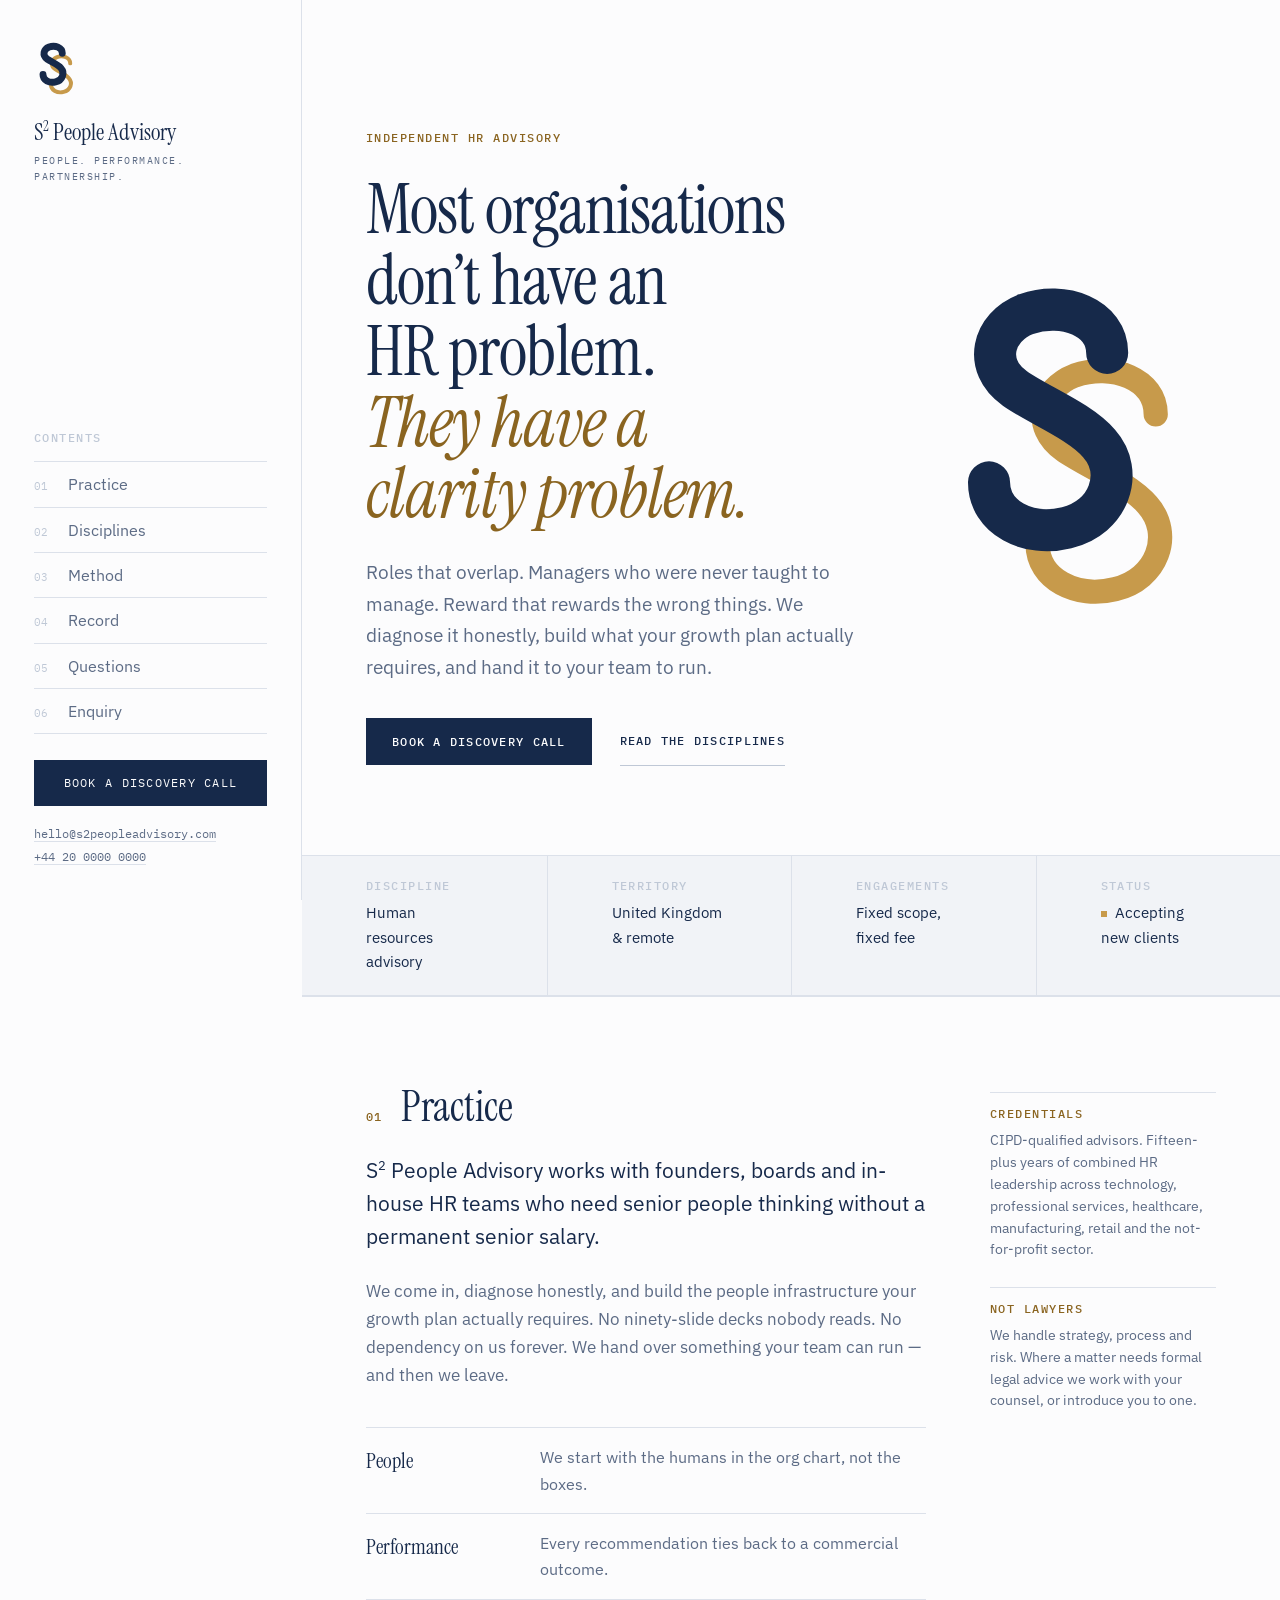
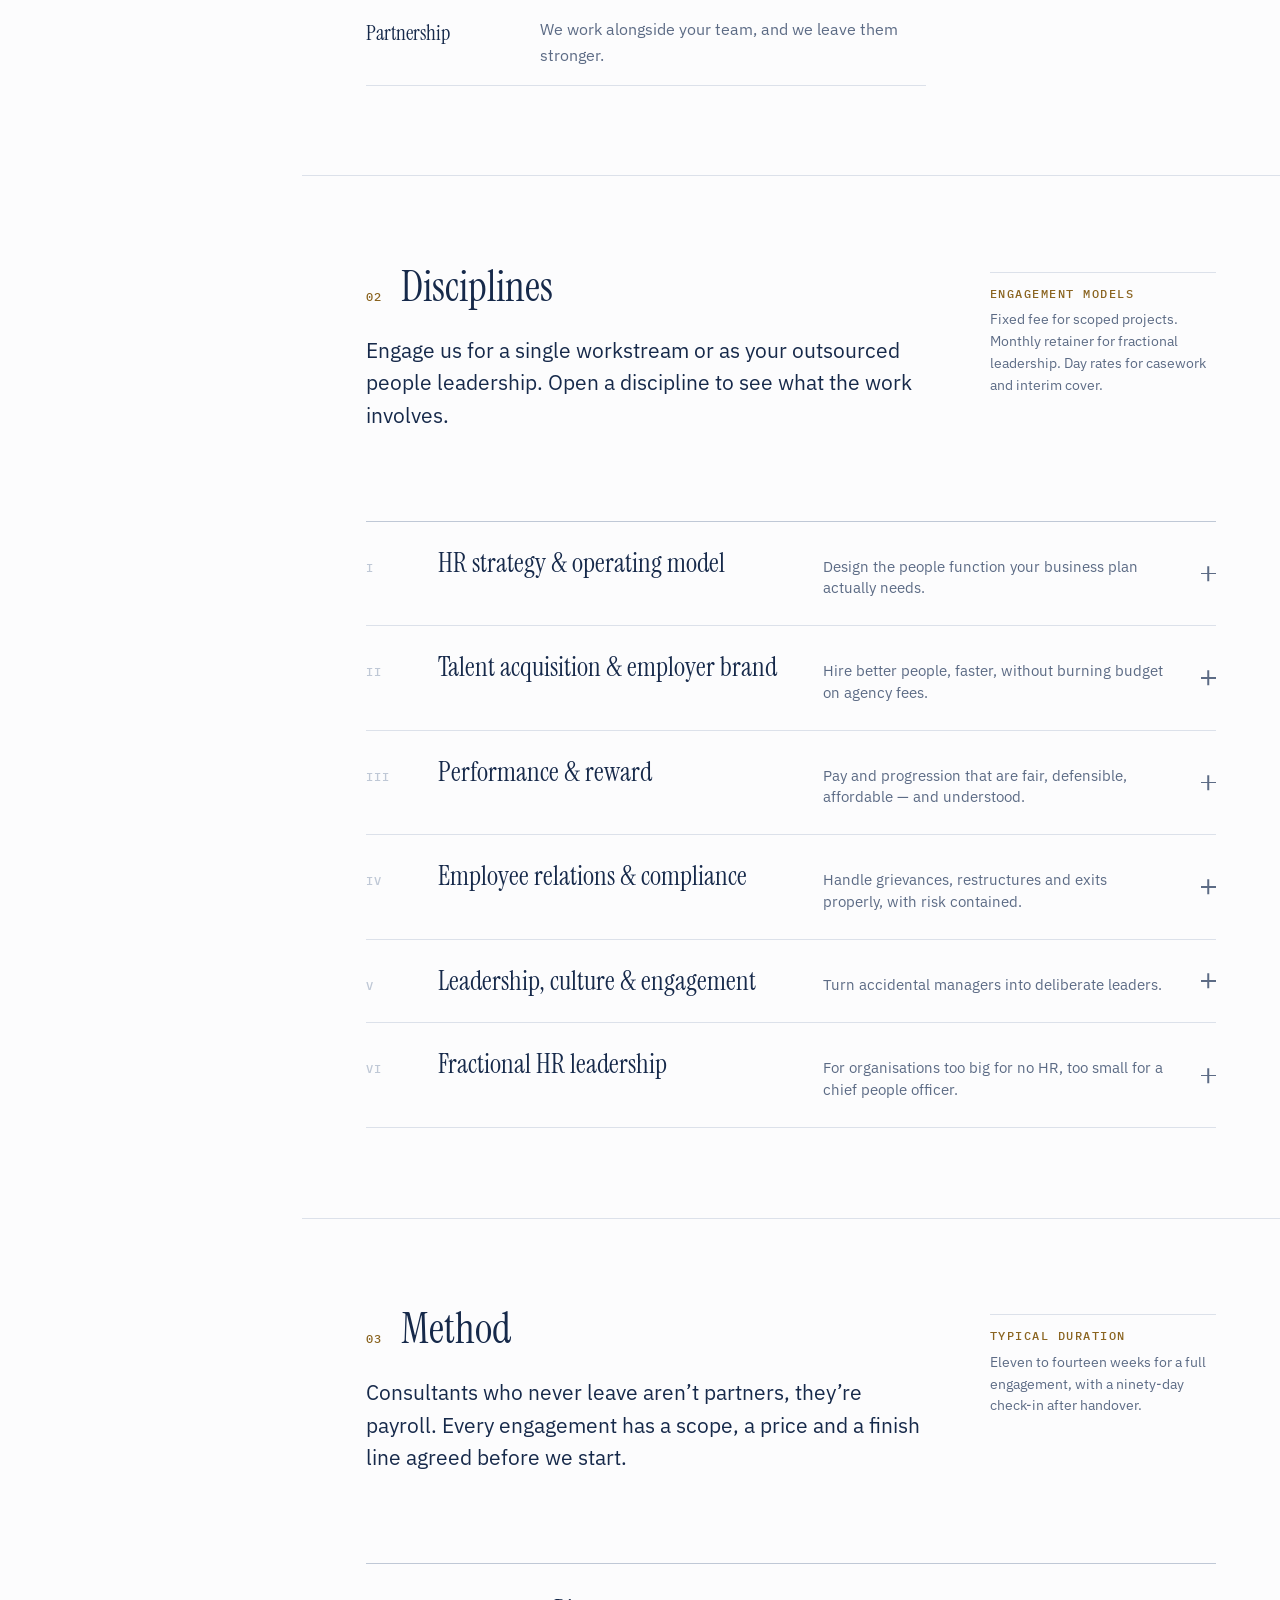
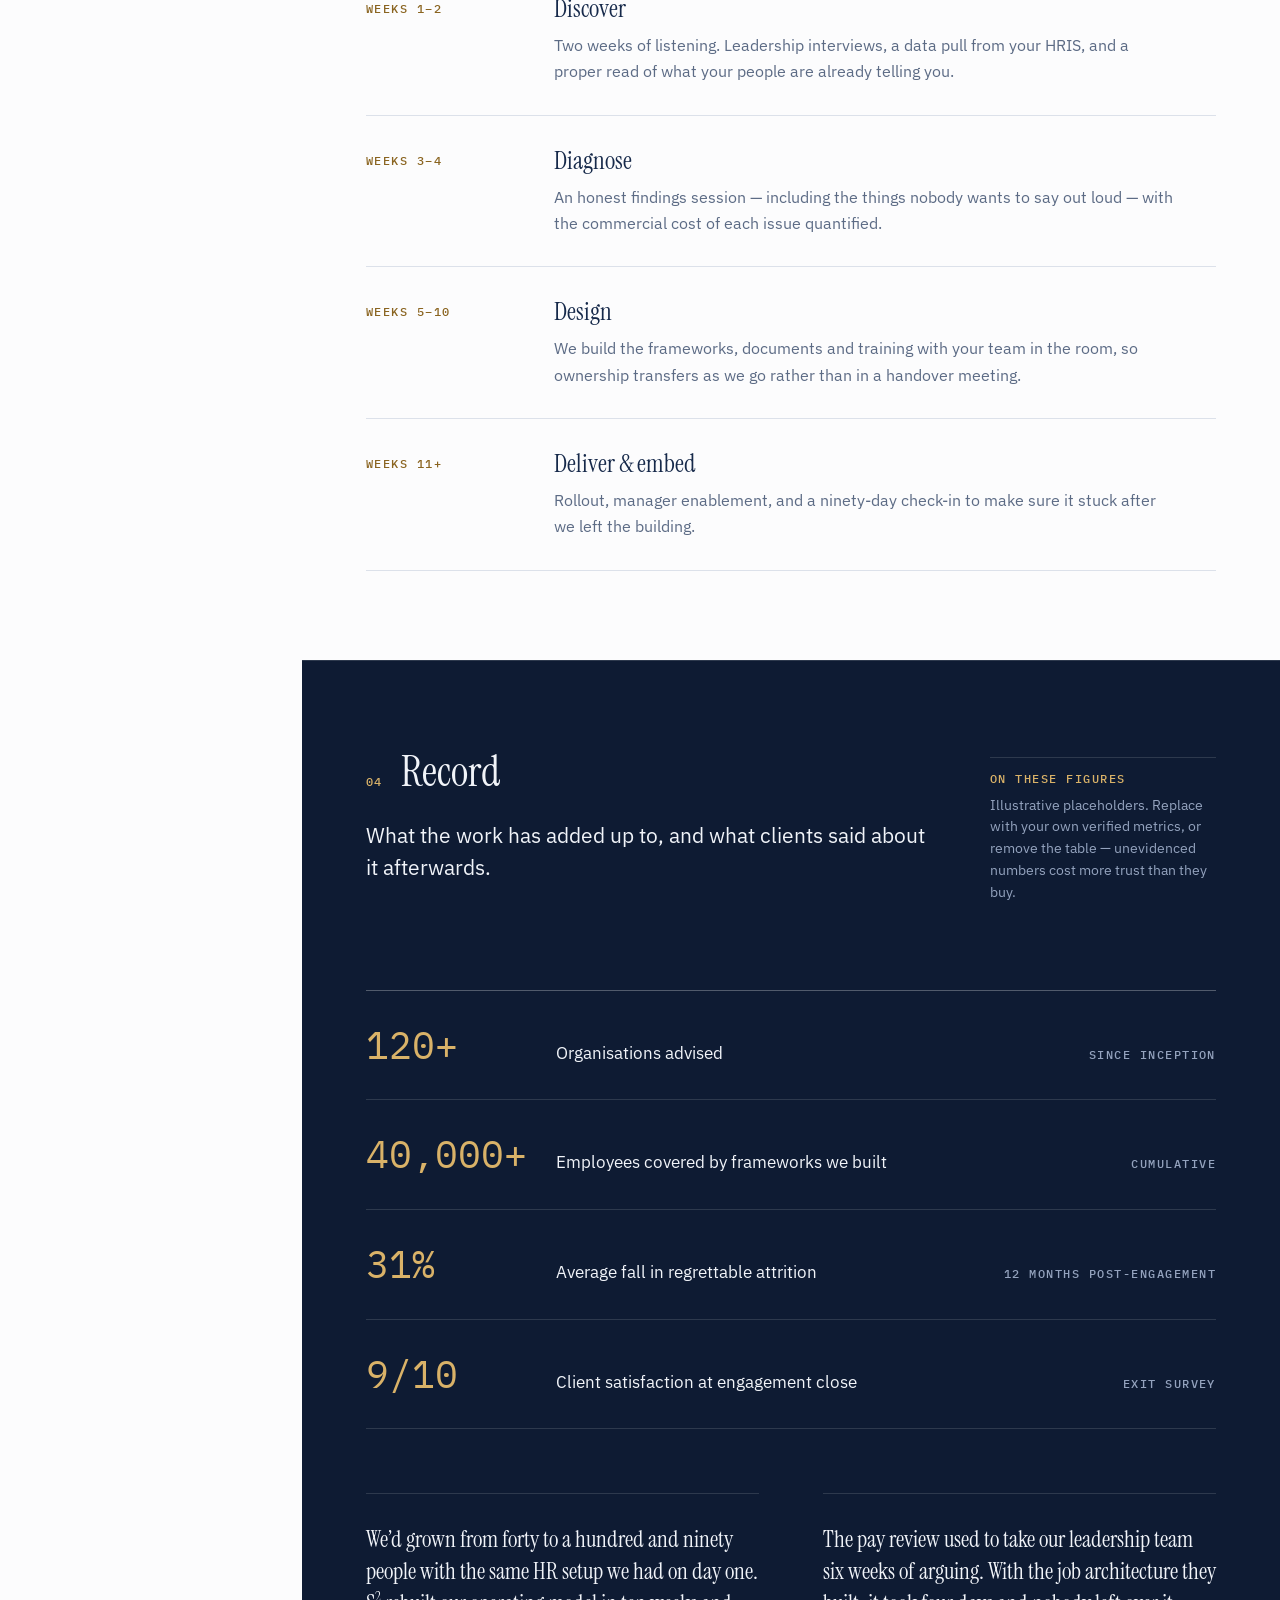
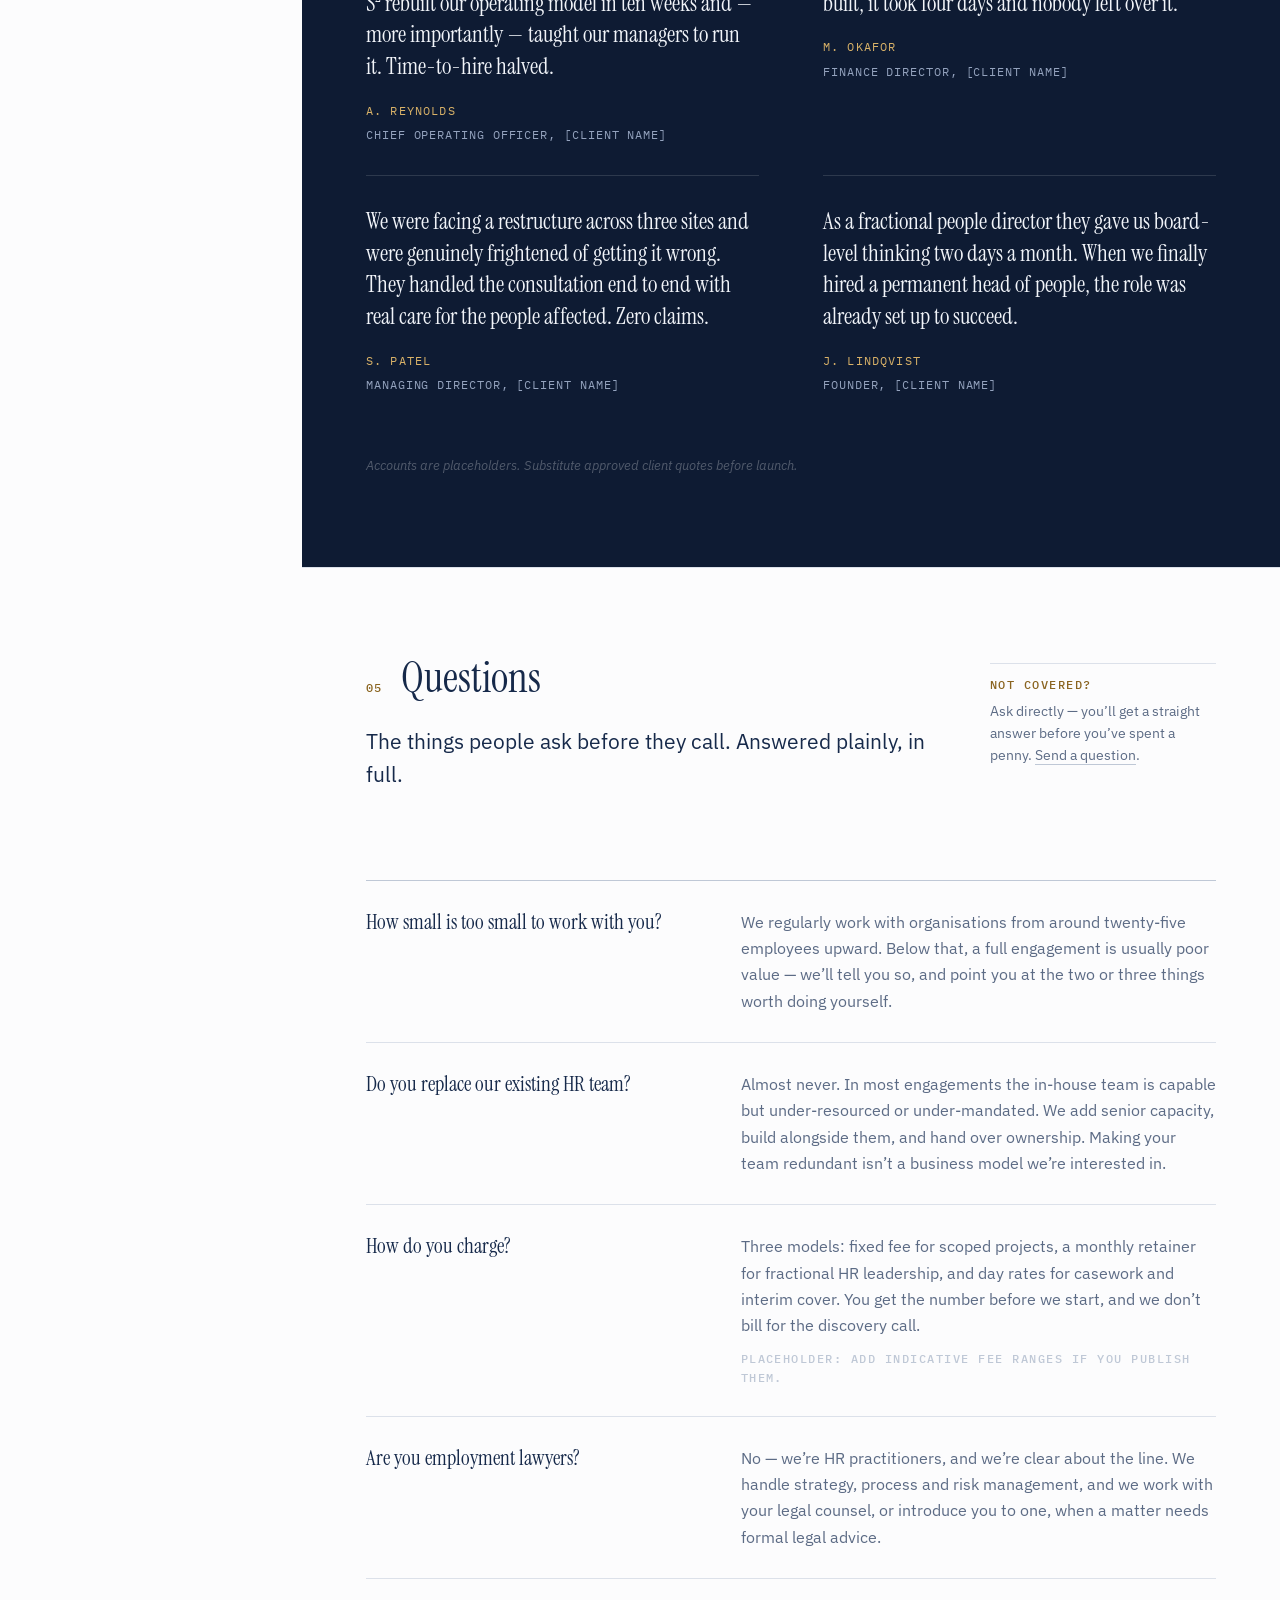
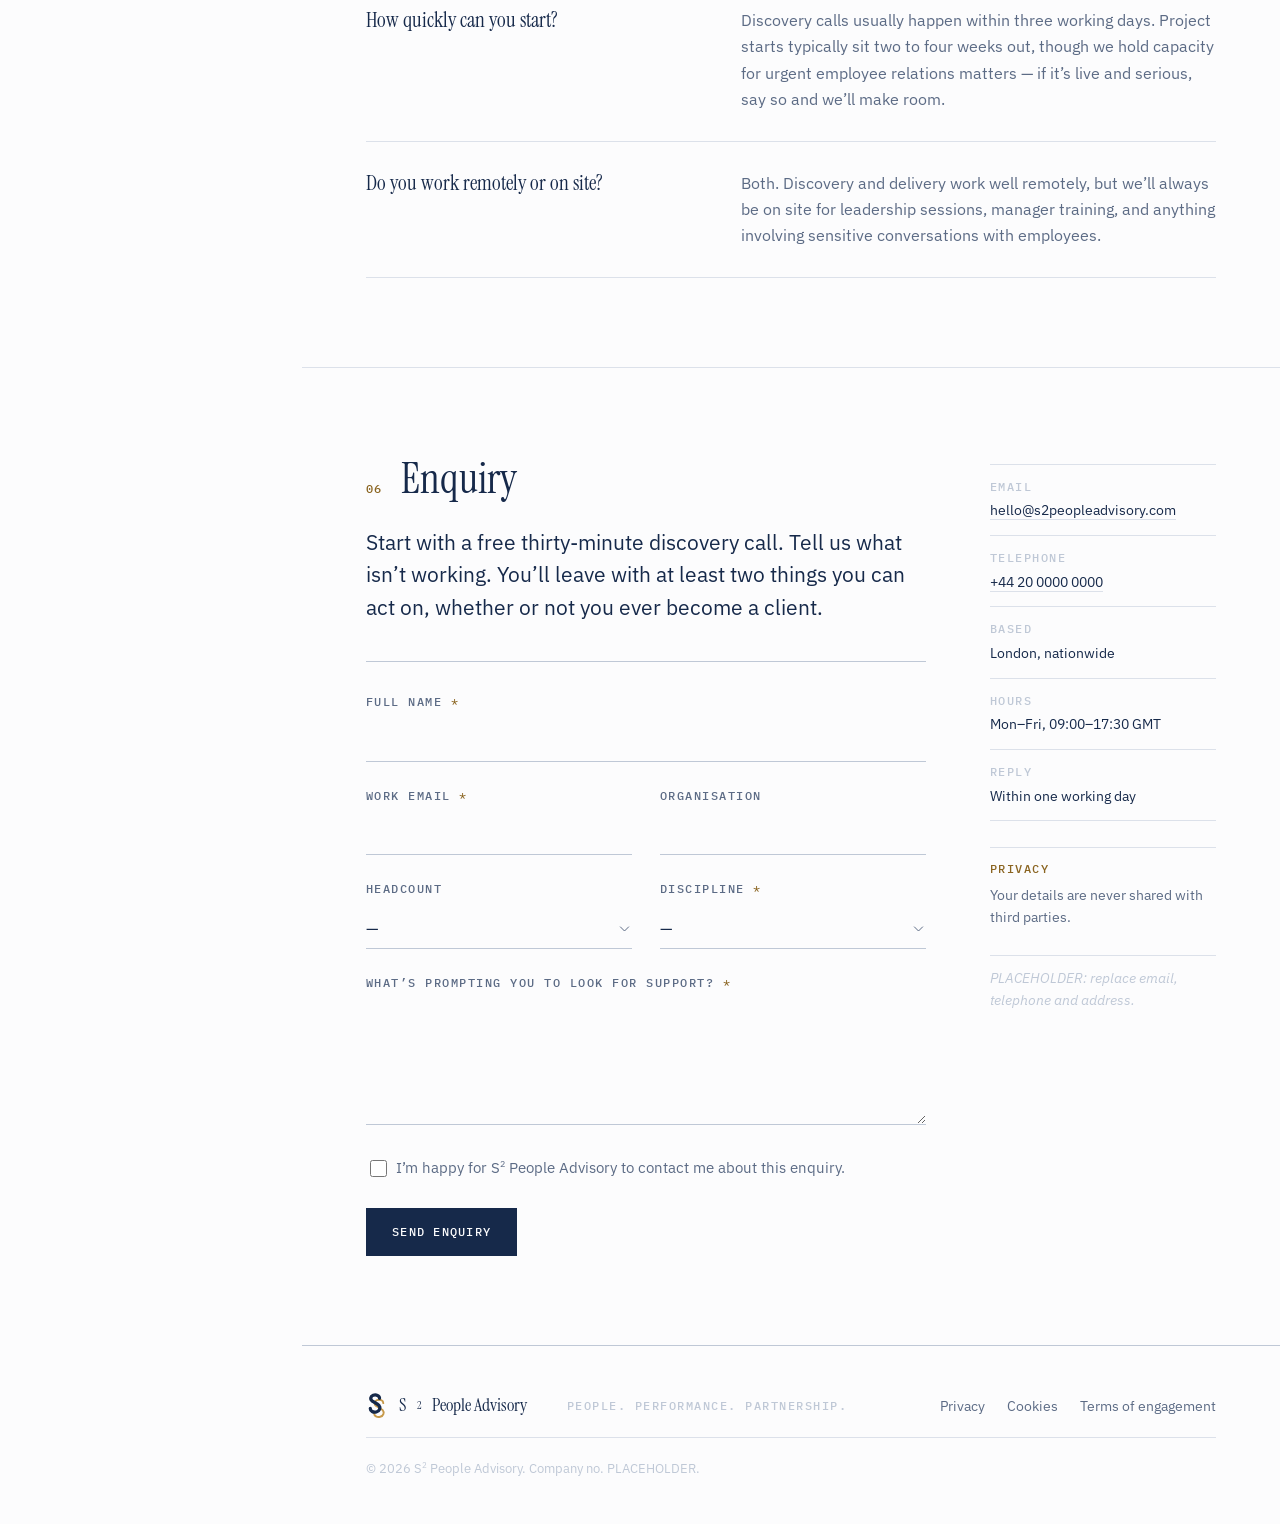
==== index.html @ 07c4364f "Rebuild the site around an engagement-record layout The previous layout was a generic marketing temp" ====
<!DOCTYPE html>
<html lang="en-GB">
<head>
<meta charset="UTF-8">
<meta name="viewport" content="width=device-width, initial-scale=1">
<title>S² People Advisory — HR Practice</title>
<meta name="description" content="An independent HR advisory practice. We build the people infrastructure your growth plan requires — operating models, reward frameworks, employee relations and fractional HR leadership.">
<meta name="theme-color" content="#16294A">
<link rel="icon" href="assets/img/favicon.svg" type="image/svg+xml">
<link rel="canonical" href="https://example.com/"><!-- PLACEHOLDER: real domain -->

<meta property="og:type" content="website">
<meta property="og:title" content="S² People Advisory — HR Practice">
<meta property="og:description" content="People. Performance. Partnership. An independent HR advisory practice working with founders, boards and in-house HR teams.">
<meta property="og:image" content="assets/img/logo-mark.svg">

<link rel="preconnect" href="https://fonts.googleapis.com">
<link rel="preconnect" href="https://fonts.gstatic.com" crossorigin>
<link href="https://fonts.googleapis.com/css2?family=Instrument+Serif:ital@0;1&family=IBM+Plex+Sans:wght@400;500;600&family=IBM+Plex+Mono:wght@400;500&display=swap" rel="stylesheet">
<link rel="stylesheet" href="assets/css/styles.css">

<script type="application/ld+json">
{
  "@context": "https://schema.org",
  "@type": "ProfessionalService",
  "name": "S² People Advisory",
  "description": "Independent HR advisory practice specialising in people strategy, HR operating models, reward, employee relations and leadership development.",
  "slogan": "People. Performance. Partnership.",
  "email": "hello@s2peopleadvisory.com",
  "telephone": "+44 20 0000 0000",
  "areaServed": "United Kingdom"
}
</script>
</head>
<body>

<svg width="0" height="0" style="position:absolute" aria-hidden="true" focusable="false">
  <symbol id="mark" viewBox="0 0 174 232">
    <g transform="translate(12,18)" fill="none" stroke-linecap="round" stroke-linejoin="round">
      <path class="mark-gold" d="M95 40 C95 18 68 8 45 16 C24 24 18 48 38 62 C52 72 78 82 90 96 C106 114 96 142 70 148 C46 154 22 142 22 120"
            transform="translate(30,38)" stroke="currentColor" stroke-width="15"/>
      <path class="mark-navy" d="M95 40 C95 18 68 8 45 16 C24 24 18 48 38 62 C52 72 78 82 90 96 C106 114 96 142 70 148 C46 154 22 142 22 120"
            stroke="currentColor" stroke-width="26"/>
    </g>
  </symbol>
</svg>

<a class="skip" href="#stage">Skip to content</a>

<!-- ===== Mobile bar (hidden on desktop, where the spine takes over) ===== -->
<header class="topbar">
  <a class="topbar-brand" href="#cover" aria-label="S² People Advisory — top">
    <svg class="mark mark-sm" aria-hidden="true"><use href="#mark"></use></svg>
    <span>S<sup>2</sup> People Advisory</span>
  </a>
  <button class="topbar-btn" id="sheetToggle" aria-expanded="false" aria-controls="sheet">
    <span class="topbar-btn-label">Index</span>
    <span class="topbar-btn-glyph" aria-hidden="true"></span>
  </button>
</header>

<div class="layout">

  <!-- ===== Spine: the bound edge of the document ===== -->
  <aside class="spine">
    <a class="spine-brand" href="#cover" aria-label="S² People Advisory — top">
      <svg class="mark" id="spineMark" aria-hidden="true"><use href="#mark"></use></svg>
      <span class="spine-name">S<sup>2</sup> People Advisory</span>
      <span class="spine-tag">People. Performance. Partnership.</span>
    </a>

    <nav class="index" id="sheet" aria-label="Sections">
      <p class="index-label">Contents</p>
      <ol class="index-list">
        <li><a href="#practice"><span class="idx-n">01</span><span class="idx-t">Practice</span></a></li>
        <li><a href="#disciplines"><span class="idx-n">02</span><span class="idx-t">Disciplines</span></a></li>
        <li><a href="#method"><span class="idx-n">03</span><span class="idx-t">Method</span></a></li>
        <li><a href="#record"><span class="idx-n">04</span><span class="idx-t">Record</span></a></li>
        <li><a href="#questions"><span class="idx-n">05</span><span class="idx-t">Questions</span></a></li>
        <li><a href="#enquiry"><span class="idx-n">06</span><span class="idx-t">Enquiry</span></a></li>
      </ol>
    </nav>

    <div class="spine-foot">
      <a class="spine-cta" href="#enquiry">Book a discovery call</a>
      <p class="spine-meta">
        <a href="mailto:hello@s2peopleadvisory.com">hello@s2peopleadvisory.com</a><br>
        <a href="tel:+442000000000">+44 20 0000 0000</a>
      </p>
    </div>
  </aside>

  <!-- ===== Stage ===== -->
  <main class="stage" id="stage">

    <!-- ---------- Cover ---------- -->
    <section class="cover" id="cover">
      <div class="cover-body">
        <p class="rubric">Independent HR advisory</p>
        <h1 class="cover-statement">
          Most organisations don’t have an HR problem.
          <em>They have a clarity problem.</em>
        </h1>
        <p class="cover-lede">
          Roles that overlap. Managers who were never taught to manage. Reward that
          rewards the wrong things. We diagnose it honestly, build what your growth
          plan actually requires, and hand it to your team to run.
        </p>
        <div class="cover-actions">
          <a class="act" href="#enquiry">Book a discovery call</a>
          <a class="act act-plain" href="#disciplines">Read the disciplines</a>
        </div>
      </div>

      <div class="cover-mark">
        <!-- Paths are inline rather than <use>, so each stroke can be drawn
             on its own timing. The gold S closes over the navy: the interlock. -->
        <svg class="mark" id="coverMark" viewBox="0 0 174 232" aria-hidden="true">
          <g transform="translate(12,18)" fill="none" stroke-linecap="round" stroke-linejoin="round">
            <path class="mark-gold" d="M95 40 C95 18 68 8 45 16 C24 24 18 48 38 62 C52 72 78 82 90 96 C106 114 96 142 70 148 C46 154 22 142 22 120"
                  transform="translate(30,38)" stroke="currentColor" stroke-width="15"/>
            <path class="mark-navy" d="M95 40 C95 18 68 8 45 16 C24 24 18 48 38 62 C52 72 78 82 90 96 C106 114 96 142 70 148 C46 154 22 142 22 120"
                  stroke="currentColor" stroke-width="26"/>
          </g>
        </svg>
      </div>
    </section>

    <!-- ---------- Colophon strip ---------- -->
    <dl class="colophon">
      <div><dt>Discipline</dt><dd>Human resources advisory</dd></div>
      <div><dt>Territory</dt><dd>United Kingdom &amp; remote</dd></div>
      <div><dt>Engagements</dt><dd>Fixed scope, fixed fee</dd></div>
      <div><dt>Status</dt><dd><span class="live"></span>Accepting new clients</dd></div>
    </dl>

    <!-- ---------- 01 Practice ---------- -->
    <section class="band" id="practice">
      <div class="band-grid">
        <div class="col-main">
          <header class="band-head">
            <span class="band-n">01</span>
            <h2>Practice</h2>
          </header>

          <p class="lead">
            S<sup>2</sup> People Advisory works with founders, boards and in-house HR teams
            who need senior people thinking without a permanent senior salary.
          </p>
          <p>
            We come in, diagnose honestly, and build the people infrastructure your growth
            plan actually requires. No ninety-slide decks nobody reads. No dependency on us
            forever. We hand over something your team can run — and then we leave.
          </p>

          <dl class="triad">
            <div>
              <dt>People</dt>
              <dd>We start with the humans in the org chart, not the boxes.</dd>
            </div>
            <div>
              <dt>Performance</dt>
              <dd>Every recommendation ties back to a commercial outcome.</dd>
            </div>
            <div>
              <dt>Partnership</dt>
              <dd>We work alongside your team, and we leave them stronger.</dd>
            </div>
          </dl>
        </div>

        <aside class="col-margin">
          <p class="note">
            <span class="note-k">Credentials</span>
            CIPD-qualified advisors. Fifteen-plus years of combined HR leadership across
            technology, professional services, healthcare, manufacturing, retail and the
            not-for-profit sector.
          </p>
          <p class="note">
            <span class="note-k">Not lawyers</span>
            We handle strategy, process and risk. Where a matter needs formal legal advice
            we work with your counsel, or introduce you to one.
          </p>
        </aside>
      </div>
    </section>

    <!-- ---------- 02 Disciplines ---------- -->
    <section class="band" id="disciplines">
      <div class="band-grid">
        <div class="col-main">
          <header class="band-head">
            <span class="band-n">02</span>
            <h2>Disciplines</h2>
          </header>
          <p class="lead">
            Engage us for a single workstream or as your outsourced people leadership.
            Open a discipline to see what the work involves.
          </p>
        </div>
        <aside class="col-margin">
          <p class="note">
            <span class="note-k">Engagement models</span>
            Fixed fee for scoped projects. Monthly retainer for fractional leadership.
            Day rates for casework and interim cover.
          </p>
        </aside>
      </div>

      <!-- Index of disciplines: ruled rows that open in place -->
      <div class="ledger" id="ledger">

        <article class="row">
          <button class="row-head" aria-expanded="false">
            <span class="row-n">i</span>
            <span class="row-name">HR strategy &amp; operating model</span>
            <span class="row-abs">Design the people function your business plan actually needs.</span>
            <span class="row-glyph" aria-hidden="true"></span>
          </button>
          <div class="row-panel"><div class="row-body">
            <ul class="spec">
              <li>People strategy aligned to the three-year business plan</li>
              <li>HR operating model and team structure design</li>
              <li>Org design, spans and layers review</li>
              <li>HR technology and systems selection</li>
              <li>Build versus buy versus outsource assessment</li>
              <li>Board-level people scorecard and KPIs</li>
            </ul>
            <p class="yield"><span class="yield-k">Yields</span> A costed, sequenced people roadmap your leadership team has already signed off.</p>
          </div></div>
        </article>

        <article class="row">
          <button class="row-head" aria-expanded="false">
            <span class="row-n">ii</span>
            <span class="row-name">Talent acquisition &amp; employer brand</span>
            <span class="row-abs">Hire better people, faster, without burning budget on agency fees.</span>
            <span class="row-glyph" aria-hidden="true"></span>
          </button>
          <div class="row-panel"><div class="row-body">
            <ul class="spec">
              <li>Hiring process design and interview scorecards</li>
              <li>Structured, bias-aware assessment frameworks</li>
              <li>Employer value proposition development</li>
              <li>Careers site and job advert rewriting</li>
              <li>Recruiter and hiring-manager training</li>
              <li>Cost-per-hire and time-to-hire benchmarking</li>
            </ul>
            <p class="yield"><span class="yield-k">Yields</span> A repeatable hiring machine your managers can run without HR in every meeting.</p>
          </div></div>
        </article>

        <article class="row">
          <button class="row-head" aria-expanded="false">
            <span class="row-n">iii</span>
            <span class="row-name">Performance &amp; reward</span>
            <span class="row-abs">Pay and progression that are fair, defensible, affordable — and understood.</span>
            <span class="row-glyph" aria-hidden="true"></span>
          </button>
          <div class="row-panel"><div class="row-body">
            <ul class="spec">
              <li>Job architecture, levelling and career pathways</li>
              <li>Salary banding and market benchmarking</li>
              <li>Bonus, commission and incentive scheme design</li>
              <li>Performance review cycle redesign</li>
              <li>Pay gap analysis and reporting readiness</li>
              <li>Manager calibration and moderation training</li>
            </ul>
            <p class="yield"><span class="yield-k">Yields</span> A transparent framework that survives the pay review conversation — and an audit.</p>
          </div></div>
        </article>

        <article class="row">
          <button class="row-head" aria-expanded="false">
            <span class="row-n">iv</span>
            <span class="row-name">Employee relations &amp; compliance</span>
            <span class="row-abs">Handle grievances, restructures and exits properly, with risk contained.</span>
            <span class="row-glyph" aria-hidden="true"></span>
          </button>
          <div class="row-panel"><div class="row-body">
            <ul class="spec">
              <li>Complex grievance and disciplinary casework support</li>
              <li>Restructure, redundancy and TUPE consultation</li>
              <li>Settlement agreement strategy and drafting support</li>
              <li>Absence, capability and performance management</li>
              <li>Policy and employee handbook refresh</li>
              <li>Manager training on difficult conversations</li>
            </ul>
            <p class="yield"><span class="yield-k">Yields</span> Decisions that hold up at tribunal, made at a pace the business can live with.</p>
          </div></div>
        </article>

        <article class="row">
          <button class="row-head" aria-expanded="false">
            <span class="row-n">v</span>
            <span class="row-name">Leadership, culture &amp; engagement</span>
            <span class="row-abs">Turn accidental managers into deliberate leaders.</span>
            <span class="row-glyph" aria-hidden="true"></span>
          </button>
          <div class="row-panel"><div class="row-body">
            <ul class="spec">
              <li>Engagement survey design, analysis and action planning</li>
              <li>First-time and mid-level manager development</li>
              <li>Executive and leadership team coaching</li>
              <li>Values definition and behavioural frameworks</li>
              <li>Inclusion strategy and inclusive leadership training</li>
              <li>Culture integration during M&amp;A or rapid growth</li>
            </ul>
            <p class="yield"><span class="yield-k">Yields</span> Managers who can hold their teams, and evidence that engagement is actually shifting.</p>
          </div></div>
        </article>

        <article class="row">
          <button class="row-head" aria-expanded="false">
            <span class="row-n">vi</span>
            <span class="row-name">Fractional HR leadership</span>
            <span class="row-abs">For organisations too big for no HR, too small for a chief people officer.</span>
            <span class="row-glyph" aria-hidden="true"></span>
          </button>
          <div class="row-panel"><div class="row-body">
            <ul class="spec">
              <li>Fractional HR director, one to four days per month</li>
              <li>Coaching and upskilling of an in-house generalist</li>
              <li>Board and senior team people reporting</li>
              <li>Day-to-day escalation cover for managers</li>
              <li>Interim cover for parental leave or a vacant role</li>
              <li>Handover plan for your first permanent HR hire</li>
            </ul>
            <p class="yield"><span class="yield-k">Yields</span> Executive-grade people leadership at a fraction of a full-time salary.</p>
          </div></div>
        </article>

      </div>
    </section>

    <!-- ---------- 03 Method ---------- -->
    <section class="band" id="method">
      <div class="band-grid">
        <div class="col-main">
          <header class="band-head">
            <span class="band-n">03</span>
            <h2>Method</h2>
          </header>
          <p class="lead">
            Consultants who never leave aren’t partners, they’re payroll. Every engagement
            has a scope, a price and a finish line agreed before we start.
          </p>
        </div>
        <aside class="col-margin">
          <p class="note">
            <span class="note-k">Typical duration</span>
            Eleven to fourteen weeks for a full engagement, with a ninety-day check-in
            after handover.
          </p>
        </aside>
      </div>

      <ol class="phases">
        <li>
          <span class="phase-when">Weeks 1–2</span>
          <div class="phase-body">
            <h3>Discover</h3>
            <p>Two weeks of listening. Leadership interviews, a data pull from your HRIS,
               and a proper read of what your people are already telling you.</p>
          </div>
        </li>
        <li>
          <span class="phase-when">Weeks 3–4</span>
          <div class="phase-body">
            <h3>Diagnose</h3>
            <p>An honest findings session — including the things nobody wants to say out
               loud — with the commercial cost of each issue quantified.</p>
          </div>
        </li>
        <li>
          <span class="phase-when">Weeks 5–10</span>
          <div class="phase-body">
            <h3>Design</h3>
            <p>We build the frameworks, documents and training with your team in the room,
               so ownership transfers as we go rather than in a handover meeting.</p>
          </div>
        </li>
        <li>
          <span class="phase-when">Weeks 11+</span>
          <div class="phase-body">
            <h3>Deliver &amp; embed</h3>
            <p>Rollout, manager enablement, and a ninety-day check-in to make sure it stuck
               after we left the building.</p>
          </div>
        </li>
      </ol>
    </section>

    <!-- ---------- 04 Record ---------- -->
    <section class="band band-dark" id="record">
      <div class="band-grid">
        <div class="col-main">
          <header class="band-head">
            <span class="band-n">04</span>
            <h2>Record</h2>
          </header>
          <p class="lead">
            What the work has added up to, and what clients said about it afterwards.
          </p>
        </div>
        <aside class="col-margin">
          <p class="note">
            <span class="note-k">On these figures</span>
            Illustrative placeholders. Replace with your own verified metrics, or remove
            the table — unevidenced numbers cost more trust than they buy.
          </p>
        </aside>
      </div>

      <table class="tally">
        <caption class="sr-only">Practice figures to date</caption>
        <tbody>
          <tr><td class="fig">120+</td><td class="met">Organisations advised</td><td class="src">Since inception</td></tr>
          <tr><td class="fig">40,000+</td><td class="met">Employees covered by frameworks we built</td><td class="src">Cumulative</td></tr>
          <tr><td class="fig">31%</td><td class="met">Average fall in regrettable attrition</td><td class="src">12 months post-engagement</td></tr>
          <tr><td class="fig">9/10</td><td class="met">Client satisfaction at engagement close</td><td class="src">Exit survey</td></tr>
        </tbody>
      </table>

      <div class="accounts">
        <figure>
          <blockquote>We’d grown from forty to a hundred and ninety people with the same HR
            setup we had on day one. S<sup>2</sup> rebuilt our operating model in ten weeks
            and — more importantly — taught our managers to run it. Time-to-hire halved.</blockquote>
          <figcaption>A. Reynolds<span>Chief operating officer, [Client Name]</span></figcaption>
        </figure>
        <figure>
          <blockquote>The pay review used to take our leadership team six weeks of arguing.
            With the job architecture they built, it took four days and nobody left over it.</blockquote>
          <figcaption>M. Okafor<span>Finance director, [Client Name]</span></figcaption>
        </figure>
        <figure>
          <blockquote>We were facing a restructure across three sites and were genuinely
            frightened of getting it wrong. They handled the consultation end to end with
            real care for the people affected. Zero claims.</blockquote>
          <figcaption>S. Patel<span>Managing director, [Client Name]</span></figcaption>
        </figure>
        <figure>
          <blockquote>As a fractional people director they gave us board-level thinking two
            days a month. When we finally hired a permanent head of people, the role was
            already set up to succeed.</blockquote>
          <figcaption>J. Lindqvist<span>Founder, [Client Name]</span></figcaption>
        </figure>
      </div>
      <p class="disclaimer">Accounts are placeholders. Substitute approved client quotes before launch.</p>
    </section>

    <!-- ---------- 05 Questions ---------- -->
    <section class="band" id="questions">
      <div class="band-grid">
        <div class="col-main">
          <header class="band-head">
            <span class="band-n">05</span>
            <h2>Questions</h2>
          </header>
          <p class="lead">The things people ask before they call. Answered plainly, in full.</p>
        </div>
        <aside class="col-margin">
          <p class="note">
            <span class="note-k">Not covered?</span>
            Ask directly — you’ll get a straight answer before you’ve spent a penny.
            <a href="#enquiry">Send a question</a>.
          </p>
        </aside>
      </div>

      <dl class="qa">
        <div>
          <dt>How small is too small to work with you?</dt>
          <dd>We regularly work with organisations from around twenty-five employees upward.
              Below that, a full engagement is usually poor value — we’ll tell you so, and
              point you at the two or three things worth doing yourself.</dd>
        </div>
        <div>
          <dt>Do you replace our existing HR team?</dt>
          <dd>Almost never. In most engagements the in-house team is capable but
              under-resourced or under-mandated. We add senior capacity, build alongside
              them, and hand over ownership. Making your team redundant isn’t a business
              model we’re interested in.</dd>
        </div>
        <div>
          <dt>How do you charge?</dt>
          <dd>Three models: fixed fee for scoped projects, a monthly retainer for fractional
              HR leadership, and day rates for casework and interim cover. You get the number
              before we start, and we don’t bill for the discovery call.
              <span class="inline-note">PLACEHOLDER: add indicative fee ranges if you publish them.</span></dd>
        </div>
        <div>
          <dt>Are you employment lawyers?</dt>
          <dd>No — we’re HR practitioners, and we’re clear about the line. We handle strategy,
              process and risk management, and we work with your legal counsel, or introduce
              you to one, when a matter needs formal legal advice.</dd>
        </div>
        <div>
          <dt>How quickly can you start?</dt>
          <dd>Discovery calls usually happen within three working days. Project starts
              typically sit two to four weeks out, though we hold capacity for urgent
              employee relations matters — if it’s live and serious, say so and we’ll
              make room.</dd>
        </div>
        <div>
          <dt>Do you work remotely or on site?</dt>
          <dd>Both. Discovery and delivery work well remotely, but we’ll always be on site
              for leadership sessions, manager training, and anything involving sensitive
              conversations with employees.</dd>
        </div>
      </dl>
    </section>

    <!-- ---------- 06 Enquiry ---------- -->
    <section class="band" id="enquiry">
      <div class="band-grid">
        <div class="col-main">
          <header class="band-head">
            <span class="band-n">06</span>
            <h2>Enquiry</h2>
          </header>
          <p class="lead">
            Start with a free thirty-minute discovery call. Tell us what isn’t working.
            You’ll leave with at least two things you can act on, whether or not you ever
            become a client.
          </p>

          <!-- PLACEHOLDER: point `action` at a form handler (Formspree, Netlify Forms…).
               This currently validates client-side only — it does not send. -->
          <form class="enquiry-form" id="contactForm" novalidate>
            <div class="f">
              <label for="name">Full name <b>*</b></label>
              <input type="text" id="name" name="name" required autocomplete="name">
              <p class="err" data-error-for="name"></p>
            </div>

            <div class="f-pair">
              <div class="f">
                <label for="email">Work email <b>*</b></label>
                <input type="email" id="email" name="email" required autocomplete="email">
                <p class="err" data-error-for="email"></p>
              </div>
              <div class="f">
                <label for="company">Organisation</label>
                <input type="text" id="company" name="company" autocomplete="organization">
              </div>
            </div>

            <div class="f-pair">
              <div class="f">
                <label for="headcount">Headcount</label>
                <select id="headcount" name="headcount">
                  <option value="">—</option>
                  <option>Under 25</option>
                  <option>25–99</option>
                  <option>100–249</option>
                  <option>250–999</option>
                  <option>1,000+</option>
                </select>
              </div>
              <div class="f">
                <label for="topic">Discipline <b>*</b></label>
                <select id="topic" name="topic" required>
                  <option value="">—</option>
                  <option>HR strategy &amp; operating model</option>
                  <option>Talent acquisition &amp; employer brand</option>
                  <option>Performance &amp; reward</option>
                  <option>Employee relations &amp; compliance</option>
                  <option>Leadership, culture &amp; engagement</option>
                  <option>Fractional HR leadership</option>
                  <option>Not sure yet</option>
                </select>
                <p class="err" data-error-for="topic"></p>
              </div>
            </div>

            <div class="f">
              <label for="message">What’s prompting you to look for support? <b>*</b></label>
              <textarea id="message" name="message" rows="4" required></textarea>
              <p class="err" data-error-for="message"></p>
            </div>

            <label class="f-check">
              <input type="checkbox" id="consent" name="consent" required>
              <span>I’m happy for S<sup>2</sup> People Advisory to contact me about this enquiry.</span>
            </label>
            <p class="err" data-error-for="consent"></p>

            <button class="act act-submit" type="submit">Send enquiry</button>
            <p class="form-status" id="formStatus" role="status" aria-live="polite"></p>
          </form>
        </div>

        <aside class="col-margin">
          <dl class="particulars">
            <div><dt>Email</dt><dd><a href="mailto:hello@s2peopleadvisory.com">hello@s2peopleadvisory.com</a></dd></div>
            <div><dt>Telephone</dt><dd><a href="tel:+442000000000">+44 20 0000 0000</a></dd></div>
            <div><dt>Based</dt><dd>London, nationwide</dd></div>
            <div><dt>Hours</dt><dd>Mon–Fri, 09:00–17:30 GMT</dd></div>
            <div><dt>Reply</dt><dd>Within one working day</dd></div>
          </dl>
          <p class="note">
            <span class="note-k">Privacy</span>
            Your details are never shared with third parties.
          </p>
          <p class="note note-flag">PLACEHOLDER: replace email, telephone and address.</p>
        </aside>
      </div>
    </section>

    <!-- ---------- Foot ---------- -->
    <footer class="foot">
      <div class="foot-grid">
        <p class="foot-mark">
          <svg class="mark mark-sm" aria-hidden="true"><use href="#mark"></use></svg>
          S<sup>2</sup> People Advisory
        </p>
        <p class="foot-tag">People. Performance. Partnership.</p>
        <ul class="foot-legal">
          <li><a href="#">Privacy</a></li>
          <li><a href="#">Cookies</a></li>
          <li><a href="#">Terms of engagement</a></li>
        </ul>
        <p class="foot-copy">
          &copy; <span id="year">2026</span> S<sup>2</sup> People Advisory.
          Company no. PLACEHOLDER.
        </p>
      </div>
    </footer>

  </main>
</div>

<script src="assets/js/main.js"></script>
</body>
</html>
---- assets/css/styles.css ----
/* =========================================================
   S² People Advisory
   Layout concept: the site as an engagement record — a fixed
   spine down the left edge, an asymmetric stage with a true
   margin column for annotations. Rules divide, not cards.
   Nothing here has a border-radius. That is deliberate.
   ========================================================= */

/* ---------- Tokens ---------- */
:root{
  /* Neutrals biased toward the navy so they read as chosen, not default */
  --paper:#FCFCFD;
  --paper-2:#F1F3F7;
  --ink:#16294A;          /* from the logo */
  --ink-2:#5C6B85;
  --rule:#DCE1EA;
  --rule-2:#BFC8D6;

  --gold:#C79A4B;         /* the logo gold — marks and large accents */
  --gold-ink:#8A6420;     /* darkened for small text: passes AA on paper */
  --deep:#0E1B33;

  --serif:'Instrument Serif',Georgia,'Times New Roman',serif;
  --sans:'IBM Plex Sans',system-ui,-apple-system,'Segoe UI',sans-serif;
  --mono:'IBM Plex Mono',ui-monospace,'SF Mono',Menlo,monospace;

  --spine-w:302px;
  --gut:clamp(28px,5vw,84px);   /* stage side padding */
  --ease:cubic-bezier(.2,.7,.3,1);
}

/* ---------- Reset ---------- */
*,*::before,*::after{box-sizing:border-box}
html{scroll-behavior:smooth;scroll-padding-top:24px;-webkit-text-size-adjust:100%}
body{
  margin:0;
  background:var(--paper);
  color:var(--ink-2);
  font-family:var(--sans);
  font-size:16.5px;
  line-height:1.7;
  -webkit-font-smoothing:antialiased;
  font-feature-settings:"kern" 1;
}
body.is-locked{overflow:hidden}
h1,h2,h3{margin:0;font-weight:400;color:var(--ink);text-wrap:balance}
p{margin:0 0 1.15em}
ul,ol,dl,dd{margin:0;padding:0}
li{list-style:none}
a{color:inherit;text-decoration:none}
svg{display:block}
button{font:inherit;color:inherit;background:none;border:0;cursor:pointer;text-align:left}
table{border-collapse:collapse;width:100%}
sup{font-size:.6em;vertical-align:super;line-height:0}
::selection{background:var(--gold);color:#fff}

:focus-visible{outline:2px solid var(--gold-ink);outline-offset:3px}

.sr-only{position:absolute;width:1px;height:1px;margin:-1px;padding:0;overflow:hidden;clip:rect(0 0 0 0);white-space:nowrap;border:0}
.skip{
  position:fixed;top:12px;left:12px;z-index:300;
  background:var(--ink);color:var(--paper);padding:12px 18px;
  font-family:var(--mono);font-size:12px;letter-spacing:.08em;text-transform:uppercase;
  transform:translateY(-200%);transition:transform .2s var(--ease);
}
.skip:focus{transform:none}

/* Shared mono label treatment — the documentary apparatus */
.rubric,.index-label,.band-n,.note-k,.yield-k,.phase-when,.colophon dt,
.particulars dt,.f label,.src,.foot-tag,.inline-note,.row-n{
  font-family:var(--mono);
  font-size:11.5px;
  font-weight:500;
  letter-spacing:.13em;
  text-transform:uppercase;
  color:var(--ink-2);
}

/* ---------- The mark ---------- */
.mark{width:100%;height:auto;aspect-ratio:174/232}
.mark-navy{color:var(--ink)}
.mark-gold{color:var(--gold)}
.mark-sm{width:22px;flex:none}

/* Draw-in: the two strokes interlock on load. The only flourish on the page. */
.mark-draw path{stroke-dasharray:var(--len);stroke-dashoffset:var(--len)}
.mark-draw.is-drawn .mark-navy{transition:stroke-dashoffset 1.5s var(--ease) .1s}
.mark-draw.is-drawn .mark-gold{transition:stroke-dashoffset 1.5s var(--ease) .45s}
.mark-draw.is-drawn path{stroke-dashoffset:0}

/* =========================================================
   Spine
   ========================================================= */
.layout{display:grid;grid-template-columns:var(--spine-w) minmax(0,1fr)}

.spine{
  position:sticky;top:0;align-self:start;
  height:100vh;height:100svh;
  display:flex;flex-direction:column;
  padding:38px 34px 32px;
  border-right:1px solid var(--rule);
}
.spine-brand{display:block}
.spine-brand .mark{width:46px}
.spine-name{
  display:block;margin-top:20px;
  font-family:var(--serif);font-size:23px;line-height:1.15;color:var(--ink);
}
.spine-tag{
  display:block;margin-top:7px;
  font-family:var(--mono);font-size:9.5px;letter-spacing:.16em;
  text-transform:uppercase;color:var(--ink-2);
}

.index{margin-top:auto;padding-top:40px}
.index-label{display:block;margin-bottom:14px;color:var(--rule-2)}
.index-list{display:flex;flex-direction:column}
.index-list a{
  display:grid;grid-template-columns:34px 1fr;align-items:baseline;
  padding:9px 0;border-top:1px solid var(--rule);
  transition:color .2s var(--ease);
}
.index-list li:last-child a{border-bottom:1px solid var(--rule)}
.idx-n{font-family:var(--mono);font-size:11px;color:var(--rule-2);transition:color .2s var(--ease)}
.idx-t{font-size:15.5px;color:var(--ink-2);transition:color .2s var(--ease)}
.index-list a:hover .idx-t,.index-list a:focus-visible .idx-t{color:var(--ink)}
.index-list a.is-here .idx-t{color:var(--ink)}
.index-list a.is-here .idx-n{color:var(--gold-ink)}
/* the current section is marked in the gutter, like a bookmark */
.index-list a.is-here{position:relative}
.index-list a.is-here::before{
  content:"";position:absolute;left:-34px;top:calc(50% - 1px);width:22px;height:2px;background:var(--gold);
}

/* No rule here: the index list already closes with one, and a second
   would read as an empty row in the contents. */
.spine-foot{margin-top:26px}
.spine-cta{
  display:block;padding:13px 16px;text-align:center;
  background:var(--ink);color:var(--paper);
  font-family:var(--mono);font-size:11.5px;letter-spacing:.11em;text-transform:uppercase;
  transition:background .2s var(--ease);
}
.spine-cta:hover{background:var(--gold-ink)}
.spine-meta{margin:16px 0 0;font-family:var(--mono);font-size:11.5px;line-height:2;color:var(--ink-2)}
.spine-meta a{border-bottom:1px solid var(--rule);transition:border-color .2s var(--ease),color .2s var(--ease)}
.spine-meta a:hover{color:var(--ink);border-bottom-color:var(--gold)}

/* ---------- Mobile bar ---------- */
.topbar{display:none}

/* =========================================================
   Stage
   ========================================================= */
.stage{min-width:0}

.band{padding:clamp(64px,7vw,104px) var(--gut);border-top:1px solid var(--rule)}
.band-grid{
  display:grid;grid-template-columns:minmax(0,1fr) 226px;gap:clamp(36px,5vw,72px);
  max-width:1080px;
}
.col-main{min-width:0;max-width:68ch}
.col-margin{min-width:0;padding-top:6px}

.band-head{display:flex;align-items:baseline;gap:18px;margin-bottom:26px}
.band-n{color:var(--gold-ink)}
.band-head h2{font-family:var(--serif);font-size:clamp(30px,3.4vw,42px);line-height:1}

.lead{
  font-size:clamp(18px,1.7vw,21px);line-height:1.55;color:var(--ink);
  max-width:56ch;margin-bottom:1.2em;
}

/* Margin annotations */
.note{
  font-size:13.5px;line-height:1.62;margin-bottom:26px;
  padding-top:12px;border-top:1px solid var(--rule);
}
.note-k{display:block;margin-bottom:6px;color:var(--gold-ink)}
.note a{border-bottom:1px solid var(--rule-2)}
.note a:hover{color:var(--ink);border-bottom-color:var(--gold)}
.note-flag{color:var(--rule-2);font-style:italic}

/* =========================================================
   Cover
   ========================================================= */
.cover{
  display:grid;grid-template-columns:minmax(0,1fr) clamp(180px,22vw,300px);
  gap:clamp(32px,5vw,72px);align-items:center;
  padding:clamp(72px,10vw,132px) var(--gut) clamp(56px,7vw,96px);
  max-width:1160px;
}
.rubric{display:block;margin:0 0 26px;color:var(--gold-ink)}
.cover-statement{
  font-family:var(--serif);
  font-size:clamp(38px,5.4vw,76px);
  line-height:1.03;letter-spacing:-.015em;
  margin-bottom:28px;
}
.cover-statement em{display:block;font-style:italic;color:var(--gold-ink)}
.cover-lede{font-size:clamp(16.5px,1.5vw,18.5px);max-width:52ch;margin-bottom:34px}
.cover-actions{display:flex;flex-wrap:wrap;align-items:center;gap:14px 28px}
.cover-mark .mark{width:100%}

/* Actions: square, ruled — a document's affordances, not an app's */
.act{
  display:inline-block;padding:14px 26px;
  background:var(--ink);color:var(--paper);
  font-family:var(--mono);font-size:11.5px;font-weight:500;
  letter-spacing:.11em;text-transform:uppercase;
  transition:background .2s var(--ease);
}
.act:hover{background:var(--gold-ink)}
.act-plain{
  background:none;color:var(--ink);padding:14px 0;
  border-bottom:1px solid var(--rule-2);
}
.act-plain:hover{background:none;color:var(--gold-ink);border-bottom-color:var(--gold)}

/* ---------- Colophon strip ---------- */
.colophon{
  display:grid;grid-template-columns:repeat(4,1fr);
  border-top:1px solid var(--rule);border-bottom:1px solid var(--rule);
  background:var(--paper-2);
}
.colophon > div{padding:20px var(--gut);border-left:1px solid var(--rule)}
.colophon > div:first-child{border-left:0}
.colophon dt{margin-bottom:5px;color:var(--rule-2)}
.colophon dd{font-size:14.5px;color:var(--ink)}
.live{
  display:inline-block;width:6px;height:6px;margin-right:8px;
  background:var(--gold);vertical-align:middle;
}

/* =========================================================
   01 Practice
   ========================================================= */
.triad{margin-top:38px;border-top:1px solid var(--rule)}
.triad > div{
  display:grid;grid-template-columns:150px minmax(0,1fr);gap:24px;
  padding:16px 0;border-bottom:1px solid var(--rule);
}
.triad dt{font-family:var(--serif);font-size:21px;color:var(--ink)}
.triad dd{font-size:15.5px}

/* =========================================================
   02 Disciplines — a ruled index that opens in place
   ========================================================= */
.ledger{margin-top:clamp(40px,5vw,64px);max-width:1080px;border-top:1px solid var(--rule-2)}
.row{border-bottom:1px solid var(--rule)}
.row-head{
  width:100%;display:grid;
  grid-template-columns:46px minmax(0,1.05fr) minmax(0,1fr) 26px;
  align-items:baseline;gap:26px;padding:26px 0;
  transition:color .2s var(--ease);
}
.row-n{color:var(--rule-2);letter-spacing:.08em;transition:color .2s var(--ease)}
.row-name{
  font-family:var(--serif);font-size:clamp(21px,2.1vw,29px);line-height:1.15;
  color:var(--ink);transition:color .2s var(--ease);
}
.row-abs{font-size:14.5px;line-height:1.5;color:var(--ink-2)}
.row-glyph{position:relative;width:15px;height:15px;align-self:center;justify-self:end}
.row-glyph::before,.row-glyph::after{
  content:"";position:absolute;left:0;top:7px;width:15px;height:1.5px;
  background:var(--ink-2);transition:transform .32s var(--ease),background .2s var(--ease);
}
.row-glyph::after{transform:rotate(90deg)}
.row-head:hover .row-name,.row-head:focus-visible .row-name{color:var(--gold-ink)}
.row-head:hover .row-n{color:var(--gold-ink)}
.row-head[aria-expanded="true"] .row-name{color:var(--gold-ink)}
.row-head[aria-expanded="true"] .row-glyph::after{transform:rotate(0)}
.row-head[aria-expanded="true"] .row-glyph::before,
.row-head[aria-expanded="true"] .row-glyph::after{background:var(--gold-ink)}

.row-panel{height:0;overflow:hidden;transition:height .42s var(--ease)}
.row-body{
  display:grid;grid-template-columns:minmax(0,1fr) minmax(0,.85fr);
  gap:clamp(24px,4vw,56px);
  padding:4px 0 34px 72px;
}
.spec{display:grid;gap:9px}
.spec li{
  position:relative;padding-left:22px;font-size:15px;line-height:1.55;
}
.spec li::before{
  content:"";position:absolute;left:0;top:11px;width:9px;height:1px;background:var(--gold);
}
.yield{
  margin:0;padding-top:14px;border-top:1px solid var(--rule);
  font-size:15px;line-height:1.6;color:var(--ink);align-self:start;
}
.yield-k{display:block;margin-bottom:6px;color:var(--gold-ink)}

/* =========================================================
   03 Method — a real sequence, so the ordering is information
   ========================================================= */
.phases{margin-top:clamp(40px,5vw,64px);max-width:1080px;border-top:1px solid var(--rule-2)}
.phases li{
  display:grid;grid-template-columns:150px minmax(0,1fr);gap:clamp(20px,3vw,48px);
  padding:30px 0;border-bottom:1px solid var(--rule);
}
.phase-when{color:var(--gold-ink);padding-top:5px;font-variant-numeric:tabular-nums}
.phase-body{max-width:62ch}
.phase-body h3{font-family:var(--serif);font-size:25px;line-height:1.2;margin-bottom:8px}
.phase-body p{margin:0;font-size:15.5px}

/* =========================================================
   04 Record — dark band. Tokens are redefined so every
   component below inherits the correct palette.
   ========================================================= */
.band-dark{
  --paper:var(--deep);
  --paper-2:#16264a;
  --ink:#F1F4F9;
  --ink-2:#94A3BE;
  --rule:rgba(255,255,255,.13);
  --rule-2:rgba(255,255,255,.28);
  --gold-ink:#D9B268;
  background:var(--deep);
  color:var(--ink-2);
}
.band-dark .mark-navy{color:var(--ink)}

.tally{margin-top:clamp(40px,5vw,60px);max-width:1080px;border-top:1px solid var(--rule-2)}
.tally td{padding:22px 0;border-bottom:1px solid var(--rule);vertical-align:baseline}
.fig{
  font-family:var(--mono);font-size:clamp(26px,3vw,38px);font-weight:400;
  color:var(--gold-ink);font-variant-numeric:tabular-nums;
  width:190px;white-space:nowrap;
}
.met{font-size:16.5px;color:var(--ink)}
.src{text-align:right;color:var(--ink-2);white-space:nowrap;padding-left:20px}

.accounts{
  margin-top:clamp(44px,5vw,68px);max-width:1080px;
  display:grid;grid-template-columns:repeat(2,minmax(0,1fr));
  gap:0 clamp(32px,5vw,64px);
}
.accounts figure{margin:0;padding:30px 0;border-top:1px solid var(--rule)}
.accounts blockquote{
  margin:0 0 18px;font-family:var(--serif);font-size:clamp(19px,1.8vw,23px);
  line-height:1.38;color:var(--ink);
}
.accounts figcaption{font-family:var(--mono);font-size:11.5px;letter-spacing:.1em;text-transform:uppercase;color:var(--gold-ink)}
.accounts figcaption span{display:block;margin-top:5px;letter-spacing:.08em;color:var(--ink-2)}
.disclaimer{margin:30px 0 0;font-size:13px;font-style:italic;color:var(--rule-2)}

/* =========================================================
   05 Questions — plainly answered, no accordion
   ========================================================= */
.qa{margin-top:clamp(40px,5vw,64px);max-width:1080px;border-top:1px solid var(--rule-2)}
.qa > div{
  display:grid;grid-template-columns:minmax(0,.85fr) minmax(0,1.25fr);
  gap:clamp(24px,4vw,56px);padding:28px 0;border-bottom:1px solid var(--rule);
}
.qa dt{font-family:var(--serif);font-size:21px;line-height:1.25;color:var(--ink)}
.qa dd{font-size:15.5px}
.inline-note{display:block;margin-top:10px;color:var(--rule-2);font-style:normal}

/* =========================================================
   06 Enquiry — a form that looks like a form, not a card
   ========================================================= */
.enquiry-form{margin-top:38px;border-top:1px solid var(--rule-2);padding-top:30px}
.f{margin-bottom:24px}
.f-pair{display:grid;grid-template-columns:1fr 1fr;gap:0 28px}
.f label{display:block;margin-bottom:9px;color:var(--ink-2)}
.f label b{color:var(--gold-ink);font-weight:400}
.f input,.f select,.f textarea{
  width:100%;padding:10px 0;
  font-family:var(--sans);font-size:16px;color:var(--ink);
  background:none;border:0;border-bottom:1px solid var(--rule-2);
  transition:border-color .2s var(--ease);
}
.f textarea{resize:vertical;min-height:90px;line-height:1.6}
.f select{
  appearance:none;cursor:pointer;padding-right:26px;
  background-image:url("data:image/svg+xml,%3Csvg xmlns='http://www.w3.org/2000/svg' viewBox='0 0 24 24' fill='none' stroke='%235C6B85' stroke-width='1.6'%3E%3Cpath d='M5 9l7 7 7-7'/%3E%3C/svg%3E");
  background-repeat:no-repeat;background-position:right center;background-size:15px;
}
.f input:focus,.f select:focus,.f textarea:focus{outline:none;border-bottom-color:var(--gold)}
.f.is-bad input,.f.is-bad select,.f.is-bad textarea{border-bottom-color:#B23A30}

.f-check{display:grid;grid-template-columns:18px 1fr;gap:12px;align-items:start;margin:10px 0 6px;cursor:pointer}
.f-check input{width:17px;height:17px;margin-top:3px;accent-color:var(--gold-ink);cursor:pointer}
.f-check span{font-size:14.5px;line-height:1.55}

.err{margin:8px 0 0;font-family:var(--mono);font-size:11.5px;letter-spacing:.04em;color:#B23A30;display:none}
.err.on{display:block}

.act-submit{margin-top:22px;border:0;cursor:pointer}
.form-status{margin:20px 0 0;font-size:14.5px;line-height:1.6;display:none}
.form-status.on{display:block}
.form-status.ok{color:var(--ink)}
.form-status.bad{color:#B23A30}

.particulars{border-top:1px solid var(--rule);margin-bottom:26px}
.particulars > div{padding:12px 0;border-bottom:1px solid var(--rule)}
.particulars dt{margin-bottom:3px;color:var(--rule-2)}
.particulars dd{font-size:14px;color:var(--ink);word-break:break-word}
.particulars a{border-bottom:1px solid var(--rule)}
.particulars a:hover{color:var(--gold-ink);border-bottom-color:var(--gold)}

/* =========================================================
   Foot
   ========================================================= */
.foot{padding:44px var(--gut);border-top:1px solid var(--rule-2)}
.foot-grid{
  display:flex;flex-wrap:wrap;align-items:center;gap:16px 40px;
  max-width:1080px;
}
.foot-mark{display:flex;align-items:center;gap:11px;margin:0;font-family:var(--serif);font-size:18px;color:var(--ink)}
.foot-tag{margin:0;color:var(--rule-2)}
.foot-legal{display:flex;gap:22px;margin-left:auto}
.foot-legal a{font-size:14px;border-bottom:1px solid transparent}
.foot-legal a:hover{color:var(--ink);border-bottom-color:var(--gold)}
.foot-copy{width:100%;margin:0;padding-top:20px;border-top:1px solid var(--rule);font-size:13px;color:var(--rule-2)}

/* =========================================================
   Responsive
   ========================================================= */
@media (max-width:1180px){
  :root{--spine-w:250px}
  .band-grid{grid-template-columns:minmax(0,1fr) 190px}
  .row-head{grid-template-columns:38px minmax(0,1fr) 22px}
  .row-abs{display:none}
  .row-body{padding-left:56px;grid-template-columns:minmax(0,1fr)}
  .yield{border-top:1px solid var(--rule);margin-top:22px}
}

@media (max-width:940px){
  /* The spine unbinds: it becomes a bar, and the index a sheet. */
  .layout{grid-template-columns:minmax(0,1fr)}
  .spine{display:none}

  .topbar{
    display:flex;align-items:center;justify-content:space-between;gap:20px;
    position:sticky;top:0;z-index:60;
    padding:0 var(--gut);height:62px;
    background:color-mix(in srgb,var(--paper) 92%,transparent);
    backdrop-filter:blur(10px);-webkit-backdrop-filter:blur(10px);
    border-bottom:1px solid var(--rule);
  }
  .topbar-brand{display:flex;align-items:center;gap:11px;font-family:var(--serif);font-size:18px;color:var(--ink)}
  .topbar-btn{
    display:flex;align-items:center;gap:11px;padding:8px 0;
    font-family:var(--mono);font-size:11.5px;letter-spacing:.13em;
    text-transform:uppercase;color:var(--ink-2);
  }
  .topbar-btn-glyph{position:relative;width:15px;height:15px}
  .topbar-btn-glyph::before,.topbar-btn-glyph::after{
    content:"";position:absolute;left:0;width:15px;height:1.5px;background:var(--ink);
    transition:transform .3s var(--ease);
  }
  .topbar-btn-glyph::before{top:5px}
  .topbar-btn-glyph::after{top:10px}
  .topbar-btn[aria-expanded="true"] .topbar-btn-glyph::before{transform:translateY(2.5px) rotate(45deg)}
  .topbar-btn[aria-expanded="true"] .topbar-btn-glyph::after{transform:translateY(-2.5px) rotate(-45deg)}

  /* The index sheet drops out of the bar */
  .index{
    position:fixed;top:62px;left:0;right:0;z-index:59;margin:0;padding:8px var(--gut) 26px;
    background:var(--paper);border-bottom:1px solid var(--rule);
    transform:translateY(-101%);visibility:hidden;
    transition:transform .34s var(--ease),visibility .34s;
    max-height:calc(100dvh - 62px);overflow-y:auto;
  }
  .index.is-open{transform:none;visibility:visible}
  .index-label{padding-top:14px}
  .index-list a{padding:13px 0}
  .idx-t{font-size:17px}
  .index-list a.is-here::before{display:none}

  .scrim{position:fixed;inset:62px 0 0;z-index:58;background:rgba(14,27,51,.35)}

  /* Margin annotations fall below the content they annotate */
  .band-grid{grid-template-columns:minmax(0,1fr);gap:0}
  .col-main{max-width:none}
  .col-margin{padding-top:34px}
  .col-margin .note{max-width:62ch}
  .particulars{max-width:520px}

  .cover{grid-template-columns:minmax(0,1fr);padding-top:clamp(48px,8vw,80px)}
  .cover-mark{order:-1;width:clamp(96px,18vw,140px)}

  .colophon{grid-template-columns:repeat(2,1fr)}
  .colophon > div{border-top:1px solid var(--rule)}
  .colophon > div:nth-child(odd){border-left:0}
  .colophon > div:nth-child(-n+2){border-top:0}

  .accounts{grid-template-columns:minmax(0,1fr)}
}

@media (max-width:640px){
  body{font-size:16px}
  .qa > div,.triad > div,.phases li{grid-template-columns:minmax(0,1fr);gap:10px}
  .triad dt,.phase-when{padding-top:0}
  .f-pair{grid-template-columns:minmax(0,1fr);gap:0}
  .row-head{grid-template-columns:30px minmax(0,1fr) 20px;gap:14px;padding:22px 0}
  .row-body{padding-left:44px}
  .fig{width:auto;display:block;padding-bottom:4px;border-bottom:0}
  .tally td{display:block;padding:0}
  .tally tr{display:block;padding:18px 0;border-bottom:1px solid var(--rule)}
  .src{text-align:left;padding-left:0;padding-top:6px}
  .foot-legal{margin-left:0;width:100%}
  .cover-actions{gap:10px 22px}
  .act{width:100%;text-align:center}
  .act-plain{width:auto}
}

@media (max-width:400px){
  .colophon{grid-template-columns:minmax(0,1fr)}
  .colophon > div{border-left:0;border-top:1px solid var(--rule)}
  .colophon > div:first-child{border-top:0}
}

/* ---------- Reduced motion ---------- */
@media (prefers-reduced-motion:reduce){
  html{scroll-behavior:auto}
  *,*::before,*::after{animation-duration:.001ms !important;transition-duration:.001ms !important}
  .mark-draw path{stroke-dasharray:none;stroke-dashoffset:0}
}

/* ---------- Print ---------- */
@media print{
  .spine,.topbar,.index,.row-glyph,.act{display:none !important}
  .layout{display:block}
  .row-panel{height:auto !important}
  .band-dark{background:none;color:#000}
  body{background:#fff;color:#000;font-size:11pt}
}
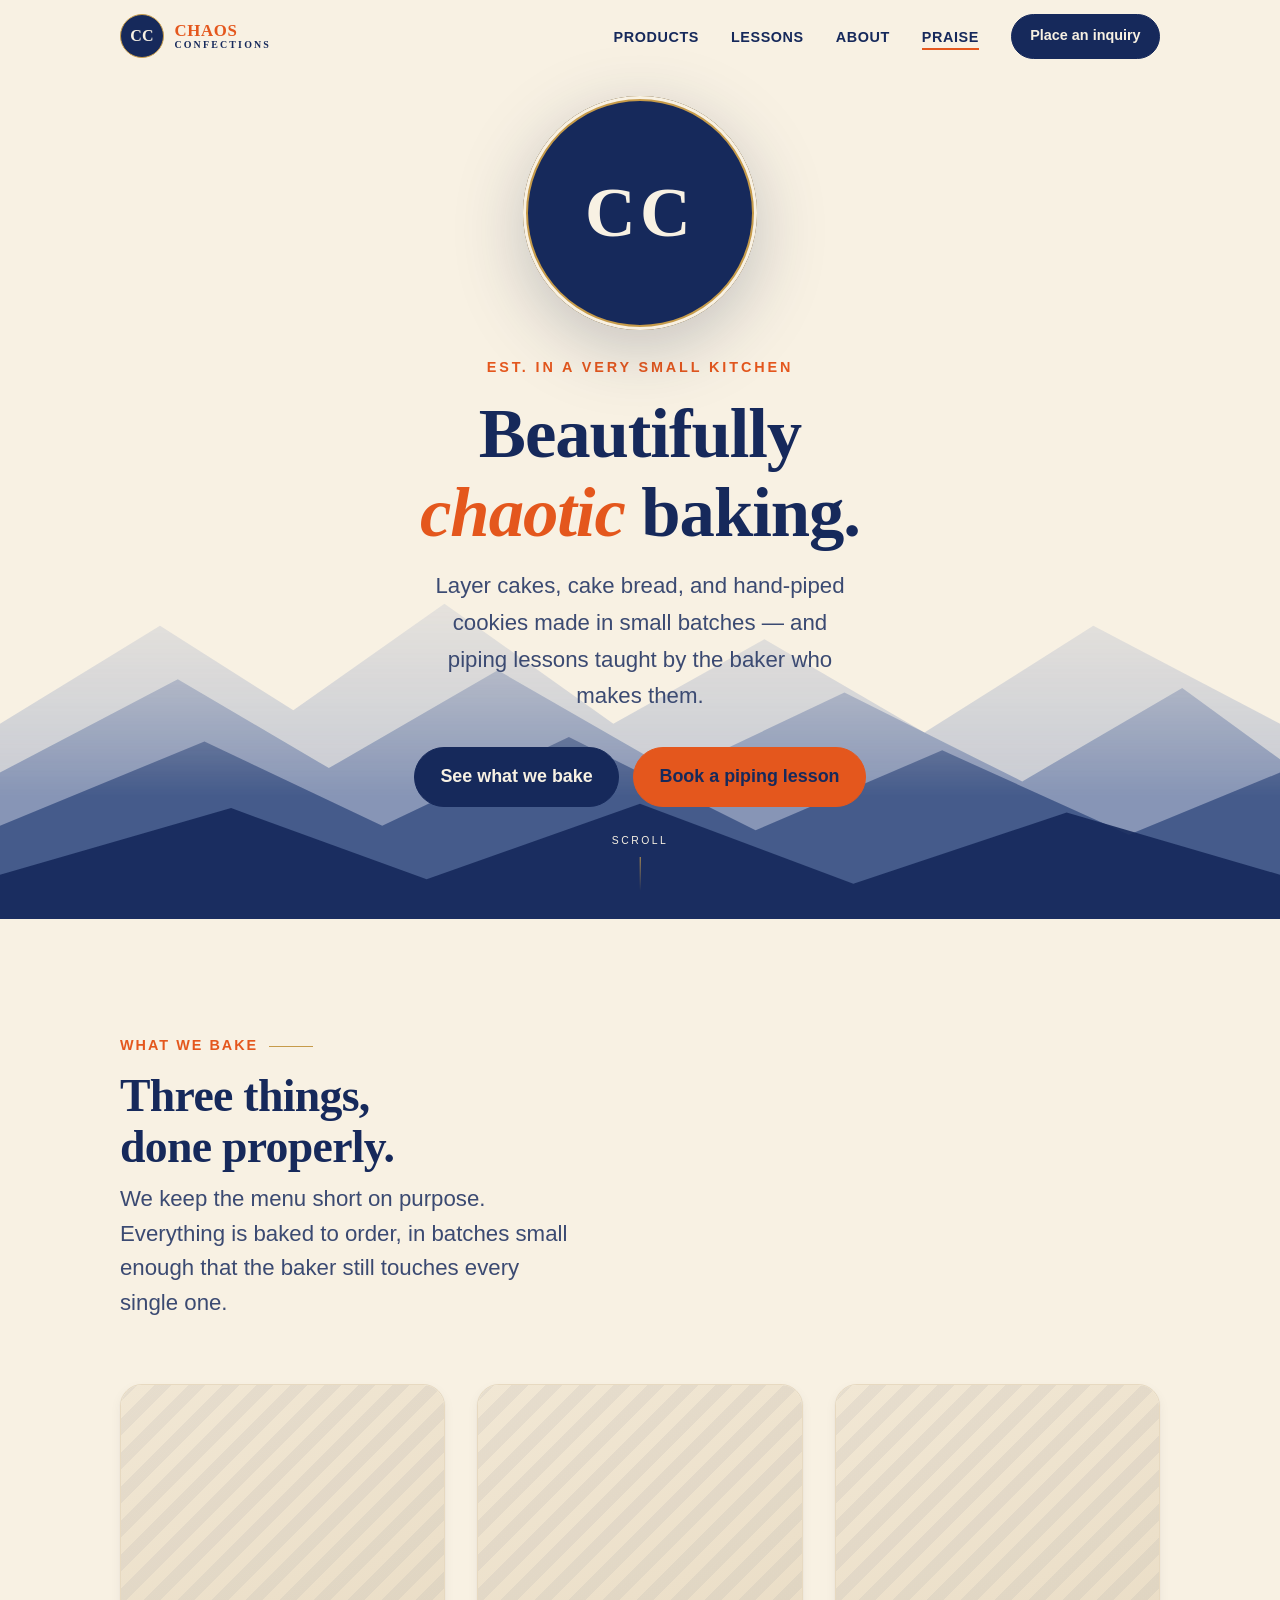
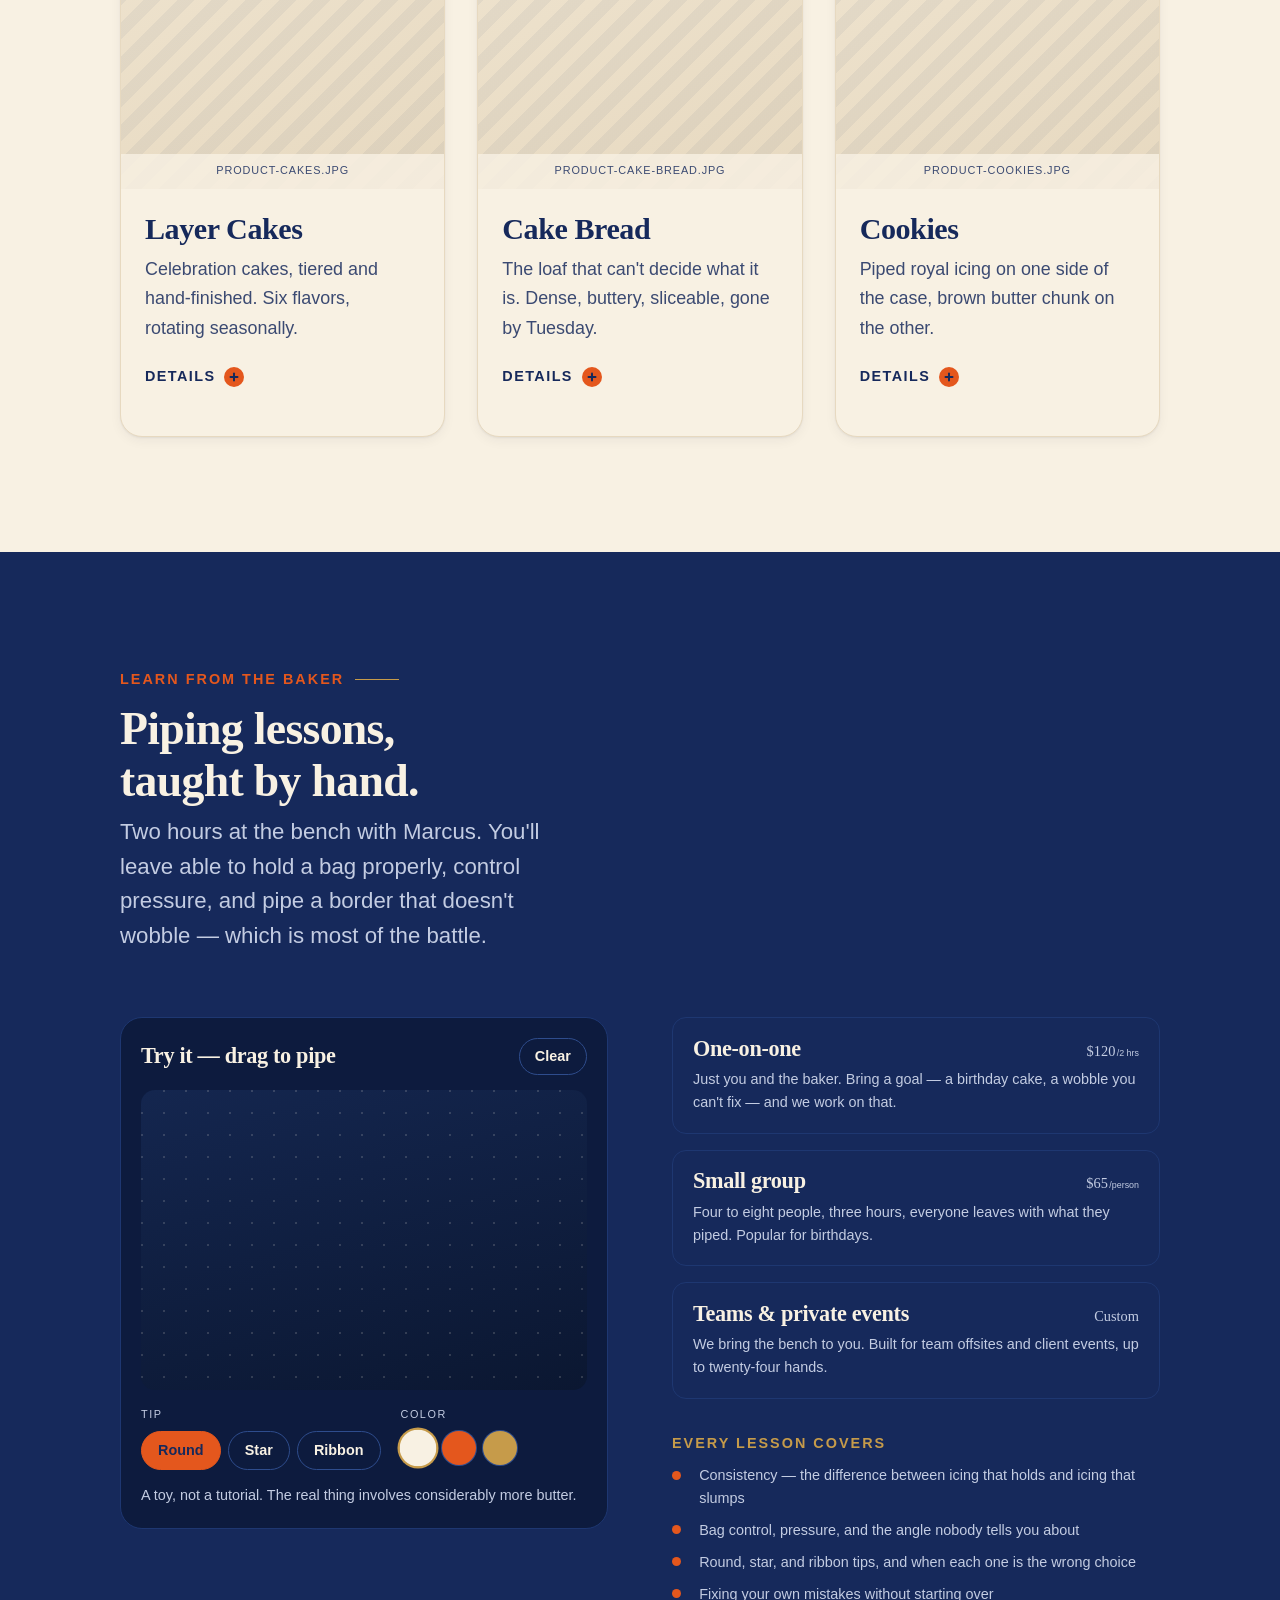
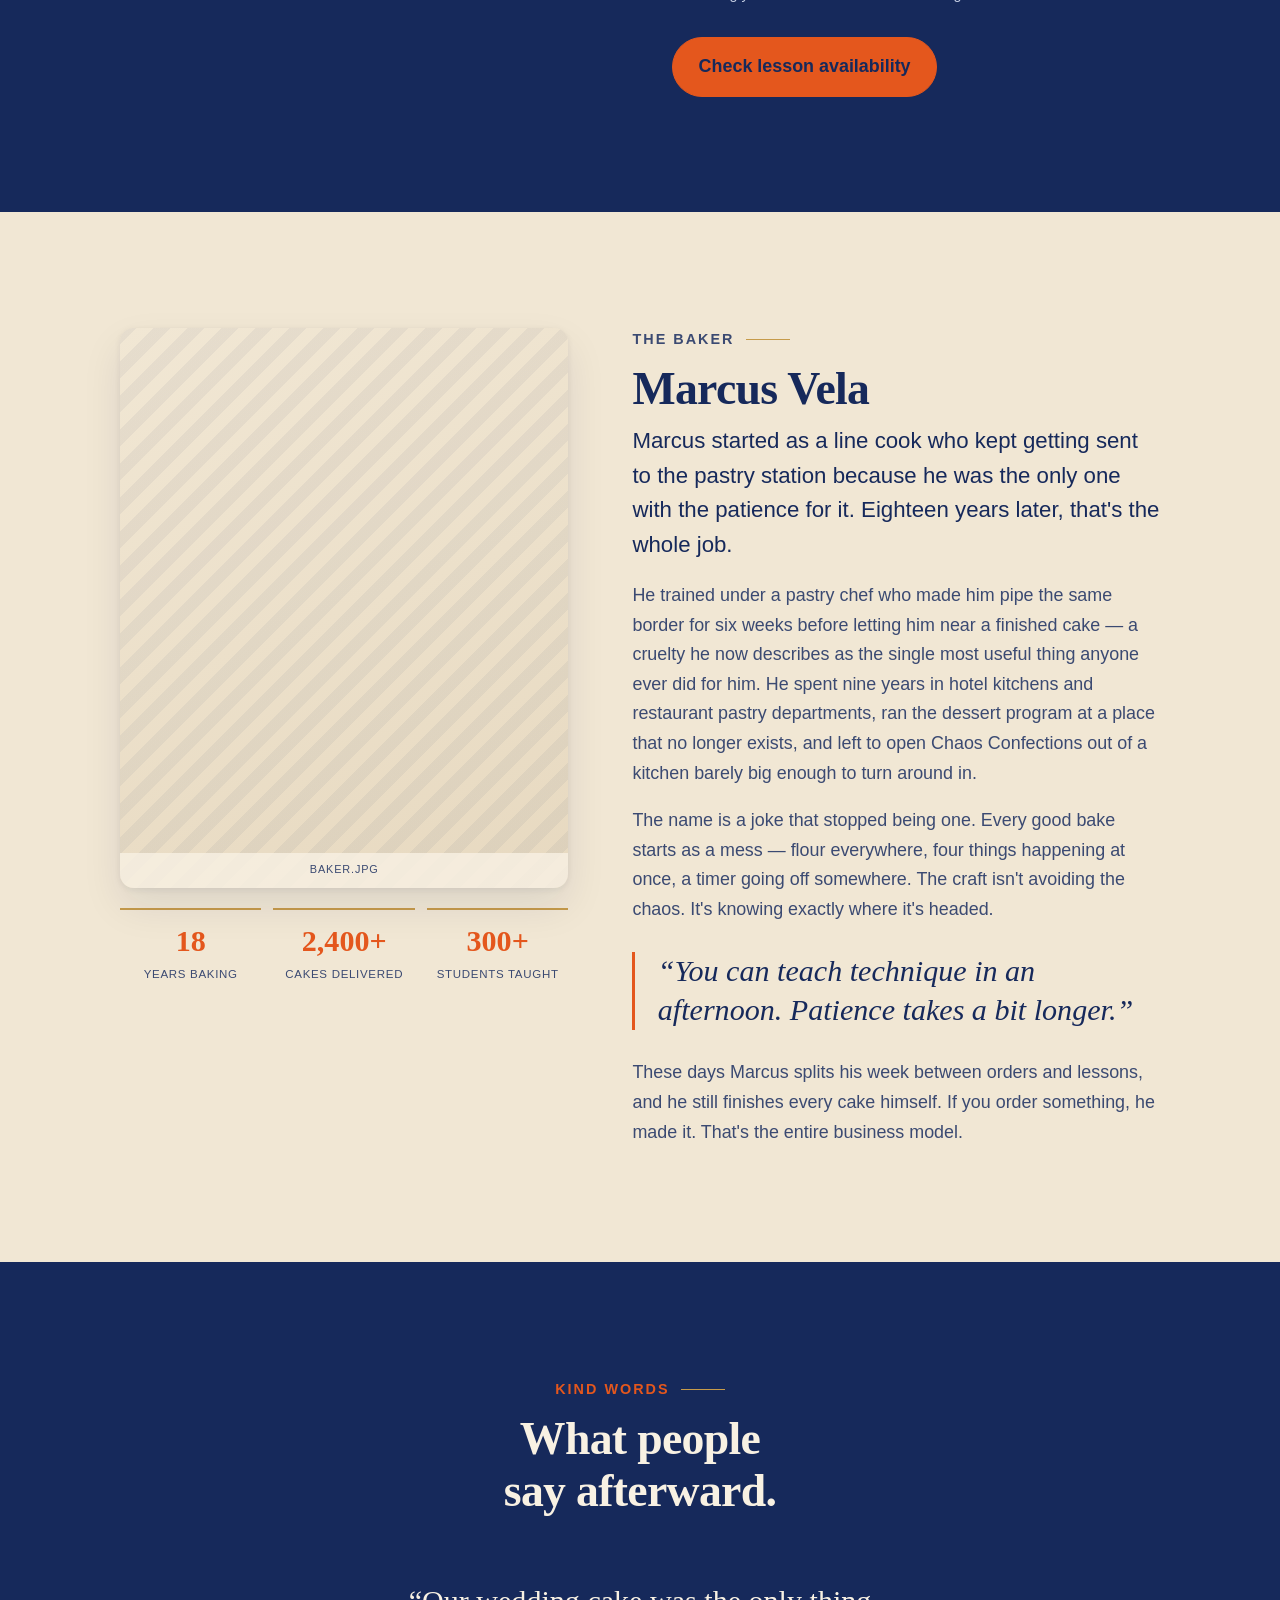
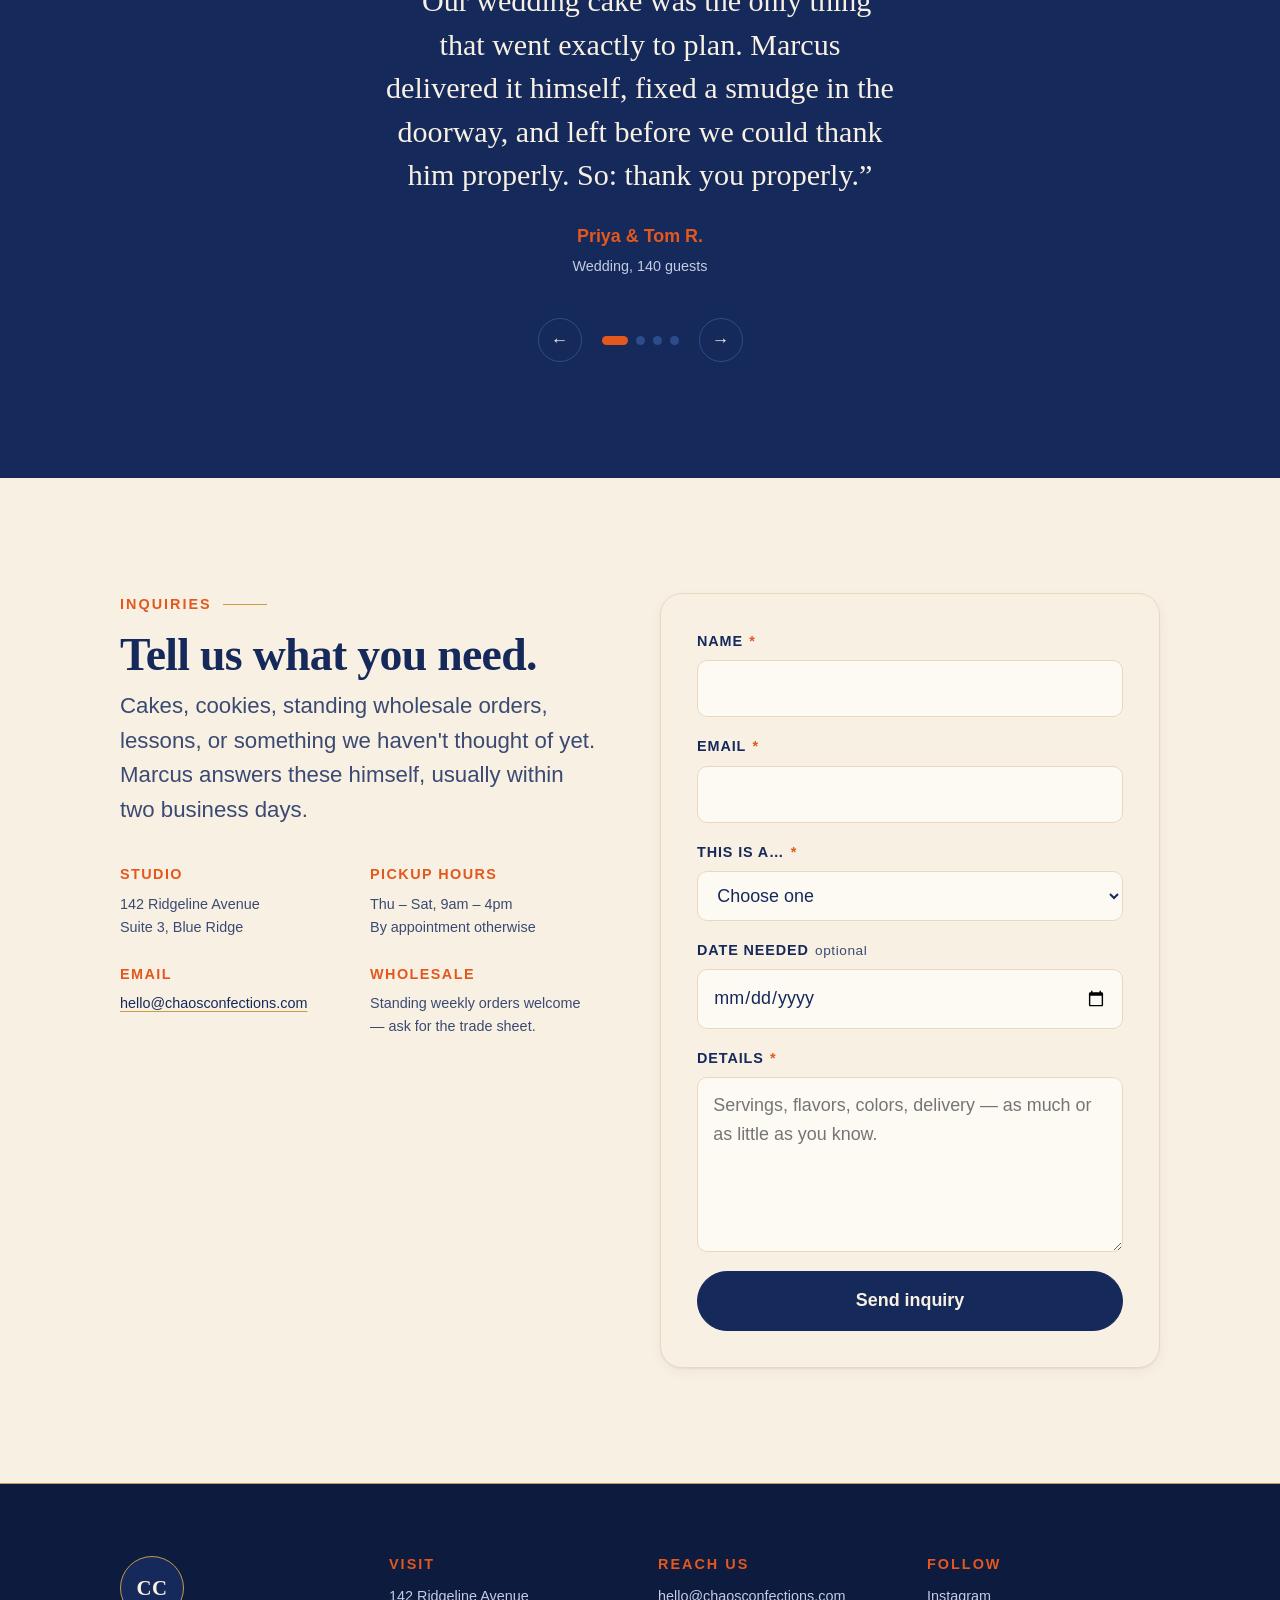
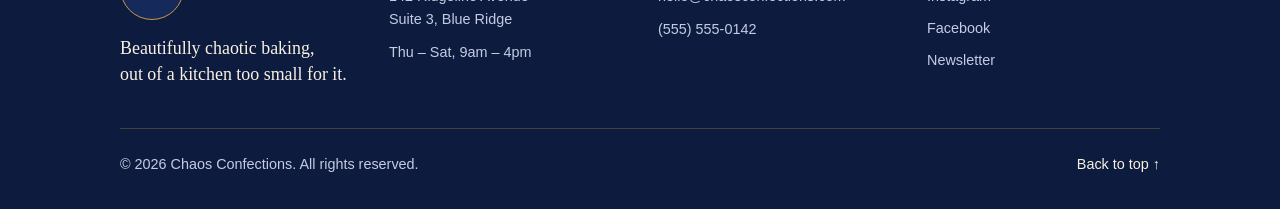
==== commit 50eb33d0: "Build Chaos Confections one-page site Replaces the boilerplate index.html with the full marketing si" ====
--- a/index.html
+++ b/index.html
@@ -1,637 +1,520 @@
 <!DOCTYPE html>
-<html lang="en-GB">
+<html lang="en">
 <head>
 <meta charset="UTF-8">
 <meta name="viewport" content="width=device-width, initial-scale=1">
-<title>S² People Advisory — HR Practice</title>
-<meta name="description" content="An independent HR advisory practice. We build the people infrastructure your growth plan requires — operating models, reward frameworks, employee relations and fractional HR leadership.">
-<meta name="theme-color" content="#16294A">
-<link rel="icon" href="assets/img/favicon.svg" type="image/svg+xml">
-<link rel="canonical" href="https://example.com/"><!-- PLACEHOLDER: real domain -->
-
-<meta property="og:type" content="website">
-<meta property="og:title" content="S² People Advisory — HR Practice">
-<meta property="og:description" content="People. Performance. Partnership. An independent HR advisory practice working with founders, boards and in-house HR teams.">
-<meta property="og:image" content="assets/img/logo-mark.svg">
-
-<link rel="preconnect" href="https://fonts.googleapis.com">
-<link rel="preconnect" href="https://fonts.gstatic.com" crossorigin>
-<link href="https://fonts.googleapis.com/css2?family=Instrument+Serif:ital@0;1&family=IBM+Plex+Sans:wght@400;500;600&family=IBM+Plex+Mono:wght@400;500&display=swap" rel="stylesheet">
-<link rel="stylesheet" href="assets/css/styles.css">
-
-<script type="application/ld+json">
-{
-  "@context": "https://schema.org",
-  "@type": "ProfessionalService",
-  "name": "S² People Advisory",
-  "description": "Independent HR advisory practice specialising in people strategy, HR operating models, reward, employee relations and leadership development.",
-  "slogan": "People. Performance. Partnership.",
-  "email": "hello@s2peopleadvisory.com",
-  "telephone": "+44 20 0000 0000",
-  "areaServed": "United Kingdom"
-}
-</script>
+<title>Chaos Confections — Cakes, Cake Bread &amp; Cookies</title>
+<meta name="description" content="Chaos Confections is a mountain bakery specializing in layer cakes, cake bread, and hand-piped cookies — plus piping lessons taught one-on-one by the baker.">
+<meta name="theme-color" content="#16295B">
+<link rel="icon" href="assets/logo.png" type="image/png">
+<link rel="stylesheet" href="css/styles.css">
+<script>document.documentElement.className = 'js';</script>
 </head>
 <body>
 
-<svg width="0" height="0" style="position:absolute" aria-hidden="true" focusable="false">
-  <symbol id="mark" viewBox="0 0 174 232">
-    <g transform="translate(12,18)" fill="none" stroke-linecap="round" stroke-linejoin="round">
-      <path class="mark-gold" d="M95 40 C95 18 68 8 45 16 C24 24 18 48 38 62 C52 72 78 82 90 96 C106 114 96 142 70 148 C46 154 22 142 22 120"
-            transform="translate(30,38)" stroke="currentColor" stroke-width="15"/>
-      <path class="mark-navy" d="M95 40 C95 18 68 8 45 16 C24 24 18 48 38 62 C52 72 78 82 90 96 C106 114 96 142 70 148 C46 154 22 142 22 120"
-            stroke="currentColor" stroke-width="26"/>
-    </g>
-  </symbol>
-</svg>
-
-<a class="skip" href="#stage">Skip to content</a>
-
-<!-- ===== Mobile bar (hidden on desktop, where the spine takes over) ===== -->
-<header class="topbar">
-  <a class="topbar-brand" href="#cover" aria-label="S² People Advisory — top">
-    <svg class="mark mark-sm" aria-hidden="true"><use href="#mark"></use></svg>
-    <span>S<sup>2</sup> People Advisory</span>
-  </a>
-  <button class="topbar-btn" id="sheetToggle" aria-expanded="false" aria-controls="sheet">
-    <span class="topbar-btn-label">Index</span>
-    <span class="topbar-btn-glyph" aria-hidden="true"></span>
-  </button>
+<a class="skip-link" href="#main">Skip to content</a>
+
+<!-- ============================ NAV ============================ -->
+<header class="nav" id="nav">
+  <div class="nav__inner">
+    <a class="nav__brand" href="#top" aria-label="Chaos Confections — back to top">
+      <span class="nav__mark" aria-hidden="true">
+        <img src="assets/logo.png" alt="" width="44" height="44">
+        <span class="nav__mark-fallback">CC</span>
+      </span>
+      <span class="nav__wordmark">
+        <span class="nav__wordmark-top">Chaos</span>
+        <span class="nav__wordmark-bot">Confections</span>
+      </span>
+    </a>
+
+    <button class="nav__toggle" id="navToggle" aria-expanded="false" aria-controls="navMenu">
+      <span class="nav__toggle-bars" aria-hidden="true"><i></i><i></i><i></i></span>
+      <span class="sr-only">Menu</span>
+    </button>
+
+    <nav class="nav__menu" id="navMenu" aria-label="Primary">
+      <ul class="nav__list">
+        <li><a href="#products">Products</a></li>
+        <li><a href="#lessons">Lessons</a></li>
+        <li><a href="#about">About</a></li>
+        <li><a href="#testimonials">Praise</a></li>
+      </ul>
+      <a class="btn btn--sm btn--primary nav__cta" href="#contact">Place an inquiry</a>
+    </nav>
+  </div>
 </header>
 
-<div class="layout">
-
-  <!-- ===== Spine: the bound edge of the document ===== -->
-  <aside class="spine">
-    <a class="spine-brand" href="#cover" aria-label="S² People Advisory — top">
-      <svg class="mark" id="spineMark" aria-hidden="true"><use href="#mark"></use></svg>
-      <span class="spine-name">S<sup>2</sup> People Advisory</span>
-      <span class="spine-tag">People. Performance. Partnership.</span>
-    </a>
-
-    <nav class="index" id="sheet" aria-label="Sections">
-      <p class="index-label">Contents</p>
-      <ol class="index-list">
-        <li><a href="#practice"><span class="idx-n">01</span><span class="idx-t">Practice</span></a></li>
-        <li><a href="#disciplines"><span class="idx-n">02</span><span class="idx-t">Disciplines</span></a></li>
-        <li><a href="#method"><span class="idx-n">03</span><span class="idx-t">Method</span></a></li>
-        <li><a href="#record"><span class="idx-n">04</span><span class="idx-t">Record</span></a></li>
-        <li><a href="#questions"><span class="idx-n">05</span><span class="idx-t">Questions</span></a></li>
-        <li><a href="#enquiry"><span class="idx-n">06</span><span class="idx-t">Enquiry</span></a></li>
-      </ol>
-    </nav>
-
-    <div class="spine-foot">
-      <a class="spine-cta" href="#enquiry">Book a discovery call</a>
-      <p class="spine-meta">
-        <a href="mailto:hello@s2peopleadvisory.com">hello@s2peopleadvisory.com</a><br>
-        <a href="tel:+442000000000">+44 20 0000 0000</a>
+<main id="main">
+
+  <!-- ============================ HERO ============================ -->
+  <section class="hero" id="top">
+    <div class="hero__range" aria-hidden="true">
+      <svg viewBox="0 0 1440 520" preserveAspectRatio="xMidYMax slice" focusable="false">
+        <path class="range range--4" d="M0 300 L180 190 L330 285 L500 165 L690 300 L860 205 L1040 310 L1230 190 L1440 300 L1440 520 L0 520 Z"/>
+        <path class="range range--3" d="M0 355 L200 250 L370 350 L560 240 L760 355 L950 265 L1150 365 L1330 260 L1440 340 L1440 520 L0 520 Z"/>
+        <path class="range range--2" d="M0 415 L230 320 L430 415 L640 315 L850 420 L1060 330 L1270 425 L1440 355 L1440 520 L0 520 Z"/>
+        <path class="range range--1" d="M0 470 L260 395 L480 475 L720 390 L960 480 L1200 400 L1440 470 L1440 520 L0 520 Z"/>
+      </svg>
+    </div>
+
+    <div class="hero__inner">
+      <div class="hero__badge" id="heroBadge">
+        <div class="media media--badge" data-label="logo.png">
+          <img src="assets/logo.png" alt="Chaos Confections logo: a bearded baker holding a whisk of frosting against a mountain range." width="360" height="360" fetchpriority="high">
+        </div>
+      </div>
+
+      <p class="hero__eyebrow">Est. in a very small kitchen</p>
+      <h1 class="hero__title">Beautifully <em>chaotic</em> baking.</h1>
+      <p class="hero__lede">
+        Layer cakes, cake bread, and hand-piped cookies made in small batches —
+        and piping lessons taught by the baker who makes them.
       </p>
-    </div>
-  </aside>
-
-  <!-- ===== Stage ===== -->
-  <main class="stage" id="stage">
-
-    <!-- ---------- Cover ---------- -->
-    <section class="cover" id="cover">
-      <div class="cover-body">
-        <p class="rubric">Independent HR advisory</p>
-        <h1 class="cover-statement">
-          Most organisations don’t have an HR problem.
-          <em>They have a clarity problem.</em>
-        </h1>
-        <p class="cover-lede">
-          Roles that overlap. Managers who were never taught to manage. Reward that
-          rewards the wrong things. We diagnose it honestly, build what your growth
-          plan actually requires, and hand it to your team to run.
+      <div class="hero__actions">
+        <a class="btn btn--primary" href="#products">See what we bake</a>
+        <a class="btn btn--secondary" href="#lessons">Book a piping lesson</a>
+      </div>
+    </div>
+
+    <div class="hero__scroll" aria-hidden="true">
+      <span>Scroll</span>
+      <i></i>
+    </div>
+  </section>
+
+  <!-- ============================ PRODUCTS ============================ -->
+  <section class="section section--products" id="products" aria-labelledby="products-h">
+    <div class="wrap">
+      <header class="section__head" data-reveal>
+        <p class="eyebrow">What we bake</p>
+        <h2 class="section__title" id="products-h">Three things, done properly.</h2>
+        <p class="section__lede">
+          We keep the menu short on purpose. Everything is baked to order, in batches small enough
+          that the baker still touches every single one.
         </p>
-        <div class="cover-actions">
-          <a class="act" href="#enquiry">Book a discovery call</a>
-          <a class="act act-plain" href="#disciplines">Read the disciplines</a>
-        </div>
-      </div>
-
-      <div class="cover-mark">
-        <!-- Paths are inline rather than <use>, so each stroke can be drawn
-             on its own timing. The gold S closes over the navy: the interlock. -->
-        <svg class="mark" id="coverMark" viewBox="0 0 174 232" aria-hidden="true">
-          <g transform="translate(12,18)" fill="none" stroke-linecap="round" stroke-linejoin="round">
-            <path class="mark-gold" d="M95 40 C95 18 68 8 45 16 C24 24 18 48 38 62 C52 72 78 82 90 96 C106 114 96 142 70 148 C46 154 22 142 22 120"
-                  transform="translate(30,38)" stroke="currentColor" stroke-width="15"/>
-            <path class="mark-navy" d="M95 40 C95 18 68 8 45 16 C24 24 18 48 38 62 C52 72 78 82 90 96 C106 114 96 142 70 148 C46 154 22 142 22 120"
-                  stroke="currentColor" stroke-width="26"/>
-          </g>
-        </svg>
-      </div>
-    </section>
-
-    <!-- ---------- Colophon strip ---------- -->
-    <dl class="colophon">
-      <div><dt>Discipline</dt><dd>Human resources advisory</dd></div>
-      <div><dt>Territory</dt><dd>United Kingdom &amp; remote</dd></div>
-      <div><dt>Engagements</dt><dd>Fixed scope, fixed fee</dd></div>
-      <div><dt>Status</dt><dd><span class="live"></span>Accepting new clients</dd></div>
-    </dl>
-
-    <!-- ---------- 01 Practice ---------- -->
-    <section class="band" id="practice">
-      <div class="band-grid">
-        <div class="col-main">
-          <header class="band-head">
-            <span class="band-n">01</span>
-            <h2>Practice</h2>
-          </header>
-
+      </header>
+
+      <ul class="cards" id="productCards">
+
+        <li class="card" data-reveal style="--i:0">
+          <div class="media media--product" data-label="product-cakes.jpg">
+            <img src="assets/img/product-cakes.jpg" alt="A tall frosted layer cake finished with piped rosettes." width="1200" height="1500" loading="lazy">
+          </div>
+          <div class="card__body">
+            <h3 class="card__title">Layer Cakes</h3>
+            <p class="card__blurb">Celebration cakes, tiered and hand-finished. Six flavors, rotating seasonally.</p>
+            <button class="card__toggle" type="button" aria-expanded="false" aria-controls="panel-cakes">
+              <span class="card__toggle-label">Details</span>
+              <span class="card__toggle-icon" aria-hidden="true"></span>
+            </button>
+          </div>
+          <div class="card__panel" id="panel-cakes">
+            <div class="card__panel-inner">
+              <dl class="spec">
+                <div><dt>Sizes</dt><dd>6", 8", 10", and tiered</dd></div>
+                <div><dt>Lead time</dt><dd>7 days · 14 tiered</dd></div>
+                <div><dt>From</dt><dd>$68</dd></div>
+              </dl>
+              <p class="card__note">
+                Brown butter vanilla, dark chocolate olive oil, spiced pear, lemon poppy,
+                black sesame, and one seasonal flavor we refuse to plan in advance.
+              </p>
+              <a class="link-arrow" href="#contact">Ask about a cake <span aria-hidden="true">→</span></a>
+            </div>
+          </div>
+        </li>
+
+        <li class="card" data-reveal style="--i:1">
+          <div class="media media--product" data-label="product-cake-bread.jpg">
+            <img src="assets/img/product-cake-bread.jpg" alt="A sliced loaf of cake bread with a crackled sugar top." width="1200" height="1500" loading="lazy">
+          </div>
+          <div class="card__body">
+            <h3 class="card__title">Cake Bread</h3>
+            <p class="card__blurb">The loaf that can't decide what it is. Dense, buttery, sliceable, gone by Tuesday.</p>
+            <button class="card__toggle" type="button" aria-expanded="false" aria-controls="panel-bread">
+              <span class="card__toggle-label">Details</span>
+              <span class="card__toggle-icon" aria-hidden="true"></span>
+            </button>
+          </div>
+          <div class="card__panel" id="panel-bread">
+            <div class="card__panel-inner">
+              <dl class="spec">
+                <div><dt>Sizes</dt><dd>Full loaf · half loaf</dd></div>
+                <div><dt>Lead time</dt><dd>48 hours</dd></div>
+                <div><dt>From</dt><dd>$16</dd></div>
+              </dl>
+              <p class="card__note">
+                Brown sugar banana, olive oil citrus, cardamom apple, and a chocolate loaf
+                with a crackled sugar top that we are told is illegal in some households.
+              </p>
+              <a class="link-arrow" href="#contact">Ask about cake bread <span aria-hidden="true">→</span></a>
+            </div>
+          </div>
+        </li>
+
+        <li class="card" data-reveal style="--i:2">
+          <div class="media media--product" data-label="product-cookies.jpg">
+            <img src="assets/img/product-cookies.jpg" alt="Decorated cookies finished with fine piped royal icing detail." width="1200" height="1500" loading="lazy">
+          </div>
+          <div class="card__body">
+            <h3 class="card__title">Cookies</h3>
+            <p class="card__blurb">Piped royal icing on one side of the case, brown butter chunk on the other.</p>
+            <button class="card__toggle" type="button" aria-expanded="false" aria-controls="panel-cookies">
+              <span class="card__toggle-label">Details</span>
+              <span class="card__toggle-icon" aria-hidden="true"></span>
+            </button>
+          </div>
+          <div class="card__panel" id="panel-cookies">
+            <div class="card__panel-inner">
+              <dl class="spec">
+                <div><dt>Sold as</dt><dd>Dozen · half dozen</dd></div>
+                <div><dt>Lead time</dt><dd>5 days for decorated</dd></div>
+                <div><dt>From</dt><dd>$28/dozen</dd></div>
+              </dl>
+              <p class="card__note">
+                Custom decorated sets for weddings, launches, and birthdays — matched to your
+                colors. Corporate runs of 200+ are welcome with three weeks' notice.
+              </p>
+              <a class="link-arrow" href="#contact">Ask about cookies <span aria-hidden="true">→</span></a>
+            </div>
+          </div>
+        </li>
+
+      </ul>
+    </div>
+  </section>
+
+  <!-- ============================ LESSONS ============================ -->
+  <section class="section section--lessons" id="lessons" aria-labelledby="lessons-h">
+    <div class="wrap">
+      <header class="section__head" data-reveal>
+        <p class="eyebrow eyebrow--onDark">Learn from the baker</p>
+        <h2 class="section__title" id="lessons-h">Piping lessons, taught by hand.</h2>
+        <p class="section__lede">
+          Two hours at the bench with Marcus. You'll leave able to hold a bag properly,
+          control pressure, and pipe a border that doesn't wobble — which is most of the battle.
+        </p>
+      </header>
+
+      <div class="lessons__grid">
+
+        <div class="lessons__demo" data-reveal>
+          <div class="demo">
+            <div class="demo__head">
+              <h3 class="demo__title">Try it — drag to pipe</h3>
+              <button class="demo__clear" type="button" id="pipeClear">Clear</button>
+            </div>
+
+            <canvas class="demo__canvas" id="pipeCanvas"
+                    role="img"
+                    aria-label="A practice surface. Drag your pointer across it to draw a frosting line in the selected tip and color."></canvas>
+
+            <div class="demo__controls">
+              <fieldset class="demo__set">
+                <legend>Tip</legend>
+                <div class="chiprow" role="group">
+                  <button class="chip is-active" type="button" data-tip="round" aria-pressed="true">Round</button>
+                  <button class="chip" type="button" data-tip="star" aria-pressed="false">Star</button>
+                  <button class="chip" type="button" data-tip="ribbon" aria-pressed="false">Ribbon</button>
+                </div>
+              </fieldset>
+
+              <fieldset class="demo__set">
+                <legend>Color</legend>
+                <div class="chiprow" role="group">
+                  <button class="swatch is-active" type="button" data-color="#F8F1E3" aria-pressed="true"><span class="sr-only">Cream</span></button>
+                  <button class="swatch" type="button" data-color="#E4571D" aria-pressed="false"><span class="sr-only">Orange</span></button>
+                  <button class="swatch" type="button" data-color="#C69B4A" aria-pressed="false"><span class="sr-only">Gold</span></button>
+                </div>
+              </fieldset>
+            </div>
+
+            <p class="demo__hint">A toy, not a tutorial. The real thing involves considerably more butter.</p>
+          </div>
+        </div>
+
+        <div class="lessons__copy" data-reveal>
+          <ul class="tiers">
+            <li class="tier">
+              <div class="tier__head">
+                <h3>One-on-one</h3>
+                <p class="tier__price">$120<span>/2 hrs</span></p>
+              </div>
+              <p>Just you and the baker. Bring a goal — a birthday cake, a wobble you can't fix — and we work on that.</p>
+            </li>
+            <li class="tier">
+              <div class="tier__head">
+                <h3>Small group</h3>
+                <p class="tier__price">$65<span>/person</span></p>
+              </div>
+              <p>Four to eight people, three hours, everyone leaves with what they piped. Popular for birthdays.</p>
+            </li>
+            <li class="tier">
+              <div class="tier__head">
+                <h3>Teams &amp; private events</h3>
+                <p class="tier__price">Custom</p>
+              </div>
+              <p>We bring the bench to you. Built for team offsites and client events, up to twenty-four hands.</p>
+            </li>
+          </ul>
+
+          <div class="lessons__covered">
+            <h4>Every lesson covers</h4>
+            <ul class="ticks">
+              <li>Consistency — the difference between icing that holds and icing that slumps</li>
+              <li>Bag control, pressure, and the angle nobody tells you about</li>
+              <li>Round, star, and ribbon tips, and when each one is the wrong choice</li>
+              <li>Fixing your own mistakes without starting over</li>
+            </ul>
+          </div>
+
+          <a class="btn btn--secondary" href="#contact">Check lesson availability</a>
+        </div>
+
+      </div>
+    </div>
+  </section>
+
+  <!-- ============================ ABOUT ============================ -->
+  <section class="section section--about" id="about" aria-labelledby="about-h">
+    <div class="wrap">
+      <div class="about__grid">
+
+        <div class="about__media" data-reveal>
+          <div class="media media--portrait" data-label="baker.jpg">
+            <img src="assets/img/baker.jpg" alt="Marcus Vela in his whites at the bench, piping a border onto a cake." width="1200" height="1500" loading="lazy">
+          </div>
+          <div class="about__stats">
+            <div class="stat"><strong>18</strong><span>years baking</span></div>
+            <div class="stat"><strong>2,400+</strong><span>cakes delivered</span></div>
+            <div class="stat"><strong>300+</strong><span>students taught</span></div>
+          </div>
+        </div>
+
+        <div class="about__copy" data-reveal>
+          <p class="eyebrow">The baker</p>
+          <h2 class="section__title" id="about-h">Marcus Vela</h2>
           <p class="lead">
-            S<sup>2</sup> People Advisory works with founders, boards and in-house HR teams
-            who need senior people thinking without a permanent senior salary.
+            Marcus started as a line cook who kept getting sent to the pastry station because
+            he was the only one with the patience for it. Eighteen years later, that's the whole job.
           </p>
           <p>
-            We come in, diagnose honestly, and build the people infrastructure your growth
-            plan actually requires. No ninety-slide decks nobody reads. No dependency on us
-            forever. We hand over something your team can run — and then we leave.
+            He trained under a pastry chef who made him pipe the same border for six weeks before
+            letting him near a finished cake — a cruelty he now describes as the single most useful
+            thing anyone ever did for him. He spent nine years in hotel kitchens and restaurant
+            pastry departments, ran the dessert program at a place that no longer exists, and left
+            to open Chaos Confections out of a kitchen barely big enough to turn around in.
           </p>
-
-          <dl class="triad">
+          <p>
+            The name is a joke that stopped being one. Every good bake starts as a mess — flour
+            everywhere, four things happening at once, a timer going off somewhere. The craft
+            isn't avoiding the chaos. It's knowing exactly where it's headed.
+          </p>
+          <blockquote class="pullquote">
+            <p>“You can teach technique in an afternoon. Patience takes a bit longer.”</p>
+          </blockquote>
+          <p>
+            These days Marcus splits his week between orders and lessons, and he still finishes
+            every cake himself. If you order something, he made it. That's the entire business model.
+          </p>
+        </div>
+
+      </div>
+    </div>
+  </section>
+
+  <!-- ============================ TESTIMONIALS ============================ -->
+  <section class="section section--testimonials" id="testimonials" aria-labelledby="testimonials-h">
+    <div class="wrap">
+      <header class="section__head section__head--center" data-reveal>
+        <p class="eyebrow eyebrow--onDark">Kind words</p>
+        <h2 class="section__title" id="testimonials-h">What people say afterward.</h2>
+      </header>
+
+      <div class="carousel" id="carousel" data-reveal>
+        <div class="carousel__viewport" id="carouselViewport">
+          <ul class="carousel__track" id="carouselTrack">
+
+            <li class="quote" role="group" aria-roledescription="quote">
+              <blockquote>
+                <p>“Our wedding cake was the only thing that went exactly to plan. Marcus delivered it himself, fixed a smudge in the doorway, and left before we could thank him properly. So: thank you properly.”</p>
+              </blockquote>
+              <p class="quote__by"><strong>Priya &amp; Tom R.</strong><span>Wedding, 140 guests</span></p>
+            </li>
+
+            <li class="quote" role="group" aria-roledescription="quote">
+              <blockquote>
+                <p>“We ordered 300 decorated cookies for a product launch on three weeks' notice. Every single one matched our brand color exactly. Our clients still bring it up.”</p>
+              </blockquote>
+              <p class="quote__by"><strong>Danielle O.</strong><span>Events lead, Northbend Studio</span></p>
+            </li>
+
+            <li class="quote" role="group" aria-roledescription="quote">
+              <blockquote>
+                <p>“I took the one-on-one lesson expecting to learn a few tricks. I left knowing why everything I'd been doing was wrong, which was substantially more useful and only slightly more painful.”</p>
+              </blockquote>
+              <p class="quote__by"><strong>Ana M.</strong><span>Home baker, took the 2-hour private</span></p>
+            </li>
+
+            <li class="quote" role="group" aria-roledescription="quote">
+              <blockquote>
+                <p>“The cake bread is a genuine problem for my household. We now order two so that one survives the drive home. It does not always work.”</p>
+              </blockquote>
+              <p class="quote__by"><strong>Jordan K.</strong><span>Regular, weekly-ish</span></p>
+            </li>
+
+          </ul>
+        </div>
+
+        <div class="carousel__ui">
+          <button class="carousel__arrow" type="button" id="carouselPrev" aria-label="Previous quote">
+            <span aria-hidden="true">←</span>
+          </button>
+          <div class="carousel__dots" id="carouselDots" role="tablist" aria-label="Choose a quote"></div>
+          <button class="carousel__arrow" type="button" id="carouselNext" aria-label="Next quote">
+            <span aria-hidden="true">→</span>
+          </button>
+        </div>
+
+        <p class="sr-only" aria-live="polite" id="carouselStatus"></p>
+      </div>
+    </div>
+  </section>
+
+  <!-- ============================ CONTACT ============================ -->
+  <section class="section section--contact" id="contact" aria-labelledby="contact-h">
+    <div class="wrap">
+      <div class="contact__grid">
+
+        <div class="contact__intro" data-reveal>
+          <p class="eyebrow">Inquiries</p>
+          <h2 class="section__title" id="contact-h">Tell us what you need.</h2>
+          <p class="section__lede">
+            Cakes, cookies, standing wholesale orders, lessons, or something we haven't
+            thought of yet. Marcus answers these himself, usually within two business days.
+          </p>
+
+          <dl class="contact__facts">
             <div>
-              <dt>People</dt>
-              <dd>We start with the humans in the org chart, not the boxes.</dd>
+              <dt>Studio</dt>
+              <dd>142 Ridgeline Avenue<br>Suite 3, Blue Ridge</dd>
             </div>
             <div>
-              <dt>Performance</dt>
-              <dd>Every recommendation ties back to a commercial outcome.</dd>
+              <dt>Pickup hours</dt>
+              <dd>Thu – Sat, 9am – 4pm<br>By appointment otherwise</dd>
             </div>
             <div>
-              <dt>Partnership</dt>
-              <dd>We work alongside your team, and we leave them stronger.</dd>
+              <dt>Email</dt>
+              <dd><a href="mailto:hello@chaosconfections.com">hello@chaosconfections.com</a></dd>
+            </div>
+            <div>
+              <dt>Wholesale</dt>
+              <dd>Standing weekly orders welcome — ask for the trade sheet.</dd>
             </div>
           </dl>
         </div>
 
-        <aside class="col-margin">
-          <p class="note">
-            <span class="note-k">Credentials</span>
-            CIPD-qualified advisors. Fifteen-plus years of combined HR leadership across
-            technology, professional services, healthcare, manufacturing, retail and the
-            not-for-profit sector.
-          </p>
-          <p class="note">
-            <span class="note-k">Not lawyers</span>
-            We handle strategy, process and risk. Where a matter needs formal legal advice
-            we work with your counsel, or introduce you to one.
-          </p>
-        </aside>
-      </div>
-    </section>
-
-    <!-- ---------- 02 Disciplines ---------- -->
-    <section class="band" id="disciplines">
-      <div class="band-grid">
-        <div class="col-main">
-          <header class="band-head">
-            <span class="band-n">02</span>
-            <h2>Disciplines</h2>
-          </header>
-          <p class="lead">
-            Engage us for a single workstream or as your outsourced people leadership.
-            Open a discipline to see what the work involves.
-          </p>
-        </div>
-        <aside class="col-margin">
-          <p class="note">
-            <span class="note-k">Engagement models</span>
-            Fixed fee for scoped projects. Monthly retainer for fractional leadership.
-            Day rates for casework and interim cover.
-          </p>
-        </aside>
-      </div>
-
-      <!-- Index of disciplines: ruled rows that open in place -->
-      <div class="ledger" id="ledger">
-
-        <article class="row">
-          <button class="row-head" aria-expanded="false">
-            <span class="row-n">i</span>
-            <span class="row-name">HR strategy &amp; operating model</span>
-            <span class="row-abs">Design the people function your business plan actually needs.</span>
-            <span class="row-glyph" aria-hidden="true"></span>
-          </button>
-          <div class="row-panel"><div class="row-body">
-            <ul class="spec">
-              <li>People strategy aligned to the three-year business plan</li>
-              <li>HR operating model and team structure design</li>
-              <li>Org design, spans and layers review</li>
-              <li>HR technology and systems selection</li>
-              <li>Build versus buy versus outsource assessment</li>
-              <li>Board-level people scorecard and KPIs</li>
-            </ul>
-            <p class="yield"><span class="yield-k">Yields</span> A costed, sequenced people roadmap your leadership team has already signed off.</p>
-          </div></div>
-        </article>
-
-        <article class="row">
-          <button class="row-head" aria-expanded="false">
-            <span class="row-n">ii</span>
-            <span class="row-name">Talent acquisition &amp; employer brand</span>
-            <span class="row-abs">Hire better people, faster, without burning budget on agency fees.</span>
-            <span class="row-glyph" aria-hidden="true"></span>
-          </button>
-          <div class="row-panel"><div class="row-body">
-            <ul class="spec">
-              <li>Hiring process design and interview scorecards</li>
-              <li>Structured, bias-aware assessment frameworks</li>
-              <li>Employer value proposition development</li>
-              <li>Careers site and job advert rewriting</li>
-              <li>Recruiter and hiring-manager training</li>
-              <li>Cost-per-hire and time-to-hire benchmarking</li>
-            </ul>
-            <p class="yield"><span class="yield-k">Yields</span> A repeatable hiring machine your managers can run without HR in every meeting.</p>
-          </div></div>
-        </article>
-
-        <article class="row">
-          <button class="row-head" aria-expanded="false">
-            <span class="row-n">iii</span>
-            <span class="row-name">Performance &amp; reward</span>
-            <span class="row-abs">Pay and progression that are fair, defensible, affordable — and understood.</span>
-            <span class="row-glyph" aria-hidden="true"></span>
-          </button>
-          <div class="row-panel"><div class="row-body">
-            <ul class="spec">
-              <li>Job architecture, levelling and career pathways</li>
-              <li>Salary banding and market benchmarking</li>
-              <li>Bonus, commission and incentive scheme design</li>
-              <li>Performance review cycle redesign</li>
-              <li>Pay gap analysis and reporting readiness</li>
-              <li>Manager calibration and moderation training</li>
-            </ul>
-            <p class="yield"><span class="yield-k">Yields</span> A transparent framework that survives the pay review conversation — and an audit.</p>
-          </div></div>
-        </article>
-
-        <article class="row">
-          <button class="row-head" aria-expanded="false">
-            <span class="row-n">iv</span>
-            <span class="row-name">Employee relations &amp; compliance</span>
-            <span class="row-abs">Handle grievances, restructures and exits properly, with risk contained.</span>
-            <span class="row-glyph" aria-hidden="true"></span>
-          </button>
-          <div class="row-panel"><div class="row-body">
-            <ul class="spec">
-              <li>Complex grievance and disciplinary casework support</li>
-              <li>Restructure, redundancy and TUPE consultation</li>
-              <li>Settlement agreement strategy and drafting support</li>
-              <li>Absence, capability and performance management</li>
-              <li>Policy and employee handbook refresh</li>
-              <li>Manager training on difficult conversations</li>
-            </ul>
-            <p class="yield"><span class="yield-k">Yields</span> Decisions that hold up at tribunal, made at a pace the business can live with.</p>
-          </div></div>
-        </article>
-
-        <article class="row">
-          <button class="row-head" aria-expanded="false">
-            <span class="row-n">v</span>
-            <span class="row-name">Leadership, culture &amp; engagement</span>
-            <span class="row-abs">Turn accidental managers into deliberate leaders.</span>
-            <span class="row-glyph" aria-hidden="true"></span>
-          </button>
-          <div class="row-panel"><div class="row-body">
-            <ul class="spec">
-              <li>Engagement survey design, analysis and action planning</li>
-              <li>First-time and mid-level manager development</li>
-              <li>Executive and leadership team coaching</li>
-              <li>Values definition and behavioural frameworks</li>
-              <li>Inclusion strategy and inclusive leadership training</li>
-              <li>Culture integration during M&amp;A or rapid growth</li>
-            </ul>
-            <p class="yield"><span class="yield-k">Yields</span> Managers who can hold their teams, and evidence that engagement is actually shifting.</p>
-          </div></div>
-        </article>
-
-        <article class="row">
-          <button class="row-head" aria-expanded="false">
-            <span class="row-n">vi</span>
-            <span class="row-name">Fractional HR leadership</span>
-            <span class="row-abs">For organisations too big for no HR, too small for a chief people officer.</span>
-            <span class="row-glyph" aria-hidden="true"></span>
-          </button>
-          <div class="row-panel"><div class="row-body">
-            <ul class="spec">
-              <li>Fractional HR director, one to four days per month</li>
-              <li>Coaching and upskilling of an in-house generalist</li>
-              <li>Board and senior team people reporting</li>
-              <li>Day-to-day escalation cover for managers</li>
-              <li>Interim cover for parental leave or a vacant role</li>
-              <li>Handover plan for your first permanent HR hire</li>
-            </ul>
-            <p class="yield"><span class="yield-k">Yields</span> Executive-grade people leadership at a fraction of a full-time salary.</p>
-          </div></div>
-        </article>
-
-      </div>
-    </section>
-
-    <!-- ---------- 03 Method ---------- -->
-    <section class="band" id="method">
-      <div class="band-grid">
-        <div class="col-main">
-          <header class="band-head">
-            <span class="band-n">03</span>
-            <h2>Method</h2>
-          </header>
-          <p class="lead">
-            Consultants who never leave aren’t partners, they’re payroll. Every engagement
-            has a scope, a price and a finish line agreed before we start.
-          </p>
-        </div>
-        <aside class="col-margin">
-          <p class="note">
-            <span class="note-k">Typical duration</span>
-            Eleven to fourteen weeks for a full engagement, with a ninety-day check-in
-            after handover.
-          </p>
-        </aside>
-      </div>
-
-      <ol class="phases">
-        <li>
-          <span class="phase-when">Weeks 1–2</span>
-          <div class="phase-body">
-            <h3>Discover</h3>
-            <p>Two weeks of listening. Leadership interviews, a data pull from your HRIS,
-               and a proper read of what your people are already telling you.</p>
-          </div>
-        </li>
-        <li>
-          <span class="phase-when">Weeks 3–4</span>
-          <div class="phase-body">
-            <h3>Diagnose</h3>
-            <p>An honest findings session — including the things nobody wants to say out
-               loud — with the commercial cost of each issue quantified.</p>
-          </div>
-        </li>
-        <li>
-          <span class="phase-when">Weeks 5–10</span>
-          <div class="phase-body">
-            <h3>Design</h3>
-            <p>We build the frameworks, documents and training with your team in the room,
-               so ownership transfers as we go rather than in a handover meeting.</p>
-          </div>
-        </li>
-        <li>
-          <span class="phase-when">Weeks 11+</span>
-          <div class="phase-body">
-            <h3>Deliver &amp; embed</h3>
-            <p>Rollout, manager enablement, and a ninety-day check-in to make sure it stuck
-               after we left the building.</p>
-          </div>
-        </li>
-      </ol>
-    </section>
-
-    <!-- ---------- 04 Record ---------- -->
-    <section class="band band-dark" id="record">
-      <div class="band-grid">
-        <div class="col-main">
-          <header class="band-head">
-            <span class="band-n">04</span>
-            <h2>Record</h2>
-          </header>
-          <p class="lead">
-            What the work has added up to, and what clients said about it afterwards.
-          </p>
-        </div>
-        <aside class="col-margin">
-          <p class="note">
-            <span class="note-k">On these figures</span>
-            Illustrative placeholders. Replace with your own verified metrics, or remove
-            the table — unevidenced numbers cost more trust than they buy.
-          </p>
-        </aside>
-      </div>
-
-      <table class="tally">
-        <caption class="sr-only">Practice figures to date</caption>
-        <tbody>
-          <tr><td class="fig">120+</td><td class="met">Organisations advised</td><td class="src">Since inception</td></tr>
-          <tr><td class="fig">40,000+</td><td class="met">Employees covered by frameworks we built</td><td class="src">Cumulative</td></tr>
-          <tr><td class="fig">31%</td><td class="met">Average fall in regrettable attrition</td><td class="src">12 months post-engagement</td></tr>
-          <tr><td class="fig">9/10</td><td class="met">Client satisfaction at engagement close</td><td class="src">Exit survey</td></tr>
-        </tbody>
-      </table>
-
-      <div class="accounts">
-        <figure>
-          <blockquote>We’d grown from forty to a hundred and ninety people with the same HR
-            setup we had on day one. S<sup>2</sup> rebuilt our operating model in ten weeks
-            and — more importantly — taught our managers to run it. Time-to-hire halved.</blockquote>
-          <figcaption>A. Reynolds<span>Chief operating officer, [Client Name]</span></figcaption>
-        </figure>
-        <figure>
-          <blockquote>The pay review used to take our leadership team six weeks of arguing.
-            With the job architecture they built, it took four days and nobody left over it.</blockquote>
-          <figcaption>M. Okafor<span>Finance director, [Client Name]</span></figcaption>
-        </figure>
-        <figure>
-          <blockquote>We were facing a restructure across three sites and were genuinely
-            frightened of getting it wrong. They handled the consultation end to end with
-            real care for the people affected. Zero claims.</blockquote>
-          <figcaption>S. Patel<span>Managing director, [Client Name]</span></figcaption>
-        </figure>
-        <figure>
-          <blockquote>As a fractional people director they gave us board-level thinking two
-            days a month. When we finally hired a permanent head of people, the role was
-            already set up to succeed.</blockquote>
-          <figcaption>J. Lindqvist<span>Founder, [Client Name]</span></figcaption>
-        </figure>
-      </div>
-      <p class="disclaimer">Accounts are placeholders. Substitute approved client quotes before launch.</p>
-    </section>
-
-    <!-- ---------- 05 Questions ---------- -->
-    <section class="band" id="questions">
-      <div class="band-grid">
-        <div class="col-main">
-          <header class="band-head">
-            <span class="band-n">05</span>
-            <h2>Questions</h2>
-          </header>
-          <p class="lead">The things people ask before they call. Answered plainly, in full.</p>
-        </div>
-        <aside class="col-margin">
-          <p class="note">
-            <span class="note-k">Not covered?</span>
-            Ask directly — you’ll get a straight answer before you’ve spent a penny.
-            <a href="#enquiry">Send a question</a>.
-          </p>
-        </aside>
-      </div>
-
-      <dl class="qa">
-        <div>
-          <dt>How small is too small to work with you?</dt>
-          <dd>We regularly work with organisations from around twenty-five employees upward.
-              Below that, a full engagement is usually poor value — we’ll tell you so, and
-              point you at the two or three things worth doing yourself.</dd>
-        </div>
-        <div>
-          <dt>Do you replace our existing HR team?</dt>
-          <dd>Almost never. In most engagements the in-house team is capable but
-              under-resourced or under-mandated. We add senior capacity, build alongside
-              them, and hand over ownership. Making your team redundant isn’t a business
-              model we’re interested in.</dd>
-        </div>
-        <div>
-          <dt>How do you charge?</dt>
-          <dd>Three models: fixed fee for scoped projects, a monthly retainer for fractional
-              HR leadership, and day rates for casework and interim cover. You get the number
-              before we start, and we don’t bill for the discovery call.
-              <span class="inline-note">PLACEHOLDER: add indicative fee ranges if you publish them.</span></dd>
-        </div>
-        <div>
-          <dt>Are you employment lawyers?</dt>
-          <dd>No — we’re HR practitioners, and we’re clear about the line. We handle strategy,
-              process and risk management, and we work with your legal counsel, or introduce
-              you to one, when a matter needs formal legal advice.</dd>
-        </div>
-        <div>
-          <dt>How quickly can you start?</dt>
-          <dd>Discovery calls usually happen within three working days. Project starts
-              typically sit two to four weeks out, though we hold capacity for urgent
-              employee relations matters — if it’s live and serious, say so and we’ll
-              make room.</dd>
-        </div>
-        <div>
-          <dt>Do you work remotely or on site?</dt>
-          <dd>Both. Discovery and delivery work well remotely, but we’ll always be on site
-              for leadership sessions, manager training, and anything involving sensitive
-              conversations with employees.</dd>
-        </div>
-      </dl>
-    </section>
-
-    <!-- ---------- 06 Enquiry ---------- -->
-    <section class="band" id="enquiry">
-      <div class="band-grid">
-        <div class="col-main">
-          <header class="band-head">
-            <span class="band-n">06</span>
-            <h2>Enquiry</h2>
-          </header>
-          <p class="lead">
-            Start with a free thirty-minute discovery call. Tell us what isn’t working.
-            You’ll leave with at least two things you can act on, whether or not you ever
-            become a client.
-          </p>
-
-          <!-- PLACEHOLDER: point `action` at a form handler (Formspree, Netlify Forms…).
-               This currently validates client-side only — it does not send. -->
-          <form class="enquiry-form" id="contactForm" novalidate>
-            <div class="f">
-              <label for="name">Full name <b>*</b></label>
-              <input type="text" id="name" name="name" required autocomplete="name">
-              <p class="err" data-error-for="name"></p>
-            </div>
-
-            <div class="f-pair">
-              <div class="f">
-                <label for="email">Work email <b>*</b></label>
-                <input type="email" id="email" name="email" required autocomplete="email">
-                <p class="err" data-error-for="email"></p>
-              </div>
-              <div class="f">
-                <label for="company">Organisation</label>
-                <input type="text" id="company" name="company" autocomplete="organization">
-              </div>
-            </div>
-
-            <div class="f-pair">
-              <div class="f">
-                <label for="headcount">Headcount</label>
-                <select id="headcount" name="headcount">
-                  <option value="">—</option>
-                  <option>Under 25</option>
-                  <option>25–99</option>
-                  <option>100–249</option>
-                  <option>250–999</option>
-                  <option>1,000+</option>
-                </select>
-              </div>
-              <div class="f">
-                <label for="topic">Discipline <b>*</b></label>
-                <select id="topic" name="topic" required>
-                  <option value="">—</option>
-                  <option>HR strategy &amp; operating model</option>
-                  <option>Talent acquisition &amp; employer brand</option>
-                  <option>Performance &amp; reward</option>
-                  <option>Employee relations &amp; compliance</option>
-                  <option>Leadership, culture &amp; engagement</option>
-                  <option>Fractional HR leadership</option>
-                  <option>Not sure yet</option>
-                </select>
-                <p class="err" data-error-for="topic"></p>
-              </div>
-            </div>
-
-            <div class="f">
-              <label for="message">What’s prompting you to look for support? <b>*</b></label>
-              <textarea id="message" name="message" rows="4" required></textarea>
-              <p class="err" data-error-for="message"></p>
-            </div>
-
-            <label class="f-check">
-              <input type="checkbox" id="consent" name="consent" required>
-              <span>I’m happy for S<sup>2</sup> People Advisory to contact me about this enquiry.</span>
-            </label>
-            <p class="err" data-error-for="consent"></p>
-
-            <button class="act act-submit" type="submit">Send enquiry</button>
-            <p class="form-status" id="formStatus" role="status" aria-live="polite"></p>
+        <div class="contact__formwrap" data-reveal>
+          <form class="form" id="contactForm" novalidate>
+
+            <p class="form__hp" aria-hidden="true">
+              <label for="company">Company (leave blank)</label>
+              <input type="text" id="company" name="company" tabindex="-1" autocomplete="off">
+            </p>
+
+            <div class="field">
+              <label for="name">Name <span class="req" aria-hidden="true">*</span></label>
+              <input type="text" id="name" name="name" autocomplete="name" required
+                     aria-describedby="name-err">
+              <p class="field__err" id="name-err" hidden>Please tell us your name.</p>
+            </div>
+
+            <div class="field">
+              <label for="email">Email <span class="req" aria-hidden="true">*</span></label>
+              <input type="email" id="email" name="email" autocomplete="email" required
+                     aria-describedby="email-err">
+              <p class="field__err" id="email-err" hidden>Please enter a valid email address.</p>
+            </div>
+
+            <div class="field">
+              <label for="type">This is a… <span class="req" aria-hidden="true">*</span></label>
+              <select id="type" name="type" required aria-describedby="type-err">
+                <option value="">Choose one</option>
+                <option value="Customer order">Customer order — cake, bread, or cookies</option>
+                <option value="Piping lesson">Piping lesson</option>
+                <option value="Business / wholesale">Business — wholesale or standing order</option>
+                <option value="Event / catering">Event or private class</option>
+                <option value="Something else">Something else</option>
+              </select>
+              <p class="field__err" id="type-err" hidden>Please choose an inquiry type.</p>
+            </div>
+
+            <div class="field">
+              <label for="date">Date needed <span class="opt">optional</span></label>
+              <input type="date" id="date" name="date">
+            </div>
+
+            <div class="field">
+              <label for="message">Details <span class="req" aria-hidden="true">*</span></label>
+              <textarea id="message" name="message" rows="5" required aria-describedby="message-err"
+                        placeholder="Servings, flavors, colors, delivery — as much or as little as you know."></textarea>
+              <p class="field__err" id="message-err" hidden>A sentence or two is plenty — we just need somewhere to start.</p>
+            </div>
+
+            <button class="btn btn--primary btn--block" type="submit" id="formSubmit">Send inquiry</button>
+
+            <p class="form__status" id="formStatus" role="status" aria-live="polite"></p>
           </form>
         </div>
 
-        <aside class="col-margin">
-          <dl class="particulars">
-            <div><dt>Email</dt><dd><a href="mailto:hello@s2peopleadvisory.com">hello@s2peopleadvisory.com</a></dd></div>
-            <div><dt>Telephone</dt><dd><a href="tel:+442000000000">+44 20 0000 0000</a></dd></div>
-            <div><dt>Based</dt><dd>London, nationwide</dd></div>
-            <div><dt>Hours</dt><dd>Mon–Fri, 09:00–17:30 GMT</dd></div>
-            <div><dt>Reply</dt><dd>Within one working day</dd></div>
-          </dl>
-          <p class="note">
-            <span class="note-k">Privacy</span>
-            Your details are never shared with third parties.
-          </p>
-          <p class="note note-flag">PLACEHOLDER: replace email, telephone and address.</p>
-        </aside>
-      </div>
-    </section>
-
-    <!-- ---------- Foot ---------- -->
-    <footer class="foot">
-      <div class="foot-grid">
-        <p class="foot-mark">
-          <svg class="mark mark-sm" aria-hidden="true"><use href="#mark"></use></svg>
-          S<sup>2</sup> People Advisory
-        </p>
-        <p class="foot-tag">People. Performance. Partnership.</p>
-        <ul class="foot-legal">
-          <li><a href="#">Privacy</a></li>
-          <li><a href="#">Cookies</a></li>
-          <li><a href="#">Terms of engagement</a></li>
+      </div>
+    </div>
+  </section>
+
+</main>
+
+<!-- ============================ FOOTER ============================ -->
+<footer class="footer">
+  <div class="wrap">
+    <div class="footer__grid">
+      <div class="footer__brand">
+        <span class="footer__mark" aria-hidden="true">
+          <img src="assets/logo.png" alt="" width="64" height="64">
+          <span class="nav__mark-fallback">CC</span>
+        </span>
+        <p class="footer__tag">Beautifully chaotic baking,<br>out of a kitchen too small for it.</p>
+      </div>
+
+      <div class="footer__col">
+        <h2>Visit</h2>
+        <p>142 Ridgeline Avenue<br>Suite 3, Blue Ridge</p>
+        <p>Thu – Sat, 9am – 4pm</p>
+      </div>
+
+      <div class="footer__col">
+        <h2>Reach us</h2>
+        <p><a href="mailto:hello@chaosconfections.com">hello@chaosconfections.com</a></p>
+        <p><a href="tel:+15555550142">(555) 555-0142</a></p>
+      </div>
+
+      <div class="footer__col">
+        <h2>Follow</h2>
+        <ul class="footer__social">
+          <li><a href="#contact">Instagram</a></li>
+          <li><a href="#contact">Facebook</a></li>
+          <li><a href="#contact">Newsletter</a></li>
         </ul>
-        <p class="foot-copy">
-          &copy; <span id="year">2026</span> S<sup>2</sup> People Advisory.
-          Company no. PLACEHOLDER.
-        </p>
-      </div>
-    </footer>
-
-  </main>
-</div>
-
-<script src="assets/js/main.js"></script>
+      </div>
+    </div>
+
+    <div class="footer__base">
+      <p>&copy; <span id="year">2026</span> Chaos Confections. All rights reserved.</p>
+      <p><a href="#top">Back to top ↑</a></p>
+    </div>
+  </div>
+</footer>
+
+<script src="js/main.js"></script>
 </body>
 </html>
--- a/css/styles.css
+++ b/css/styles.css
@@ -0,0 +1,1152 @@
+/* =============================================================
+   Chaos Confections
+   Palette sampled from the logo. Three colors + one gold hairline.
+   ============================================================= */
+
+:root {
+  /* --- brand ------------------------------------------------ */
+  --navy:        #16295B;
+  --orange:      #E4571D;
+  --cream:       #F8F1E3;
+  --gold:        #C69B4A;
+
+  /* --- derived tints (mountains, bands, borders) ------------- */
+  --navy-900:    #0D1B3E;
+  --navy-700:    #1E3771;
+  --navy-500:    #2E4C8C;
+  --navy-300:    #5A76B0;
+  --cream-200:   #F1E7D4;
+  --cream-300:   #E7D9C0;
+
+  --ink:         var(--navy);
+  --ink-soft:    #3B4A72;
+  --ink-onDark:  var(--cream);
+  --ink-onDark-soft: #C3CCE2;
+
+  /* --- type ------------------------------------------------- */
+  --font-display: ui-serif, Georgia, Cambria, "Times New Roman", serif;
+  --font-body: -apple-system, BlinkMacSystemFont, "Segoe UI", Roboto,
+               "Helvetica Neue", Arial, sans-serif;
+
+  --step--1: clamp(0.82rem, 0.79rem + 0.14vw, 0.9rem);
+  --step-0:  clamp(1rem, 0.96rem + 0.2vw, 1.12rem);
+  --step-1:  clamp(1.15rem, 1.07rem + 0.4vw, 1.4rem);
+  --step-2:  clamp(1.4rem, 1.24rem + 0.8vw, 1.95rem);
+  --step-3:  clamp(1.85rem, 1.5rem + 1.7vw, 2.9rem);
+  --step-4:  clamp(2.4rem, 1.7rem + 3.4vw, 4.6rem);
+
+  /* --- space ------------------------------------------------ */
+  --wrap: 1120px;
+  --gutter: clamp(1.25rem, 4vw, 2.5rem);
+  --section-y: clamp(4.5rem, 9vw, 8rem);
+
+  --radius: 14px;
+  --radius-lg: 22px;
+
+  --shadow-sm: 0 1px 2px rgba(13, 27, 62, .06), 0 4px 12px rgba(13, 27, 62, .05);
+  --shadow-md: 0 2px 6px rgba(13, 27, 62, .07), 0 18px 40px rgba(13, 27, 62, .09);
+
+  --ease: cubic-bezier(.22, .61, .36, 1);
+
+  /* Hero scroll progress, 0 -> 1. Written by JS, read by CSS. */
+  --hp: 0;
+}
+
+/* ============================ RESET ============================ */
+
+*, *::before, *::after { box-sizing: border-box; }
+
+html { -webkit-text-size-adjust: 100%; }
+
+/* Anchor scrolling clears the sticky nav. */
+html:focus-within { scroll-behavior: smooth; }
+html { scroll-padding-top: 92px; }
+
+body {
+  margin: 0;
+  background: var(--cream);
+  color: var(--ink);
+  font-family: var(--font-body);
+  font-size: var(--step-0);
+  line-height: 1.65;
+  -webkit-font-smoothing: antialiased;
+  overflow-x: hidden;
+}
+
+img, svg, canvas { display: block; max-width: 100%; }
+img { height: auto; }
+
+h1, h2, h3, h4 {
+  font-family: var(--font-display);
+  font-weight: 600;
+  line-height: 1.12;
+  letter-spacing: -0.015em;
+  margin: 0;
+  text-wrap: balance;
+}
+
+p { margin: 0 0 1em; text-wrap: pretty; }
+p:last-child { margin-bottom: 0; }
+
+a { color: inherit; }
+
+button, input, select, textarea { font: inherit; color: inherit; }
+
+ul { margin: 0; padding: 0; list-style: none; }
+
+fieldset { margin: 0; padding: 0; border: 0; }
+
+/* ============================ A11Y ============================ */
+
+.sr-only {
+  position: absolute; width: 1px; height: 1px;
+  padding: 0; margin: -1px; overflow: hidden;
+  clip: rect(0 0 0 0); clip-path: inset(50%); white-space: nowrap;
+}
+
+.skip-link {
+  position: absolute; top: 0; left: 50%;
+  transform: translate(-50%, -120%);
+  z-index: 200;
+  background: var(--navy); color: var(--cream);
+  padding: .7rem 1.25rem;
+  border-radius: 0 0 var(--radius) var(--radius);
+  text-decoration: none; font-weight: 600;
+  transition: transform .2s var(--ease);
+}
+.skip-link:focus-visible { transform: translate(-50%, 0); }
+
+:focus-visible {
+  outline: 3px solid var(--orange);
+  outline-offset: 3px;
+  border-radius: 4px;
+}
+
+/* ============================ LAYOUT ============================ */
+
+.wrap {
+  width: 100%;
+  max-width: var(--wrap);
+  margin-inline: auto;
+  padding-inline: var(--gutter);
+}
+
+.section { padding-block: var(--section-y); position: relative; }
+
+.section--lessons,
+.section--testimonials {
+  background: var(--navy);
+  color: var(--ink-onDark);
+}
+.section--about { background: var(--cream-200); }
+
+.section__head { max-width: 46ch; margin-bottom: clamp(2.5rem, 5vw, 4rem); }
+.section__head--center { max-width: 34ch; margin-inline: auto; text-align: center; }
+
+.section__title { font-size: var(--step-3); margin-bottom: .6rem; }
+
+.section__lede {
+  font-size: var(--step-1);
+  line-height: 1.55;
+  color: var(--ink-soft);
+}
+.section--lessons .section__lede,
+.section--testimonials .section__lede { color: var(--ink-onDark-soft); }
+
+.eyebrow {
+  font-size: var(--step--1);
+  font-weight: 700;
+  letter-spacing: .14em;
+  text-transform: uppercase;
+  color: var(--orange);
+  margin-bottom: .75rem;
+  display: flex;
+  align-items: center;
+  gap: .7rem;
+}
+.section__head--center .eyebrow { justify-content: center; }
+.eyebrow::after {
+  content: "";
+  height: 1px; width: 44px;
+  background: var(--gold);
+  flex: none;
+}
+
+.lead { font-size: var(--step-1); line-height: 1.55; }
+
+/* ============================ BUTTONS ============================ */
+
+.btn {
+  --btn-bg: var(--navy);
+  --btn-fg: var(--cream);
+  display: inline-flex;
+  align-items: center;
+  justify-content: center;
+  gap: .5rem;
+  padding: .9rem 1.6rem;
+  background: var(--btn-bg);
+  color: var(--btn-fg);
+  border: 1px solid var(--btn-bg);
+  border-radius: 999px;
+  font-size: var(--step-0);
+  font-weight: 600;
+  text-decoration: none;
+  cursor: pointer;
+  transition: transform .2s var(--ease), box-shadow .2s var(--ease), background-color .2s var(--ease);
+}
+.btn:hover { transform: translateY(-2px); box-shadow: var(--shadow-md); }
+.btn:active { transform: translateY(0); }
+
+/* Navy on cream: ~13:1. */
+.btn--primary { --btn-bg: var(--navy); --btn-fg: var(--cream); }
+.btn--primary:hover { background: var(--navy-700); }
+
+/* Orange fill always takes NAVY text (~4.6:1). Never cream. */
+.btn--secondary { --btn-bg: var(--orange); --btn-fg: var(--navy); font-weight: 700; }
+.btn--secondary:hover { background: #F0691F; }
+
+.btn--sm { padding: .6rem 1.15rem; font-size: var(--step--1); }
+.btn--block { width: 100%; }
+
+.section--lessons .btn--primary,
+.section--testimonials .btn--primary {
+  --btn-bg: var(--cream); --btn-fg: var(--navy);
+}
+
+.link-arrow {
+  display: inline-flex; align-items: center; gap: .4rem;
+  font-weight: 600;
+  color: var(--navy);
+  text-decoration: none;
+  border-bottom: 2px solid var(--orange);
+  padding-bottom: 2px;
+}
+.link-arrow span { transition: transform .2s var(--ease); }
+.link-arrow:hover span { transform: translateX(4px); }
+
+/* ============================ MEDIA PLACEHOLDERS =================
+   Images are supplied by the client. Until they land, each slot
+   shows a branded placeholder instead of a broken-image icon.
+   ================================================================ */
+
+.media {
+  position: relative;
+  overflow: hidden;
+  border-radius: var(--radius);
+  background:
+    repeating-linear-gradient(135deg,
+      rgba(22,41,91,.05) 0 12px, rgba(22,41,91,0) 12px 24px),
+    linear-gradient(160deg, var(--cream-200), var(--cream-300));
+}
+.media::after {
+  content: attr(data-label);
+  position: absolute; inset: auto 0 0 0;
+  padding: .55rem .7rem;
+  font-family: var(--font-body);
+  font-size: .68rem;
+  letter-spacing: .08em;
+  text-transform: uppercase;
+  color: var(--ink-soft);
+  background: rgba(248, 241, 227, .82);
+  text-align: center;
+  transition: opacity .35s var(--ease);
+}
+.media img {
+  width: 100%; height: 100%;
+  object-fit: cover;
+  opacity: 0;
+  transition: opacity .5s var(--ease);
+}
+.media.is-ready img { opacity: 1; }
+.media.is-ready::after { opacity: 0; }
+
+.media--product, .media--portrait { aspect-ratio: 4 / 5; }
+
+/* The badge is the hero's centrepiece, so its placeholder is a real
+   monogram disc rather than a labelled box — the page looks intentional
+   before logo.png arrives, and the logo simply replaces it after. */
+.media--badge {
+  aspect-ratio: 1 / 1;
+  border-radius: 50%;
+  background: var(--navy);
+  box-shadow: inset 0 0 0 3px var(--cream), inset 0 0 0 5px var(--gold);
+  container-type: inline-size;
+}
+.media--badge::after { content: none; }
+.media--badge::before {
+  content: "CC";
+  position: absolute;
+  inset: 0;
+  display: grid;
+  place-items: center;
+  font-family: var(--font-display);
+  /* cqi, not %, so the monogram scales with the disc rather than
+     with the inherited font size. */
+  font-size: 30cqi;
+  font-weight: 700;
+  letter-spacing: .06em;
+  color: var(--cream);
+  transition: opacity .4s var(--ease);
+}
+.media--badge.is-ready { background: none; box-shadow: none; }
+.media--badge.is-ready::before { opacity: 0; }
+.media--badge img { object-fit: contain; }
+
+/* ============================ NAV ============================ */
+
+.nav {
+  position: fixed;
+  inset: 0 0 auto 0;
+  z-index: 100;
+  transition: background-color .3s var(--ease), box-shadow .3s var(--ease);
+}
+.nav.is-scrolled {
+  background: rgba(248, 241, 227, .88);
+  backdrop-filter: blur(12px);
+  -webkit-backdrop-filter: blur(12px);
+  box-shadow: 0 1px 0 var(--cream-300), var(--shadow-sm);
+}
+
+.nav__inner {
+  max-width: var(--wrap);
+  margin-inline: auto;
+  padding: .85rem var(--gutter);
+  display: flex;
+  align-items: center;
+  gap: 1rem;
+}
+
+.nav__brand {
+  display: flex; align-items: center; gap: .65rem;
+  text-decoration: none;
+  margin-right: auto;
+}
+
+/* The compact mark fades in as the hero badge scrolls away. */
+.nav__mark {
+  position: relative;
+  width: 44px; height: 44px;
+  flex: none;
+  border-radius: 50%;
+  display: grid; place-items: center;
+  opacity: calc((var(--hp) - .35) * 3);
+  transform: scale(calc(.72 + var(--hp) * .28));
+  transition: opacity .1s linear;
+}
+.nav__mark img {
+  position: absolute; inset: 0;
+  width: 100%; height: 100%;
+  object-fit: contain;
+  opacity: 0;
+  transition: opacity .4s var(--ease);
+}
+.nav__mark.is-ready img { opacity: 1; }
+.nav__mark-fallback {
+  font-family: var(--font-display);
+  font-size: 1rem;
+  font-weight: 700;
+  letter-spacing: .02em;
+  color: var(--cream);
+  background: var(--navy);
+  width: 100%; height: 100%;
+  border-radius: 50%;
+  display: grid; place-items: center;
+  border: 1px solid var(--gold);
+  transition: opacity .4s var(--ease);
+}
+.nav__mark.is-ready .nav__mark-fallback { opacity: 0; }
+
+.nav__wordmark {
+  display: grid;
+  line-height: 1;
+  font-family: var(--font-display);
+  opacity: calc((var(--hp) - .35) * 3);
+}
+.nav__wordmark-top {
+  font-size: 1.05rem; font-weight: 700;
+  color: var(--orange);
+  letter-spacing: .04em;
+  text-transform: uppercase;
+}
+.nav__wordmark-bot {
+  font-size: .62rem; font-weight: 600;
+  color: var(--navy);
+  letter-spacing: .22em;
+  text-transform: uppercase;
+}
+
+.nav__menu { display: flex; align-items: center; gap: clamp(1rem, 2.5vw, 2rem); }
+
+.nav__list { display: flex; gap: clamp(1rem, 2.5vw, 2rem); }
+.nav__list a {
+  position: relative;
+  text-decoration: none;
+  font-size: var(--step--1);
+  font-weight: 600;
+  letter-spacing: .04em;
+  text-transform: uppercase;
+  color: var(--navy);
+  padding-block: .35rem;
+}
+.nav__list a::after {
+  content: "";
+  position: absolute; left: 0; right: 0; bottom: 0;
+  height: 2px;
+  background: var(--orange);
+  transform: scaleX(0);
+  transform-origin: left;
+  transition: transform .25s var(--ease);
+}
+.nav__list a:hover::after,
+.nav__list a[aria-current="location"]::after { transform: scaleX(1); }
+
+.nav__toggle {
+  display: none;
+  order: 3;
+  background: none;
+  border: 1px solid var(--cream-300);
+  border-radius: 10px;
+  padding: .55rem;
+  cursor: pointer;
+}
+.nav__toggle-bars { display: grid; gap: 4px; width: 22px; }
+.nav__toggle-bars i {
+  height: 2px; background: var(--navy); border-radius: 2px;
+  transition: transform .25s var(--ease), opacity .2s var(--ease);
+}
+.nav__toggle[aria-expanded="true"] i:nth-child(1) { transform: translateY(6px) rotate(45deg); }
+.nav__toggle[aria-expanded="true"] i:nth-child(2) { opacity: 0; }
+.nav__toggle[aria-expanded="true"] i:nth-child(3) { transform: translateY(-6px) rotate(-45deg); }
+
+/* ============================ HERO ============================ */
+
+.hero {
+  position: relative;
+  min-height: 100svh;
+  display: grid;
+  place-items: center;
+  padding: 6rem var(--gutter) 7rem; /* bottom leaves room for the scroll cue */
+  text-align: center;
+  overflow: hidden;
+}
+
+/* The range sits behind the hero copy, so the peaks are faded out at
+   the top — text stays legible where it crosses them, and the ridges
+   read as atmosphere rather than as shapes competing with the type. */
+.hero__range {
+  position: absolute; inset: auto 0 0 0;
+  height: 48%;
+  pointer-events: none;
+  -webkit-mask-image: linear-gradient(to bottom, transparent 0%, #000 72%);
+          mask-image: linear-gradient(to bottom, transparent 0%, #000 72%);
+}
+.hero__range svg { width: 100%; height: 100%; }
+.range { transform-origin: bottom; }
+.range--4 { fill: var(--navy-300); opacity: .30; transform: translateY(calc(var(--hp) * -26px)); }
+.range--3 { fill: var(--navy-500); opacity: .42; transform: translateY(calc(var(--hp) * -52px)); }
+.range--2 { fill: var(--navy-700); opacity: .62; transform: translateY(calc(var(--hp) * -84px)); }
+.range--1 { fill: var(--navy);     opacity: .90; transform: translateY(calc(var(--hp) * -124px)); }
+
+.hero__inner { position: relative; z-index: 1; max-width: 46rem; }
+
+.hero__badge {
+  /* Sized off the smaller viewport axis so the whole hero clears the
+     fold on short, wide windows as well as tall phones. */
+  width: clamp(140px, 26vmin, 250px);
+  margin: 0 auto 1.6rem;
+  transform: scale(calc(1 - var(--hp) * .34)) translateY(calc(var(--hp) * -24px));
+  opacity: calc(1 - var(--hp) * 1.35);
+  transform-origin: center top;
+}
+.hero__badge .media--badge {
+  filter: drop-shadow(0 18px 34px rgba(13, 27, 62, .22));
+}
+
+.hero__eyebrow {
+  font-size: var(--step--1);
+  letter-spacing: .2em;
+  text-transform: uppercase;
+  font-weight: 700;
+  color: var(--orange);
+  margin-bottom: .9rem;
+}
+
+.hero__title {
+  font-size: var(--step-4);
+  margin-bottom: 1rem;
+}
+.hero__title em {
+  font-style: italic;
+  color: var(--orange);
+}
+
+.hero__lede {
+  font-size: var(--step-1);
+  color: var(--ink-soft);
+  max-width: 34ch;
+  margin-inline: auto;
+  margin-bottom: 2rem;
+}
+
+.hero__actions { display: flex; flex-wrap: wrap; gap: .85rem; justify-content: center; }
+
+.hero__scroll {
+  position: absolute;
+  left: 50%; bottom: 1.75rem;
+  transform: translateX(-50%);
+  display: grid; justify-items: center; gap: .5rem;
+  font-size: .65rem;
+  letter-spacing: .24em;
+  text-transform: uppercase;
+  color: var(--cream);
+  opacity: calc(1 - var(--hp) * 3);
+  z-index: 1;
+}
+.hero__scroll i {
+  width: 1px; height: 34px;
+  background: linear-gradient(var(--gold), transparent);
+}
+
+/* ============================ REVEALS ============================ */
+
+.js [data-reveal] {
+  opacity: 0;
+  transform: translateY(22px);
+  transition: opacity .7s var(--ease), transform .7s var(--ease);
+  transition-delay: calc(var(--i, 0) * 90ms);
+}
+.js [data-reveal].is-visible { opacity: 1; transform: none; }
+
+/* ============================ PRODUCT CARDS ============================ */
+
+.cards {
+  display: grid;
+  gap: clamp(1.25rem, 2.5vw, 2rem);
+  grid-template-columns: repeat(auto-fit, minmax(280px, 1fr));
+  align-items: start;
+}
+
+.card {
+  background: var(--cream);
+  border: 1px solid var(--cream-300);
+  border-radius: var(--radius-lg);
+  overflow: hidden;
+  box-shadow: var(--shadow-sm);
+  transition: box-shadow .3s var(--ease), transform .3s var(--ease), border-color .3s var(--ease);
+}
+.card:hover { box-shadow: var(--shadow-md); transform: translateY(-3px); }
+.card.is-open { border-color: var(--gold); box-shadow: var(--shadow-md); }
+
+.card .media { border-radius: 0; }
+
+.card__body { padding: 1.5rem 1.5rem 1.25rem; }
+
+.card__title { font-size: var(--step-2); margin-bottom: .5rem; }
+.card__blurb { color: var(--ink-soft); font-size: var(--step-0); margin-bottom: 1.1rem; }
+
+.card__toggle {
+  display: none;
+  align-items: center;
+  gap: .55rem;
+  background: none;
+  border: 0;
+  padding: .2rem 0;
+  cursor: pointer;
+  font-size: var(--step--1);
+  font-weight: 700;
+  letter-spacing: .1em;
+  text-transform: uppercase;
+  color: var(--navy);
+}
+.js .card__toggle { display: inline-flex; }
+
+.card__toggle-icon {
+  position: relative;
+  width: 20px; height: 20px;
+  border-radius: 50%;
+  background: var(--orange);
+  flex: none;
+  transition: transform .35s var(--ease);
+}
+.card__toggle-icon::before,
+.card__toggle-icon::after {
+  content: "";
+  position: absolute;
+  top: 50%; left: 50%;
+  width: 9px; height: 2px;
+  background: var(--navy);
+  transform: translate(-50%, -50%);
+  border-radius: 2px;
+}
+.card__toggle-icon::after { transform: translate(-50%, -50%) rotate(90deg); transition: opacity .3s var(--ease); }
+.card.is-open .card__toggle-icon { transform: rotate(180deg); }
+.card.is-open .card__toggle-icon::after { opacity: 0; }
+
+/* Collapsed height animates via grid-template-rows 0fr -> 1fr, which
+   transitions to intrinsic height without measuring anything in JS.
+   visibility keeps collapsed content out of the tab order + a11y tree. */
+.js .card__panel {
+  display: grid;
+  grid-template-rows: 0fr;
+  visibility: hidden;
+  transition: grid-template-rows .4s var(--ease), visibility 0s linear .4s;
+}
+.js .card.is-open .card__panel {
+  grid-template-rows: 1fr;
+  visibility: visible;
+  transition: grid-template-rows .4s var(--ease), visibility 0s;
+}
+.card__panel-inner { overflow: hidden; padding: 0 1.5rem 1.5rem; }
+
+.spec { margin: 0 0 1rem; display: grid; gap: .55rem; }
+.spec > div {
+  display: flex;
+  justify-content: space-between;
+  gap: 1rem;
+  padding-bottom: .55rem;
+  border-bottom: 1px solid var(--cream-300);
+}
+.spec dt {
+  font-size: var(--step--1);
+  letter-spacing: .08em;
+  text-transform: uppercase;
+  color: var(--ink-soft);
+  white-space: nowrap;
+}
+.spec dd { margin: 0; font-weight: 600; text-align: right; }
+
+.card__note { color: var(--ink-soft); font-size: var(--step--1); line-height: 1.6; margin-bottom: 1.1rem; }
+
+/* ============================ LESSONS ============================ */
+
+.lessons__grid {
+  display: grid;
+  gap: clamp(2rem, 5vw, 4rem);
+  grid-template-columns: 1fr;
+  align-items: start;
+}
+@media (min-width: 940px) {
+  .lessons__grid { grid-template-columns: minmax(0, 1fr) minmax(0, 1fr); }
+  .lessons__demo { position: sticky; top: 110px; }
+}
+
+.demo {
+  background: var(--navy-900);
+  border: 1px solid var(--navy-700);
+  border-radius: var(--radius-lg);
+  padding: 1.25rem;
+}
+.demo__head {
+  display: flex; align-items: center; justify-content: space-between;
+  gap: 1rem; margin-bottom: .9rem;
+}
+.demo__title { font-size: var(--step-1); }
+.demo__clear {
+  background: none;
+  border: 1px solid var(--navy-500);
+  color: var(--ink-onDark);
+  border-radius: 999px;
+  padding: .35rem .95rem;
+  font-size: var(--step--1);
+  font-weight: 600;
+  cursor: pointer;
+  transition: border-color .2s var(--ease), background-color .2s var(--ease);
+}
+.demo__clear:hover { border-color: var(--orange); background: rgba(228, 87, 29, .12); }
+
+.demo__canvas {
+  width: 100%;
+  height: 300px;
+  border-radius: var(--radius);
+  background:
+    radial-gradient(circle at 1px 1px, rgba(248,241,227,.16) 1px, transparent 0) 0 0 / 22px 22px,
+    linear-gradient(165deg, #14264F, #0B1731);
+  cursor: crosshair;
+  touch-action: none; /* drawing must not scroll the page */
+}
+
+.demo__controls {
+  display: flex;
+  flex-wrap: wrap;
+  gap: 1.25rem;
+  margin-top: 1rem;
+}
+.demo__set legend {
+  font-size: .68rem;
+  letter-spacing: .14em;
+  text-transform: uppercase;
+  color: var(--ink-onDark-soft);
+  margin-bottom: .5rem;
+  padding: 0;
+}
+.chiprow { display: flex; gap: .45rem; }
+
+.chip {
+  background: none;
+  border: 1px solid var(--navy-500);
+  color: var(--ink-onDark);
+  border-radius: 999px;
+  padding: .4rem 1rem;
+  font-size: var(--step--1);
+  font-weight: 600;
+  cursor: pointer;
+  transition: background-color .2s var(--ease), border-color .2s var(--ease), color .2s var(--ease);
+}
+.chip:hover { border-color: var(--gold); }
+.chip.is-active { background: var(--orange); border-color: var(--orange); color: var(--navy); }
+
+.swatch {
+  width: 34px; height: 34px;
+  border-radius: 50%;
+  border: 2px solid transparent;
+  box-shadow: 0 0 0 1px var(--navy-500);
+  background-color: var(--sw, var(--cream));
+  cursor: pointer;
+  padding: 0;
+  transition: transform .2s var(--ease), box-shadow .2s var(--ease);
+}
+.swatch:hover { transform: scale(1.08); }
+.swatch.is-active { box-shadow: 0 0 0 2px var(--gold); transform: scale(1.08); }
+
+.demo__hint {
+  margin-top: .9rem;
+  font-size: var(--step--1);
+  color: var(--ink-onDark-soft);
+}
+
+.tiers { display: grid; gap: 1rem; margin-bottom: 2.25rem; }
+.tier {
+  border: 1px solid var(--navy-700);
+  border-radius: var(--radius);
+  padding: 1.15rem 1.25rem;
+  transition: border-color .25s var(--ease), background-color .25s var(--ease);
+}
+.tier:hover { border-color: var(--gold); background: rgba(198, 155, 74, .07); }
+.tier__head {
+  display: flex; align-items: baseline; justify-content: space-between;
+  gap: 1rem; margin-bottom: .35rem;
+}
+.tier__head h3 { font-size: var(--step-1); }
+.tier__price {
+  font-family: var(--font-display);
+  font-size: var(--step-1);
+  color: var(--orange);
+  margin: 0;
+  white-space: nowrap;
+}
+.tier__price span {
+  font-size: .62em;
+  color: var(--ink-onDark-soft);
+  font-family: var(--font-body);
+  margin-left: .15em;
+}
+.tier p { color: var(--ink-onDark-soft); font-size: var(--step--1); line-height: 1.6; }
+
+.lessons__covered { margin-bottom: 2rem; }
+.lessons__covered h4 {
+  font-size: var(--step--1);
+  letter-spacing: .14em;
+  text-transform: uppercase;
+  color: var(--gold);
+  margin-bottom: .85rem;
+  font-family: var(--font-body);
+}
+.ticks { display: grid; gap: .6rem; }
+.ticks li {
+  position: relative;
+  padding-left: 1.7rem;
+  font-size: var(--step--1);
+  color: var(--ink-onDark-soft);
+  line-height: 1.55;
+}
+.ticks li::before {
+  content: "";
+  position: absolute;
+  left: 0; top: .45em;
+  width: 9px; height: 9px;
+  border-radius: 50%;
+  background: var(--orange);
+}
+
+/* ============================ ABOUT ============================ */
+
+.about__grid {
+  display: grid;
+  gap: clamp(2rem, 5vw, 4rem);
+  grid-template-columns: 1fr;
+  align-items: start;
+}
+@media (min-width: 940px) {
+  .about__grid { grid-template-columns: minmax(0, .85fr) minmax(0, 1fr); }
+}
+
+.about__media .media { box-shadow: var(--shadow-md); }
+
+.about__stats {
+  display: grid;
+  grid-template-columns: repeat(3, 1fr);
+  gap: .75rem;
+  margin-top: 1.25rem;
+}
+.stat {
+  text-align: center;
+  padding: .9rem .5rem;
+  border-top: 2px solid var(--gold);
+}
+.stat strong {
+  display: block;
+  font-family: var(--font-display);
+  font-size: var(--step-2);
+  color: var(--orange);
+  line-height: 1.1;
+}
+.stat span {
+  font-size: .72rem;
+  letter-spacing: .06em;
+  text-transform: uppercase;
+  color: var(--ink-soft);
+}
+
+.about__copy p { color: var(--ink-soft); }
+.about__copy .lead { color: var(--ink); margin-bottom: 1.2rem; }
+
+.pullquote {
+  margin: 1.75rem 0;
+  padding-left: 1.4rem;
+  border-left: 3px solid var(--orange);
+}
+.about__copy .pullquote p {
+  font-family: var(--font-display);
+  font-size: var(--step-2);
+  font-style: italic;
+  line-height: 1.3;
+  color: var(--navy);
+}
+
+/* ============================ CAROUSEL ============================ */
+
+.carousel { position: relative; }
+
+/* pan-y hands horizontal gestures to the drag handler while leaving
+   vertical page scrolling to the browser. */
+.carousel__viewport { overflow: hidden; }
+.js .carousel__viewport { touch-action: pan-y; }
+
+.carousel__track {
+  display: grid;
+  gap: 1.5rem;
+}
+/* With JS the track becomes a sliding row; without it, quotes stack. */
+.js .carousel__track {
+  display: flex;
+  gap: 0;
+  transition: transform .55s var(--ease);
+  will-change: transform;
+}
+.js .carousel__track > .quote { flex: 0 0 100%; }
+
+.quote {
+  text-align: center;
+  padding-inline: clamp(0rem, 4vw, 3rem);
+}
+.quote blockquote { margin: 0 0 1.5rem; }
+.quote blockquote p {
+  font-family: var(--font-display);
+  font-size: var(--step-2);
+  line-height: 1.45;
+  color: var(--ink-onDark);
+  max-width: 36ch;
+  margin-inline: auto;
+  text-wrap: balance;
+}
+.quote__by { display: grid; gap: .2rem; }
+.quote__by strong { color: var(--orange); font-size: var(--step-0); }
+.quote__by span { font-size: var(--step--1); color: var(--ink-onDark-soft); }
+
+.carousel__ui {
+  display: none;
+  align-items: center;
+  justify-content: center;
+  gap: 1.25rem;
+  margin-top: 2.5rem;
+}
+.js .carousel__ui { display: flex; }
+
+.carousel__arrow {
+  width: 44px; height: 44px;
+  border-radius: 50%;
+  border: 1px solid var(--navy-500);
+  background: none;
+  color: var(--ink-onDark);
+  font-size: 1.1rem;
+  cursor: pointer;
+  display: grid; place-items: center;
+  transition: border-color .2s var(--ease), background-color .2s var(--ease), transform .2s var(--ease);
+}
+.carousel__arrow:hover {
+  border-color: var(--orange);
+  background: rgba(228, 87, 29, .14);
+  transform: translateY(-2px);
+}
+
+.carousel__dots { display: flex; gap: .5rem; }
+.carousel__dot {
+  width: 9px; height: 9px;
+  padding: 0;
+  border-radius: 50%;
+  border: 0;
+  background: var(--navy-500);
+  cursor: pointer;
+  transition: background-color .25s var(--ease), width .25s var(--ease);
+}
+.carousel__dot.is-active { background: var(--orange); width: 26px; border-radius: 999px; }
+
+/* ============================ CONTACT ============================ */
+
+.contact__grid {
+  display: grid;
+  gap: clamp(2rem, 5vw, 4rem);
+  grid-template-columns: 1fr;
+  align-items: start;
+}
+@media (min-width: 940px) {
+  .contact__grid { grid-template-columns: minmax(0, 1fr) minmax(0, 1.05fr); }
+}
+
+.contact__facts {
+  margin: 2.25rem 0 0;
+  display: grid;
+  gap: 1.5rem;
+  grid-template-columns: repeat(auto-fit, minmax(180px, 1fr));
+}
+.contact__facts dt {
+  font-size: var(--step--1);
+  font-weight: 700;
+  letter-spacing: .1em;
+  text-transform: uppercase;
+  color: var(--orange);
+  margin-bottom: .35rem;
+}
+.contact__facts dd { margin: 0; color: var(--ink-soft); font-size: var(--step--1); line-height: 1.6; }
+.contact__facts a { color: var(--navy); text-decoration-color: var(--gold); text-underline-offset: 3px; }
+
+.form {
+  background: var(--cream);
+  border: 1px solid var(--cream-300);
+  border-radius: var(--radius-lg);
+  padding: clamp(1.5rem, 3vw, 2.25rem);
+  box-shadow: var(--shadow-sm);
+  display: grid;
+  gap: 1.15rem;
+}
+
+.form__hp { position: absolute; left: -9999px; width: 1px; height: 1px; overflow: hidden; }
+
+.field { display: grid; gap: .4rem; }
+.field label {
+  font-size: var(--step--1);
+  font-weight: 700;
+  letter-spacing: .06em;
+  text-transform: uppercase;
+  color: var(--navy);
+  display: flex; align-items: baseline; gap: .4rem;
+}
+.req { color: var(--orange); }
+.opt {
+  font-weight: 500;
+  letter-spacing: .04em;
+  text-transform: none;
+  color: var(--ink-soft);
+  font-size: .95em;
+}
+
+.field input,
+.field select,
+.field textarea {
+  width: 100%;
+  padding: .8rem .95rem;
+  background: #FDFAF3;
+  border: 1px solid var(--cream-300);
+  border-radius: 10px;
+  transition: border-color .2s var(--ease), box-shadow .2s var(--ease);
+}
+.field textarea { resize: vertical; min-height: 120px; }
+.field input:hover, .field select:hover, .field textarea:hover { border-color: var(--navy-300); }
+.field input:focus, .field select:focus, .field textarea:focus {
+  outline: none;
+  border-color: var(--navy);
+  box-shadow: 0 0 0 3px rgba(22, 41, 91, .12);
+}
+.field input:focus-visible, .field select:focus-visible, .field textarea:focus-visible {
+  outline: 3px solid var(--orange);
+  outline-offset: 2px;
+}
+.field [aria-invalid="true"] { border-color: #B3341A; background: #FDF3EF; }
+
+.field__err {
+  margin: 0;
+  font-size: var(--step--1);
+  font-weight: 600;
+  color: #A32E16; /* darkened orange — 5.6:1 on cream, passes for small text */
+}
+
+.form__status {
+  margin: 0;
+  font-size: var(--step--1);
+  line-height: 1.55;
+  padding: .85rem 1rem;
+  border-radius: 10px;
+  display: none;
+}
+.form__status.is-shown { display: block; }
+.form__status.is-ok { background: rgba(22, 41, 91, .06); border: 1px solid var(--navy-300); color: var(--navy); }
+.form__status.is-err { background: #FDF3EF; border: 1px solid #D9836C; color: #A32E16; }
+
+/* ============================ FOOTER ============================ */
+
+.footer {
+  background: var(--navy-900);
+  color: var(--ink-onDark-soft);
+  padding-block: clamp(3rem, 6vw, 4.5rem) 2rem;
+  border-top: 1px solid var(--gold);
+}
+
+.footer__grid {
+  display: grid;
+  gap: 2.25rem;
+  grid-template-columns: repeat(auto-fit, minmax(190px, 1fr));
+  padding-bottom: 2.5rem;
+}
+
+.footer__brand { display: grid; gap: 1rem; justify-items: start; }
+.footer__mark {
+  position: relative;
+  width: 64px; height: 64px;
+  display: grid; place-items: center;
+}
+.footer__mark img {
+  position: absolute; inset: 0;
+  width: 100%; height: 100%;
+  object-fit: contain;
+  opacity: 0;
+  transition: opacity .4s var(--ease);
+}
+.footer__mark.is-ready img { opacity: 1; }
+.footer__mark .nav__mark-fallback { font-size: 1.3rem; }
+.footer__mark.is-ready .nav__mark-fallback { opacity: 0; }
+
+.footer__tag { font-family: var(--font-display); font-size: var(--step-0); line-height: 1.45; color: var(--cream); }
+
+.footer__col h2 {
+  font-family: var(--font-body);
+  font-size: var(--step--1);
+  letter-spacing: .14em;
+  text-transform: uppercase;
+  color: var(--orange);
+  margin-bottom: .8rem;
+}
+.footer__col p { font-size: var(--step--1); line-height: 1.6; margin-bottom: .6rem; }
+.footer__col a, .footer__social a {
+  color: var(--ink-onDark-soft);
+  text-decoration: none;
+  border-bottom: 1px solid transparent;
+  transition: color .2s var(--ease), border-color .2s var(--ease);
+}
+.footer__col a:hover, .footer__social a:hover { color: var(--cream); border-color: var(--gold); }
+.footer__social { display: grid; gap: .5rem; font-size: var(--step--1); }
+
+.footer__base {
+  border-top: 1px solid rgba(198, 155, 74, .28);
+  padding-top: 1.5rem;
+  display: flex;
+  flex-wrap: wrap;
+  gap: .75rem 1.5rem;
+  justify-content: space-between;
+  font-size: var(--step--1);
+}
+.footer__base p { margin: 0; }
+.footer__base a { color: var(--cream); text-decoration: none; }
+.footer__base a:hover { border-bottom: 1px solid var(--gold); }
+
+/* ============================ RESPONSIVE ============================ */
+
+@media (max-width: 720px) {
+  html { scroll-padding-top: 78px; }
+
+  .nav__toggle { display: block; }
+
+  .nav__menu {
+    position: absolute;
+    inset: 100% var(--gutter) auto var(--gutter);
+    flex-direction: column;
+    align-items: stretch;
+    gap: .5rem;
+    background: var(--cream);
+    border: 1px solid var(--cream-300);
+    border-radius: var(--radius);
+    box-shadow: var(--shadow-md);
+    padding: 1rem;
+    transform-origin: top;
+    transform: scaleY(.92);
+    opacity: 0;
+    visibility: hidden;
+    transition: opacity .22s var(--ease), transform .22s var(--ease), visibility 0s linear .22s;
+  }
+  .nav__menu.is-open {
+    opacity: 1;
+    visibility: visible;
+    transform: none;
+    transition: opacity .22s var(--ease), transform .22s var(--ease), visibility 0s;
+  }
+  .nav__list { flex-direction: column; gap: 0; }
+  .nav__list a { display: block; padding: .7rem .25rem; }
+  .nav__list a::after { display: none; }
+  .nav__list a[aria-current="location"] { color: var(--orange); }
+  .nav__cta { justify-content: center; margin-top: .35rem; }
+
+  /* The mark is the only branding once the wordmark is dropped. */
+  .nav__wordmark { display: none; }
+  .nav__mark { opacity: 1; transform: none; }
+
+  .about__stats { grid-template-columns: 1fr; gap: .25rem; }
+  .stat { display: flex; align-items: baseline; gap: .6rem; text-align: left; }
+
+  .footer__base { justify-content: flex-start; }
+}
+
+@media (max-width: 420px) {
+  .hero__actions .btn { width: 100%; }
+  .demo__canvas { height: 240px; }
+  .demo__controls { gap: 1rem; }
+}
+
+/* ============================ REDUCED MOTION ============================
+   A hard gate: no parallax, no scaling, no drifting reveals. JS reads the
+   same query so auto-advance never starts. The piping demo still works —
+   it is user-driven, not ambient.
+   ======================================================================= */
+
+@media (prefers-reduced-motion: reduce) {
+  html:focus-within { scroll-behavior: auto; }
+
+  *, *::before, *::after {
+    animation-duration: .01ms !important;
+    animation-iteration-count: 1 !important;
+    transition-duration: .01ms !important;
+    transition-delay: 0s !important;
+    scroll-behavior: auto !important;
+  }
+
+  .hero__badge,
+  .range--1, .range--2, .range--3, .range--4 { transform: none !important; }
+  .hero__badge { opacity: 1 !important; }
+  .hero__scroll { opacity: 1 !important; }
+
+  .nav__mark, .nav__wordmark { opacity: 1 !important; transform: none !important; }
+
+  .js [data-reveal] { opacity: 1 !important; transform: none !important; }
+
+  .btn:hover, .card:hover, .carousel__arrow:hover, .swatch:hover { transform: none !important; }
+
+  /* Card panels still open — the transition is simply instant. */
+}
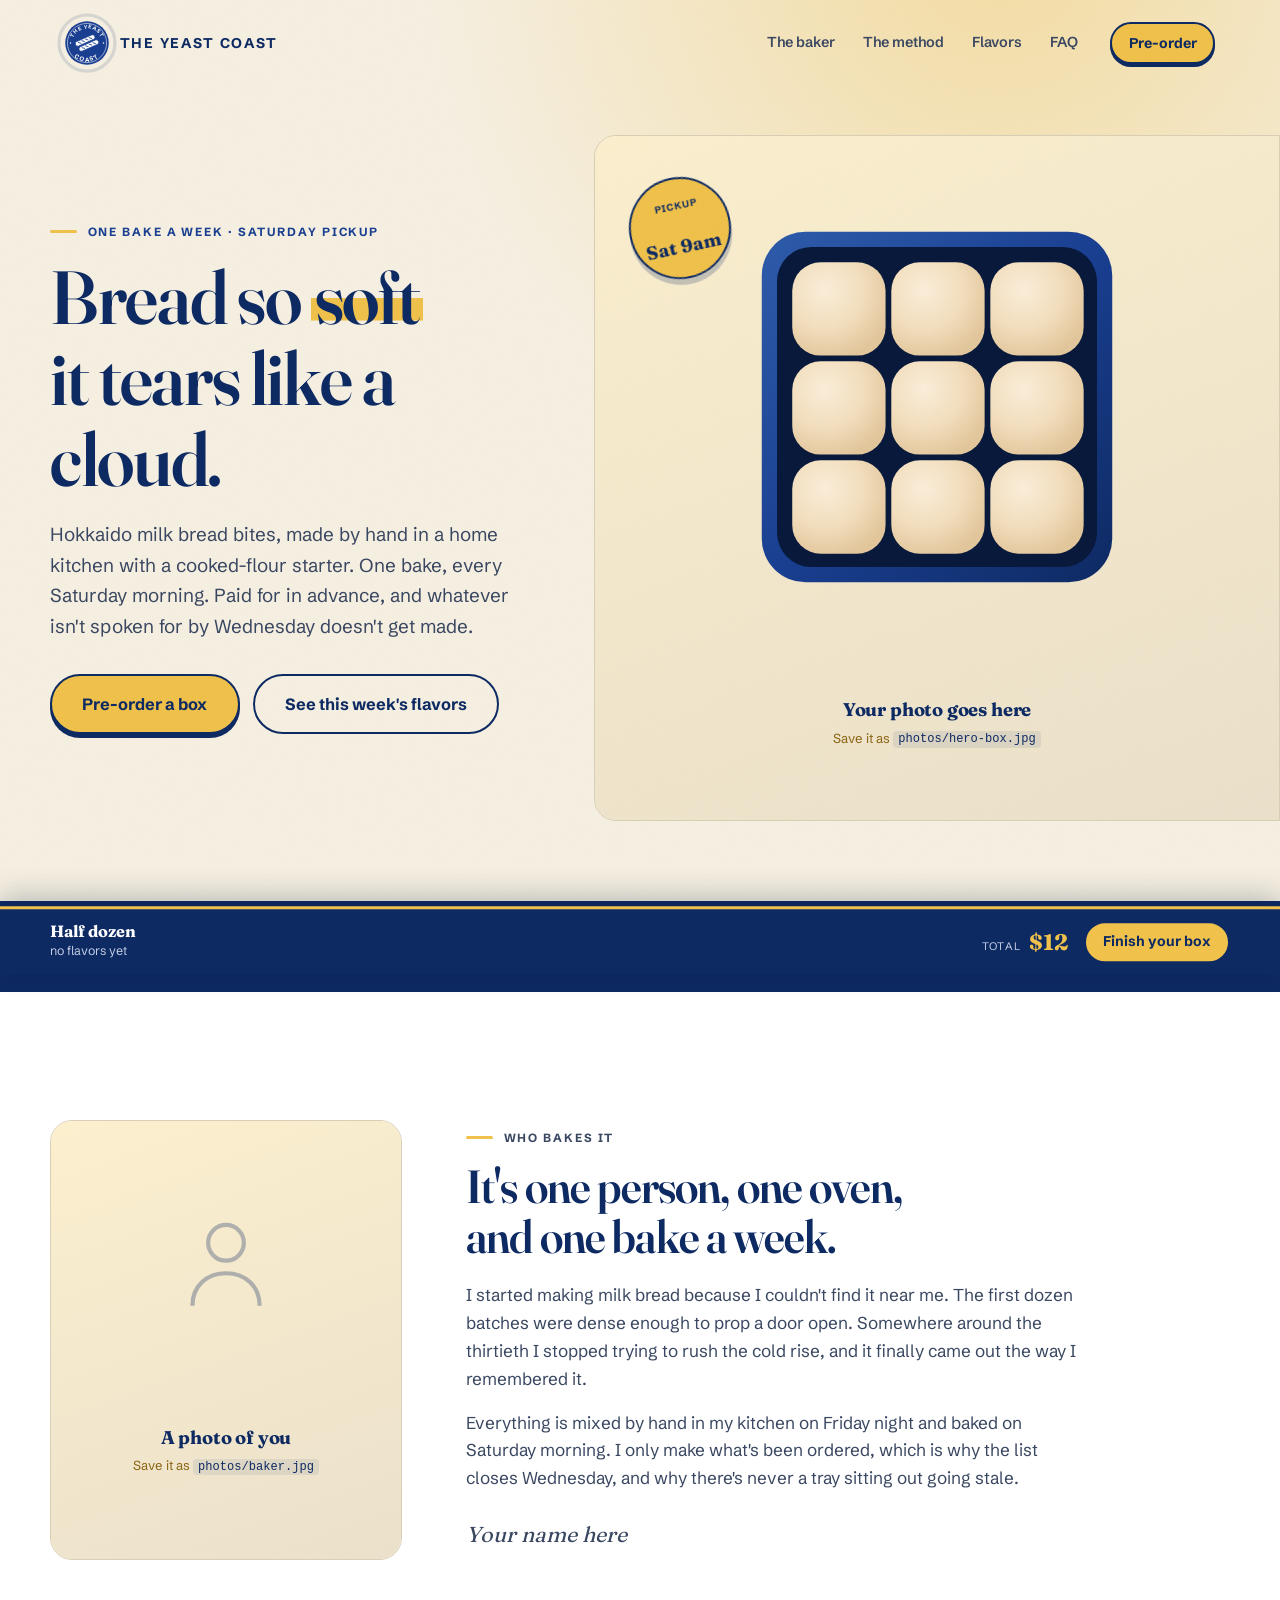
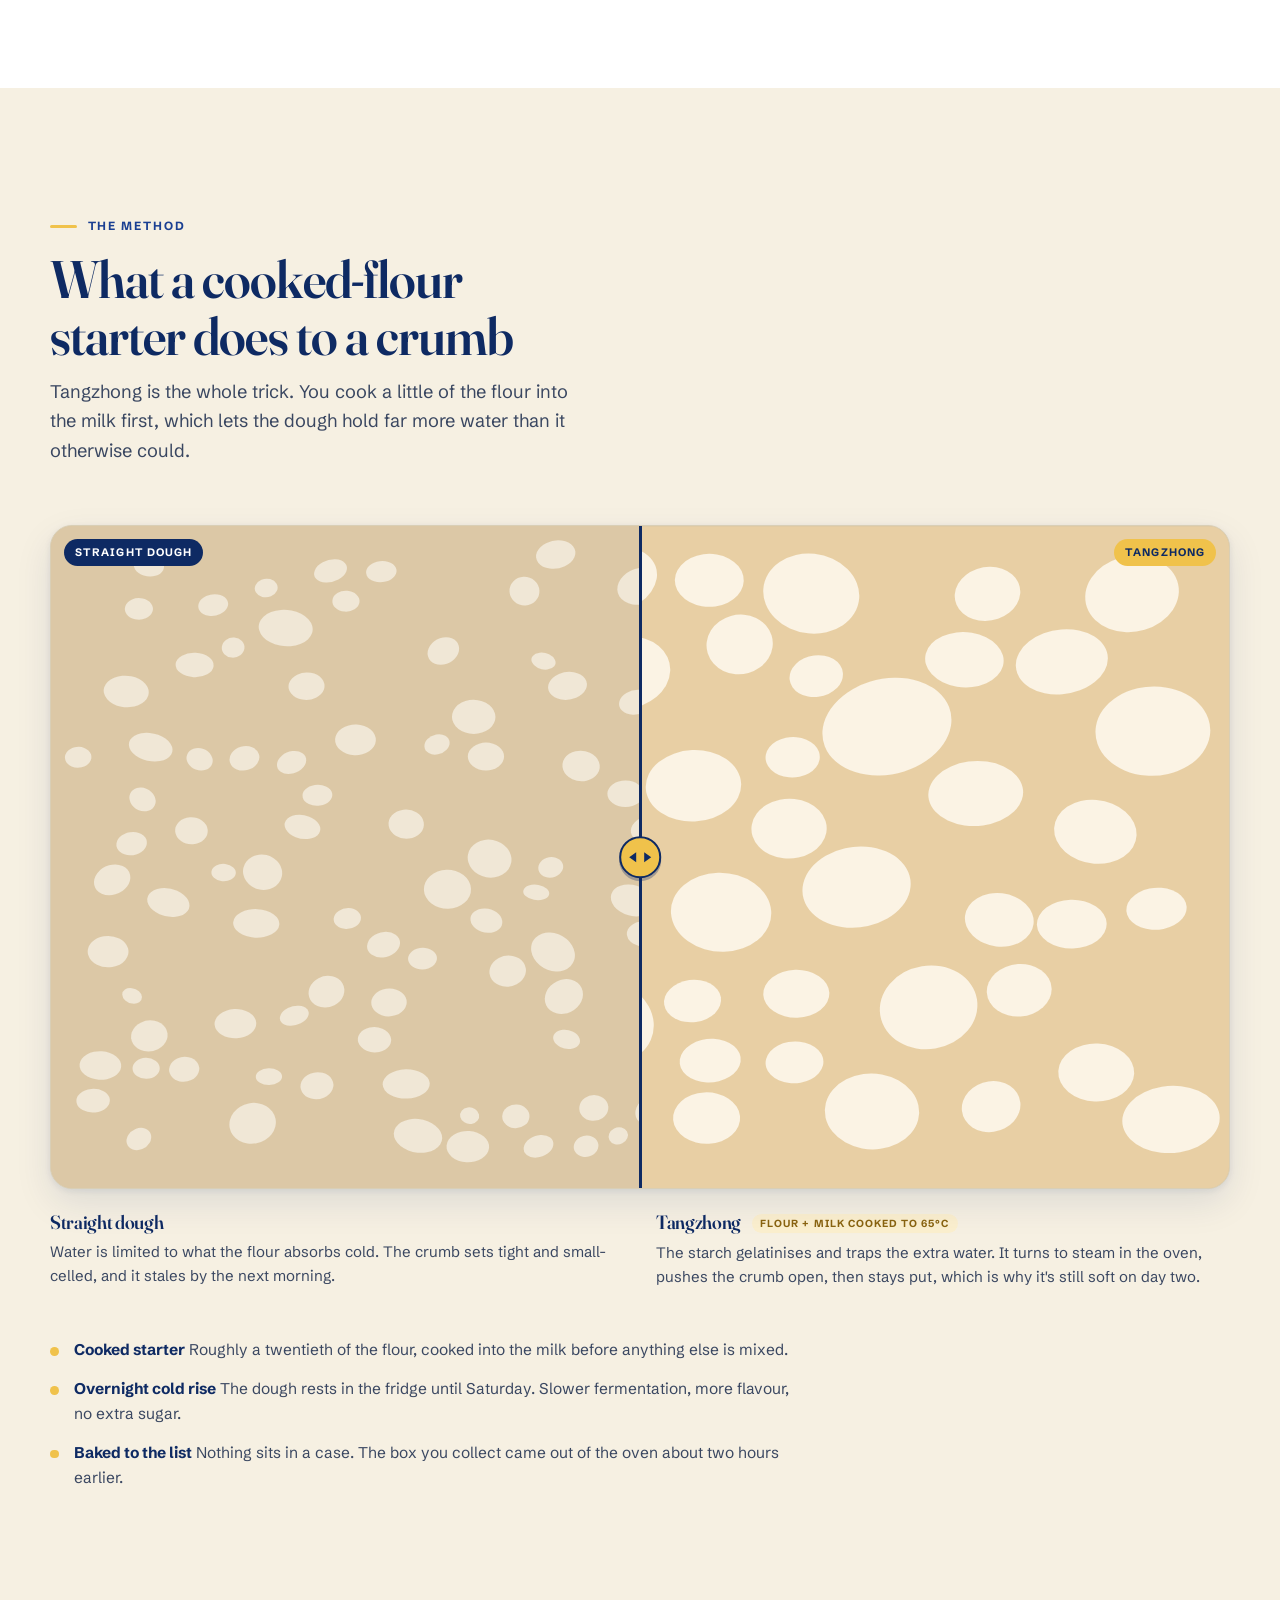
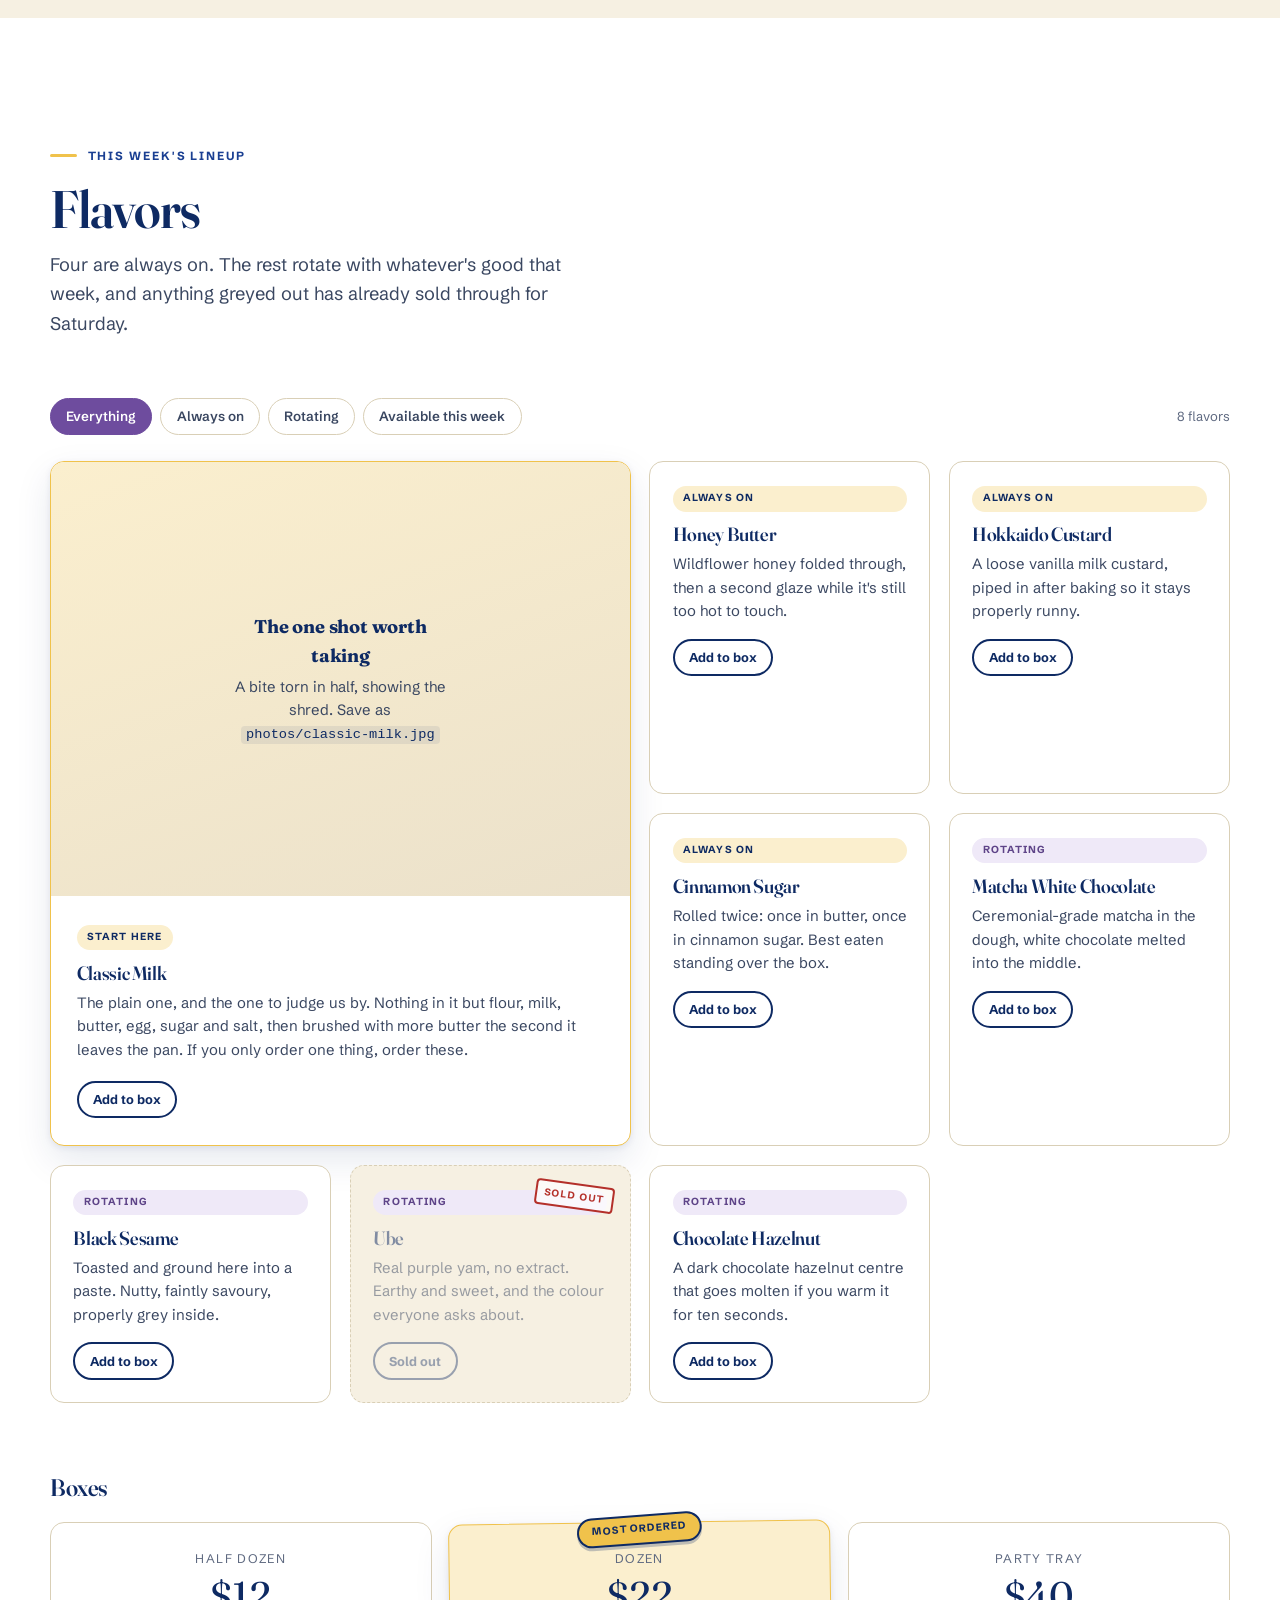
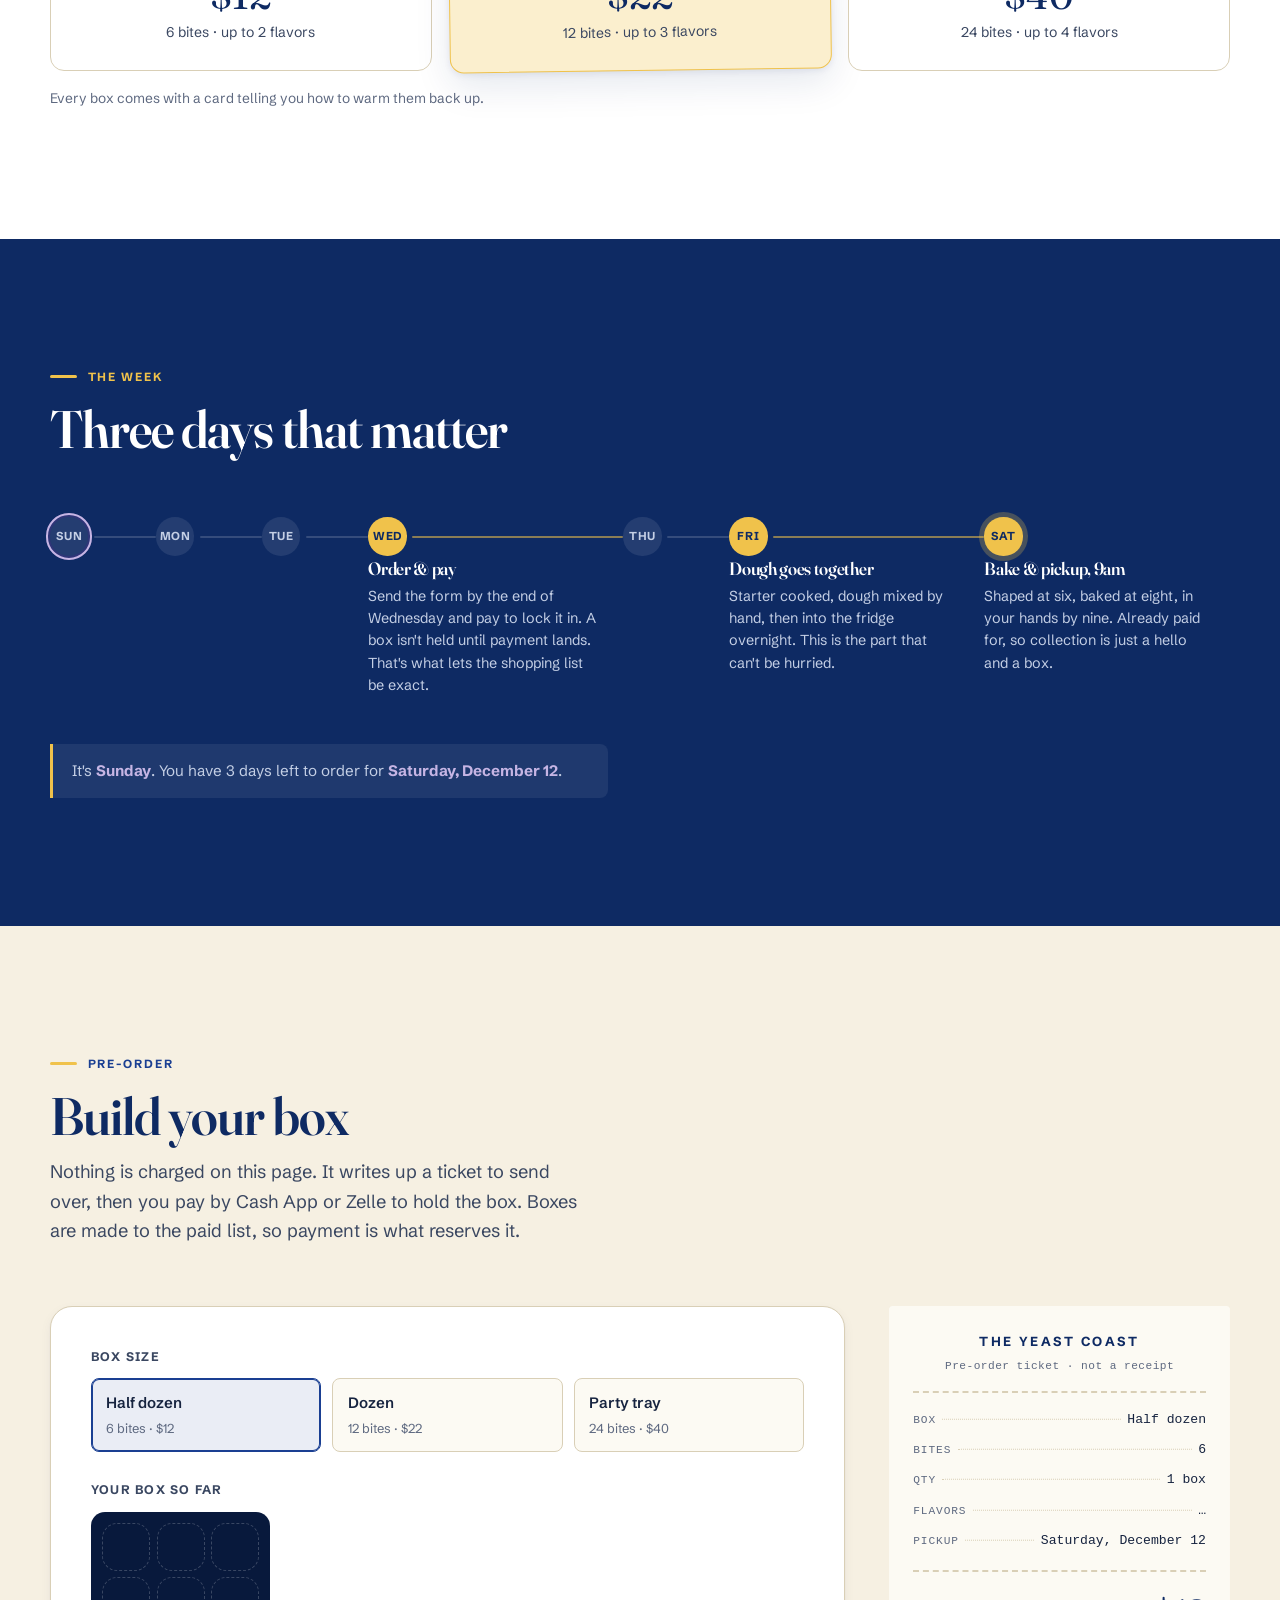
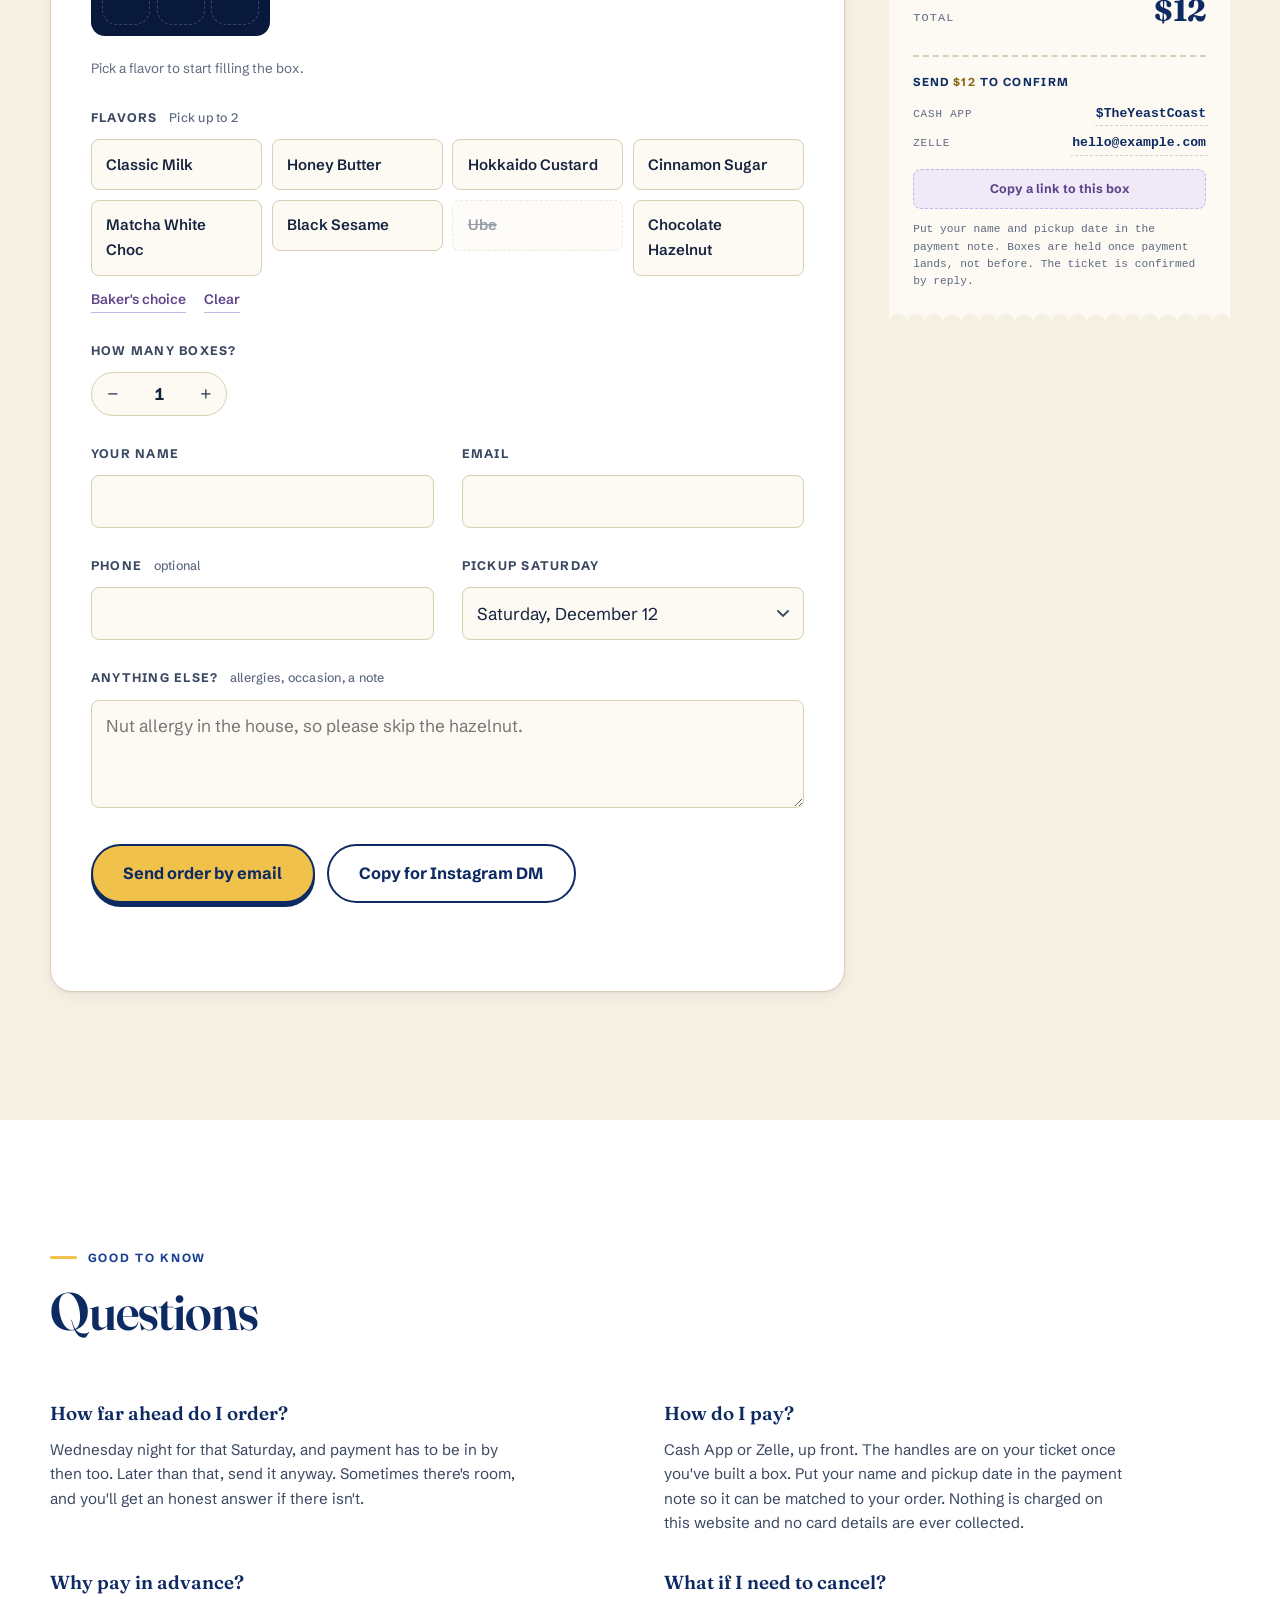
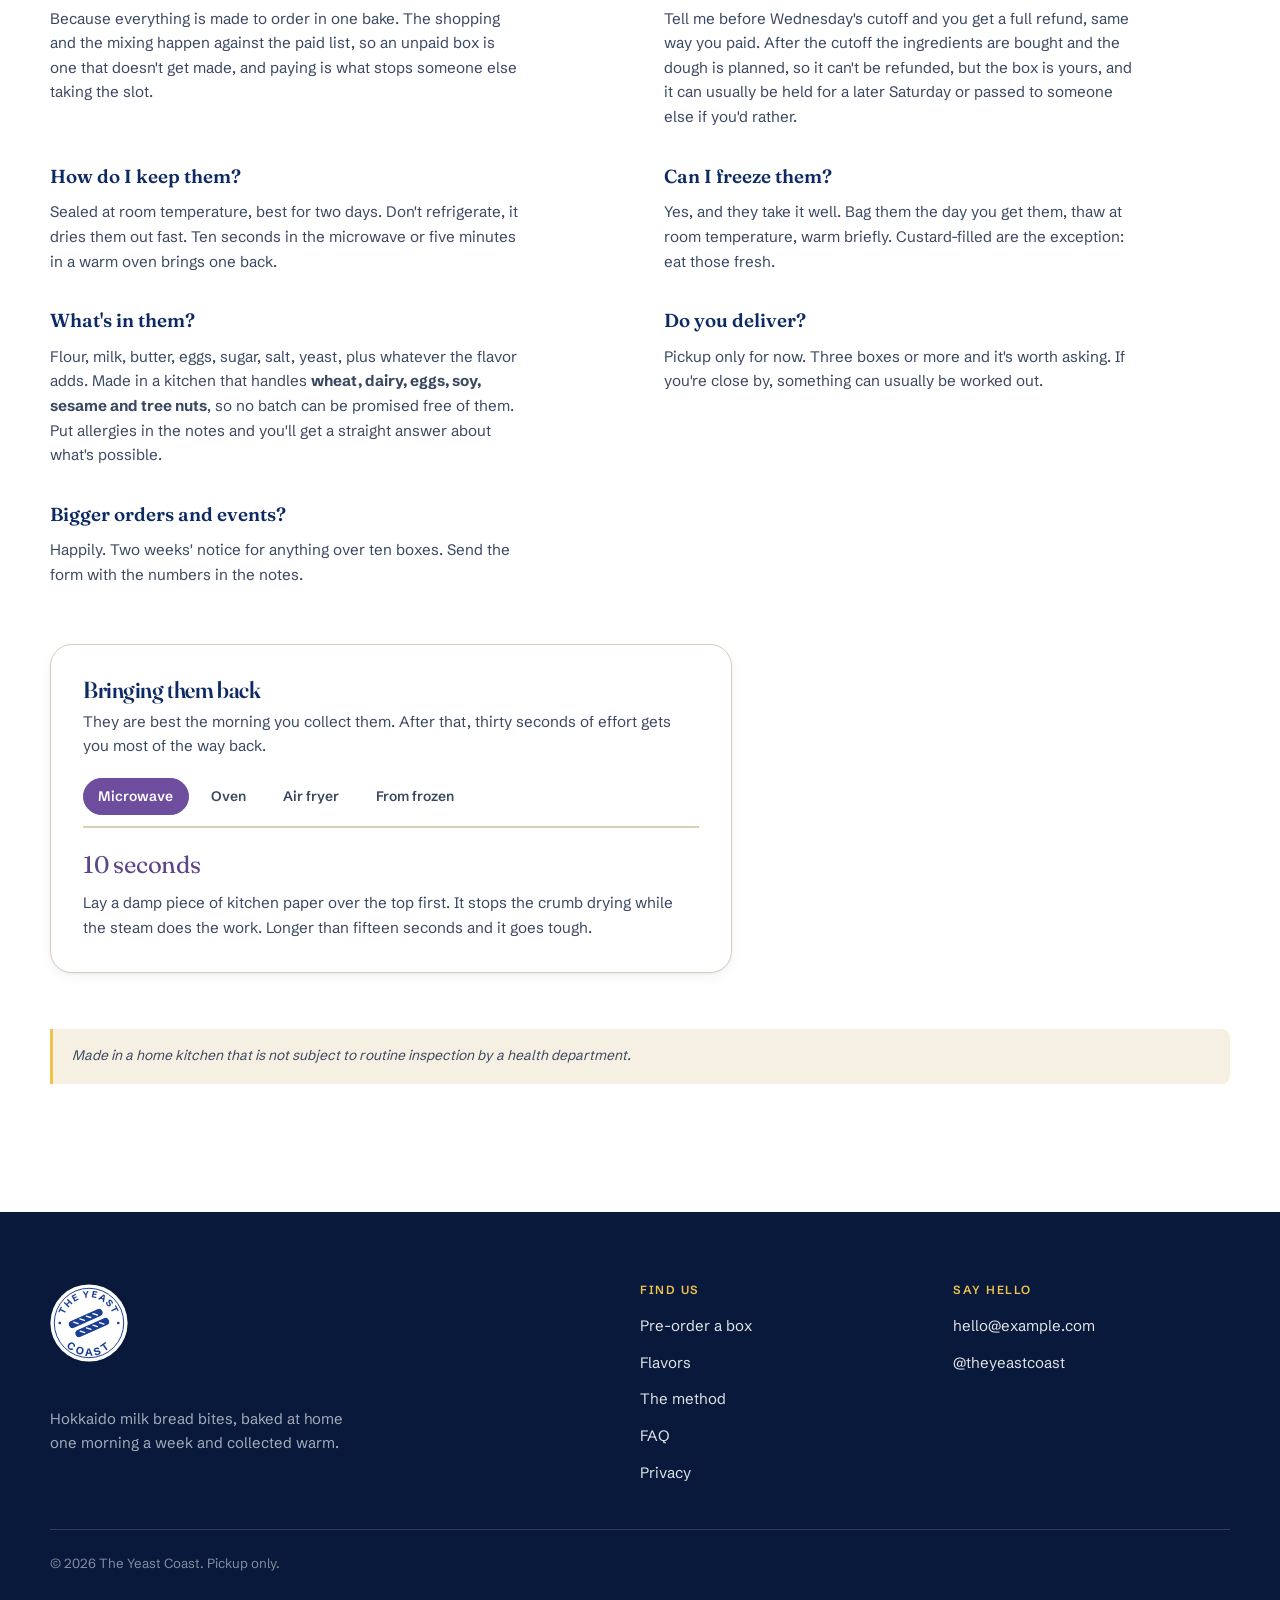
==== commit b476221e: "Remove every em dash 86 of them across the two pages, the stylesheet, the script and the docs. Each " ====
--- a/index.html
+++ b/index.html
@@ -2,519 +2,662 @@
 <html lang="en">
 <head>
 <meta charset="UTF-8">
-<meta name="viewport" content="width=device-width, initial-scale=1">
-<title>Chaos Confections — Cakes, Cake Bread &amp; Cookies</title>
-<meta name="description" content="Chaos Confections is a mountain bakery specializing in layer cakes, cake bread, and hand-piped cookies — plus piping lessons taught one-on-one by the baker.">
-<meta name="theme-color" content="#16295B">
-<link rel="icon" href="assets/logo.png" type="image/png">
-<link rel="stylesheet" href="css/styles.css">
-<script>document.documentElement.className = 'js';</script>
+<meta name="viewport" content="width=device-width, initial-scale=1.0">
+<title>The Yeast Coast</title>
+<meta name="description" content="Hokkaido milk bread bites baked at home in small batches, one bake a week. Pre-order a box for Saturday pickup.">
+<meta name="theme-color" content="#F6F0E2">
+
+<meta property="og:title" content="The Yeast Coast">
+<meta property="og:description" content="Hokkaido milk bread bites baked at home in small batches. One bake a week, Saturday pickup.">
+<meta property="og:type" content="website">
+
+<!-- Simplified badge: the arced type is illegible at 16px, so the loaves carry it. -->
+<link rel="icon" href="data:image/svg+xml,<svg xmlns='http://www.w3.org/2000/svg' viewBox='0 0 100 100'><circle cx='50' cy='50' r='50' fill='%231A3F92'/><circle cx='50' cy='50' r='43' fill='none' stroke='%23fff' stroke-width='2.5'/><g transform='rotate(-24 50 50)'><rect x='21' y='34' width='58' height='14' rx='7' fill='%23fff'/><rect x='21' y='52' width='58' height='14' rx='7' fill='%23fff'/></g></svg>">
+<link rel="stylesheet" href="fonts.css">
+<link rel="stylesheet" href="styles.css">
 </head>
 <body>
 
 <a class="skip-link" href="#main">Skip to content</a>
-
-<!-- ============================ NAV ============================ -->
+<div class="grain" aria-hidden="true"></div>
+
+<!-- ============ LOGO SPRITE ============
+     Both text runs sit on concentric arcs: the top baseline at r=66 grows
+     outward to r≈83, the bottom baseline at r=84 grows inward to r≈65, so
+     the two bands are the same width and the same distance from the ring.
+     ======================================================= -->
+<svg width="0" height="0" style="position:absolute" aria-hidden="true" focusable="false">
+  <symbol id="logo-mark" viewBox="0 0 200 200">
+    <circle class="logo__ground" cx="100" cy="100" r="99"/>
+    <circle class="logo__keyline" cx="100" cy="100" r="89" stroke-width="2.5"/>
+    <path id="logo-arc-top" d="M 34,100 A 66,66 0 0 1 166,100" fill="none"/>
+    <path id="logo-arc-bot" d="M 16,100 A 84,84 0 0 0 184,100" fill="none"/>
+    <text class="logo__type" font-size="24" letter-spacing="3.4">
+      <textPath href="#logo-arc-top" startOffset="50%" text-anchor="middle">THE YEAST</textPath>
+    </text>
+    <text class="logo__type" font-size="27" letter-spacing="6">
+      <textPath href="#logo-arc-bot" startOffset="50%" text-anchor="middle">COAST</textPath>
+    </text>
+    <circle class="logo__dot" cx="25" cy="100" r="3.4"/>
+    <circle class="logo__dot" cx="175" cy="100" r="3.4"/>
+    <g transform="rotate(-24 100 100)">
+      <g transform="translate(-3,-14)">
+        <rect class="logo__loaf" x="52" y="89" width="96" height="22" rx="11"/>
+        <path class="logo__score" d="M68 96l9 8M86 95l9 8M104 95l9 8M122 96l9 8"/>
+      </g>
+      <g transform="translate(3,14)">
+        <rect class="logo__loaf" x="52" y="89" width="96" height="22" rx="11"/>
+        <path class="logo__score" d="M68 96l9 8M86 95l9 8M104 95l9 8M122 96l9 8"/>
+      </g>
+    </g>
+  </symbol>
+</svg>
+
+<!-- ============ NAV ============ -->
 <header class="nav" id="nav">
-  <div class="nav__inner">
-    <a class="nav__brand" href="#top" aria-label="Chaos Confections — back to top">
-      <span class="nav__mark" aria-hidden="true">
-        <img src="assets/logo.png" alt="" width="44" height="44">
-        <span class="nav__mark-fallback">CC</span>
+  <div class="wrap nav__inner">
+    <a class="brand" href="#top" aria-label="The Yeast Coast, home">
+      <span class="brand__badge">
+        <!-- Ring reads out how far down the page you are. The mark is already
+             a circle, so the progress indicator is the mark's own edge. -->
+        <svg class="brand__ring" viewBox="0 0 48 48" aria-hidden="true" focusable="false">
+          <circle class="brand__ring-track" cx="24" cy="24" r="22.4"/>
+          <circle class="brand__ring-fill"  cx="24" cy="24" r="22.4"/>
+        </svg>
+        <svg class="brand__mark logo" viewBox="0 0 200 200" aria-hidden="true" focusable="false"><use href="#logo-mark"/></svg>
       </span>
-      <span class="nav__wordmark">
-        <span class="nav__wordmark-top">Chaos</span>
-        <span class="nav__wordmark-bot">Confections</span>
-      </span>
+      <span class="brand__name" data-business-name>The Yeast Coast</span>
     </a>
 
     <button class="nav__toggle" id="navToggle" aria-expanded="false" aria-controls="navMenu">
-      <span class="nav__toggle-bars" aria-hidden="true"><i></i><i></i><i></i></span>
+      <span class="nav__bars" aria-hidden="true"></span>
       <span class="sr-only">Menu</span>
     </button>
 
-    <nav class="nav__menu" id="navMenu" aria-label="Primary">
-      <ul class="nav__list">
-        <li><a href="#products">Products</a></li>
-        <li><a href="#lessons">Lessons</a></li>
-        <li><a href="#about">About</a></li>
-        <li><a href="#testimonials">Praise</a></li>
+    <nav class="nav__menu" id="navMenu" aria-label="Main">
+      <div class="nav__links" id="navLinks">
+        <span class="nav__pill" id="navPill" aria-hidden="true"></span>
+        <a href="#note" data-spy="note">The baker</a>
+        <a href="#craft" data-spy="craft">The method</a>
+        <a href="#menu" data-spy="menu">Flavors</a>
+        <a href="#faq" data-spy="faq">FAQ</a>
+      </div>
+      <a class="btn btn--sm btn--primary nav__cta" href="#order">Pre-order</a>
+    </nav>
+  </div>
+</header>
+
+<main id="main">
+
+<!-- ============ HERO ============ -->
+<section class="hero" id="top">
+  <div class="wrap hero__grid">
+    <div class="hero__copy">
+      <p class="eyebrow reveal">One bake a week · Saturday pickup</p>
+      <h1 class="hero__title reveal">
+        Bread so <span class="mark">soft</span><br>it tears like a cloud.
+      </h1>
+      <p class="hero__lede reveal">
+        Hokkaido milk bread bites, made by hand in a home kitchen with a cooked-flour
+        starter. One bake, every Saturday morning. Paid for in advance, and
+        whatever isn't spoken for by Wednesday doesn't get made.
+      </p>
+      <div class="hero__cta reveal">
+        <a class="btn btn--primary btn--lg" href="#order">Pre-order a box</a>
+        <a class="btn btn--ghost btn--lg" href="#menu">See this week's flavors</a>
+      </div>
+    </div>
+
+    <figure class="photo photo--hero reveal">
+      <img src="photos/hero-box.jpg" alt="A box of Hokkaido milk bread bites, fresh from the oven" width="1000" height="1000">
+      <!-- Shown until photos/hero-box.jpg exists. The bites brown as the hero scrolls. -->
+      <div class="photo__ph" data-ph>
+        <svg viewBox="0 0 420 420" class="pan" aria-hidden="true" focusable="false">
+          <defs>
+            <linearGradient id="panMetal" x1="0" y1="0" x2="1" y2="1">
+              <stop offset="0%"  stop-color="#2E5CAB"/>
+              <stop offset="50%" stop-color="#1A3F92"/>
+              <stop offset="100%" stop-color="#0E2A63"/>
+            </linearGradient>
+            <radialGradient id="biteTop" cx="35%" cy="30%" r="75%">
+              <stop class="bite-a" offset="0%"/>
+              <stop class="bite-b" offset="55%"/>
+              <stop class="bite-c" offset="100%"/>
+            </radialGradient>
+          </defs>
+          <rect x="26" y="26" width="368" height="368" rx="46" fill="url(#panMetal)"/>
+          <rect x="42" y="42" width="336" height="336" rx="36" fill="#08193C"/>
+          <g class="pan__bites">
+            <g class="bite" style="--i:0"><rect x="58"  y="58"  width="98" height="98" rx="30" fill="url(#biteTop)"/></g>
+            <g class="bite" style="--i:1"><rect x="162" y="58"  width="98" height="98" rx="30" fill="url(#biteTop)"/></g>
+            <g class="bite" style="--i:2"><rect x="266" y="58"  width="98" height="98" rx="30" fill="url(#biteTop)"/></g>
+            <g class="bite" style="--i:3"><rect x="58"  y="162" width="98" height="98" rx="30" fill="url(#biteTop)"/></g>
+            <g class="bite" style="--i:4"><rect x="162" y="162" width="98" height="98" rx="30" fill="url(#biteTop)"/></g>
+            <g class="bite" style="--i:5"><rect x="266" y="162" width="98" height="98" rx="30" fill="url(#biteTop)"/></g>
+            <g class="bite" style="--i:6"><rect x="58"  y="266" width="98" height="98" rx="30" fill="url(#biteTop)"/></g>
+            <g class="bite" style="--i:7"><rect x="162" y="266" width="98" height="98" rx="30" fill="url(#biteTop)"/></g>
+            <g class="bite" style="--i:8"><rect x="266" y="266" width="98" height="98" rx="30" fill="url(#biteTop)"/></g>
+          </g>
+        </svg>
+        <p class="photo__hint"><strong>Your photo goes here</strong>Save it as <code>photos/hero-box.jpg</code></p>
+      </div>
+      <p class="sticker">Pickup<strong>Sat 9am</strong></p>
+    </figure>
+  </div>
+</section>
+
+<!-- ============ THIS WEEK ============ -->
+<section class="weekbar" aria-label="This week's bake">
+  <div class="wrap weekbar__inner">
+    <div class="weekbar__when">
+      <p class="weekbar__label">Next bake</p>
+      <p class="weekbar__date" id="weekDate">…</p>
+    </div>
+    <div class="weekbar__stock">
+      <div class="meter"><div class="meter__fill" id="weekMeter"></div></div>
+      <p class="weekbar__count"><strong id="weekLeft">…</strong> of <span id="weekTotal">…</span> boxes still open · orders close <span id="weekCutoff">Wednesday</span></p>
+    </div>
+    <p class="weekbar__sold" id="weekSold" hidden></p>
+  </div>
+</section>
+
+<!-- ============ BAKER'S NOTE ============ -->
+<section class="section note" id="note">
+  <div class="wrap note__grid">
+    <figure class="photo photo--portrait reveal">
+      <img src="photos/baker.jpg" alt="The baker in the kitchen" width="800" height="1000">
+      <div class="photo__ph" data-ph>
+        <svg viewBox="0 0 80 100" aria-hidden="true" class="ph-glyph">
+          <circle cx="40" cy="36" r="17"/>
+          <path d="M8 96c0-19 14-31 32-31s32 12 32 31"/>
+        </svg>
+        <p class="photo__hint"><strong>A photo of you</strong>Save it as <code>photos/baker.jpg</code></p>
+      </div>
+    </figure>
+
+    <div class="note__body reveal">
+      <p class="eyebrow">Who bakes it</p>
+      <h2>It's one person, one oven,<br>and one bake a week.</h2>
+      <!-- PLACEHOLDER COPY. Rewrite this in your own words. It is the most
+           valuable text on the page and the only part nobody else can copy. -->
+      <p>
+        I started making milk bread because I couldn't find it near me. The first
+        dozen batches were dense enough to prop a door open. Somewhere around the
+        thirtieth I stopped trying to rush the cold rise, and it finally came out
+        the way I remembered it.
+      </p>
+      <p>
+        Everything is mixed by hand in my kitchen on Friday night and baked on
+        Saturday morning. I only make what's been ordered, which is why the list
+        closes Wednesday, and why there's never a tray sitting out going stale.
+      </p>
+      <p class="note__sign">Your name here</p>
+    </div>
+  </div>
+</section>
+
+<!-- ============ THE METHOD ============ -->
+<section class="section section--tint craft" id="craft">
+  <div class="wrap">
+    <div class="section__head reveal">
+      <p class="eyebrow">The method</p>
+      <h2>What a cooked-flour starter does to a crumb</h2>
+      <p class="section__lede">
+        Tangzhong is the whole trick. You cook a little of the flour into the milk
+        first, which lets the dough hold far more water than it otherwise could.
+      </p>
+    </div>
+
+    <div class="wipe reveal">
+      <div class="wipe__stage" id="wipeStage" style="--wipe:50%">
+        <svg viewBox="0 0 260 190" aria-hidden="true" class="wipe__art wipe__art--plain" preserveAspectRatio="none"><ellipse cx="58.8" cy="77.3" rx="3.3" ry="3.0" transform="rotate(169 58.8 77.3)"/><ellipse cx="159.2" cy="105.8" rx="5.0" ry="4.2" transform="rotate(128 159.2 105.8)"/><ellipse cx="96.8" cy="95.5" rx="4.8" ry="5.5" transform="rotate(168 96.8 95.5)"/><ellipse cx="107.6" cy="178.1" rx="2.9" ry="3.6" transform="rotate(46 107.6 178.1)"/><ellipse cx="203.2" cy="176.6" rx="5.2" ry="4.6" transform="rotate(31 203.2 176.6)"/><ellipse cx="145.9" cy="108.0" rx="4.1" ry="4.1" transform="rotate(97 145.9 108.0)"/><ellipse cx="249.0" cy="45.2" rx="4.4" ry="5.2" transform="rotate(86 249.0 45.2)"/><ellipse cx="56.4" cy="46.0" rx="3.9" ry="4.0" transform="rotate(58 56.4 46.0)"/><ellipse cx="250.4" cy="179.7" rx="3.2" ry="3.5" transform="rotate(153 250.4 179.7)"/><ellipse cx="60.8" cy="133.7" rx="3.9" ry="4.6" transform="rotate(16 60.8 133.7)"/><ellipse cx="71.4" cy="147.5" rx="3.7" ry="3.6" transform="rotate(29 71.4 147.5)"/><ellipse cx="85.2" cy="62.7" rx="3.1" ry="2.6" transform="rotate(126 85.2 62.7)"/><ellipse cx="210.3" cy="11.6" rx="3.6" ry="3.5" transform="rotate(155 210.3 11.6)"/><ellipse cx="222.3" cy="91.5" rx="4.3" ry="4.4" transform="rotate(6 222.3 91.5)"/><ellipse cx="21.7" cy="146.4" rx="4.5" ry="4.0" transform="rotate(105 21.7 146.4)"/><ellipse cx="53.7" cy="140.6" rx="3.4" ry="2.6" transform="rotate(147 53.7 140.6)"/><ellipse cx="137.9" cy="27.9" rx="4.6" ry="4.2" transform="rotate(90 137.9 27.9)"/><ellipse cx="213.2" cy="60.4" rx="4.6" ry="5.0" transform="rotate(122 213.2 60.4)"/><ellipse cx="130.1" cy="17.3" rx="4.8" ry="5.6" transform="rotate(38 130.1 17.3)"/><ellipse cx="162.3" cy="141.1" rx="2.5" ry="2.5" transform="rotate(87 162.3 141.1)"/><ellipse cx="93.3" cy="54.8" rx="4.8" ry="4.9" transform="rotate(169 93.3 54.8)"/><ellipse cx="151.8" cy="34.5" rx="2.8" ry="3.2" transform="rotate(119 151.8 34.5)"/><ellipse cx="17.8" cy="91.2" rx="3.2" ry="3.5" transform="rotate(48 17.8 91.2)"/><ellipse cx="44.5" cy="171.5" rx="5.1" ry="5.9" transform="rotate(11 44.5 171.5)"/><ellipse cx="224.1" cy="138.6" rx="2.9" ry="3.5" transform="rotate(163 224.1 138.6)"/><ellipse cx="154.2" cy="82.5" rx="3.4" ry="2.9" transform="rotate(91 154.2 82.5)"/><ellipse cx="230.9" cy="151.5" rx="4.8" ry="4.5" transform="rotate(169 230.9 151.5)"/><ellipse cx="183.4" cy="36.3" rx="3.6" ry="4.0" transform="rotate(1 183.4 36.3)"/><ellipse cx="193.3" cy="70.9" rx="2.7" ry="2.7" transform="rotate(150 193.3 70.9)"/><ellipse cx="58.7" cy="160.7" rx="3.6" ry="3.9" transform="rotate(19 58.7 160.7)"/><ellipse cx="22.0" cy="63.5" rx="5.0" ry="3.9" transform="rotate(25 22.0 63.5)"/><ellipse cx="198.8" cy="34.3" rx="2.3" ry="1.8" transform="rotate(101 198.8 34.3)"/><ellipse cx="205.3" cy="69.6" rx="4.5" ry="4.6" transform="rotate(28 205.3 69.6)"/><ellipse cx="107.1" cy="105.2" rx="2.9" ry="2.2" transform="rotate(13 107.1 105.2)"/><ellipse cx="100.8" cy="127.8" rx="4.0" ry="4.5" transform="rotate(14 100.8 127.8)"/><ellipse cx="65.4" cy="112.7" rx="2.9" ry="3.1" transform="rotate(49 65.4 112.7)"/><ellipse cx="78.4" cy="85.6" rx="3.9" ry="4.2" transform="rotate(172 78.4 85.6)"/><ellipse cx="67.2" cy="61.4" rx="4.4" ry="4.5" transform="rotate(93 67.2 61.4)"/><ellipse cx="47.5" cy="17.8" rx="2.7" ry="2.5" transform="rotate(109 47.5 17.8)"/><ellipse cx="153.6" cy="144.6" rx="4.9" ry="5.2" transform="rotate(125 153.6 144.6)"/><ellipse cx="249.5" cy="7.0" rx="3.6" ry="3.6" transform="rotate(145 249.5 7.0)"/><ellipse cx="74.6" cy="136.8" rx="4.0" ry="3.9" transform="rotate(114 74.6 136.8)"/><ellipse cx="244.3" cy="79.1" rx="3.4" ry="2.8" transform="rotate(173 244.3 79.1)"/><ellipse cx="82.0" cy="124.2" rx="3.1" ry="3.2" transform="rotate(66 82.0 124.2)"/><ellipse cx="25.9" cy="108.1" rx="4.9" ry="3.9" transform="rotate(30 25.9 108.1)"/><ellipse cx="162.5" cy="91.4" rx="2.6" ry="2.2" transform="rotate(169 162.5 91.4)"/><ellipse cx="132.1" cy="87.0" rx="3.7" ry="4.3" transform="rotate(57 132.1 87.0)"/><ellipse cx="73.4" cy="120.2" rx="3.9" ry="3.4" transform="rotate(133 73.4 120.2)"/><ellipse cx="45.3" cy="114.1" rx="5.1" ry="4.1" transform="rotate(4 45.3 114.1)"/><ellipse cx="114.0" cy="45.9" rx="3.9" ry="4.4" transform="rotate(61 114.0 45.9)"/><ellipse cx="102.6" cy="169.5" rx="3.4" ry="3.0" transform="rotate(93 102.6 169.5)"/><ellipse cx="16.6" cy="47.5" rx="4.5" ry="5.0" transform="rotate(104 16.6 47.5)"/><ellipse cx="117.0" cy="68.9" rx="4.1" ry="4.4" transform="rotate(164 117.0 68.9)"/><ellipse cx="46.7" cy="99.4" rx="4.3" ry="5.1" transform="rotate(171 46.7 99.4)"/><ellipse cx="17.9" cy="134.9" rx="2.4" ry="2.0" transform="rotate(49 17.9 134.9)"/><ellipse cx="252.6" cy="153.0" rx="4.3" ry="5.3" transform="rotate(144 252.6 153.0)"/><ellipse cx="176.1" cy="129.1" rx="3.6" ry="3.5" transform="rotate(141 176.1 129.1)"/><ellipse cx="227.6" cy="64.8" rx="2.6" ry="2.8" transform="rotate(8 227.6 64.8)"/><ellipse cx="203.1" cy="156.8" rx="4.9" ry="3.9" transform="rotate(162 203.1 156.8)"/><ellipse cx="233.1" cy="106.2" rx="2.9" ry="3.6" transform="rotate(42 233.1 106.2)"/><ellipse cx="19.4" cy="23.8" rx="3.1" ry="3.1" transform="rotate(106 19.4 23.8)"/><ellipse cx="129.1" cy="50.6" rx="3.4" ry="3.9" transform="rotate(52 129.1 50.6)"/><ellipse cx="252.8" cy="125.6" rx="3.7" ry="2.9" transform="rotate(145 252.8 125.6)"/><ellipse cx="237.1" cy="34.6" rx="2.5" ry="3.1" transform="rotate(166 237.1 34.6)"/><ellipse cx="40.7" cy="142.9" rx="4.6" ry="4.2" transform="rotate(176 40.7 142.9)"/><ellipse cx="53.1" cy="67.9" rx="2.9" ry="3.6" transform="rotate(42 53.1 67.9)"/><ellipse cx="150.8" cy="16.6" rx="2.7" ry="2.3" transform="rotate(30 150.8 16.6)"/><ellipse cx="110.8" cy="122.3" rx="4.6" ry="5.8" transform="rotate(155 110.8 122.3)"/><ellipse cx="32.8" cy="67.0" rx="2.8" ry="3.3" transform="rotate(156 32.8 67.0)"/><ellipse cx="96.1" cy="113.3" rx="3.3" ry="3.7" transform="rotate(133 96.1 113.3)"/><ellipse cx="81.0" cy="175.1" rx="4.7" ry="5.5" transform="rotate(117 81.0 175.1)"/><ellipse cx="231.2" cy="174.2" rx="5.1" ry="5.4" transform="rotate(175 231.2 174.2)"/><ellipse cx="250.5" cy="74.5" rx="2.4" ry="1.9" transform="rotate(175 250.5 74.5)"/><ellipse cx="113.2" cy="135.1" rx="5.1" ry="4.1" transform="rotate(109 113.2 135.1)"/><ellipse cx="234.1" cy="42.7" rx="4.4" ry="4.9" transform="rotate(101 234.1 42.7)"/><ellipse cx="61.7" cy="12.9" rx="3.9" ry="3.0" transform="rotate(145 61.7 12.9)"/><ellipse cx="21.0" cy="155.7" rx="3.0" ry="3.0" transform="rotate(88 21.0 155.7)"/><ellipse cx="248.6" cy="96.1" rx="3.6" ry="3.6" transform="rotate(1 248.6 96.1)"/><ellipse cx="42.7" cy="66.7" rx="3.2" ry="3.6" transform="rotate(28 42.7 66.7)"/><ellipse cx="113.8" cy="147.4" rx="2.6" ry="3.1" transform="rotate(123 113.8 147.4)"/><ellipse cx="162.1" cy="127.2" rx="4.6" ry="3.6" transform="rotate(26 162.1 127.2)"/><ellipse cx="21.6" cy="11.4" rx="3.4" ry="3.0" transform="rotate(22 21.6 11.4)"/><ellipse cx="72.9" cy="13.1" rx="3.0" ry="3.4" transform="rotate(71 72.9 13.1)"/><ellipse cx="253.3" cy="15.0" rx="3.0" ry="3.5" transform="rotate(117 253.3 15.0)"/><ellipse cx="238.4" cy="130.7" rx="2.2" ry="2.0" transform="rotate(125 238.4 130.7)"/><ellipse cx="51.8" cy="29.3" rx="5.2" ry="6.0" transform="rotate(104 51.8 29.3)"/><ellipse cx="193.6" cy="78.9" rx="2.6" ry="3.0" transform="rotate(118 193.6 78.9)"/><ellipse cx="38.1" cy="99.5" rx="2.7" ry="2.5" transform="rotate(8 38.1 99.5)"/><ellipse cx="20.2" cy="78.5" rx="3.5" ry="2.8" transform="rotate(69 20.2 78.5)"/><ellipse cx="133.3" cy="167.4" rx="5.1" ry="3.9" transform="rotate(125 133.3 167.4)"/><ellipse cx="78.4" cy="160.2" rx="5.2" ry="4.2" transform="rotate(178 78.4 160.2)"/><ellipse cx="92.4" cy="169.3" rx="2.4" ry="2.1" transform="rotate(80 92.4 169.3)"/><ellipse cx="184.8" cy="169.7" rx="5.2" ry="4.9" transform="rotate(66 184.8 169.7)"/><ellipse cx="19.4" cy="176.0" rx="3.3" ry="2.6" transform="rotate(114 19.4 176.0)"/><ellipse cx="252.5" cy="170.1" rx="3.7" ry="3.2" transform="rotate(47 252.5 170.1)"/><ellipse cx="139.0" cy="143.7" rx="3.9" ry="3.4" transform="rotate(42 139.0 143.7)"/><ellipse cx="192.3" cy="132.2" rx="2.3" ry="1.8" transform="rotate(135 192.3 132.2)"/><ellipse cx="163.5" cy="176.8" rx="2.6" ry="2.3" transform="rotate(146 163.5 176.8)"/><ellipse cx="65.1" cy="21.6" rx="3.0" ry="3.0" transform="rotate(141 65.1 21.6)"/><ellipse cx="168.3" cy="84.0" rx="5.2" ry="4.4" transform="rotate(139 168.3 84.0)"/><ellipse cx="12.6" cy="122.2" rx="4.5" ry="4.5" transform="rotate(123 12.6 122.2)"/><ellipse cx="177.6" cy="107.0" rx="3.1" ry="2.4" transform="rotate(154 177.6 107.0)"/><ellipse cx="146.3" cy="8.4" rx="3.4" ry="4.1" transform="rotate(6 146.3 8.4)"/><ellipse cx="211.3" cy="96.6" rx="4.3" ry="3.3" transform="rotate(130 211.3 96.6)"/><ellipse cx="128.3" cy="107.5" rx="4.2" ry="5.1" transform="rotate(130 128.3 107.5)"/><ellipse cx="189.4" cy="148.2" rx="2.7" ry="2.9" transform="rotate(152 189.4 148.2)"/><ellipse cx="175.8" cy="72.0" rx="3.4" ry="3.2" transform="rotate(57 175.8 72.0)"/><ellipse cx="126.8" cy="76.9" rx="3.8" ry="4.0" transform="rotate(91 126.8 76.9)"/><ellipse cx="55.5" cy="86.4" rx="4.1" ry="3.3" transform="rotate(27 55.5 86.4)"/><ellipse cx="108.7" cy="38.8" rx="2.8" ry="2.3" transform="rotate(32 108.7 38.8)"/><ellipse cx="238.6" cy="62.3" rx="3.7" ry="3.3" transform="rotate(127 238.6 62.3)"/><ellipse cx="163.1" cy="18.5" rx="4.8" ry="6.0" transform="rotate(51 163.1 18.5)"/><ellipse cx="154.7" cy="119.2" rx="4.1" ry="4.1" transform="rotate(95 154.7 119.2)"/><ellipse cx="139.6" cy="153.3" rx="3.3" ry="3.8" transform="rotate(49 139.6 153.3)"/><ellipse cx="130.9" cy="117.1" rx="3.6" ry="3.8" transform="rotate(85 130.9 117.1)"/><ellipse cx="40.2" cy="34.9" rx="2.9" ry="2.5" transform="rotate(95 40.2 34.9)"/><ellipse cx="35.8" cy="22.7" rx="3.4" ry="3.0" transform="rotate(149 35.8 22.7)"/><ellipse cx="240.4" cy="118.6" rx="3.8" ry="3.6" transform="rotate(119 240.4 118.6)"/><ellipse cx="87.5" cy="104.3" rx="5.2" ry="5.6" transform="rotate(178 87.5 104.3)"/><ellipse cx="31.0" cy="87.5" rx="3.9" ry="3.6" transform="rotate(85 31.0 87.5)"/><ellipse cx="104.5" cy="18.7" rx="3.3" ry="4.1" transform="rotate(177 104.5 18.7)"/><ellipse cx="111.4" cy="8.2" rx="4.5" ry="3.9" transform="rotate(149 111.4 8.2)"/><ellipse cx="29.4" cy="156.0" rx="3.6" ry="3.3" transform="rotate(106 29.4 156.0)"/><ellipse cx="13.5" cy="101.6" rx="3.8" ry="4.6" transform="rotate(30 13.5 101.6)"/><ellipse cx="6.0" cy="66.4" rx="2.9" ry="3.0" transform="rotate(29 6.0 66.4)"/><ellipse cx="187.6" cy="92.8" rx="3.1" ry="3.3" transform="rotate(82 187.6 92.8)"/><ellipse cx="181.2" cy="19.8" rx="5.0" ry="5.2" transform="rotate(121 181.2 19.8)"/><ellipse cx="9.3" cy="165.0" rx="3.4" ry="3.7" transform="rotate(83 9.3 165.0)"/><ellipse cx="119.8" cy="167.1" rx="3.2" ry="3.7" transform="rotate(6 119.8 167.1)"/><ellipse cx="86.6" cy="35.9" rx="4.1" ry="3.3" transform="rotate(117 86.6 35.9)"/><ellipse cx="165.7" cy="58.5" rx="4.7" ry="5.9" transform="rotate(143 165.7 58.5)"/><ellipse cx="241.8" cy="19.1" rx="4.4" ry="4.1" transform="rotate(124 241.8 19.1)"/><ellipse cx="217.1" cy="169.1" rx="2.5" ry="3.0" transform="rotate(125 217.1 169.1)"/><ellipse cx="48.1" cy="158.1" rx="2.4" ry="2.9" transform="rotate(88 48.1 158.1)"/><ellipse cx="118.1" cy="178.1" rx="3.1" ry="2.7" transform="rotate(104 118.1 178.1)"/><ellipse cx="10.9" cy="154.9" rx="4.6" ry="4.1" transform="rotate(5 10.9 154.9)"/><ellipse cx="150.5" cy="179.7" rx="2.7" ry="2.4" transform="rotate(6 150.5 179.7)"/><ellipse cx="247.0" cy="141.5" rx="3.3" ry="3.1" transform="rotate(13 247.0 141.5)"/><ellipse cx="110.3" cy="98.0" rx="2.7" ry="3.0" transform="rotate(22 110.3 98.0)"/><ellipse cx="165.6" cy="30.5" rx="2.8" ry="3.5" transform="rotate(114 165.6 30.5)"/><ellipse cx="180.1" cy="45.9" rx="2.7" ry="3.4" transform="rotate(31 180.1 45.9)"/><ellipse cx="210.4" cy="113.8" rx="4.5" ry="4.8" transform="rotate(147 210.4 113.8)"/><ellipse cx="92.0" cy="178.2" rx="4.7" ry="4.5" transform="rotate(4 92.0 178.2)"/><ellipse cx="225.8" cy="162.7" rx="4.5" ry="3.4" transform="rotate(108 225.8 162.7)"/><ellipse cx="203.7" cy="83.0" rx="5.2" ry="6.0" transform="rotate(96 203.7 83.0)"/><ellipse cx="125.2" cy="175.1" rx="2.5" ry="2.1" transform="rotate(107 125.2 175.1)"/><ellipse cx="187.5" cy="52.6" rx="4.2" ry="5.2" transform="rotate(96 187.5 52.6)"/><ellipse cx="31.7" cy="39.9" rx="4.2" ry="3.5" transform="rotate(4 31.7 39.9)"/><ellipse cx="143.4" cy="85.4" rx="4.3" ry="5.4" transform="rotate(95 143.4 85.4)"/><ellipse cx="96.0" cy="66.2" rx="4.0" ry="4.0" transform="rotate(158 96.0 66.2)"/></svg>
+        <svg viewBox="0 0 260 190" aria-hidden="true" class="wipe__art wipe__art--tang" preserveAspectRatio="none"><ellipse cx="33.3" cy="80.9" rx="12.1" ry="13.9" transform="rotate(70 33.3 80.9)"/><ellipse cx="193.7" cy="138.2" rx="10.7" ry="12.1" transform="rotate(13 193.7 138.2)"/><ellipse cx="144.7" cy="170.0" rx="7.4" ry="7.4" transform="rotate(131 144.7 170.0)"/><ellipse cx="230.7" cy="156.9" rx="8.4" ry="8.3" transform="rotate(25 230.7 156.9)"/><ellipse cx="77.8" cy="115.9" rx="10.2" ry="9.1" transform="rotate(138 77.8 115.9)"/><ellipse cx="16.2" cy="20.7" rx="12.1" ry="13.0" transform="rotate(74 16.2 20.7)"/><ellipse cx="145.3" cy="15.6" rx="7.6" ry="7.6" transform="rotate(80 145.3 15.6)"/><ellipse cx="164.5" cy="134.3" rx="7.3" ry="6.9" transform="rotate(178 164.5 134.3)"/><ellipse cx="201.6" cy="38.4" rx="8.7" ry="7.9" transform="rotate(12 201.6 38.4)"/><ellipse cx="206.7" cy="19.5" rx="7.1" ry="7.9" transform="rotate(24 206.7 19.5)"/><ellipse cx="103.1" cy="65.1" rx="12.6" ry="12.8" transform="rotate(80 103.1 65.1)"/><ellipse cx="204.1" cy="76.8" rx="9.3" ry="10.5" transform="rotate(80 204.1 76.8)"/><ellipse cx="112.7" cy="99.7" rx="8.8" ry="10.0" transform="rotate(89 112.7 99.7)"/><ellipse cx="147.9" cy="110.9" rx="11.0" ry="11.4" transform="rotate(155 147.9 110.9)"/><ellipse cx="141.8" cy="74.6" rx="10.2" ry="10.6" transform="rotate(65 141.8 74.6)"/><ellipse cx="152.0" cy="34.0" rx="8.6" ry="7.3" transform="rotate(96 152.0 34.0)"/><ellipse cx="29.5" cy="112.2" rx="6.2" ry="6.7" transform="rotate(122 29.5 112.2)"/><ellipse cx="87.7" cy="155.0" rx="8.4" ry="8.3" transform="rotate(125 87.7 155.0)"/><ellipse cx="68.5" cy="31.8" rx="11.6" ry="10.2" transform="rotate(137 68.5 31.8)"/><ellipse cx="230.5" cy="87.8" rx="9.5" ry="8.8" transform="rotate(49 230.5 87.8)"/><ellipse cx="243.2" cy="58.9" rx="12.6" ry="12.9" transform="rotate(29 243.2 58.9)"/><ellipse cx="184.5" cy="57.6" rx="13.1" ry="15.1" transform="rotate(48 184.5 57.6)"/><ellipse cx="244.0" cy="109.9" rx="6.7" ry="6.0" transform="rotate(165 244.0 109.9)"/><ellipse cx="53.3" cy="103.9" rx="8.1" ry="7.9" transform="rotate(41 53.3 103.9)"/><ellipse cx="121.6" cy="142.3" rx="11.2" ry="12.7" transform="rotate(157 121.6 142.3)"/><ellipse cx="40.7" cy="14.9" rx="11.4" ry="11.4" transform="rotate(145 40.7 14.9)"/><ellipse cx="127.2" cy="42.1" rx="10.5" ry="9.3" transform="rotate(112 127.2 42.1)"/><ellipse cx="17.7" cy="172.0" rx="5.7" ry="5.0" transform="rotate(155 17.7 172.0)"/><ellipse cx="99.6" cy="33.1" rx="11.4" ry="12.0" transform="rotate(23 99.6 33.1)"/><ellipse cx="177.8" cy="103.7" rx="11.3" ry="12.3" transform="rotate(53 177.8 103.7)"/><ellipse cx="87.8" cy="83.9" rx="8.5" ry="7.4" transform="rotate(57 87.8 83.9)"/><ellipse cx="106.9" cy="122.2" rx="9.4" ry="9.6" transform="rotate(57 106.9 122.2)"/><ellipse cx="181.2" cy="168.1" rx="10.4" ry="10.9" transform="rotate(170 181.2 168.1)"/><ellipse cx="37.7" cy="159.5" rx="12.7" ry="11.3" transform="rotate(127 37.7 159.5)"/><ellipse cx="37.6" cy="47.7" rx="6.5" ry="6.6" transform="rotate(79 37.6 47.7)"/><ellipse cx="168.9" cy="43.1" rx="5.7" ry="6.2" transform="rotate(38 168.9 43.1)"/><ellipse cx="225.3" cy="114.3" rx="7.0" ry="7.7" transform="rotate(88 225.3 114.3)"/><ellipse cx="141.6" cy="136.4" rx="6.0" ry="6.4" transform="rotate(59 141.6 136.4)"/><ellipse cx="223.1" cy="39.0" rx="10.4" ry="9.1" transform="rotate(154 223.1 39.0)"/><ellipse cx="162.9" cy="86.9" rx="8.3" ry="8.6" transform="rotate(8 162.9 86.9)"/><ellipse cx="238.6" cy="19.5" rx="11.2" ry="10.1" transform="rotate(117 238.6 19.5)"/><ellipse cx="57.2" cy="177.0" rx="6.5" ry="7.2" transform="rotate(166 57.2 177.0)"/><ellipse cx="247.2" cy="170.4" rx="9.6" ry="10.8" transform="rotate(78 247.2 170.4)"/><ellipse cx="164.1" cy="154.0" rx="6.0" ry="6.4" transform="rotate(77 164.1 154.0)"/><ellipse cx="10.6" cy="51.3" rx="5.7" ry="5.5" transform="rotate(70 10.6 51.3)"/><ellipse cx="60.6" cy="57.5" rx="7.4" ry="6.9" transform="rotate(60 60.6 57.5)"/><ellipse cx="145.5" cy="153.5" rx="6.8" ry="6.2" transform="rotate(162 145.5 153.5)"/><ellipse cx="66.2" cy="89.0" rx="6.1" ry="6.1" transform="rotate(9 66.2 89.0)"/><ellipse cx="59.7" cy="131.8" rx="11.2" ry="11.0" transform="rotate(22 59.7 131.8)"/><ellipse cx="209.3" cy="113.1" rx="7.4" ry="7.9" transform="rotate(142 209.3 113.1)"/><ellipse cx="96.2" cy="175.2" rx="11.7" ry="12.1" transform="rotate(164 96.2 175.2)"/><ellipse cx="207.5" cy="166.7" rx="7.4" ry="6.4" transform="rotate(105 207.5 166.7)"/><ellipse cx="167.8" cy="19.4" rx="10.5" ry="11.6" transform="rotate(163 167.8 19.4)"/><ellipse cx="115.9" cy="160.1" rx="5.6" ry="6.1" transform="rotate(160 115.9 160.1)"/><ellipse cx="119.3" cy="174.3" rx="6.5" ry="6.6" transform="rotate(151 119.3 174.3)"/><ellipse cx="120.4" cy="81.3" rx="6.2" ry="7.0" transform="rotate(127 120.4 81.3)"/><ellipse cx="124.0" cy="15.4" rx="10.4" ry="8.9" transform="rotate(138 124.0 15.4)"/><ellipse cx="213.7" cy="133.3" rx="7.6" ry="7.1" transform="rotate(109 213.7 133.3)"/><ellipse cx="163.7" cy="66.4" rx="6.0" ry="5.8" transform="rotate(165 163.7 66.4)"/><ellipse cx="16.1" cy="137.7" rx="9.4" ry="8.2" transform="rotate(72 16.1 137.7)"/><ellipse cx="74.7" cy="170.8" rx="5.7" ry="6.0" transform="rotate(165 74.7 170.8)"/><ellipse cx="91.1" cy="102.9" rx="6.3" ry="5.6" transform="rotate(25 91.1 102.9)"/></svg>
+        <span class="wipe__tag wipe__tag--l">Straight dough</span>
+        <span class="wipe__tag wipe__tag--r">Tangzhong</span>
+        <div class="wipe__handle" aria-hidden="true"><span></span></div>
+        <input type="range" class="wipe__range" id="wipeRange" min="0" max="100" value="50" step="0.5"
+               aria-label="Drag to compare the two crumbs: left is straight dough, right is tangzhong">
+      </div>
+      <div class="wipe__captions">
+        <div>
+          <h3>Straight dough</h3>
+          <p>Water is limited to what the flour absorbs cold. The crumb sets tight and small-celled, and it stales by the next morning.</p>
+        </div>
+        <div>
+          <h3>Tangzhong <span class="crumb__temp">flour + milk cooked to 65°C</span></h3>
+          <p>The starch gelatinises and traps the extra water. It turns to steam in the oven, pushes the crumb open, then stays put, which is why it's still soft on day two.</p>
+        </div>
+      </div>
+    </div>
+
+    <ul class="points reveal">
+      <li><strong>Cooked starter</strong> Roughly a twentieth of the flour, cooked into the milk before anything else is mixed.</li>
+      <li><strong>Overnight cold rise</strong> The dough rests in the fridge until Saturday. Slower fermentation, more flavour, no extra sugar.</li>
+      <li><strong>Baked to the list</strong> Nothing sits in a case. The box you collect came out of the oven about two hours earlier.</li>
+    </ul>
+  </div>
+</section>
+
+<!-- ============ FLAVORS ============ -->
+<section class="section" id="menu">
+  <div class="wrap">
+    <div class="section__head reveal">
+      <p class="eyebrow">This week's lineup</p>
+      <h2>Flavors</h2>
+      <p class="section__lede">
+        Four are always on. The rest rotate with whatever's good that week, and
+        anything greyed out has already sold through for Saturday.
+      </p>
+    </div>
+
+    <div class="filters reveal" role="group" aria-label="Filter flavors">
+      <button type="button" class="chip is-on" data-filter="all" aria-pressed="true">Everything</button>
+      <button type="button" class="chip" data-filter="core" aria-pressed="false">Always on</button>
+      <button type="button" class="chip" data-filter="rotating" aria-pressed="false">Rotating</button>
+      <button type="button" class="chip" data-filter="available" aria-pressed="false">Available this week</button>
+      <p class="filters__count" id="filterCount" role="status" aria-live="polite"></p>
+    </div>
+
+    <div class="menu-grid" id="menuGrid">
+      <article class="flavor flavor--feature reveal" data-kind="core" data-flavor="Classic Milk">
+        <figure class="photo photo--flavor">
+          <img src="photos/classic-milk.jpg" alt="Classic milk bread bites, torn open" width="900" height="700">
+          <div class="photo__ph" data-ph>
+            <p class="photo__hint"><strong>The one shot worth taking</strong>A bite torn in half, showing the shred. Save as <code>photos/classic-milk.jpg</code></p>
+          </div>
+        </figure>
+        <div class="flavor__body">
+          <span class="flavor__tag flavor__tag--core">Start here</span>
+          <h3>Classic Milk</h3>
+          <p>
+            The plain one, and the one to judge us by. Nothing in it but flour, milk,
+            butter, egg, sugar and salt, then brushed with more butter the second it
+            leaves the pan. If you only order one thing, order these.
+          </p>
+          <button type="button" class="flavor__add" data-add="Classic Milk">Add to box</button>
+        </div>
+      </article>
+
+      <article class="flavor reveal" data-kind="core" data-flavor="Honey Butter">
+        <span class="flavor__tag flavor__tag--core">Always on</span>
+        <h3>Honey Butter</h3>
+        <p>Wildflower honey folded through, then a second glaze while it's still too hot to touch.</p>
+        <button type="button" class="flavor__add" data-add="Honey Butter">Add to box</button>
+      </article>
+
+      <article class="flavor reveal" data-kind="core" data-flavor="Hokkaido Custard">
+        <span class="flavor__tag flavor__tag--core">Always on</span>
+        <h3>Hokkaido Custard</h3>
+        <p>A loose vanilla milk custard, piped in after baking so it stays properly runny.</p>
+        <button type="button" class="flavor__add" data-add="Hokkaido Custard">Add to box</button>
+      </article>
+
+      <article class="flavor reveal" data-kind="core" data-flavor="Cinnamon Sugar">
+        <span class="flavor__tag flavor__tag--core">Always on</span>
+        <h3>Cinnamon Sugar</h3>
+        <p>Rolled twice: once in butter, once in cinnamon sugar. Best eaten standing over the box.</p>
+        <button type="button" class="flavor__add" data-add="Cinnamon Sugar">Add to box</button>
+      </article>
+
+      <article class="flavor reveal" data-kind="rotating" data-flavor="Matcha White Chocolate">
+        <span class="flavor__tag">Rotating</span>
+        <h3>Matcha White Chocolate</h3>
+        <p>Ceremonial-grade matcha in the dough, white chocolate melted into the middle.</p>
+        <button type="button" class="flavor__add" data-add="Matcha White Chocolate">Add to box</button>
+      </article>
+
+      <article class="flavor reveal" data-kind="rotating" data-flavor="Black Sesame">
+        <span class="flavor__tag">Rotating</span>
+        <h3>Black Sesame</h3>
+        <p>Toasted and ground here into a paste. Nutty, faintly savoury, properly grey inside.</p>
+        <button type="button" class="flavor__add" data-add="Black Sesame">Add to box</button>
+      </article>
+
+      <article class="flavor reveal" data-kind="rotating" data-flavor="Ube">
+        <span class="flavor__tag">Rotating</span>
+        <h3>Ube</h3>
+        <p>Real purple yam, no extract. Earthy and sweet, and the colour everyone asks about.</p>
+        <button type="button" class="flavor__add" data-add="Ube">Add to box</button>
+      </article>
+
+      <article class="flavor reveal" data-kind="rotating" data-flavor="Chocolate Hazelnut">
+        <span class="flavor__tag">Rotating</span>
+        <h3>Chocolate Hazelnut</h3>
+        <p>A dark chocolate hazelnut centre that goes molten if you warm it for ten seconds.</p>
+        <button type="button" class="flavor__add" data-add="Chocolate Hazelnut">Add to box</button>
+      </article>
+    </div>
+
+    <div class="boxes reveal">
+      <h3 class="boxes__title">Boxes</h3>
+      <div class="boxes__grid">
+        <div class="box-card">
+          <p class="box-card__size">Half dozen</p>
+          <p class="box-card__price">$12</p>
+          <p class="box-card__note">6 bites · up to 2 flavors</p>
+        </div>
+        <div class="box-card box-card--featured">
+          <span class="box-card__badge">Most ordered</span>
+          <p class="box-card__size">Dozen</p>
+          <p class="box-card__price">$22</p>
+          <p class="box-card__note">12 bites · up to 3 flavors</p>
+        </div>
+        <div class="box-card">
+          <p class="box-card__size">Party tray</p>
+          <p class="box-card__price">$40</p>
+          <p class="box-card__note">24 bites · up to 4 flavors</p>
+        </div>
+      </div>
+      <p class="boxes__fine">Every box comes with a card telling you how to warm them back up.</p>
+    </div>
+  </div>
+</section>
+
+<!-- ============ THE WEEK ============ -->
+<section class="section section--dark" id="how">
+  <div class="wrap">
+    <div class="section__head reveal">
+      <p class="eyebrow">The week</p>
+      <h2>Three days that matter</h2>
+    </div>
+
+    <ol class="week reveal">
+      <li class="week__day"><span class="week__name">Sun</span></li>
+      <li class="week__day"><span class="week__name">Mon</span></li>
+      <li class="week__day"><span class="week__name">Tue</span></li>
+      <li class="week__day is-mark">
+        <span class="week__name">Wed</span>
+        <div class="week__event">
+          <h3>Order &amp; pay</h3>
+          <p>Send the form by the end of Wednesday and pay to lock it in. A box isn't held until payment lands. That's what lets the shopping list be exact.</p>
+        </div>
+      </li>
+      <li class="week__day"><span class="week__name">Thu</span></li>
+      <li class="week__day is-mark">
+        <span class="week__name">Fri</span>
+        <div class="week__event">
+          <h3>Dough goes together</h3>
+          <p>Starter cooked, dough mixed by hand, then into the fridge overnight. This is the part that can't be hurried.</p>
+        </div>
+      </li>
+      <li class="week__day is-mark is-final">
+        <span class="week__name">Sat</span>
+        <div class="week__event">
+          <h3>Bake &amp; pickup, 9am</h3>
+          <p>Shaped at six, baked at eight, in your hands by nine. Already paid for, so collection is just a hello and a box.</p>
+        </div>
+      </li>
+    </ol>
+
+    <p class="week__status reveal" id="weekStatus" role="status"></p>
+  </div>
+</section>
+
+<!-- ============ ORDER ============ -->
+<section class="section section--tint" id="order">
+  <div class="wrap">
+    <div class="section__head reveal">
+      <p class="eyebrow">Pre-order</p>
+      <h2>Build your box</h2>
+      <p class="section__lede">
+        Nothing is charged on this page. It writes up a ticket to send over, then
+        you pay by Cash App or Zelle to hold the box. Boxes are made to the paid
+        list, so payment is what reserves it.
+      </p>
+    </div>
+
+    <div class="order">
+      <form class="order__form reveal" id="orderForm" novalidate>
+
+        <fieldset class="field">
+          <legend class="field__label">Box size</legend>
+          <div class="choice-row" role="radiogroup" aria-label="Box size">
+            <label class="choice">
+              <input type="radio" name="box" value="6" data-price="12" data-max="2" checked>
+              <span class="choice__body">
+                <span class="choice__title">Half dozen</span>
+                <span class="choice__meta">6 bites · $12</span>
+              </span>
+            </label>
+            <label class="choice">
+              <input type="radio" name="box" value="12" data-price="22" data-max="3">
+              <span class="choice__body">
+                <span class="choice__title">Dozen</span>
+                <span class="choice__meta">12 bites · $22</span>
+              </span>
+            </label>
+            <label class="choice">
+              <input type="radio" name="box" value="24" data-price="40" data-max="4">
+              <span class="choice__body">
+                <span class="choice__title">Party tray</span>
+                <span class="choice__meta">24 bites · $40</span>
+              </span>
+            </label>
+          </div>
+        </fieldset>
+
+        <div class="field">
+          <span class="field__label">Your box so far</span>
+          <div class="tray" id="tray" data-size="6" aria-hidden="true"></div>
+          <ul class="tray-legend" id="trayLegend"></ul>
+          <p class="tray__status" id="trayStatus" role="status" aria-live="polite">Pick a flavor to start filling the box.</p>
+        </div>
+
+        <fieldset class="field">
+          <legend class="field__label">
+            Flavors
+            <span class="field__hint" id="flavorHint">Pick up to 2</span>
+          </legend>
+          <div class="choice-grid" id="flavorGrid">
+            <label class="choice choice--check"><input type="checkbox" name="flavor" value="Classic Milk"><span class="choice__body"><span class="choice__title">Classic Milk</span></span></label>
+            <label class="choice choice--check"><input type="checkbox" name="flavor" value="Honey Butter"><span class="choice__body"><span class="choice__title">Honey Butter</span></span></label>
+            <label class="choice choice--check"><input type="checkbox" name="flavor" value="Hokkaido Custard"><span class="choice__body"><span class="choice__title">Hokkaido Custard</span></span></label>
+            <label class="choice choice--check"><input type="checkbox" name="flavor" value="Cinnamon Sugar"><span class="choice__body"><span class="choice__title">Cinnamon Sugar</span></span></label>
+            <label class="choice choice--check"><input type="checkbox" name="flavor" value="Matcha White Chocolate"><span class="choice__body"><span class="choice__title">Matcha White Choc</span></span></label>
+            <label class="choice choice--check"><input type="checkbox" name="flavor" value="Black Sesame"><span class="choice__body"><span class="choice__title">Black Sesame</span></span></label>
+            <label class="choice choice--check"><input type="checkbox" name="flavor" value="Ube"><span class="choice__body"><span class="choice__title">Ube</span></span></label>
+            <label class="choice choice--check"><input type="checkbox" name="flavor" value="Chocolate Hazelnut"><span class="choice__body"><span class="choice__title">Chocolate Hazelnut</span></span></label>
+          </div>
+          <div class="pick-tools">
+            <button type="button" class="linkish" id="surpriseBtn">Baker's choice</button>
+            <button type="button" class="linkish" id="clearBtn">Clear</button>
+          </div>
+          <p class="error" id="flavorError" hidden>Choose at least one flavor.</p>
+        </fieldset>
+
+        <fieldset class="field">
+          <legend class="field__label">How many boxes?</legend>
+          <div class="stepper">
+            <button type="button" class="stepper__btn" data-step="-1" aria-label="Fewer boxes">−</button>
+            <input class="stepper__input" id="qty" name="qty" type="number" inputmode="numeric" value="1" min="1" max="20" aria-label="Number of boxes">
+            <button type="button" class="stepper__btn" data-step="1" aria-label="More boxes">+</button>
+          </div>
+        </fieldset>
+
+        <div class="field field--split">
+          <label class="labeled">
+            <span class="field__label">Your name</span>
+            <input type="text" id="name" name="name" autocomplete="name" required>
+            <span class="error" data-error-for="name" hidden>Please add your name.</span>
+          </label>
+          <label class="labeled">
+            <span class="field__label">Email</span>
+            <input type="email" id="email" name="email" autocomplete="email" required>
+            <span class="error" data-error-for="email" hidden>Please add a valid email.</span>
+          </label>
+        </div>
+
+        <div class="field field--split">
+          <label class="labeled">
+            <span class="field__label">Phone <span class="field__hint">optional</span></span>
+            <input type="tel" id="phone" name="phone" autocomplete="tel">
+          </label>
+          <label class="labeled">
+            <span class="field__label">Pickup Saturday</span>
+            <select id="pickup" name="pickup"></select>
+          </label>
+        </div>
+
+        <label class="labeled field">
+          <span class="field__label">Anything else? <span class="field__hint">allergies, occasion, a note</span></span>
+          <textarea id="notes" name="notes" rows="3" placeholder="Nut allergy in the house, so please skip the hazelnut."></textarea>
+        </label>
+
+        <div class="order__actions">
+          <button class="btn btn--primary btn--lg" type="submit">Send order by email</button>
+          <button class="btn btn--ghost btn--lg" type="button" id="dmBtn">Copy for Instagram DM</button>
+        </div>
+        <p class="order__status" id="orderStatus" role="status" aria-live="polite"></p>
+      </form>
+
+      <!-- ---- TICKET ---- -->
+      <aside class="order__summary reveal" aria-label="Order summary">
+        <div class="ticket">
+          <div class="ticket__head">
+            <p class="ticket__shop" data-business-name>The Yeast Coast</p>
+            <p class="ticket__sub">Pre-order ticket · not a receipt</p>
+          </div>
+          <dl class="ticket__list" id="summaryList"></dl>
+          <div class="ticket__total">
+            <span>Total</span>
+            <strong id="summaryTotal">$12</strong>
+          </div>
+          <div class="ticket__pay">
+            <p class="ticket__payhead">Send <span id="payAmount">$12</span> to confirm</p>
+            <ul class="ticket__methods">
+              <li><span>Cash App</span><button type="button" class="copyable" data-pay="cashapp" data-copy>…</button></li>
+              <li><span>Zelle</span><button type="button" class="copyable" data-pay="zelle" data-copy>…</button></li>
+            </ul>
+            <button type="button" class="ticket__share" id="shareBtn">Copy a link to this box</button>
+            <p class="ticket__fine">Put your name and pickup date in the payment note. Boxes are held once payment lands, not before. The ticket is confirmed by reply.</p>
+          </div>
+        </div>
+      </aside>
+    </div>
+  </div>
+</section>
+
+<!-- ============ FAQ ============ -->
+<section class="section" id="faq">
+  <div class="wrap">
+    <div class="section__head reveal">
+      <p class="eyebrow">Good to know</p>
+      <h2>Questions</h2>
+    </div>
+
+    <dl class="qa-list reveal">
+      <div class="qa-item">
+        <dt>How far ahead do I order?</dt>
+        <dd>Wednesday night for that Saturday, and payment has to be in by then too. Later than that, send it anyway. Sometimes there's room, and you'll get an honest answer if there isn't.</dd>
+      </div>
+      <div class="qa-item">
+        <dt>How do I pay?</dt>
+        <dd>Cash App or Zelle, up front. The handles are on your ticket once you've built a box. Put your name and pickup date in the payment note so it can be matched to your order. Nothing is charged on this website and no card details are ever collected.</dd>
+      </div>
+      <div class="qa-item">
+        <dt>Why pay in advance?</dt>
+        <dd>Because everything is made to order in one bake. The shopping and the mixing happen against the paid list, so an unpaid box is one that doesn't get made, and paying is what stops someone else taking the slot.</dd>
+      </div>
+      <div class="qa-item">
+        <dt>What if I need to cancel?</dt>
+        <dd>Tell me before Wednesday's cutoff and you get a full refund, same way you paid. After the cutoff the ingredients are bought and the dough is planned, so it can't be refunded, but the box is yours, and it can usually be held for a later Saturday or passed to someone else if you'd rather.</dd>
+      </div>
+      <div class="qa-item">
+        <dt>How do I keep them?</dt>
+        <dd>Sealed at room temperature, best for two days. Don't refrigerate, it dries them out fast. Ten seconds in the microwave or five minutes in a warm oven brings one back.</dd>
+      </div>
+      <div class="qa-item">
+        <dt>Can I freeze them?</dt>
+        <dd>Yes, and they take it well. Bag them the day you get them, thaw at room temperature, warm briefly. Custard-filled are the exception: eat those fresh.</dd>
+      </div>
+      <div class="qa-item">
+        <dt>What's in them?</dt>
+        <dd>Flour, milk, butter, eggs, sugar, salt, yeast, plus whatever the flavor adds. Made in a kitchen that handles <strong>wheat, dairy, eggs, soy, sesame and tree nuts</strong>, so no batch can be promised free of them. Put allergies in the notes and you'll get a straight answer about what's possible.</dd>
+      </div>
+      <div class="qa-item">
+        <dt>Do you deliver?</dt>
+        <dd>Pickup only for now. Three boxes or more and it's worth asking. If you're close by, something can usually be worked out.</dd>
+      </div>
+      <div class="qa-item">
+        <dt>Bigger orders and events?</dt>
+        <dd>Happily. Two weeks' notice for anything over ten boxes. Send the form with the numbers in the notes.</dd>
+      </div>
+    </dl>
+
+    <section class="reheat reveal" aria-labelledby="reheatTitle">
+      <h3 id="reheatTitle">Bringing them back</h3>
+      <p class="reheat__lede">They are best the morning you collect them. After that, thirty seconds of effort gets you most of the way back.</p>
+      <div class="tabs" role="tablist" aria-label="Reheating method">
+        <button role="tab" id="tab-micro" aria-controls="panel-micro" aria-selected="true"  class="tab">Microwave</button>
+        <button role="tab" id="tab-oven"  aria-controls="panel-oven"  aria-selected="false" class="tab" tabindex="-1">Oven</button>
+        <button role="tab" id="tab-air"   aria-controls="panel-air"   aria-selected="false" class="tab" tabindex="-1">Air fryer</button>
+        <button role="tab" id="tab-froz"  aria-controls="panel-froz"  aria-selected="false" class="tab" tabindex="-1">From frozen</button>
+      </div>
+      <div class="tabpanel" role="tabpanel" id="panel-micro" aria-labelledby="tab-micro" tabindex="0">
+        <p class="reheat__time">10 seconds</p>
+        <p>Lay a damp piece of kitchen paper over the top first. It stops the crumb drying while the steam does the work. Longer than fifteen seconds and it goes tough.</p>
+      </div>
+      <div class="tabpanel" role="tabpanel" id="panel-oven" aria-labelledby="tab-oven" tabindex="0" hidden>
+        <p class="reheat__time">5 minutes at 300°F / 150°C</p>
+        <p>The best result if you have the patience. The outside firms up again and the inside goes soft. Straight on the rack, no foil.</p>
+      </div>
+      <div class="tabpanel" role="tabpanel" id="panel-air" aria-labelledby="tab-air" tabindex="0" hidden>
+        <p class="reheat__time">3 minutes at 300°F / 150°C</p>
+        <p>Quick, and very good on the cinnamon sugar ones. Watch the custard-filled: the filling gets hotter than the bread looks.</p>
+      </div>
+      <div class="tabpanel" role="tabpanel" id="panel-froz" aria-labelledby="tab-froz" tabindex="0" hidden>
+        <p class="reheat__time">Thaw first, then any of the above</p>
+        <p>Out of the bag and on the counter for an hour. Don't reheat from frozen: the outside dries out before the middle wakes up.</p>
+      </div>
+    </section>
+
+    <p class="cottage reveal">
+      Made in a home kitchen that is not subject to routine inspection by a health department.
+    </p>
+  </div>
+</section>
+
+</main>
+
+<!-- Appears once the hero is past and the order form is not on screen. -->
+<div class="orderbar" id="orderBar" hidden>
+  <div class="wrap orderbar__inner">
+    <p class="orderbar__box"><strong id="barBox">Half dozen</strong><span id="barFlavors">no flavors yet</span></p>
+    <p class="orderbar__total"><span>Total</span><strong id="barTotal">$12</strong></p>
+    <a class="btn btn--primary btn--sm" href="#order">Finish your box</a>
+  </div>
+</div>
+
+<!-- ============ FOOTER ============ -->
+<footer class="footer">
+  <div class="wrap footer__inner">
+    <div class="footer__brand">
+      <svg class="footer__mark logo logo--reversed" viewBox="0 0 200 200" aria-hidden="true" focusable="false"><use href="#logo-mark"/></svg>
+      <p>Hokkaido milk bread bites, baked at home one morning a week and collected warm.</p>
+    </div>
+    <div class="footer__col">
+      <h4>Find us</h4>
+      <ul>
+        <li><a href="#order">Pre-order a box</a></li>
+        <li><a href="#menu">Flavors</a></li>
+        <li><a href="#craft">The method</a></li>
+        <li><a href="#faq">FAQ</a></li>
+        <li><a href="privacy.html">Privacy</a></li>
       </ul>
-      <a class="btn btn--sm btn--primary nav__cta" href="#contact">Place an inquiry</a>
-    </nav>
-  </div>
-</header>
-
-<main id="main">
-
-  <!-- ============================ HERO ============================ -->
-  <section class="hero" id="top">
-    <div class="hero__range" aria-hidden="true">
-      <svg viewBox="0 0 1440 520" preserveAspectRatio="xMidYMax slice" focusable="false">
-        <path class="range range--4" d="M0 300 L180 190 L330 285 L500 165 L690 300 L860 205 L1040 310 L1230 190 L1440 300 L1440 520 L0 520 Z"/>
-        <path class="range range--3" d="M0 355 L200 250 L370 350 L560 240 L760 355 L950 265 L1150 365 L1330 260 L1440 340 L1440 520 L0 520 Z"/>
-        <path class="range range--2" d="M0 415 L230 320 L430 415 L640 315 L850 420 L1060 330 L1270 425 L1440 355 L1440 520 L0 520 Z"/>
-        <path class="range range--1" d="M0 470 L260 395 L480 475 L720 390 L960 480 L1200 400 L1440 470 L1440 520 L0 520 Z"/>
-      </svg>
-    </div>
-
-    <div class="hero__inner">
-      <div class="hero__badge" id="heroBadge">
-        <div class="media media--badge" data-label="logo.png">
-          <img src="assets/logo.png" alt="Chaos Confections logo: a bearded baker holding a whisk of frosting against a mountain range." width="360" height="360" fetchpriority="high">
-        </div>
-      </div>
-
-      <p class="hero__eyebrow">Est. in a very small kitchen</p>
-      <h1 class="hero__title">Beautifully <em>chaotic</em> baking.</h1>
-      <p class="hero__lede">
-        Layer cakes, cake bread, and hand-piped cookies made in small batches —
-        and piping lessons taught by the baker who makes them.
-      </p>
-      <div class="hero__actions">
-        <a class="btn btn--primary" href="#products">See what we bake</a>
-        <a class="btn btn--secondary" href="#lessons">Book a piping lesson</a>
-      </div>
-    </div>
-
-    <div class="hero__scroll" aria-hidden="true">
-      <span>Scroll</span>
-      <i></i>
-    </div>
-  </section>
-
-  <!-- ============================ PRODUCTS ============================ -->
-  <section class="section section--products" id="products" aria-labelledby="products-h">
-    <div class="wrap">
-      <header class="section__head" data-reveal>
-        <p class="eyebrow">What we bake</p>
-        <h2 class="section__title" id="products-h">Three things, done properly.</h2>
-        <p class="section__lede">
-          We keep the menu short on purpose. Everything is baked to order, in batches small enough
-          that the baker still touches every single one.
-        </p>
-      </header>
-
-      <ul class="cards" id="productCards">
-
-        <li class="card" data-reveal style="--i:0">
-          <div class="media media--product" data-label="product-cakes.jpg">
-            <img src="assets/img/product-cakes.jpg" alt="A tall frosted layer cake finished with piped rosettes." width="1200" height="1500" loading="lazy">
-          </div>
-          <div class="card__body">
-            <h3 class="card__title">Layer Cakes</h3>
-            <p class="card__blurb">Celebration cakes, tiered and hand-finished. Six flavors, rotating seasonally.</p>
-            <button class="card__toggle" type="button" aria-expanded="false" aria-controls="panel-cakes">
-              <span class="card__toggle-label">Details</span>
-              <span class="card__toggle-icon" aria-hidden="true"></span>
-            </button>
-          </div>
-          <div class="card__panel" id="panel-cakes">
-            <div class="card__panel-inner">
-              <dl class="spec">
-                <div><dt>Sizes</dt><dd>6", 8", 10", and tiered</dd></div>
-                <div><dt>Lead time</dt><dd>7 days · 14 tiered</dd></div>
-                <div><dt>From</dt><dd>$68</dd></div>
-              </dl>
-              <p class="card__note">
-                Brown butter vanilla, dark chocolate olive oil, spiced pear, lemon poppy,
-                black sesame, and one seasonal flavor we refuse to plan in advance.
-              </p>
-              <a class="link-arrow" href="#contact">Ask about a cake <span aria-hidden="true">→</span></a>
-            </div>
-          </div>
-        </li>
-
-        <li class="card" data-reveal style="--i:1">
-          <div class="media media--product" data-label="product-cake-bread.jpg">
-            <img src="assets/img/product-cake-bread.jpg" alt="A sliced loaf of cake bread with a crackled sugar top." width="1200" height="1500" loading="lazy">
-          </div>
-          <div class="card__body">
-            <h3 class="card__title">Cake Bread</h3>
-            <p class="card__blurb">The loaf that can't decide what it is. Dense, buttery, sliceable, gone by Tuesday.</p>
-            <button class="card__toggle" type="button" aria-expanded="false" aria-controls="panel-bread">
-              <span class="card__toggle-label">Details</span>
-              <span class="card__toggle-icon" aria-hidden="true"></span>
-            </button>
-          </div>
-          <div class="card__panel" id="panel-bread">
-            <div class="card__panel-inner">
-              <dl class="spec">
-                <div><dt>Sizes</dt><dd>Full loaf · half loaf</dd></div>
-                <div><dt>Lead time</dt><dd>48 hours</dd></div>
-                <div><dt>From</dt><dd>$16</dd></div>
-              </dl>
-              <p class="card__note">
-                Brown sugar banana, olive oil citrus, cardamom apple, and a chocolate loaf
-                with a crackled sugar top that we are told is illegal in some households.
-              </p>
-              <a class="link-arrow" href="#contact">Ask about cake bread <span aria-hidden="true">→</span></a>
-            </div>
-          </div>
-        </li>
-
-        <li class="card" data-reveal style="--i:2">
-          <div class="media media--product" data-label="product-cookies.jpg">
-            <img src="assets/img/product-cookies.jpg" alt="Decorated cookies finished with fine piped royal icing detail." width="1200" height="1500" loading="lazy">
-          </div>
-          <div class="card__body">
-            <h3 class="card__title">Cookies</h3>
-            <p class="card__blurb">Piped royal icing on one side of the case, brown butter chunk on the other.</p>
-            <button class="card__toggle" type="button" aria-expanded="false" aria-controls="panel-cookies">
-              <span class="card__toggle-label">Details</span>
-              <span class="card__toggle-icon" aria-hidden="true"></span>
-            </button>
-          </div>
-          <div class="card__panel" id="panel-cookies">
-            <div class="card__panel-inner">
-              <dl class="spec">
-                <div><dt>Sold as</dt><dd>Dozen · half dozen</dd></div>
-                <div><dt>Lead time</dt><dd>5 days for decorated</dd></div>
-                <div><dt>From</dt><dd>$28/dozen</dd></div>
-              </dl>
-              <p class="card__note">
-                Custom decorated sets for weddings, launches, and birthdays — matched to your
-                colors. Corporate runs of 200+ are welcome with three weeks' notice.
-              </p>
-              <a class="link-arrow" href="#contact">Ask about cookies <span aria-hidden="true">→</span></a>
-            </div>
-          </div>
-        </li>
-
+    </div>
+    <div class="footer__col">
+      <h4>Say hello</h4>
+      <ul>
+        <li><a data-contact="email" href="#">Email</a></li>
+        <li><a data-contact="instagram" href="#" rel="noopener">Instagram</a></li>
       </ul>
     </div>
-  </section>
-
-  <!-- ============================ LESSONS ============================ -->
-  <section class="section section--lessons" id="lessons" aria-labelledby="lessons-h">
-    <div class="wrap">
-      <header class="section__head" data-reveal>
-        <p class="eyebrow eyebrow--onDark">Learn from the baker</p>
-        <h2 class="section__title" id="lessons-h">Piping lessons, taught by hand.</h2>
-        <p class="section__lede">
-          Two hours at the bench with Marcus. You'll leave able to hold a bag properly,
-          control pressure, and pipe a border that doesn't wobble — which is most of the battle.
-        </p>
-      </header>
-
-      <div class="lessons__grid">
-
-        <div class="lessons__demo" data-reveal>
-          <div class="demo">
-            <div class="demo__head">
-              <h3 class="demo__title">Try it — drag to pipe</h3>
-              <button class="demo__clear" type="button" id="pipeClear">Clear</button>
-            </div>
-
-            <canvas class="demo__canvas" id="pipeCanvas"
-                    role="img"
-                    aria-label="A practice surface. Drag your pointer across it to draw a frosting line in the selected tip and color."></canvas>
-
-            <div class="demo__controls">
-              <fieldset class="demo__set">
-                <legend>Tip</legend>
-                <div class="chiprow" role="group">
-                  <button class="chip is-active" type="button" data-tip="round" aria-pressed="true">Round</button>
-                  <button class="chip" type="button" data-tip="star" aria-pressed="false">Star</button>
-                  <button class="chip" type="button" data-tip="ribbon" aria-pressed="false">Ribbon</button>
-                </div>
-              </fieldset>
-
-              <fieldset class="demo__set">
-                <legend>Color</legend>
-                <div class="chiprow" role="group">
-                  <button class="swatch is-active" type="button" data-color="#F8F1E3" aria-pressed="true"><span class="sr-only">Cream</span></button>
-                  <button class="swatch" type="button" data-color="#E4571D" aria-pressed="false"><span class="sr-only">Orange</span></button>
-                  <button class="swatch" type="button" data-color="#C69B4A" aria-pressed="false"><span class="sr-only">Gold</span></button>
-                </div>
-              </fieldset>
-            </div>
-
-            <p class="demo__hint">A toy, not a tutorial. The real thing involves considerably more butter.</p>
-          </div>
-        </div>
-
-        <div class="lessons__copy" data-reveal>
-          <ul class="tiers">
-            <li class="tier">
-              <div class="tier__head">
-                <h3>One-on-one</h3>
-                <p class="tier__price">$120<span>/2 hrs</span></p>
-              </div>
-              <p>Just you and the baker. Bring a goal — a birthday cake, a wobble you can't fix — and we work on that.</p>
-            </li>
-            <li class="tier">
-              <div class="tier__head">
-                <h3>Small group</h3>
-                <p class="tier__price">$65<span>/person</span></p>
-              </div>
-              <p>Four to eight people, three hours, everyone leaves with what they piped. Popular for birthdays.</p>
-            </li>
-            <li class="tier">
-              <div class="tier__head">
-                <h3>Teams &amp; private events</h3>
-                <p class="tier__price">Custom</p>
-              </div>
-              <p>We bring the bench to you. Built for team offsites and client events, up to twenty-four hands.</p>
-            </li>
-          </ul>
-
-          <div class="lessons__covered">
-            <h4>Every lesson covers</h4>
-            <ul class="ticks">
-              <li>Consistency — the difference between icing that holds and icing that slumps</li>
-              <li>Bag control, pressure, and the angle nobody tells you about</li>
-              <li>Round, star, and ribbon tips, and when each one is the wrong choice</li>
-              <li>Fixing your own mistakes without starting over</li>
-            </ul>
-          </div>
-
-          <a class="btn btn--secondary" href="#contact">Check lesson availability</a>
-        </div>
-
-      </div>
-    </div>
-  </section>
-
-  <!-- ============================ ABOUT ============================ -->
-  <section class="section section--about" id="about" aria-labelledby="about-h">
-    <div class="wrap">
-      <div class="about__grid">
-
-        <div class="about__media" data-reveal>
-          <div class="media media--portrait" data-label="baker.jpg">
-            <img src="assets/img/baker.jpg" alt="Marcus Vela in his whites at the bench, piping a border onto a cake." width="1200" height="1500" loading="lazy">
-          </div>
-          <div class="about__stats">
-            <div class="stat"><strong>18</strong><span>years baking</span></div>
-            <div class="stat"><strong>2,400+</strong><span>cakes delivered</span></div>
-            <div class="stat"><strong>300+</strong><span>students taught</span></div>
-          </div>
-        </div>
-
-        <div class="about__copy" data-reveal>
-          <p class="eyebrow">The baker</p>
-          <h2 class="section__title" id="about-h">Marcus Vela</h2>
-          <p class="lead">
-            Marcus started as a line cook who kept getting sent to the pastry station because
-            he was the only one with the patience for it. Eighteen years later, that's the whole job.
-          </p>
-          <p>
-            He trained under a pastry chef who made him pipe the same border for six weeks before
-            letting him near a finished cake — a cruelty he now describes as the single most useful
-            thing anyone ever did for him. He spent nine years in hotel kitchens and restaurant
-            pastry departments, ran the dessert program at a place that no longer exists, and left
-            to open Chaos Confections out of a kitchen barely big enough to turn around in.
-          </p>
-          <p>
-            The name is a joke that stopped being one. Every good bake starts as a mess — flour
-            everywhere, four things happening at once, a timer going off somewhere. The craft
-            isn't avoiding the chaos. It's knowing exactly where it's headed.
-          </p>
-          <blockquote class="pullquote">
-            <p>“You can teach technique in an afternoon. Patience takes a bit longer.”</p>
-          </blockquote>
-          <p>
-            These days Marcus splits his week between orders and lessons, and he still finishes
-            every cake himself. If you order something, he made it. That's the entire business model.
-          </p>
-        </div>
-
-      </div>
-    </div>
-  </section>
-
-  <!-- ============================ TESTIMONIALS ============================ -->
-  <section class="section section--testimonials" id="testimonials" aria-labelledby="testimonials-h">
-    <div class="wrap">
-      <header class="section__head section__head--center" data-reveal>
-        <p class="eyebrow eyebrow--onDark">Kind words</p>
-        <h2 class="section__title" id="testimonials-h">What people say afterward.</h2>
-      </header>
-
-      <div class="carousel" id="carousel" data-reveal>
-        <div class="carousel__viewport" id="carouselViewport">
-          <ul class="carousel__track" id="carouselTrack">
-
-            <li class="quote" role="group" aria-roledescription="quote">
-              <blockquote>
-                <p>“Our wedding cake was the only thing that went exactly to plan. Marcus delivered it himself, fixed a smudge in the doorway, and left before we could thank him properly. So: thank you properly.”</p>
-              </blockquote>
-              <p class="quote__by"><strong>Priya &amp; Tom R.</strong><span>Wedding, 140 guests</span></p>
-            </li>
-
-            <li class="quote" role="group" aria-roledescription="quote">
-              <blockquote>
-                <p>“We ordered 300 decorated cookies for a product launch on three weeks' notice. Every single one matched our brand color exactly. Our clients still bring it up.”</p>
-              </blockquote>
-              <p class="quote__by"><strong>Danielle O.</strong><span>Events lead, Northbend Studio</span></p>
-            </li>
-
-            <li class="quote" role="group" aria-roledescription="quote">
-              <blockquote>
-                <p>“I took the one-on-one lesson expecting to learn a few tricks. I left knowing why everything I'd been doing was wrong, which was substantially more useful and only slightly more painful.”</p>
-              </blockquote>
-              <p class="quote__by"><strong>Ana M.</strong><span>Home baker, took the 2-hour private</span></p>
-            </li>
-
-            <li class="quote" role="group" aria-roledescription="quote">
-              <blockquote>
-                <p>“The cake bread is a genuine problem for my household. We now order two so that one survives the drive home. It does not always work.”</p>
-              </blockquote>
-              <p class="quote__by"><strong>Jordan K.</strong><span>Regular, weekly-ish</span></p>
-            </li>
-
-          </ul>
-        </div>
-
-        <div class="carousel__ui">
-          <button class="carousel__arrow" type="button" id="carouselPrev" aria-label="Previous quote">
-            <span aria-hidden="true">←</span>
-          </button>
-          <div class="carousel__dots" id="carouselDots" role="tablist" aria-label="Choose a quote"></div>
-          <button class="carousel__arrow" type="button" id="carouselNext" aria-label="Next quote">
-            <span aria-hidden="true">→</span>
-          </button>
-        </div>
-
-        <p class="sr-only" aria-live="polite" id="carouselStatus"></p>
-      </div>
-    </div>
-  </section>
-
-  <!-- ============================ CONTACT ============================ -->
-  <section class="section section--contact" id="contact" aria-labelledby="contact-h">
-    <div class="wrap">
-      <div class="contact__grid">
-
-        <div class="contact__intro" data-reveal>
-          <p class="eyebrow">Inquiries</p>
-          <h2 class="section__title" id="contact-h">Tell us what you need.</h2>
-          <p class="section__lede">
-            Cakes, cookies, standing wholesale orders, lessons, or something we haven't
-            thought of yet. Marcus answers these himself, usually within two business days.
-          </p>
-
-          <dl class="contact__facts">
-            <div>
-              <dt>Studio</dt>
-              <dd>142 Ridgeline Avenue<br>Suite 3, Blue Ridge</dd>
-            </div>
-            <div>
-              <dt>Pickup hours</dt>
-              <dd>Thu – Sat, 9am – 4pm<br>By appointment otherwise</dd>
-            </div>
-            <div>
-              <dt>Email</dt>
-              <dd><a href="mailto:hello@chaosconfections.com">hello@chaosconfections.com</a></dd>
-            </div>
-            <div>
-              <dt>Wholesale</dt>
-              <dd>Standing weekly orders welcome — ask for the trade sheet.</dd>
-            </div>
-          </dl>
-        </div>
-
-        <div class="contact__formwrap" data-reveal>
-          <form class="form" id="contactForm" novalidate>
-
-            <p class="form__hp" aria-hidden="true">
-              <label for="company">Company (leave blank)</label>
-              <input type="text" id="company" name="company" tabindex="-1" autocomplete="off">
-            </p>
-
-            <div class="field">
-              <label for="name">Name <span class="req" aria-hidden="true">*</span></label>
-              <input type="text" id="name" name="name" autocomplete="name" required
-                     aria-describedby="name-err">
-              <p class="field__err" id="name-err" hidden>Please tell us your name.</p>
-            </div>
-
-            <div class="field">
-              <label for="email">Email <span class="req" aria-hidden="true">*</span></label>
-              <input type="email" id="email" name="email" autocomplete="email" required
-                     aria-describedby="email-err">
-              <p class="field__err" id="email-err" hidden>Please enter a valid email address.</p>
-            </div>
-
-            <div class="field">
-              <label for="type">This is a… <span class="req" aria-hidden="true">*</span></label>
-              <select id="type" name="type" required aria-describedby="type-err">
-                <option value="">Choose one</option>
-                <option value="Customer order">Customer order — cake, bread, or cookies</option>
-                <option value="Piping lesson">Piping lesson</option>
-                <option value="Business / wholesale">Business — wholesale or standing order</option>
-                <option value="Event / catering">Event or private class</option>
-                <option value="Something else">Something else</option>
-              </select>
-              <p class="field__err" id="type-err" hidden>Please choose an inquiry type.</p>
-            </div>
-
-            <div class="field">
-              <label for="date">Date needed <span class="opt">optional</span></label>
-              <input type="date" id="date" name="date">
-            </div>
-
-            <div class="field">
-              <label for="message">Details <span class="req" aria-hidden="true">*</span></label>
-              <textarea id="message" name="message" rows="5" required aria-describedby="message-err"
-                        placeholder="Servings, flavors, colors, delivery — as much or as little as you know."></textarea>
-              <p class="field__err" id="message-err" hidden>A sentence or two is plenty — we just need somewhere to start.</p>
-            </div>
-
-            <button class="btn btn--primary btn--block" type="submit" id="formSubmit">Send inquiry</button>
-
-            <p class="form__status" id="formStatus" role="status" aria-live="polite"></p>
-          </form>
-        </div>
-
-      </div>
-    </div>
-  </section>
-
-</main>
-
-<!-- ============================ FOOTER ============================ -->
-<footer class="footer">
-  <div class="wrap">
-    <div class="footer__grid">
-      <div class="footer__brand">
-        <span class="footer__mark" aria-hidden="true">
-          <img src="assets/logo.png" alt="" width="64" height="64">
-          <span class="nav__mark-fallback">CC</span>
-        </span>
-        <p class="footer__tag">Beautifully chaotic baking,<br>out of a kitchen too small for it.</p>
-      </div>
-
-      <div class="footer__col">
-        <h2>Visit</h2>
-        <p>142 Ridgeline Avenue<br>Suite 3, Blue Ridge</p>
-        <p>Thu – Sat, 9am – 4pm</p>
-      </div>
-
-      <div class="footer__col">
-        <h2>Reach us</h2>
-        <p><a href="mailto:hello@chaosconfections.com">hello@chaosconfections.com</a></p>
-        <p><a href="tel:+15555550142">(555) 555-0142</a></p>
-      </div>
-
-      <div class="footer__col">
-        <h2>Follow</h2>
-        <ul class="footer__social">
-          <li><a href="#contact">Instagram</a></li>
-          <li><a href="#contact">Facebook</a></li>
-          <li><a href="#contact">Newsletter</a></li>
-        </ul>
-      </div>
-    </div>
-
-    <div class="footer__base">
-      <p>&copy; <span id="year">2026</span> Chaos Confections. All rights reserved.</p>
-      <p><a href="#top">Back to top ↑</a></p>
-    </div>
+  </div>
+  <div class="wrap footer__bottom">
+    <p>© <span id="year"></span> <span data-business-name>The Yeast Coast</span>. Pickup only.</p>
   </div>
 </footer>
 
-<script src="js/main.js"></script>
+<script src="script.js"></script>
 </body>
 </html>
--- a/fonts.css
+++ b/fonts.css
@@ -0,0 +1,16 @@
+/* Self-hosted variable faces, inlined as data URIs. The artifact CSP blocks font CDNs.
+   Fraunces and Schibsted Grotesk are both SIL Open Font License 1.1. */
+@font-face {
+  font-family: 'Fraunces';
+  font-style: normal;
+  font-weight: 400 700;
+  font-display: swap;
+  src: url([data-uri]) format('woff2');
+}
+@font-face {
+  font-family: 'Schibsted Grotesk';
+  font-style: normal;
+  font-weight: 400 700;
+  font-display: swap;
+  src: url([data-uri]) format('woff2');
+}
--- a/styles.css
+++ b/styles.css
@@ -0,0 +1,1036 @@
+/* =========================================================
+   The Yeast Coast
+   tokens · reset · primitives · logo · nav · hero · weekbar ·
+   note · craft · menu · week · order/ticket · qa · footer · motion
+   ========================================================= */
+
+:root {
+  /* brand, taken from the logo */
+  --navy:        #1A3F92;
+  --navy-deep:   #0E2A63;
+  --navy-dark:   #08193C;
+
+  /* surface */
+  --paper:       #FFFFFF;
+  --sand:        #F6F0E2;
+  --sand-deep:   #EBE1CB;
+  --paper-soft:  #FCFAF3;
+  --line:        #D9CFB6;
+
+  /* accent. Reads on navy and as a fill; too pale to be type on light,
+     which is what --butter-deep exists for */
+  --butter:      #F0C24B;
+  --butter-soft: #FBEFCE;
+  --butter-deep: #8A6410;
+
+  /* Third accent, taken from the ube on the menu, the one colour the product
+     itself supplies. It carries what CHANGES week to week; butter carries what
+     stays fixed. --ube-light exists for dark grounds, --ube-deep for light. */
+  --ube:       #6E4C9E;
+  --ube-deep:  #5E4488;
+  --ube-soft:  #EFE9F8;
+  --ube-light: #C6B5E4;
+
+  /* ink */
+  --ink:         #16233F;
+  --ink-soft:    #3A4761;
+  --ink-faint:   #5E6980;
+
+  /* on dark grounds: solid, so contrast can be measured honestly */
+  --on-dark:      #FFFFFF;
+  --on-dark-soft: #C4CFE5;
+
+  --danger: #B4302A;
+  --ok:     #1F7A5C;
+
+  /* type. Fraunces has an optical-size axis, so display sizes get a
+     different cut of the same face rather than just a bigger one */
+  --display: 'Fraunces', 'Iowan Old Style', Palatino, Georgia, serif;
+  --sans:    'Schibsted Grotesk', ui-sans-serif, system-ui, -apple-system, 'Segoe UI', Roboto, sans-serif;
+  --mono:    ui-monospace, SFMono-Regular, 'SF Mono', Menlo, Consolas, 'Liberation Mono', monospace;
+
+  --r-sm: 8px;
+  --r-md: 14px;
+  --r-lg: 22px;
+  --r-pill: 999px;
+  --shadow-sm: 0 1px 2px rgba(14,42,99,.06), 0 4px 12px rgba(14,42,99,.05);
+  --shadow-md: 0 2px 6px rgba(14,42,99,.08), 0 14px 36px rgba(14,42,99,.10);
+  --shadow-lg: 0 4px 10px rgba(14,42,99,.10), 0 28px 64px rgba(14,42,99,.16);
+
+  --gutter: clamp(1.15rem, 4vw, 2.5rem);
+  --section-y: clamp(4.5rem, 10vw, 8rem);
+}
+
+/* ---------- reset ---------- */
+*, *::before, *::after { box-sizing: border-box; }
+html { -webkit-text-size-adjust: 100%; scroll-behavior: smooth; }
+body {
+  margin: 0;
+  background: radial-gradient(circle 820px at 78% -60px, rgba(240,194,75,.42), rgba(240,194,75,0) 70%) no-repeat, var(--sand);
+  color: var(--ink);
+  font-family: var(--sans);
+  font-size: clamp(1rem, .96rem + .18vw, 1.075rem);
+  line-height: 1.62;
+  -webkit-font-smoothing: antialiased;
+  overflow-x: hidden;
+}
+h1, h2, h3, h4 {
+  font-family: var(--display); font-weight: 600; line-height: 1.08;
+  margin: 0; letter-spacing: -.018em; text-wrap: balance;
+  font-variation-settings: 'opsz' 96;
+}
+p { margin: 0; }
+ul, ol { margin: 0; padding: 0; list-style: none; }
+img, svg { display: block; max-width: 100%; }
+a { color: inherit; text-decoration: none; }
+button, input, select, textarea { font: inherit; color: inherit; }
+code { font-family: var(--mono); font-size: .92em; }
+
+/* ---------- a11y ---------- */
+.sr-only {
+  position: absolute; width: 1px; height: 1px; padding: 0; margin: -1px;
+  overflow: hidden; clip: rect(0 0 0 0); white-space: nowrap; border: 0;
+}
+.skip-link {
+  position: absolute; left: 50%; top: -100px; transform: translateX(-50%);
+  z-index: 200; background: var(--navy); color: #fff;
+  padding: .7rem 1.2rem; border-radius: 0 0 var(--r-sm) var(--r-sm); transition: top .2s;
+}
+.skip-link:focus { top: 0; }
+:where(a, button, input, select, textarea, summary, [tabindex]):focus-visible {
+  outline: 2.5px solid var(--navy); outline-offset: 3px; border-radius: 4px;
+}
+
+/* ---------- paper grain ----------
+   Flat color is the flattest-looking thing on a screen. This is a single
+   turbulence tile at very low opacity, over everything, click-through. */
+.grain {
+  position: fixed; inset: 0; z-index: 900; pointer-events: none;
+  opacity: .05; mix-blend-mode: multiply;
+  background-image: url("data:image/svg+xml,%3Csvg xmlns='http://www.w3.org/2000/svg' width='220' height='220'%3E%3Cfilter id='n'%3E%3CfeTurbulence type='fractalNoise' baseFrequency='.82' numOctaves='4' stitchTiles='stitch'/%3E%3C/filter%3E%3Crect width='220' height='220' filter='url(%23n)'/%3E%3C/svg%3E");
+}
+
+/* ---------- layout ---------- */
+.wrap { width: min(1180px, 100% - (var(--gutter) * 2)); margin-inline: auto; }
+.wrap--narrow { width: min(760px, 100% - (var(--gutter) * 2)); }
+
+section[id] { scroll-margin-top: 84px; }
+.section { padding-block: var(--section-y); background: var(--paper); }
+.section--tint { background: var(--sand); }
+.section--dark { background: var(--navy-deep); }
+.section--dark .section__head h2 { color: var(--on-dark); }
+.section--dark .section__lede   { color: var(--on-dark-soft); }
+.section--dark .eyebrow         { color: var(--butter); }
+
+.section__head { max-width: 48ch; margin-bottom: clamp(2.5rem, 5vw, 3.75rem); }
+.section__head h2 { font-size: clamp(2.1rem, 1.4rem + 2.8vw, 3.3rem); margin-bottom: .8rem; color: var(--navy-deep); }
+.section__lede { color: var(--ink-soft); font-size: 1.06em; max-width: 54ch; }
+
+.eyebrow {
+  display: flex; align-items: center; gap: .65rem;
+  font-size: .74rem; font-weight: 700; letter-spacing: .16em; text-transform: uppercase;
+  color: var(--navy); margin-bottom: .9rem;
+}
+.eyebrow::before {
+  content: ""; flex: none; width: 1.7rem; height: 3px;
+  background: var(--butter); border-radius: 2px;
+}
+
+/* ---------- buttons ---------- */
+.btn {
+  --btn-bg: transparent; --btn-fg: var(--navy-deep); --btn-bd: var(--navy-deep);
+  --btn-lift: 0px;
+  display: inline-flex; align-items: center; justify-content: center; gap: .5rem;
+  background: var(--btn-bg); color: var(--btn-fg);
+  border: 2px solid var(--btn-bd); border-radius: var(--r-pill);
+  padding: .68rem 1.3rem; font-size: .95rem; font-weight: 700;
+  cursor: pointer; text-align: center; white-space: nowrap;
+  transform: translateY(calc(var(--btn-lift) * -1));
+  transition: transform .16s cubic-bezier(.2,.7,.3,1), box-shadow .16s, background .16s, border-color .16s, color .16s;
+}
+.btn--primary { --btn-bg: var(--butter); box-shadow: 0 4px 0 var(--navy-deep); }
+.btn--primary:hover  { --btn-bg: #F7CE63; --btn-lift: 2px; box-shadow: 0 6px 0 var(--navy-deep); }
+.btn--primary:active { --btn-lift: -2px; box-shadow: 0 1px 0 var(--navy-deep); }
+.btn--ghost:hover  { --btn-bg: var(--navy-deep); --btn-fg: #fff; --btn-lift: 2px; }
+.btn--ghost:active { --btn-lift: -1px; }
+.btn--sm { padding: .48rem 1.05rem; font-size: .88rem; }
+.btn--sm.btn--primary { box-shadow: 0 3px 0 var(--navy-deep); }
+.btn--sm.btn--primary:hover  { box-shadow: 0 5px 0 var(--navy-deep); }
+.btn--sm.btn--primary:active { box-shadow: 0 1px 0 var(--navy-deep); }
+.btn--lg { padding: .9rem 1.9rem; font-size: 1.02rem; }
+
+/* ---------- reveal ---------- */
+.reveal { opacity: 0; transform: translateY(22px); transition: opacity .7s ease, transform .7s cubic-bezier(.2,.7,.3,1); }
+.reveal.is-in { opacity: 1; transform: none; }
+
+/* =========================================================
+   LOGO
+   ========================================================= */
+.logo {
+  width: 100%; height: 100%;
+  --logo-ground: var(--navy); --logo-line: #fff; --logo-ink: #fff;
+  --logo-loaf: #fff; --logo-cut: var(--navy);
+}
+.logo--reversed {
+  --logo-ground: #fff; --logo-line: var(--navy); --logo-ink: var(--navy);
+  --logo-loaf: var(--navy); --logo-cut: #fff;
+}
+.logo__ground  { fill: var(--logo-ground); }
+.logo__keyline { fill: none; stroke: var(--logo-line); }
+.logo__type    { fill: var(--logo-ink); font-family: var(--sans); font-weight: 800; }
+.logo__loaf    { fill: var(--logo-loaf); stroke: var(--logo-cut); stroke-width: 3; stroke-linejoin: round; }
+.logo__score   { stroke: var(--logo-cut); stroke-width: 3.4; stroke-linecap: round; fill: none; }
+.logo__dot     { fill: var(--logo-ink); }
+
+/* =========================================================
+   NAV
+   A floating island rather than an edge-to-edge bar: transparent while you
+   are at the top, condensing into a frosted pill once there is content
+   behind it. The mark carries a scroll-progress ring, and a butter pill
+   slides between the links to mark hover and the section you are in.
+   ========================================================= */
+.nav {
+  position: sticky; top: 0; z-index: 100;
+  padding-top: .75rem; padding-bottom: .3rem;
+  transition: padding .3s ease;
+}
+.nav__inner {
+  display: flex; align-items: center; justify-content: space-between; gap: 1rem;
+  min-height: 62px; padding-inline: .85rem;
+  border: 1.5px solid transparent; border-radius: var(--r-pill);
+  background: transparent;
+  transition: background .35s ease, border-color .35s ease, box-shadow .35s ease, min-height .3s ease;
+}
+.nav.is-stuck { padding-top: .5rem; }
+.nav.is-stuck .nav__inner {
+  min-height: 56px;
+  background: rgba(255,253,248,.82);
+  backdrop-filter: saturate(160%) blur(16px);
+  -webkit-backdrop-filter: saturate(160%) blur(16px);
+  border-color: rgba(14,42,99,.10);
+  box-shadow: 0 2px 6px rgba(14,42,99,.05), 0 14px 34px rgba(14,42,99,.09);
+}
+
+/* ---- brand + progress ring ---- */
+.brand { display: inline-flex; align-items: center; gap: 0; }
+.brand__badge { position: relative; display: block; width: 44px; height: 44px; flex: none; }
+.brand__mark {
+  width: 100%; height: 100%;
+  transition: transform .5s cubic-bezier(.2,.7,.3,1);
+}
+.brand:hover .brand__mark { transform: rotate(-14deg) scale(1.04); }
+
+/* max-width:none matters: the global `svg { max-width: 100% }` would clamp
+   this to the badge's width and pull the ring inside the mark. */
+.brand__ring {
+  position: absolute; inset: -8px; max-width: none;
+  width: calc(100% + 16px); height: calc(100% + 16px);
+  transform: rotate(-90deg);
+}
+.brand__ring circle { fill: none; stroke-width: 2.6; stroke-linecap: round; }
+.brand__ring-track { stroke: rgba(14,42,99,.13); }
+.brand__ring-fill {
+  stroke: var(--butter-deep);
+  /* r=22.4 → circumference 140.7 */
+  stroke-dasharray: 140.7;
+  stroke-dashoffset: calc(140.7 * (1 - var(--progress, 0)));
+  transition: stroke-dashoffset .12s linear;
+}
+
+/* Collapses away once the island condenses, so the mark stands alone.
+   The <a> carries an aria-label, so the name is still announced. */
+.brand__name {
+  font-family: var(--sans); font-size: .88rem; font-weight: 700;
+  text-transform: uppercase; letter-spacing: .12em; color: var(--navy-deep);
+  line-height: 1.15; white-space: nowrap;
+  max-width: 16rem; margin-left: .7rem; overflow: hidden;
+  transition: max-width .42s cubic-bezier(.2,.7,.3,1),
+              margin-left .42s cubic-bezier(.2,.7,.3,1),
+              opacity .22s ease, transform .32s ease;
+}
+.nav.is-stuck .brand__name {
+  max-width: 0; margin-left: 0; opacity: 0; transform: translateX(-6px);
+}
+/* Reaching for the mark brings the name back, so it is never a dead end. */
+.nav.is-stuck .brand:hover .brand__name,
+.nav.is-stuck .brand:focus-visible .brand__name {
+  max-width: 16rem; margin-left: .7rem; opacity: 1; transform: none;
+}
+/* The mark takes on a little more presence once it is carrying identity alone. */
+.nav.is-stuck .brand__badge { width: 46px; height: 46px; }
+.brand__badge { transition: width .42s cubic-bezier(.2,.7,.3,1), height .42s cubic-bezier(.2,.7,.3,1); }
+
+/* ---- links with a sliding indicator ---- */
+.nav__menu { display: flex; align-items: center; gap: clamp(.6rem, 1.6vw, 1.2rem); }
+.nav__links { position: relative; display: flex; align-items: center; gap: .15rem; }
+.nav__links a {
+  position: relative; z-index: 1;
+  padding: .48rem .8rem; border-radius: var(--r-pill);
+  font-size: .9rem; font-weight: 600; color: var(--ink-soft);
+  transition: color .22s ease;
+}
+.nav__links a:hover, .nav__links a.is-current { color: var(--navy-deep); }
+
+.nav__pill {
+  position: absolute; z-index: 0; top: 50%; left: 0;
+  height: 2.05rem; width: 0; transform: translateY(-50%);
+  border-radius: var(--r-pill); background: var(--butter);
+  opacity: 0; pointer-events: none;
+  transition: left .32s cubic-bezier(.3,1.3,.5,1), width .32s cubic-bezier(.3,1.3,.5,1), opacity .22s ease;
+}
+.nav__pill.is-on { opacity: 1; }
+
+.nav__toggle { display: none; background: none; border: 0; padding: .6rem; cursor: pointer; z-index: 130; position: relative; }
+.nav__bars, .nav__bars::before, .nav__bars::after {
+  display: block; width: 24px; height: 2.5px; background: var(--navy-deep); border-radius: 2px;
+  transition: transform .3s cubic-bezier(.2,.7,.3,1), opacity .2s, background .2s;
+}
+.nav__bars { position: relative; }
+.nav__bars::before, .nav__bars::after { content: ""; position: absolute; left: 0; }
+.nav__bars::before { top: -7px; }
+.nav__bars::after  { top: 7px; }
+.nav__toggle[aria-expanded="true"] .nav__bars { background: transparent; }
+.nav__toggle[aria-expanded="true"] .nav__bars::before { transform: translateY(7px) rotate(45deg); background: #fff; }
+.nav__toggle[aria-expanded="true"] .nav__bars::after  { transform: translateY(-7px) rotate(-45deg); background: #fff; }
+
+/* ---- mobile: a full-screen panel, not a dropdown ---- */
+@media (max-width: 860px) {
+  .nav__toggle { display: block; }
+  .nav__menu {
+    position: fixed; inset: 0; z-index: 125;
+    flex-direction: column; align-items: flex-start; justify-content: center;
+    gap: 0; padding: 12vh var(--gutter) 4rem;
+    background: var(--navy-deep);
+    clip-path: circle(0% at calc(100% - 3rem) 3rem);
+    transition: clip-path .5s cubic-bezier(.7,0,.3,1);
+    pointer-events: none;
+  }
+  .nav__menu.is-open { clip-path: circle(150% at calc(100% - 3rem) 3rem); pointer-events: auto; }
+
+  .nav__links { flex-direction: column; align-items: flex-start; gap: 0; width: 100%; }
+  .nav__pill { display: none; }
+  .nav__links a {
+    font-family: var(--display); font-size: clamp(2rem, 9vw, 2.9rem);
+    font-weight: 600; text-transform: none; letter-spacing: -.02em;
+    color: var(--on-dark); padding: .35rem 0; border-radius: 0;
+    opacity: 0; transform: translateY(14px);
+    transition: opacity .4s ease, transform .4s cubic-bezier(.2,.7,.3,1), color .2s;
+  }
+  .nav__menu.is-open .nav__links a { opacity: 1; transform: none; }
+  .nav__menu.is-open .nav__links a:nth-child(2) { transition-delay: .10s; }
+  .nav__menu.is-open .nav__links a:nth-child(3) { transition-delay: .16s; }
+  .nav__menu.is-open .nav__links a:nth-child(4) { transition-delay: .22s; }
+  .nav__menu.is-open .nav__links a:nth-child(5) { transition-delay: .28s; }
+  .nav__links a.is-current { color: var(--butter); }
+
+  .nav__cta {
+    margin-top: 2.2rem; padding: .8rem 1.7rem; font-size: 1rem;
+    box-shadow: 0 4px 0 var(--navy-dark);
+    opacity: 0; transform: translateY(14px);
+    transition: opacity .4s ease .3s, transform .4s cubic-bezier(.2,.7,.3,1) .3s;
+  }
+  .nav__menu.is-open .nav__cta { opacity: 1; transform: none; }
+
+  body.nav-open { overflow: hidden; }
+}
+@media (max-width: 420px) {
+  .brand__name { white-space: normal; max-width: 6.5em; font-size: .76rem; letter-spacing: .06em; }
+}
+
+/* =========================================================
+   PHOTO SLOTS
+   The <img> is real. Until the file exists, script.js flags the figure
+   and the placeholder underneath shows through instead.
+   ========================================================= */
+.photo {
+  position: relative; margin: 0; overflow: hidden;
+  border-radius: var(--r-lg); background: var(--sand-deep);
+  border: 1px solid var(--line);
+}
+.photo img { width: 100%; height: 100%; object-fit: cover; display: block; }
+.photo__ph { display: none; }
+.photo.is-empty img { display: none; }
+.photo.is-empty .photo__ph {
+  display: grid; place-items: center; gap: 1.1rem;
+  width: 100%; height: 100%; padding: clamp(1.2rem, 4vw, 2.2rem);
+  background: linear-gradient(160deg, var(--butter-soft), var(--sand-deep));
+}
+.photo__hint {
+  font-size: .82rem; line-height: 1.5; text-align: center; color: var(--butter-deep);
+  max-width: 26ch;
+}
+.photo__hint strong {
+  display: block; font-family: var(--display); font-size: 1.15rem;
+  color: var(--navy-deep); margin-bottom: .3rem; letter-spacing: -.01em;
+}
+.photo__hint code {
+  background: rgba(14,42,99,.08); padding: .1em .4em; border-radius: 4px; color: var(--navy-deep);
+}
+.ph-glyph { width: 84px; fill: none; stroke: var(--navy-deep); stroke-width: 4; opacity: .3; }
+
+.photo--hero { aspect-ratio: 1 / 1; }
+.photo--portrait { aspect-ratio: 4 / 5; }
+.photo--flavor { aspect-ratio: 4 / 3; border: 0; border-radius: 0; }
+
+/* =========================================================
+   HERO
+   ========================================================= */
+.hero { position: relative; padding-top: clamp(2rem, 5vw, 3.5rem); padding-bottom: clamp(3rem, 7vw, 5rem); }
+.hero__grid { display: grid; gap: clamp(2.2rem, 5vw, 4rem); align-items: center; }
+/* Asymmetric: text column is capped at a reading measure, the photo takes
+   the rest and runs out to the viewport edge. */
+@media (min-width: 940px) {
+  .hero__grid { grid-template-columns: minmax(0, 30rem) 1fr; }
+  .photo--hero { margin-right: calc((100vw - min(1180px, 100vw - var(--gutter) * 2)) / -2); border-radius: var(--r-lg) 0 0 var(--r-lg); }
+}
+.hero__title {
+  font-size: clamp(2.7rem, 1.4rem + 5vw, 4.7rem);
+  margin-bottom: 1.3rem; color: var(--navy-deep);
+  font-variation-settings: 'opsz' 144; font-weight: 600;
+}
+.hero__lede { color: var(--ink-soft); font-size: clamp(1.05rem, 1rem + .35vw, 1.18rem); max-width: 46ch; }
+.hero__cta { display: flex; flex-wrap: wrap; gap: .8rem; margin-top: 2rem; }
+
+.mark {
+  background: linear-gradient(var(--butter), var(--butter)) no-repeat;
+  background-size: 100% .30em; background-position: 0 .64em;
+  padding-inline: .05em;
+}
+
+/* the pan placeholder */
+.pan { width: min(80%, 400px); }
+.bite-a { stop-color: color-mix(in oklab, #FBEEDA, #F6D6A4 var(--bake, 0%)); }
+.bite-b { stop-color: color-mix(in oklab, #F3DFBE, #E0AA6A var(--bake, 0%)); }
+.bite-c { stop-color: color-mix(in oklab, #E3C79C, #C0803D var(--bake, 0%)); }
+.bite { transform-origin: center; animation: puff 5.5s ease-in-out infinite; animation-delay: calc(var(--i) * .18s); }
+@keyframes puff { 0%, 100% { transform: translateY(0) } 50% { transform: translateY(-3px) } }
+
+.sticker {
+  position: absolute; top: 6%; left: 5%; z-index: 3;
+  display: grid; place-items: center;
+  width: 6.4rem; height: 6.4rem; padding: .5rem;
+  border-radius: 50%; rotate: -12deg;
+  background: var(--butter); color: var(--navy-deep);
+  border: 2.5px solid var(--navy-deep);
+  box-shadow: 0 6px 0 rgba(14,42,99,.22);
+  text-align: center; line-height: 1.15;
+  font-size: .6rem; font-weight: 700; letter-spacing: .1em; text-transform: uppercase;
+  animation: sticker-bob 4.5s ease-in-out infinite;
+}
+.sticker strong { display: block; font-family: var(--display); font-size: 1.15rem; letter-spacing: 0; text-transform: none; }
+@keyframes sticker-bob { 0%, 100% { rotate: -12deg } 50% { rotate: -7deg } }
+@media (max-width: 620px) { .sticker { width: 5rem; height: 5rem; font-size: .52rem; } .sticker strong { font-size: .92rem; } }
+
+/* =========================================================
+   THIS WEEK'S BAKE
+   ========================================================= */
+.weekbar { background: var(--navy-deep); color: var(--on-dark); padding-block: 1.5rem; }
+.weekbar__inner { display: grid; gap: 1.2rem 2.5rem; align-items: center; }
+@media (min-width: 800px) { .weekbar__inner { grid-template-columns: auto 1fr auto; } }
+.weekbar__label { font-size: .7rem; font-weight: 700; letter-spacing: .16em; text-transform: uppercase; color: var(--ube-light); }
+.weekbar__date { font-family: var(--display); font-size: 1.45rem; line-height: 1.1; }
+.weekbar__count { font-size: .87rem; color: var(--on-dark-soft); margin-top: .55rem; }
+.weekbar__count strong { color: var(--ube-light); font-variant-numeric: tabular-nums; }
+.meter { height: 9px; border-radius: 999px; background: rgba(255,255,255,.16); overflow: hidden; }
+.meter__fill { height: 100%; background: var(--ube-light); border-radius: 999px; width: 0; transition: width .9s cubic-bezier(.2,.7,.3,1); }
+.weekbar__sold {
+  font-size: .8rem; font-weight: 700; letter-spacing: .04em;
+  color: #fff; background: var(--ube);
+  padding: .4rem .85rem; border-radius: var(--r-pill); justify-self: start;
+}
+
+/* =========================================================
+   BAKER'S NOTE
+   ========================================================= */
+.note__grid { display: grid; gap: clamp(2rem, 5vw, 4rem); align-items: center; }
+@media (min-width: 860px) { .note__grid { grid-template-columns: minmax(0, 22rem) 1fr; } }
+.note__body h2 { font-size: clamp(1.9rem, 1.3rem + 2.3vw, 2.9rem); margin-bottom: 1.2rem; color: var(--navy-deep); }
+.note__body p { color: var(--ink-soft); max-width: 56ch; }
+.note__body p + p { margin-top: 1rem; }
+.note__sign {
+  font-family: var(--display); font-size: 1.35rem; font-style: italic;
+  color: var(--navy-deep); margin-top: 1.6rem !important;
+}
+
+/* =========================================================
+   THE METHOD: crumb comparison
+   ========================================================= */
+.compare { display: grid; gap: 1.5rem; }
+@media (min-width: 760px) { .compare { grid-template-columns: 1fr 1fr; } }
+.crumb {
+  margin: 0; background: var(--paper); border: 1px solid var(--line);
+  border-radius: var(--r-lg); overflow: hidden; box-shadow: var(--shadow-sm);
+}
+.crumb__art { width: 100%; height: auto; background: #E8CFA4; display: block; }
+.crumb__art ellipse { fill: #FBF3E4; }
+/* Straight dough bakes drier and tighter: duller crumb, less contrast. */
+.crumb__art--plain { background: #DCC8A6; }
+.crumb__art--plain ellipse { fill: #F0E7D6; }
+.crumb figcaption { padding: 1.3rem 1.4rem 1.5rem; }
+.crumb h3 { font-size: 1.25rem; margin-bottom: .5rem; color: var(--navy-deep); }
+.crumb p { font-size: .94rem; color: var(--ink-soft); }
+.crumb--tang { border-color: var(--butter); box-shadow: var(--shadow-md); }
+.crumb__temp {
+  display: inline-block; vertical-align: middle; margin-left: .5rem;
+  font-family: var(--sans); font-size: .64rem; font-weight: 700;
+  letter-spacing: .1em; text-transform: uppercase;
+  background: var(--butter-soft); color: var(--butter-deep);
+  padding: .25rem .55rem; border-radius: var(--r-pill);
+}
+
+.points { margin-top: clamp(2rem, 4vw, 3rem); display: grid; gap: .85rem; max-width: 68ch; }
+.points li { padding-left: 1.5rem; position: relative; color: var(--ink-soft); font-size: .97rem; }
+.points li::before {
+  content: ""; position: absolute; left: 0; top: .62em;
+  width: .55rem; height: .55rem; border-radius: 50%; background: var(--butter);
+}
+.points strong { color: var(--navy-deep); font-weight: 700; }
+
+/* =========================================================
+   FLAVORS
+   ========================================================= */
+.menu-grid { display: grid; gap: 1.15rem; grid-template-columns: repeat(auto-fit, minmax(240px, 1fr)); }
+@media (min-width: 900px) { .menu-grid { grid-template-columns: repeat(4, 1fr); } }
+
+.flavor {
+  position: relative; background: var(--paper); border: 1px solid var(--line);
+  border-radius: var(--r-md); padding: 1.5rem 1.4rem 1.4rem;
+  transition: transform .3s cubic-bezier(.2,.7,.3,1), border-color .3s, box-shadow .3s;
+}
+.flavor:hover { transform: translateY(-6px) rotate(-1.2deg); border-color: var(--navy); box-shadow: var(--shadow-md); }
+.flavor:nth-child(even):hover { transform: translateY(-6px) rotate(1.2deg); }
+
+/* The one everybody should order gets the room to say so. */
+.flavor--feature { padding: 0; overflow: hidden; grid-column: 1 / -1; border-color: var(--butter); box-shadow: var(--shadow-md); }
+@media (min-width: 900px) { .flavor--feature { grid-column: span 2; grid-row: span 2; display: grid; grid-template-rows: auto 1fr; } }
+.flavor--feature:hover, .flavor--feature:nth-child(even):hover { transform: translateY(-4px); }
+.flavor__body { padding: 1.5rem 1.6rem 1.7rem; }
+.flavor--feature h3 { font-size: clamp(1.5rem, 1.2rem + 1vw, 2rem); }
+.flavor--feature p { font-size: 1rem; }
+
+.flavor__tag {
+  display: inline-block; font-size: .64rem; font-weight: 700; letter-spacing: .11em; text-transform: uppercase;
+  color: var(--ube-deep); background: var(--ube-soft); border-radius: var(--r-pill);
+  padding: .28rem .65rem; margin-bottom: .8rem;
+}
+.flavor__tag--core { color: var(--navy-deep); background: var(--butter-soft); }
+.flavor h3 { font-size: 1.2rem; margin-bottom: .45rem; color: var(--navy-deep); }
+.flavor p { font-size: .93rem; color: var(--ink-soft); line-height: 1.58; }
+
+/* sold out */
+.flavor.is-out { background: var(--sand); border-style: dashed; }
+.flavor.is-out:hover { transform: none; border-color: var(--line); box-shadow: none; }
+.flavor.is-out h3, .flavor.is-out p { opacity: .5; }
+.flavor__stamp {
+  position: absolute; top: 1.1rem; right: 1rem; rotate: 8deg;
+  font-size: .62rem; font-weight: 700; letter-spacing: .12em; text-transform: uppercase;
+  color: var(--danger); border: 2px solid var(--danger); border-radius: 4px;
+  padding: .2rem .45rem; background: rgba(255,255,255,.7);
+}
+
+/* boxes */
+.boxes { margin-top: clamp(3rem, 6vw, 4.5rem); }
+.boxes__title { font-size: 1.5rem; margin-bottom: 1.3rem; color: var(--navy-deep); }
+.boxes__grid { display: grid; gap: 1.1rem; grid-template-columns: repeat(auto-fit, minmax(210px, 1fr)); }
+.box-card {
+  position: relative; background: var(--paper); border: 1.5px solid var(--line);
+  border-radius: var(--r-md); padding: 1.6rem 1.4rem; text-align: center;
+  transition: rotate .3s cubic-bezier(.34,1.56,.64,1), box-shadow .3s;
+}
+.box-card--featured { border-color: var(--butter); background: var(--butter-soft); box-shadow: var(--shadow-md); rotate: -.8deg; }
+.box-card--featured:hover { rotate: 0deg; }
+.box-card__badge {
+  position: absolute; top: -.72rem; left: 50%; transform: translateX(-50%); rotate: -3.5deg;
+  background: var(--butter); color: var(--navy-deep); font-size: .64rem; font-weight: 700;
+  letter-spacing: .09em; text-transform: uppercase; padding: .28rem .8rem; border-radius: var(--r-pill);
+  border: 2px solid var(--navy-deep); box-shadow: 0 3px 0 rgba(14,42,99,.25); white-space: nowrap;
+}
+.box-card__size { font-size: .78rem; letter-spacing: .11em; text-transform: uppercase; color: var(--ink-faint); }
+.box-card__price { font-family: var(--display); font-size: 2.4rem; line-height: 1.1; margin: .3rem 0 .35rem; color: var(--navy-deep); font-variant-numeric: tabular-nums; }
+.box-card__note { font-size: .88rem; color: var(--ink-soft); }
+.boxes__fine { margin-top: 1.1rem; font-size: .86rem; color: var(--ink-faint); }
+
+/* =========================================================
+   THE WEEK: a real timeline, not three cards
+   ========================================================= */
+.week { display: grid; gap: .5rem; }
+@media (min-width: 900px) {
+  .week { grid-template-columns: repeat(7, 1fr); gap: .6rem; align-items: start; }
+}
+.week__day { position: relative; padding-top: 2.6rem; }
+.week__name {
+  position: absolute; top: 0; left: 0;
+  display: grid; place-items: center; width: 2.4rem; height: 2.4rem;
+  border-radius: 50%; font-size: .72rem; font-weight: 700; letter-spacing: .06em; text-transform: uppercase;
+  background: rgba(255,255,255,.09); color: var(--on-dark-soft);
+}
+.week__day.is-mark .week__name { background: var(--butter); color: var(--navy-deep); }
+.week__day.is-final .week__name { box-shadow: 0 0 0 5px rgba(240,194,75,.25); }
+/* the rail linking the days */
+@media (min-width: 900px) {
+  .week__day::after {
+    content: ""; position: absolute; top: 1.15rem; left: 2.75rem; right: -.6rem;
+    height: 2px; background: rgba(255,255,255,.16); border-radius: 2px;
+  }
+  .week__day.is-mark::after { background: var(--butter); opacity: .55; }
+  .week__day:last-child::after { content: none; }
+  /* Marked days carry copy, so they need more than 1/7th of the row. */
+  .week { grid-template-columns: .55fr .55fr .55fr 1.4fr .55fr 1.4fr 1.4fr; }
+}
+.week__event { padding-right: 1rem; }
+.week__event h3 { font-size: 1.12rem; color: var(--on-dark); margin-bottom: .4rem; }
+.week__event p { font-size: .9rem; color: var(--on-dark-soft); line-height: 1.55; }
+
+/* =========================================================
+   ORDER
+   ========================================================= */
+.order { display: grid; gap: clamp(1.75rem, 4vw, 2.75rem); align-items: start; }
+@media (min-width: 940px) { .order { grid-template-columns: 1.4fr .6fr; } }
+
+.order__form {
+  background: var(--paper); border: 1px solid var(--line); border-radius: var(--r-lg);
+  padding: clamp(1.5rem, 3.5vw, 2.5rem); box-shadow: var(--shadow-sm);
+  display: grid; gap: 1.75rem;
+}
+.field { border: 0; padding: 0; margin: 0; min-width: 0; }
+.field--split { display: grid; gap: 1.75rem; }
+@media (min-width: 560px) { .field--split { grid-template-columns: 1fr 1fr; } }
+.field__label {
+  display: block; font-size: .78rem; font-weight: 700; letter-spacing: .1em;
+  text-transform: uppercase; color: var(--ink-soft); margin-bottom: .7rem; padding: 0;
+}
+.field__hint { font-weight: 500; letter-spacing: .02em; text-transform: none; color: var(--ink-faint); margin-left: .45rem; }
+.labeled { display: block; }
+
+input[type="text"], input[type="email"], input[type="tel"], select, textarea {
+  width: 100%; background: var(--paper-soft); border: 1.5px solid var(--line);
+  border-radius: var(--r-sm); padding: .72rem .9rem;
+  transition: border-color .2s, background .2s;
+}
+input:focus, select:focus, textarea:focus { border-color: var(--navy); background: var(--paper); }
+textarea { resize: vertical; min-height: 92px; }
+input[aria-invalid="true"] { border-color: var(--danger); }
+select {
+  appearance: none;
+  background-image: url("data:image/svg+xml,%3Csvg xmlns='http://www.w3.org/2000/svg' viewBox='0 0 12 8'%3E%3Cpath d='M1 1l5 5 5-5' fill='none' stroke='%233A4761' stroke-width='1.8' stroke-linecap='round'/%3E%3C/svg%3E");
+  background-repeat: no-repeat; background-position: right .9rem center; background-size: 12px;
+  padding-right: 2.4rem;
+}
+
+.choice-row { display: grid; gap: .7rem; grid-template-columns: repeat(auto-fit, minmax(150px, 1fr)); }
+.choice-grid { display: grid; gap: .6rem; grid-template-columns: repeat(auto-fit, minmax(165px, 1fr)); }
+.choice { position: relative; display: block; cursor: pointer; }
+.choice input { position: absolute; opacity: 0; width: 0; height: 0; }
+.choice__body {
+  display: block; background: var(--paper-soft); border: 1.5px solid var(--line);
+  border-radius: var(--r-sm); padding: .78rem .9rem;
+  transition: border-color .2s, background .2s, opacity .2s;
+}
+.choice:hover .choice__body { border-color: var(--navy); }
+.choice input:checked + .choice__body {
+  border-color: var(--navy); background: rgba(26,63,146,.09);
+  box-shadow: inset 0 0 0 1px var(--navy);
+}
+.choice input:focus-visible + .choice__body { outline: 2.5px solid var(--navy); outline-offset: 2px; }
+.choice__title { display: block; font-weight: 600; font-size: .94rem; }
+.choice__meta { display: block; font-size: .81rem; color: var(--ink-faint); margin-top: .12rem; }
+.choice.is-disabled { cursor: not-allowed; }
+.choice.is-disabled .choice__body { opacity: .42; }
+.choice.is-out { cursor: not-allowed; }
+.choice.is-out .choice__body { opacity: .45; border-style: dashed; text-decoration: line-through; }
+
+.stepper { display: inline-flex; align-items: center; gap: .35rem; border: 1.5px solid var(--line); border-radius: var(--r-pill); padding: .25rem; background: var(--paper-soft); }
+.stepper__btn {
+  width: 2.1rem; height: 2.1rem; border: 0; border-radius: 50%; background: transparent;
+  font-size: 1.15rem; line-height: 1; cursor: pointer; color: var(--ink-soft);
+  transition: background .2s, color .2s;
+}
+.stepper__btn:hover { background: var(--butter-soft); color: var(--navy-deep); }
+.stepper__input {
+  width: 3rem; text-align: center; border: 0; background: transparent; font-weight: 700;
+  font-variant-numeric: tabular-nums; -moz-appearance: textfield; appearance: textfield;
+}
+.stepper__input::-webkit-outer-spin-button, .stepper__input::-webkit-inner-spin-button { -webkit-appearance: none; margin: 0; }
+
+.error { display: block; color: var(--danger); font-size: .85rem; margin-top: .5rem; }
+[hidden] { display: none !important; }
+.order__actions { display: flex; flex-wrap: wrap; gap: .75rem; }
+.order__status { font-size: .9rem; color: var(--ok); min-height: 1.4em; }
+.order__status.is-error { color: var(--danger); }
+
+/* ---------- the ticket ----------
+   A bakery docket rather than a summary card: mono figures, dotted leaders
+   between label and value, and a torn bottom edge instead of a straight one. */
+.ticket {
+  position: sticky; top: 96px;
+  background: var(--paper-soft); color: var(--ink);
+  padding: 1.6rem 1.5rem 2rem;
+  box-shadow: var(--shadow-lg);
+  font-family: var(--mono); font-size: .82rem;
+  border-radius: 3px 3px 0 0;
+  /* the tear */
+  -webkit-mask: linear-gradient(#000 0 0) top / 100% calc(100% - 10px) no-repeat,
+                radial-gradient(9px at 9px 100%, #0000 98%, #000) bottom left / 18px 20px repeat-x;
+          mask: linear-gradient(#000 0 0) top / 100% calc(100% - 10px) no-repeat,
+                radial-gradient(9px at 9px 100%, #0000 98%, #000) bottom left / 18px 20px repeat-x;
+}
+.ticket__head { text-align: center; padding-bottom: 1rem; border-bottom: 2px dashed var(--line); margin-bottom: 1rem; }
+.ticket__shop {
+  font-family: var(--sans); font-weight: 700; text-transform: uppercase;
+  letter-spacing: .18em; font-size: .82rem; color: var(--navy-deep);
+}
+.ticket__sub { font-size: .7rem; color: var(--ink-faint); margin-top: .3rem; letter-spacing: .04em; }
+.ticket__list { margin: 0; display: grid; gap: .55rem; }
+.ticket__list > div { display: flex; align-items: baseline; gap: .4rem; }
+.ticket__list dt { color: var(--ink-faint); white-space: nowrap; text-transform: uppercase; font-size: .7rem; letter-spacing: .08em; }
+/* dotted leader fills whatever gap is left */
+.ticket__list > div::after {
+  content: ""; order: 1; flex: 1 1 auto; height: 0;
+  border-bottom: 1px dotted var(--line); transform: translateY(-.25em);
+}
+.ticket__list dd { order: 2; margin: 0; text-align: right; color: var(--ink); font-weight: 500; }
+.ticket__total {
+  display: flex; justify-content: space-between; align-items: baseline;
+  margin-top: 1.2rem; padding-top: .9rem; border-top: 2px dashed var(--line);
+  text-transform: uppercase; letter-spacing: .1em; font-size: .74rem; color: var(--ink-faint);
+}
+.ticket__total strong {
+  font-family: var(--display); font-size: 1.9rem; letter-spacing: -.01em;
+  color: var(--navy-deep); font-variant-numeric: tabular-nums;
+}
+.ticket__fine { margin-top: .8rem; font-size: .7rem; color: var(--ink-faint); line-height: 1.55; }
+
+/* Payment sits on the ticket because that is where the amount already is. */
+.ticket__pay { margin-top: 1.2rem; padding-top: 1rem; border-top: 2px dashed var(--line); }
+.ticket__payhead {
+  font-family: var(--sans); font-size: .72rem; font-weight: 700;
+  letter-spacing: .12em; text-transform: uppercase; color: var(--navy-deep);
+}
+.ticket__payhead span { color: var(--butter-deep); }
+.ticket__methods { margin-top: .7rem; display: grid; gap: .45rem; }
+.ticket__methods li { display: flex; justify-content: space-between; align-items: baseline; gap: .6rem; }
+.ticket__methods span { font-size: .68rem; letter-spacing: .08em; text-transform: uppercase; color: var(--ink-faint); }
+.ticket__methods strong { font-size: .82rem; color: var(--navy-deep); word-break: break-all; text-align: right; }
+
+/* =========================================================
+   DOCUMENT PAGES (privacy)
+   ========================================================= */
+.doc { padding-block: clamp(3rem, 7vw, 5.5rem) var(--section-y); }
+.doc__head { max-width: 60ch; margin-bottom: clamp(2rem, 4vw, 3rem); }
+.doc__head h1 { font-size: clamp(2.3rem, 1.5rem + 3vw, 3.6rem); color: var(--navy-deep); margin-bottom: .8rem; font-variation-settings: 'opsz' 144; }
+.doc__meta { font-size: .86rem; color: var(--ink-faint); }
+.doc__toc {
+  background: var(--paper); border: 1px solid var(--line); border-left: 3px solid var(--butter);
+  border-radius: 0 var(--r-md) var(--r-md) 0;
+  padding: 1.2rem 1.4rem; margin-bottom: clamp(2rem, 4vw, 3rem);
+}
+.doc__toc h2 { font-family: var(--sans); font-size: .72rem; font-weight: 700; letter-spacing: .14em; text-transform: uppercase; color: var(--ink-faint); margin-bottom: .7rem; }
+.doc__toc ol { display: grid; gap: .35rem; counter-reset: toc; }
+.doc__toc li { counter-increment: toc; font-size: .93rem; }
+.doc__toc li::before { content: counter(toc) ". "; color: var(--butter-deep); font-weight: 700; }
+.doc__toc a { color: var(--navy-deep); text-decoration: underline; text-decoration-color: var(--line); text-underline-offset: 3px; }
+.doc__toc a:hover { text-decoration-color: var(--butter-deep); }
+
+.prose { max-width: 68ch; }
+.prose h2 {
+  font-size: clamp(1.4rem, 1.15rem + .8vw, 1.8rem); color: var(--navy-deep);
+  margin: clamp(2.2rem, 4vw, 3rem) 0 .8rem; scroll-margin-top: 100px;
+}
+.prose h2:first-child { margin-top: 0; }
+.prose h3 { font-size: 1.12rem; color: var(--navy-deep); margin: 1.6rem 0 .5rem; }
+.prose p, .prose li { color: var(--ink-soft); }
+.prose p + p { margin-top: .9rem; }
+.prose ul { margin: .9rem 0; display: grid; gap: .5rem; }
+.prose ul li { padding-left: 1.4rem; position: relative; }
+.prose ul li::before {
+  content: ""; position: absolute; left: 0; top: .62em;
+  width: .45rem; height: .45rem; border-radius: 50%; background: var(--butter);
+}
+.prose strong { color: var(--navy-deep); font-weight: 700; }
+.prose a { color: var(--ube-deep); text-decoration: underline; text-underline-offset: 3px; text-decoration-color: var(--ube-light); }
+.prose a:hover { text-decoration-color: var(--ube-deep); }
+.prose .callout {
+  margin: 1.4rem 0; padding: 1.1rem 1.3rem;
+  background: var(--butter-soft); border-radius: var(--r-md);
+  border-left: 3px solid var(--butter); font-size: .95rem;
+}
+.prose .callout strong { display: block; margin-bottom: .3rem; }
+.doc__back { margin-top: clamp(2.5rem, 5vw, 3.5rem); }
+
+/* =========================================================
+   Q&A: a plain list beats an accordion at six questions
+   ========================================================= */
+.qa-list { margin: 0; display: grid; gap: 2rem 3rem; }
+@media (min-width: 800px) { .qa-list { grid-template-columns: 1fr 1fr; } }
+.qa-item dt {
+  font-family: var(--display); font-size: 1.18rem; font-weight: 600;
+  color: var(--navy-deep); margin-bottom: .5rem;
+}
+.qa-item dd { margin: 0; color: var(--ink-soft); font-size: .95rem; max-width: 52ch; }
+
+.cottage {
+  margin-top: clamp(2.5rem, 5vw, 3.5rem); padding: 1rem 1.2rem;
+  border-left: 3px solid var(--butter); background: var(--sand);
+  border-radius: 0 var(--r-sm) var(--r-sm) 0;
+  font-size: .86rem; color: var(--ink-soft); font-style: italic;
+}
+
+/* =========================================================
+   FOOTER
+   ========================================================= */
+.footer { background: var(--navy-dark); color: #fff; padding-top: clamp(3rem, 6vw, 4.5rem); }
+.footer__inner { display: grid; gap: 2.25rem; grid-template-columns: 1fr; padding-bottom: 2.75rem; }
+@media (min-width: 700px) { .footer__inner { grid-template-columns: 2fr 1fr 1fr; } }
+.footer__brand { display: grid; gap: .9rem; justify-items: start; }
+.footer__mark { width: 78px; height: 78px; }
+.footer__brand p { color: rgba(255,255,255,.64); font-size: .93rem; max-width: 34ch; }
+.footer__col h4 { font-family: var(--sans); font-size: .74rem; letter-spacing: .13em; text-transform: uppercase; color: var(--butter); margin-bottom: .9rem; }
+.footer__col li + li { margin-top: .55rem; }
+.footer__col a { font-size: .94rem; color: rgba(255,255,255,.88); transition: color .2s; }
+.footer__col a:hover { color: var(--butter); }
+.footer__bottom { border-top: 1px solid rgba(255,255,255,.16); padding-block: 1.4rem 1.8rem; }
+.footer__bottom p { font-size: .83rem; color: rgba(255,255,255,.5); }
+
+/* =========================================================
+   MOTION: everything optional switches off here
+   ========================================================= */
+@media (prefers-reduced-motion: reduce) {
+  html { scroll-behavior: auto; }
+  *, *::before, *::after { animation-duration: .001ms !important; animation-iteration-count: 1 !important; transition-duration: .001ms !important; }
+  .reveal { opacity: 1; transform: none; }
+  .sticker { animation: none; }
+  .flavor:hover, .flavor:nth-child(even):hover, .box-card--featured, .box-card--featured:hover { transform: none; rotate: 0deg; }
+}
+
+/* =========================================================
+   INTERACTIVE PIECES
+   ========================================================= */
+
+/* ---- add-to-box, on the menu cards ---- */
+.flavor { display: flex; flex-direction: column; }
+.flavor__add {
+  margin-top: auto; align-self: flex-start;
+  background: transparent; border: 2px solid var(--navy-deep); color: var(--navy-deep);
+  border-radius: var(--r-pill); padding: .4rem .9rem;
+  font-size: .8rem; font-weight: 700; cursor: pointer;
+  margin-top: 1rem;
+  transition: background .18s, color .18s, border-color .18s, transform .18s;
+}
+.flavor__add:hover { background: var(--navy-deep); color: #fff; transform: translateY(-1px); }
+.flavor__add.is-added { background: var(--butter); border-color: var(--navy-deep); color: var(--navy-deep); }
+.flavor__add.is-added::before { content: "✓ "; }
+.flavor--feature .flavor__add { margin-top: 1.2rem; }
+.flavor.is-out .flavor__add { opacity: .4; pointer-events: none; }
+
+/* ---- the box tray ----
+   Bites are distributed across the real piece count, so the tray is a
+   picture of the actual order rather than a decorative graphic. */
+.tray {
+  display: grid; gap: .4rem; padding: .7rem; width: max-content; max-width: 100%;
+  background: var(--navy-dark); border-radius: var(--r-md);
+}
+/* Fixed cell size across every box: a bite is a bite, so a party tray should
+   look like more bites rather than bigger ones. */
+.tray[data-size="6"]  { grid-template-columns: repeat(3, var(--bite, 3rem)); }
+.tray[data-size="12"] { grid-template-columns: repeat(4, var(--bite, 3rem)); }
+.tray[data-size="24"] { grid-template-columns: repeat(6, var(--bite, 3rem)); }
+@media (max-width: 430px) { .tray { --bite: 2.4rem; } }
+.slot {
+  aspect-ratio: 1; border-radius: 32%;
+  border: 1.5px dashed rgba(255,255,255,.2); background: transparent;
+  transition: background .25s ease, border-color .25s ease, transform .25s cubic-bezier(.34,1.56,.64,1);
+}
+.slot.is-filled {
+  border-color: transparent; border-style: solid;
+  background: var(--slot);
+  box-shadow: inset 0 -2px 4px rgba(0,0,0,.14), inset 0 2px 3px rgba(255,255,255,.35);
+}
+.slot.is-new { animation: slot-pop .4s cubic-bezier(.34,1.56,.64,1); }
+@keyframes slot-pop { 0% { transform: scale(.4); opacity: 0 } 100% { transform: scale(1); opacity: 1 } }
+
+.tray-legend { display: flex; flex-wrap: wrap; gap: .45rem .95rem; margin-top: .75rem; }
+.tray-legend li { display: flex; align-items: center; gap: .4rem; font-size: .82rem; color: var(--ink-soft); }
+.tray-legend i { width: .8rem; height: .8rem; border-radius: 32%; background: var(--slot); flex: none; }
+.tray-legend b { font-variant-numeric: tabular-nums; color: var(--navy-deep); }
+.tray__status { margin-top: .6rem; font-size: .84rem; color: var(--ink-faint); }
+
+/* ---- crumb wipe ---- */
+.wipe__stage {
+  position: relative; overflow: hidden; border-radius: var(--r-lg);
+  border: 1px solid var(--line); box-shadow: var(--shadow-md);
+  aspect-ratio: 16 / 9; background: #DCC8A6; touch-action: pan-y;
+}
+.wipe__art { position: absolute; inset: 0; width: 100%; height: 100%; }
+.wipe__art--plain { background: #DCC8A6; }
+.wipe__art--plain ellipse { fill: #F0E7D6; }
+.wipe__art--tang  { background: #E8CFA4; clip-path: inset(0 0 0 var(--wipe)); }
+.wipe__art--tang ellipse { fill: #FBF3E4; }
+
+.wipe__tag {
+  position: absolute; top: .8rem; z-index: 2;
+  font-size: .68rem; font-weight: 700; letter-spacing: .1em; text-transform: uppercase;
+  padding: .3rem .7rem; border-radius: var(--r-pill);
+  background: var(--navy-deep); color: #fff;
+}
+.wipe__tag--l { left: .8rem; }
+.wipe__tag--r { right: .8rem; background: var(--butter); color: var(--navy-deep); }
+
+.wipe__handle {
+  position: absolute; top: 0; bottom: 0; left: var(--wipe);
+  width: 3px; margin-left: -1.5px; background: var(--navy-deep); z-index: 3; pointer-events: none;
+}
+.wipe__handle span {
+  position: absolute; top: 50%; left: 50%; transform: translate(-50%, -50%);
+  width: 2.6rem; height: 2.6rem; border-radius: 50%;
+  background: var(--butter); border: 2.5px solid var(--navy-deep);
+  box-shadow: 0 3px 0 rgba(14,42,99,.3);
+}
+.wipe__handle span::before, .wipe__handle span::after {
+  content: ""; position: absolute; top: 50%; width: 0; height: 0;
+  border-block: 5px solid transparent;
+}
+.wipe__handle span::before { left: .5rem; transform: translateY(-50%); border-right: 7px solid var(--navy-deep); }
+.wipe__handle span::after  { right: .5rem; transform: translateY(-50%); border-left: 7px solid var(--navy-deep); }
+
+/* A real range input, stretched over the stage: pointer drag and arrow keys
+   both work, and it is announced properly, without a custom drag handler. */
+.wipe__range {
+  position: absolute; inset: 0; z-index: 4;
+  width: 100%; height: 100%; margin: 0; opacity: 0; cursor: ew-resize;
+  appearance: none; background: transparent;
+}
+.wipe__range::-webkit-slider-thumb { appearance: none; width: 3rem; height: 100%; }
+.wipe__range::-moz-range-thumb { width: 3rem; height: 100%; border: 0; opacity: 0; }
+.wipe__range:focus-visible { opacity: 1; outline: 3px solid var(--navy); outline-offset: 3px; }
+
+.wipe__captions { display: grid; gap: 1.4rem; margin-top: 1.4rem; }
+@media (min-width: 760px) { .wipe__captions { grid-template-columns: 1fr 1fr; gap: 2rem; } }
+.wipe__captions h3 { font-size: 1.2rem; color: var(--navy-deep); margin-bottom: .45rem; }
+.wipe__captions p { font-size: .94rem; color: var(--ink-soft); }
+
+/* ---- week status ---- */
+.week__status {
+  margin-top: clamp(2rem, 4vw, 3rem); padding: .9rem 1.2rem;
+  background: rgba(255,255,255,.07); border-left: 3px solid var(--butter);
+  border-radius: 0 var(--r-sm) var(--r-sm) 0;
+  font-size: .95rem; color: var(--on-dark-soft); max-width: 62ch;
+}
+.week__status strong { color: var(--ube-light); }
+.week__day.is-today .week__name {
+  box-shadow: 0 0 0 4px rgba(110,76,158,.35);
+  outline: 2px solid var(--ube-light); outline-offset: 2px;
+}
+
+/* ---- copyable handles ---- */
+.copyable {
+  background: none; border: 0; padding: .1rem .2rem; margin: -.1rem -.2rem;
+  font: inherit; font-size: .82rem; color: var(--navy-deep); font-weight: 700;
+  cursor: pointer; border-radius: 4px; text-align: right; word-break: break-all;
+  border-bottom: 1px dashed var(--line); transition: background .15s, color .15s;
+}
+.copyable:hover { background: var(--butter-soft); }
+.copyable.is-copied { background: var(--butter); }
+.copyable.is-copied::after { content: " copied"; font-size: .68rem; letter-spacing: .06em; text-transform: uppercase; }
+
+/* ---- sticky order bar ---- */
+.orderbar {
+  position: fixed; left: 0; right: 0; bottom: 0; z-index: 120;
+  background: var(--navy-deep); color: #fff;
+  border-top: 3px solid var(--butter);
+  box-shadow: 0 -8px 30px rgba(8,25,60,.28);
+  transform: translateY(110%); transition: transform .35s cubic-bezier(.2,.7,.3,1);
+}
+.orderbar.is-up { transform: translateY(0); }
+/* Reserve the bar's height while it is up, or it sits on top of whatever is
+   at the bottom of the page and eats taps meant for the content. */
+body.has-bar { padding-bottom: 4.6rem; }
+.orderbar__inner {
+  display: flex; align-items: center; gap: 1rem;
+  padding-block: .7rem; min-height: 60px;
+}
+.orderbar__box { display: grid; min-width: 0; }
+.orderbar__box strong { font-family: var(--display); font-size: 1.02rem; line-height: 1.2; }
+.orderbar__box span { font-size: .78rem; color: var(--on-dark-soft); overflow: hidden; text-overflow: ellipsis; white-space: nowrap; }
+.orderbar__total { margin-left: auto; display: flex; align-items: baseline; gap: .5rem; flex: none; }
+.orderbar__total span { font-size: .68rem; letter-spacing: .12em; text-transform: uppercase; color: var(--on-dark-soft); }
+.orderbar__total strong { font-family: var(--display); font-size: 1.4rem; color: var(--butter); font-variant-numeric: tabular-nums; }
+@media (max-width: 560px) {
+  .orderbar__total span { display: none; }
+  .orderbar__box span { display: none; }
+}
+
+@media (prefers-reduced-motion: reduce) {
+  .slot.is-new { animation: none; }
+  .orderbar { transition: none; }
+}
+
+/* =========================================================
+   FILTER CHIPS · PICK TOOLS · SHARE · REHEAT TABS
+   ========================================================= */
+
+.filters { display: flex; flex-wrap: wrap; align-items: center; gap: .5rem; margin-bottom: 1.6rem; }
+.chip {
+  background: var(--paper); border: 1.5px solid var(--line); color: var(--ink-soft);
+  border-radius: var(--r-pill); padding: .42rem .95rem;
+  font-size: .84rem; font-weight: 600; cursor: pointer;
+  transition: background .2s, border-color .2s, color .2s, transform .18s;
+}
+.chip:hover { border-color: var(--ube); color: var(--ube-deep); transform: translateY(-1px); }
+.chip.is-on { background: var(--ube); border-color: var(--ube); color: #fff; }
+.filters__count { margin-left: auto; font-size: .82rem; color: var(--ink-faint); }
+
+/* Hidden by the filter rather than removed, so the grid keeps its shape. */
+.flavor.is-filtered { display: none; }
+.menu-grid { transition: opacity .18s ease; }
+.menu-grid.is-swapping { opacity: .35; }
+
+.pick-tools { display: flex; flex-wrap: wrap; gap: 1.1rem; margin-top: .85rem; }
+.linkish {
+  background: none; border: 0; padding: 0; cursor: pointer;
+  font-size: .86rem; font-weight: 600; color: var(--ube-deep);
+  border-bottom: 1.5px solid var(--ube-light);
+  transition: color .18s, border-color .18s;
+}
+.linkish:hover { color: var(--navy-deep); border-color: var(--navy-deep); }
+
+.ticket__share {
+  display: block; width: 100%; margin-top: .9rem;
+  background: var(--ube-soft); border: 1.5px dashed var(--ube-light); color: var(--ube-deep);
+  border-radius: var(--r-sm); padding: .55rem .7rem;
+  font-family: var(--sans); font-size: .78rem; font-weight: 700; cursor: pointer;
+  transition: background .18s, border-color .18s;
+}
+.ticket__share:hover { background: #E4D9F4; border-color: var(--ube); }
+.ticket__share.is-copied { background: var(--ube); border-color: var(--ube); color: #fff; }
+
+/* ---- reheat tabs ---- */
+.reheat {
+  margin-top: clamp(2.5rem, 5vw, 3.5rem);
+  background: var(--paper); border: 1px solid var(--line);
+  border-radius: var(--r-lg); padding: clamp(1.4rem, 3vw, 2rem);
+  box-shadow: var(--shadow-sm); max-width: 62ch;
+}
+.reheat h3 { font-size: 1.45rem; color: var(--navy-deep); margin-bottom: .5rem; }
+.reheat__lede { font-size: .95rem; color: var(--ink-soft); margin-bottom: 1.2rem; }
+.tabs { display: flex; flex-wrap: wrap; gap: .4rem; border-bottom: 2px solid var(--line); padding-bottom: .7rem; margin-bottom: 1.1rem; }
+.tab {
+  background: none; border: 1.5px solid transparent; color: var(--ink-soft);
+  border-radius: var(--r-pill); padding: .4rem .9rem;
+  font-size: .86rem; font-weight: 600; cursor: pointer;
+  transition: background .2s, color .2s, border-color .2s;
+}
+.tab:hover { color: var(--ube-deep); border-color: var(--ube-light); }
+.tab[aria-selected="true"] { background: var(--ube); color: #fff; border-color: var(--ube); }
+.tabpanel { animation: tab-in .28s ease; }
+.tabpanel:focus-visible { outline: 2.5px solid var(--navy); outline-offset: 4px; border-radius: var(--r-sm); }
+@keyframes tab-in { from { opacity: 0; transform: translateY(5px) } to { opacity: 1; transform: none } }
+.reheat__time {
+  font-family: var(--display); font-size: 1.5rem; color: var(--ube-deep);
+  margin-bottom: .4rem; letter-spacing: -.01em;
+}
+.tabpanel p:not(.reheat__time) { font-size: .95rem; color: var(--ink-soft); }
+
+@media (prefers-reduced-motion: reduce) {
+  .tabpanel { animation: none; }
+  .chip:hover { transform: none; }
+}
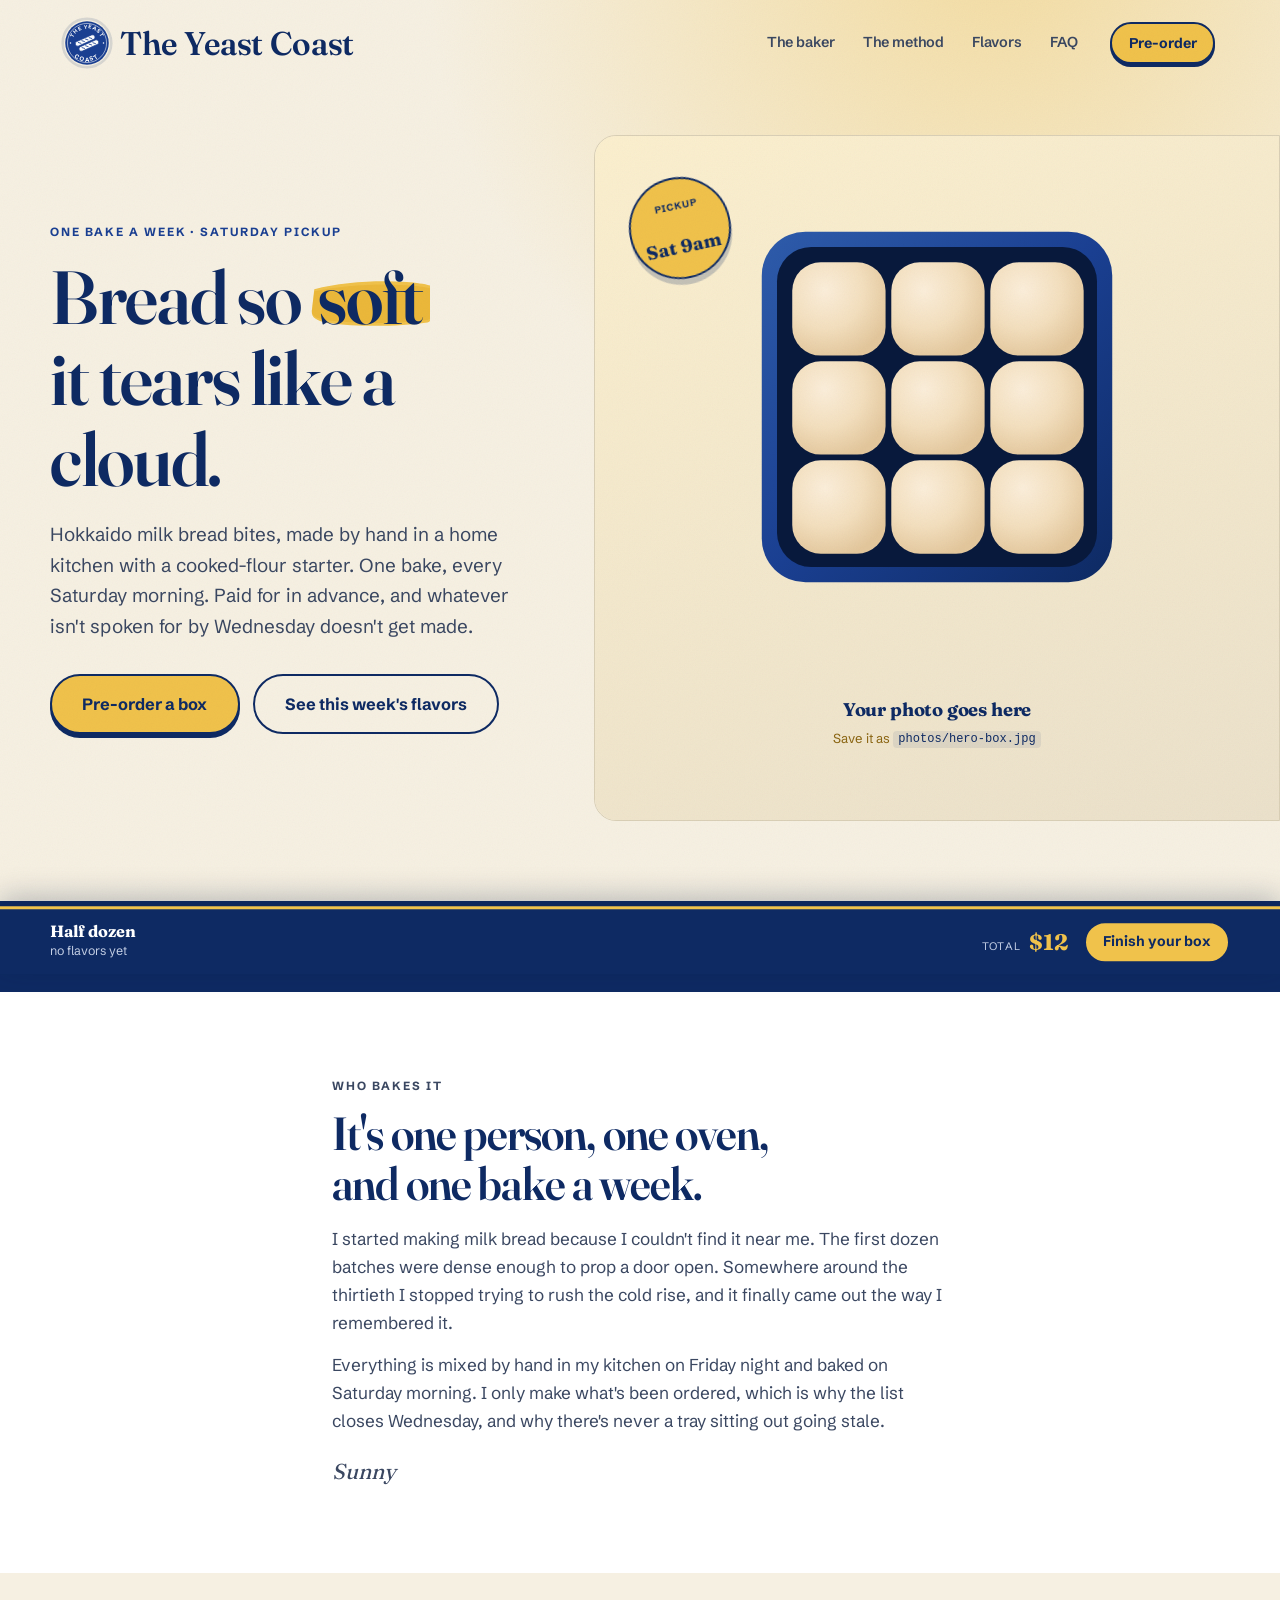
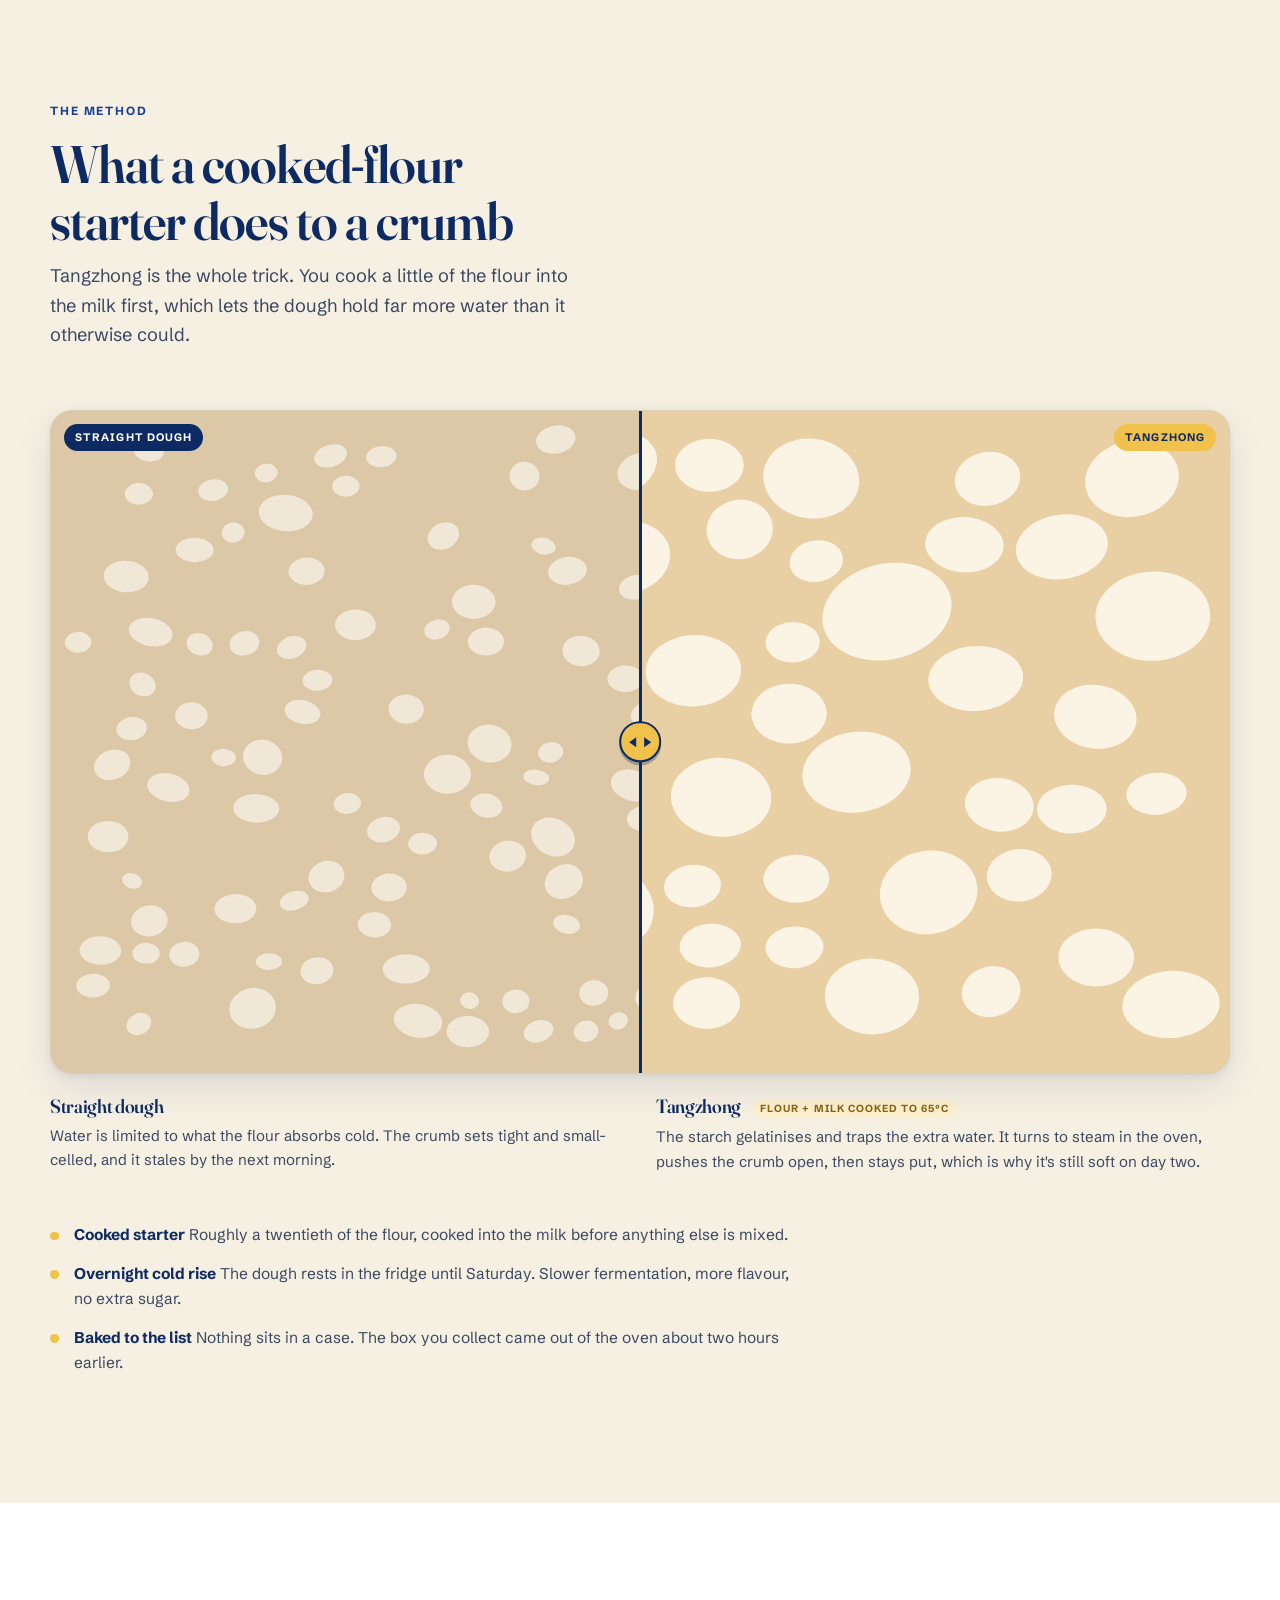
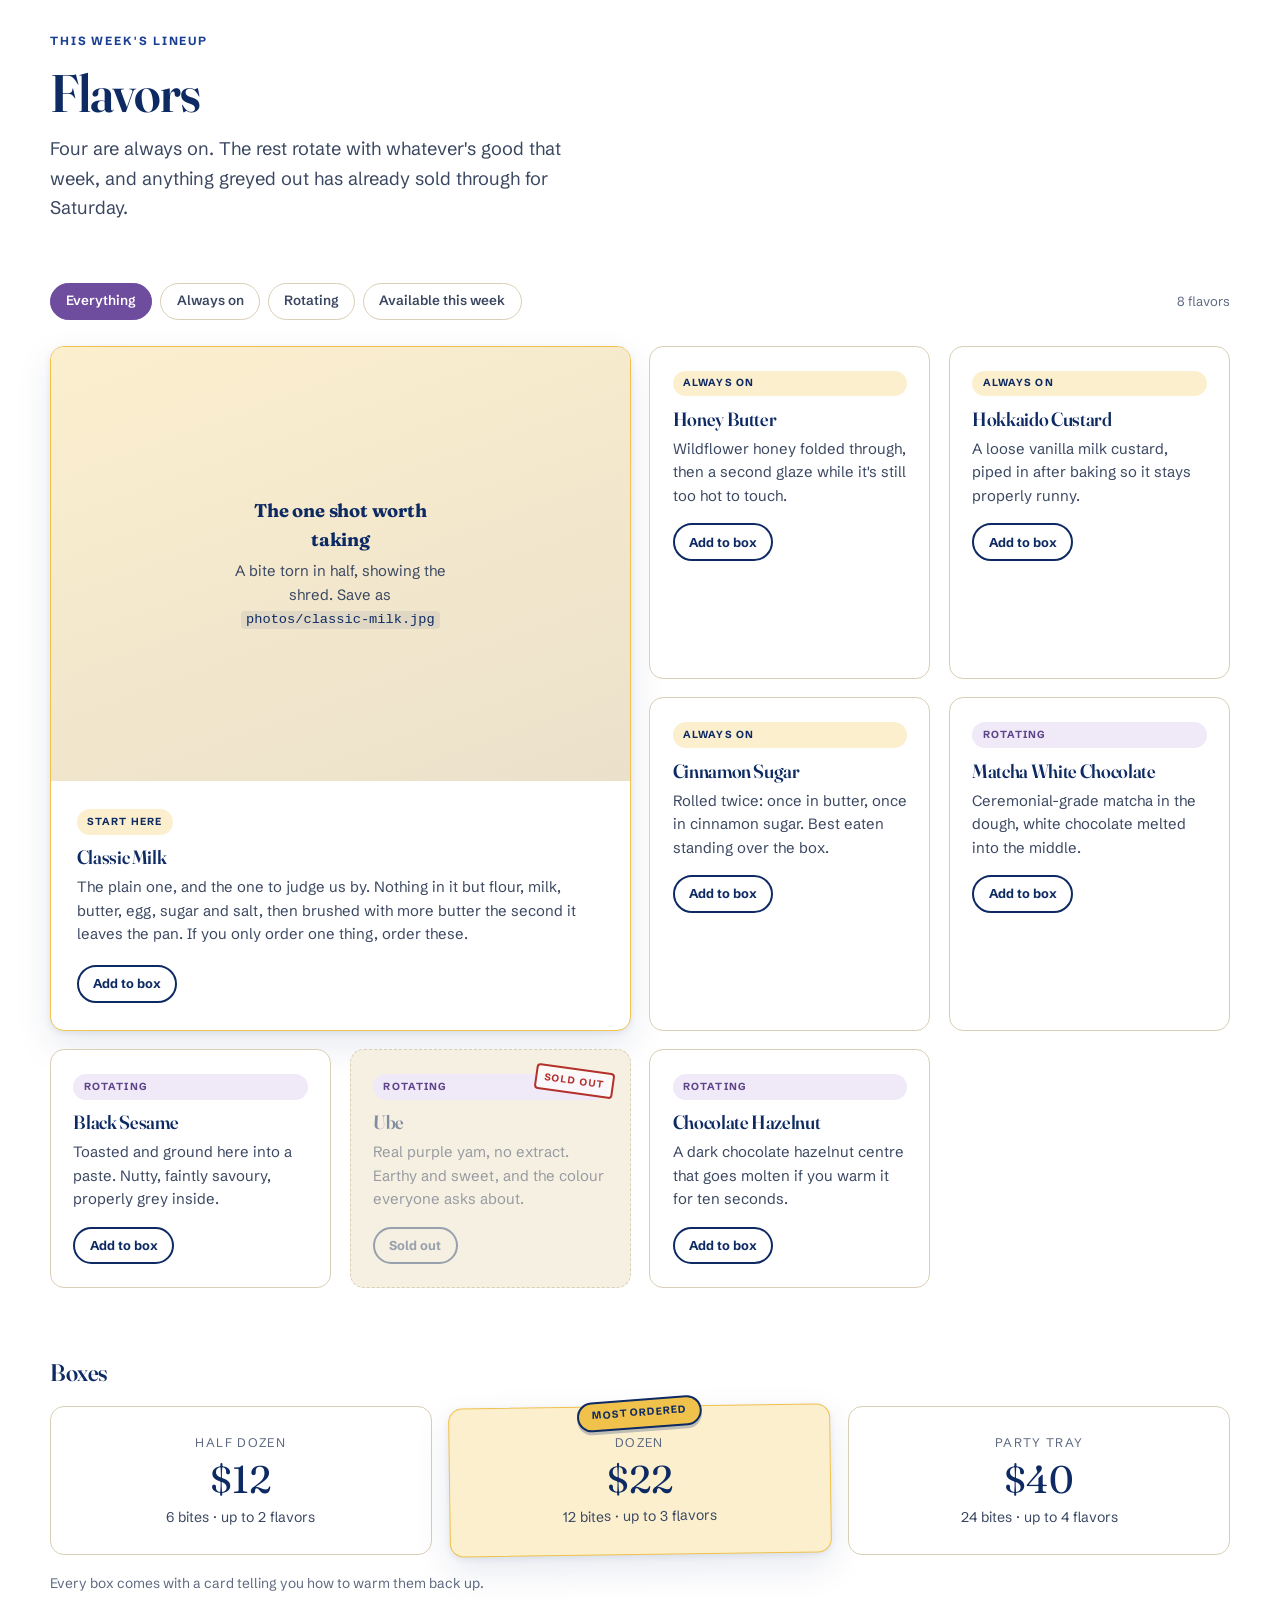
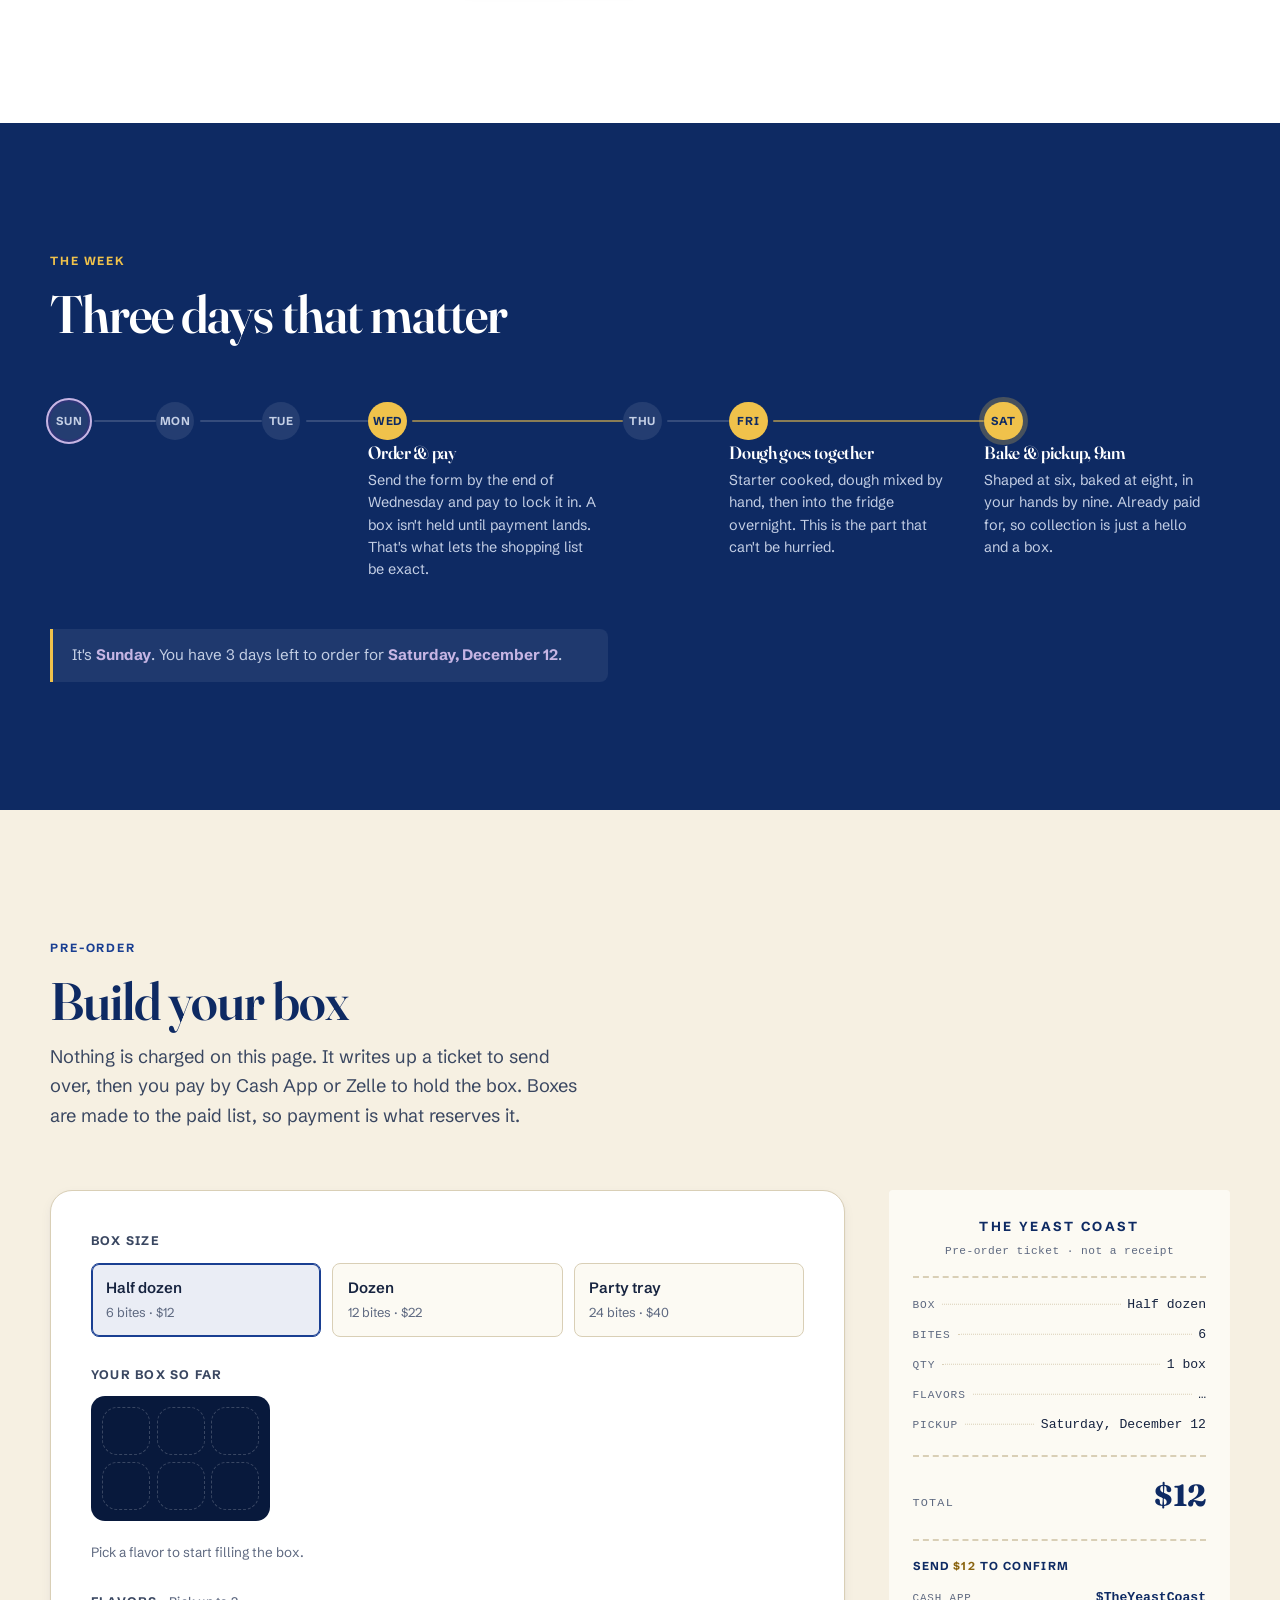
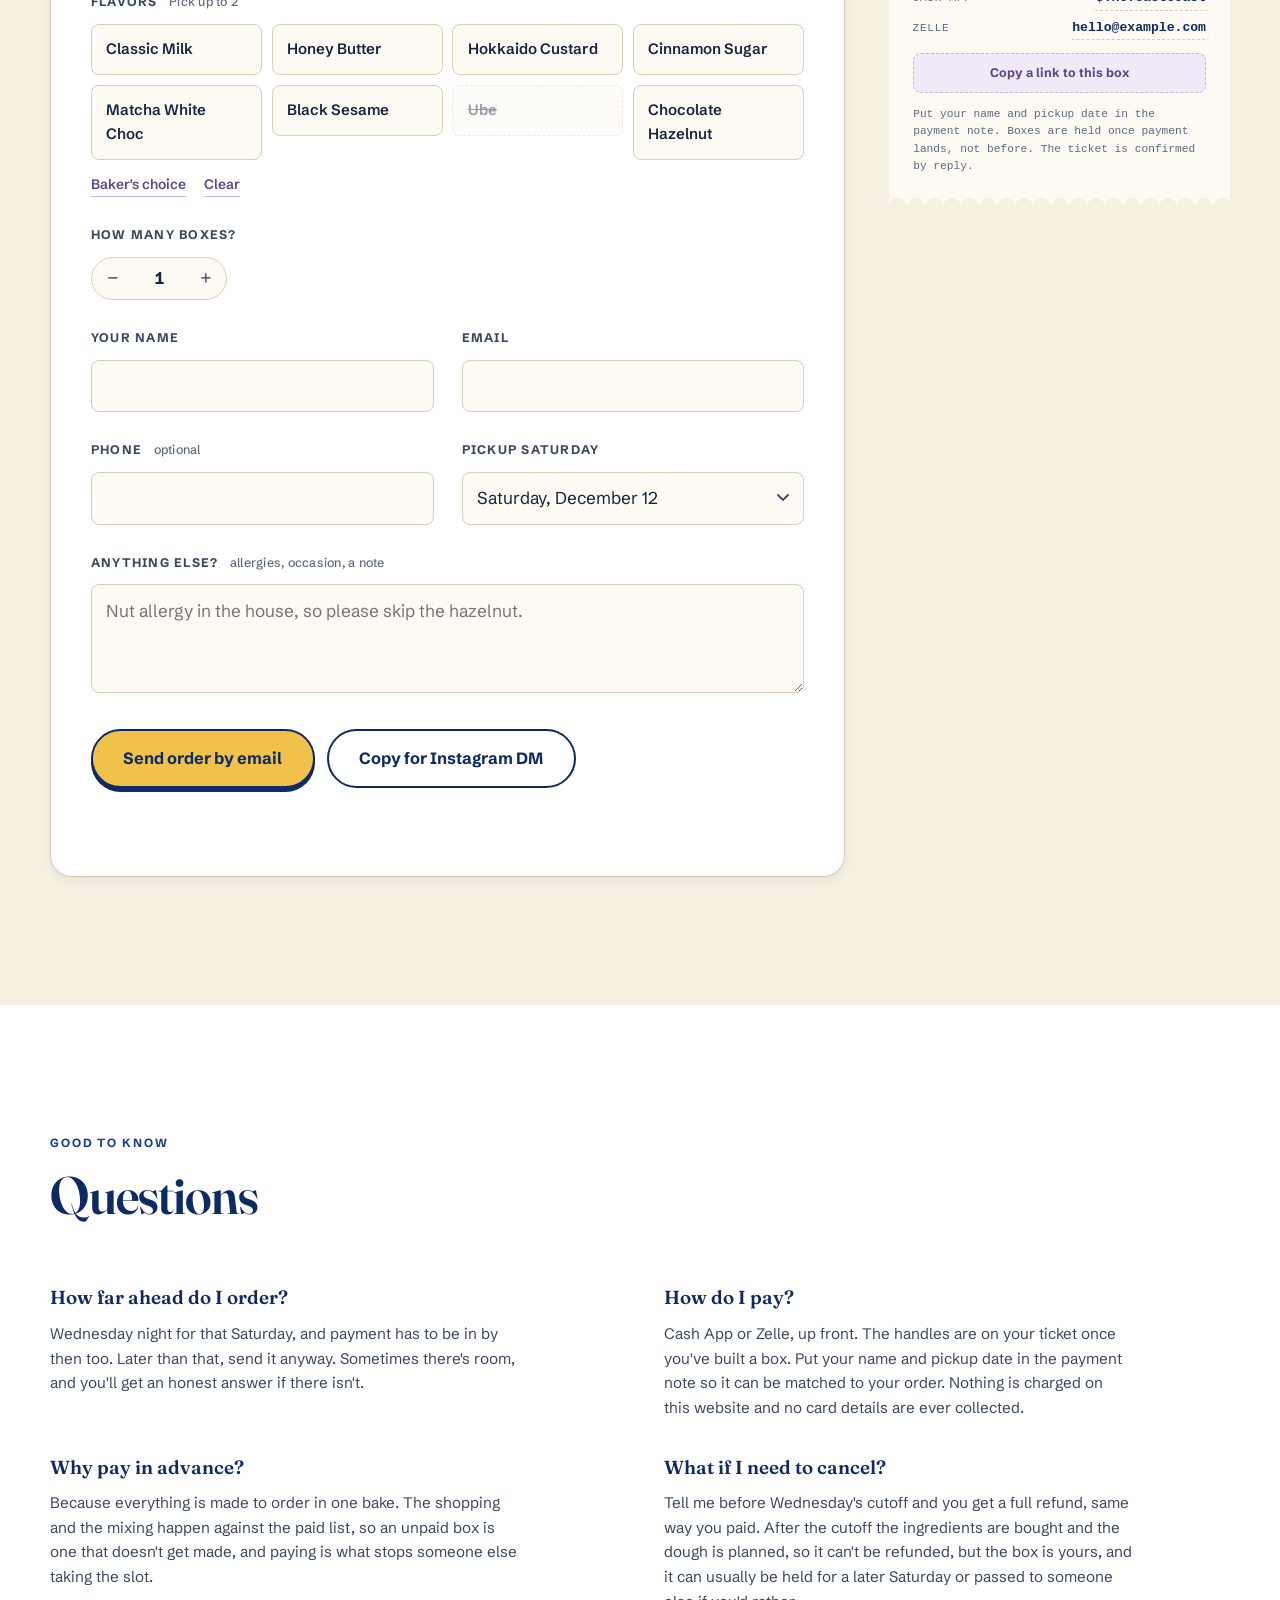
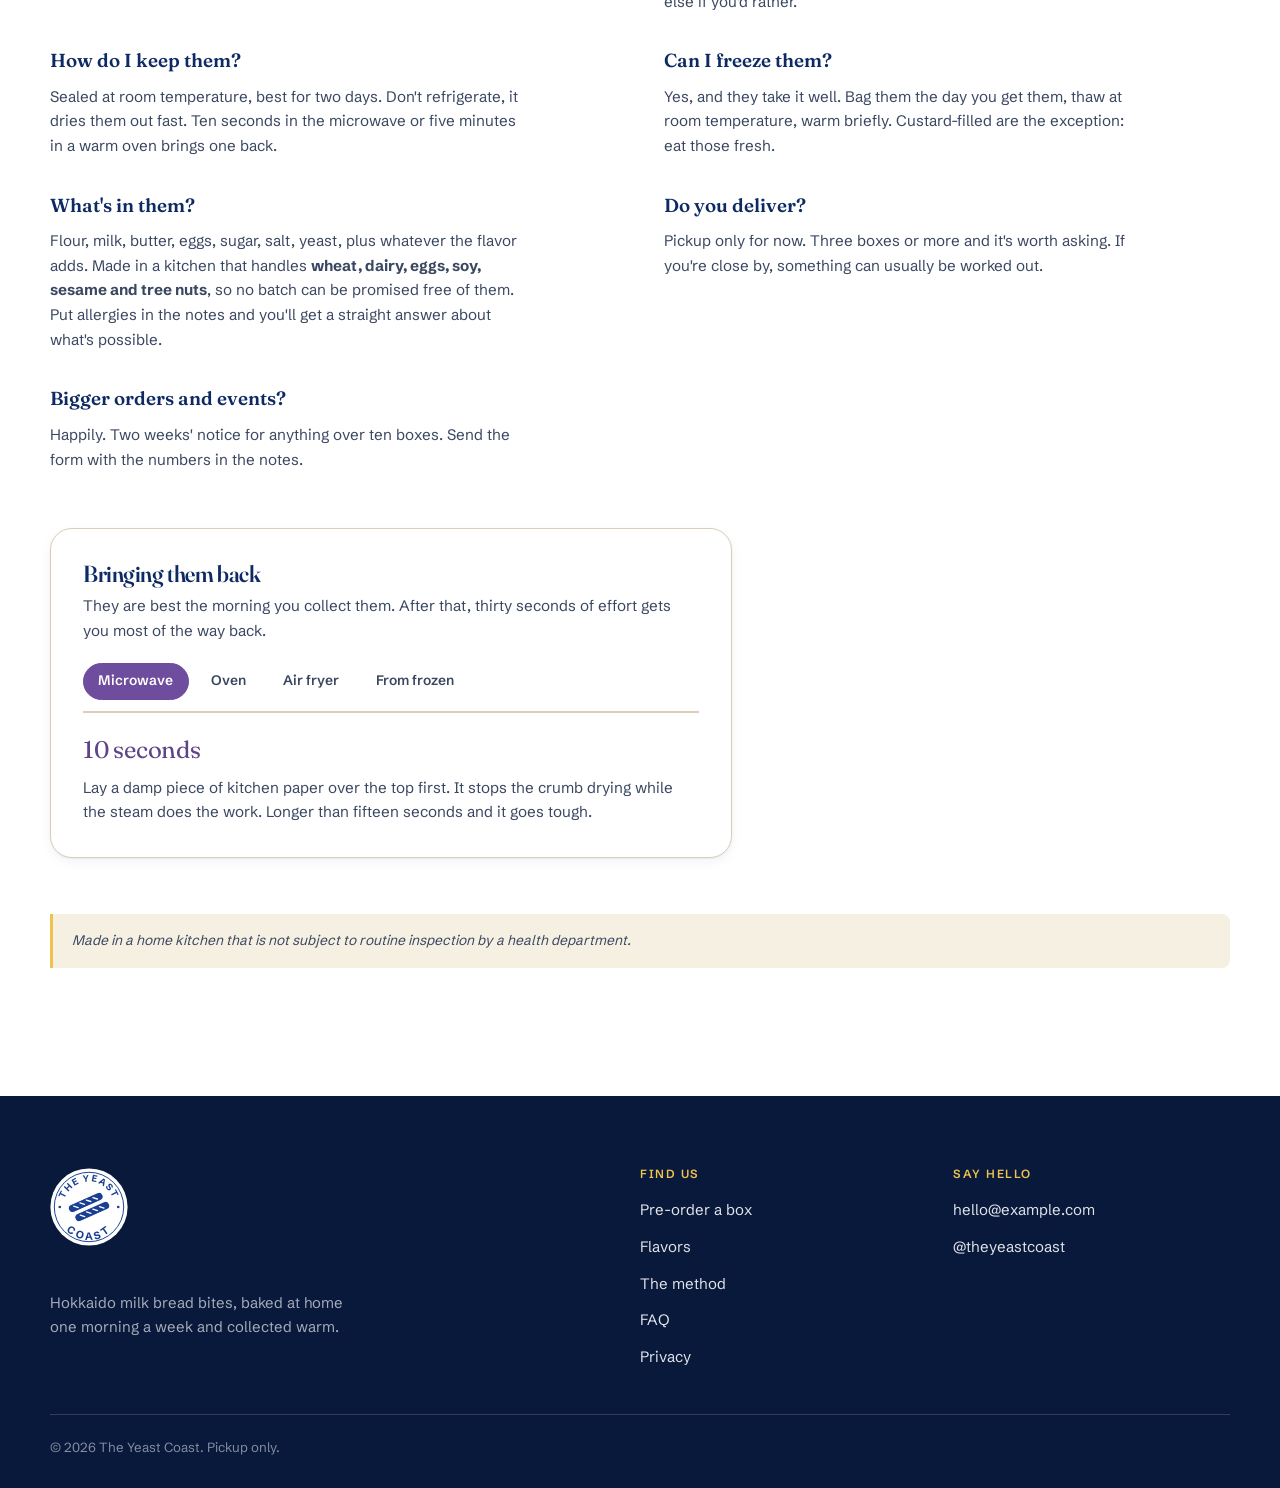
==== commit c0b48831: "Drop the portrait from the baker's note, tighten it, sign it Sunny The photo slot and its placeholde" ====
--- a/index.html
+++ b/index.html
@@ -164,17 +164,6 @@
 <!-- ============ BAKER'S NOTE ============ -->
 <section class="section note" id="note">
   <div class="wrap note__grid">
-    <figure class="photo photo--portrait reveal">
-      <img src="photos/baker.jpg" alt="The baker in the kitchen" width="800" height="1000">
-      <div class="photo__ph" data-ph>
-        <svg viewBox="0 0 80 100" aria-hidden="true" class="ph-glyph">
-          <circle cx="40" cy="36" r="17"/>
-          <path d="M8 96c0-19 14-31 32-31s32 12 32 31"/>
-        </svg>
-        <p class="photo__hint"><strong>A photo of you</strong>Save it as <code>photos/baker.jpg</code></p>
-      </div>
-    </figure>
-
     <div class="note__body reveal">
       <p class="eyebrow">Who bakes it</p>
       <h2>It's one person, one oven,<br>and one bake a week.</h2>
@@ -191,7 +180,7 @@
         Saturday morning. I only make what's been ordered, which is why the list
         closes Wednesday, and why there's never a tray sitting out going stale.
       </p>
-      <p class="note__sign">Your name here</p>
+      <p class="note__sign">Sunny</p>
     </div>
   </div>
 </section>
--- a/styles.css
+++ b/styles.css
@@ -22,6 +22,12 @@
   --butter:      #F0C24B;
   --butter-soft: #FBEFCE;
   --butter-deep: #8A6410;
+
+  /* The highlighter stroke behind a marked word. Two passes of the same
+     outline: the butter body, then a darker one shifted down and squashed,
+     which is where the ink gathers at the bottom of a real marker swipe.
+     preserveAspectRatio=none lets it stretch to whatever word it sits behind. */
+  --swipe: url("data:image/svg+xml,%3Csvg xmlns='http://www.w3.org/2000/svg' viewBox='0 0 200 40' preserveAspectRatio='none'%3E%3Cpath fill='%23F0C24B' d='M5.2,9.8C48,4.6 104,2.9 152,4.4C172,5 188,6.4 196,8.1C199.2,8.8 200,10.9 198.6,13.6L192.4,30.2C191.4,32.7 188.8,34.1 185.4,34.4C138,37.6 74,37.9 26,34.6C16,33.9 9,32.6 5,30.9C1.6,29.4 .6,27.1 1.7,24.4Z'/%3E%3Cpath fill='%23E3A81F' opacity='.38' d='M5.2,9.8C48,4.6 104,2.9 152,4.4C172,5 188,6.4 196,8.1C199.2,8.8 200,10.9 198.6,13.6L192.4,30.2C191.4,32.7 188.8,34.1 185.4,34.4C138,37.6 74,37.9 26,34.6C16,33.9 9,32.6 5,30.9C1.6,29.4 .6,27.1 1.7,24.4Z' transform='translate(0 3)scale(1 .86)'/%3E%3C/svg%3E");
 
   /* Third accent, taken from the ube on the menu, the one colour the product
      itself supplies. It carries what CHANGES week to week; butter carries what
@@ -127,13 +133,8 @@
 .section__lede { color: var(--ink-soft); font-size: 1.06em; max-width: 54ch; }
 
 .eyebrow {
-  display: flex; align-items: center; gap: .65rem;
   font-size: .74rem; font-weight: 700; letter-spacing: .16em; text-transform: uppercase;
   color: var(--navy); margin-bottom: .9rem;
-}
-.eyebrow::before {
-  content: ""; flex: none; width: 1.7rem; height: 3px;
-  background: var(--butter); border-radius: 2px;
 }
 
 /* ---------- buttons ---------- */
@@ -204,12 +205,38 @@
 .nav.is-stuck { padding-top: .5rem; }
 .nav.is-stuck .nav__inner {
   min-height: 56px;
-  background: rgba(255,253,248,.82);
+  background: rgba(255,253,248,.92);
   backdrop-filter: saturate(160%) blur(16px);
   -webkit-backdrop-filter: saturate(160%) blur(16px);
   border-color: rgba(14,42,99,.10);
   box-shadow: 0 2px 6px rgba(14,42,99,.05), 0 14px 34px rgba(14,42,99,.09);
 }
+
+/* The island crosses light and dark bands. A translucent white ground assumes
+   a light backdrop, so over the navy sections it washed into a pale slab and
+   took the navy mark and links down with it. Over those bands it inverts
+   instead: solid navy ground, reversed mark, light type. Solid, because a
+   filter that fails to composite must not cost legibility. */
+.nav.is-stuck.is-over-dark .nav__inner {
+  background: var(--navy-deep);
+  backdrop-filter: none;
+  -webkit-backdrop-filter: none;
+  border-color: rgba(255,255,255,.20);
+  box-shadow: 0 2px 8px rgba(0,0,0,.22), 0 16px 38px rgba(0,0,0,.26);
+}
+.nav.is-over-dark .brand__name { color: #fff; }
+.nav.is-over-dark .nav__links a { color: var(--on-dark-soft); }
+.nav.is-over-dark .nav__links a:hover,
+.nav.is-over-dark .nav__links a.is-current { color: var(--navy-deep); }
+.nav.is-over-dark .brand__ring-track { stroke: rgba(255,255,255,.24); }
+.nav.is-over-dark .brand__ring-fill  { stroke: var(--butter); }
+.nav.is-over-dark .logo {
+  --logo-ground: #fff; --logo-line: var(--navy); --logo-ink: var(--navy);
+  --logo-loaf: var(--navy); --logo-cut: #fff;
+}
+.nav.is-over-dark .nav__bars,
+.nav.is-over-dark .nav__bars::before,
+.nav.is-over-dark .nav__bars::after { background: #fff; }
 
 /* ---- brand + progress ring ---- */
 .brand { display: inline-flex; align-items: center; gap: 0; }
@@ -220,14 +247,18 @@
 }
 .brand:hover .brand__mark { transform: rotate(-14deg) scale(1.04); }
 
-/* max-width:none matters: the global `svg { max-width: 100% }` would clamp
+/* Sits 4px off the mark, not 8. At 8 the ring was taller than the condensed
+   island, so it crossed the pill's edge: half the arc on the bar, half on the
+   page behind it, with the rounded corner cutting through. Reads as a rim on
+   the mark now rather than a second circle.
+   max-width:none matters: the global `svg { max-width: 100% }` would clamp
    this to the badge's width and pull the ring inside the mark. */
 .brand__ring {
-  position: absolute; inset: -8px; max-width: none;
-  width: calc(100% + 16px); height: calc(100% + 16px);
+  position: absolute; inset: -4px; max-width: none;
+  width: calc(100% + 8px); height: calc(100% + 8px);
   transform: rotate(-90deg);
 }
-.brand__ring circle { fill: none; stroke-width: 2.6; stroke-linecap: round; }
+.brand__ring circle { fill: none; stroke-width: 2.4; stroke-linecap: round; }
 .brand__ring-track { stroke: rgba(14,42,99,.13); }
 .brand__ring-fill {
   stroke: var(--butter-deep);
@@ -237,27 +268,38 @@
   transition: stroke-dashoffset .12s linear;
 }
 
-/* Collapses away once the island condenses, so the mark stands alone.
-   The <a> carries an aria-label, so the name is still announced. */
+/* Sits beside the mark and centres against it vertically. line-height:1 is what
+   makes that true rather than approximately true: at the inherited line height
+   the extra leading is split around the text, and because "The Yeast Coast" has
+   no descenders its ink then rides above the middle of the box. Measured at 1,
+   the centre of the letterforms lands on the centre of the badge to within half
+   a pixel at every size, so no optical nudge is needed on top. */
 .brand__name {
-  font-family: var(--sans); font-size: .88rem; font-weight: 700;
-  text-transform: uppercase; letter-spacing: .12em; color: var(--navy-deep);
-  line-height: 1.15; white-space: nowrap;
-  max-width: 16rem; margin-left: .7rem; overflow: hidden;
-  transition: max-width .42s cubic-bezier(.2,.7,.3,1),
-              margin-left .42s cubic-bezier(.2,.7,.3,1),
-              opacity .22s ease, transform .32s ease;
-}
-.nav.is-stuck .brand__name {
-  max-width: 0; margin-left: 0; opacity: 0; transform: translateX(-6px);
-}
-/* Reaching for the mark brings the name back, so it is never a dead end. */
-.nav.is-stuck .brand:hover .brand__name,
-.nav.is-stuck .brand:focus-visible .brand__name {
-  max-width: 16rem; margin-left: .7rem; opacity: 1; transform: none;
-}
-/* The mark takes on a little more presence once it is carrying identity alone. */
-.nav.is-stuck .brand__badge { width: 46px; height: 46px; }
+  /* The size lives in one clamp and the condensed state scales it, rather than
+     each breakpoint restating a size that .nav.is-stuck would then outrank. */
+  --wm: clamp(1.25rem, .55rem + 3.4vw, 2.05rem);
+  margin-left: .7rem;
+  font-family: var(--display); font-size: var(--wm); font-weight: 600;
+  font-variation-settings: 'opsz' 60;
+  text-transform: none; letter-spacing: -.005em; color: var(--navy-deep);
+  line-height: 1; white-space: nowrap;
+  transition: font-size .42s cubic-bezier(.2,.7,.3,1), color .3s ease;
+}
+/* Eases down with the island instead of disappearing: it is the biggest
+   thing in the bar now, and hiding it would undo the point of the size. */
+.nav.is-stuck .brand__name { font-size: calc(var(--wm) * .86); }
+
+/* Just past the mobile breakpoint the links and the CTA come back into the bar
+   while it is still narrow, and the name would run within a few pixels of them.
+   Setting --wm rather than font-size keeps the condensed rule above working off
+   the band value instead of overriding it. */
+@media (min-width: 861px) and (max-width: 1023px) {
+  .brand__name { --wm: 1.7rem; }
+}
+
+/* Shrinks with the island rather than growing into it, so the mark and its
+   ring keep the same clearance inside the bar at both sizes. */
+.nav.is-stuck .brand__badge { width: 38px; height: 38px; }
 .brand__badge { transition: width .42s cubic-bezier(.2,.7,.3,1), height .42s cubic-bezier(.2,.7,.3,1); }
 
 /* ---- links with a sliding indicator ---- */
@@ -333,9 +375,7 @@
 
   body.nav-open { overflow: hidden; }
 }
-@media (max-width: 420px) {
-  .brand__name { white-space: normal; max-width: 6.5em; font-size: .76rem; letter-spacing: .06em; }
-}
+
 
 /* =========================================================
    PHOTO SLOTS
@@ -391,11 +431,31 @@
 .hero__lede { color: var(--ink-soft); font-size: clamp(1.05rem, 1rem + .35vw, 1.18rem); max-width: 46ch; }
 .hero__cta { display: flex; flex-wrap: wrap; gap: .8rem; margin-top: 2rem; }
 
+/* A marker swipe, not a selection box.
+
+   The flat band this replaces was a rectangle .30em tall that stopped just
+   short of the baseline, so it cut across the middle of the word with four
+   square corners and read as a UI selection rather than something drawn on
+   the page. This is one pass of a chisel-tip marker instead: uneven edges, a
+   slight tilt, and a second darker pass along the bottom where the ink pools.
+
+   The placement is measured off the font rather than guessed. Fraunces puts
+   the baseline .98em below the top of the inline box, and for "soft" the
+   ascenders reach .73em above it with an x-height of .47em. Starting at .35em
+   and running .72em therefore lays the stroke from just under the tops of the
+   f and t to about .09em past the baseline, which is how a real highlighter
+   sits on a word. It also over-runs the word by 3% on each side, because
+   nobody stops a marker exactly on the letter. */
 .mark {
-  background: linear-gradient(var(--butter), var(--butter)) no-repeat;
-  background-size: 100% .30em; background-position: 0 .64em;
-  padding-inline: .05em;
-}
+  padding-inline: .1em;
+  background: var(--swipe) no-repeat -3% .35em / 106% .72em;
+  transition: background-size .75s cubic-bezier(.2,.7,.3,1) .2s;
+}
+/* Drawn in when the headline reveals. Stated as the collapsed state on the
+   un-revealed element rather than as the grown state on the revealed one, so
+   the swipe is present by default and only ever hidden by a reveal that has
+   not fired yet. */
+.reveal:not(.is-in) .mark { background-size: 0 .72em; }
 
 /* the pan placeholder */
 .pan { width: min(80%, 400px); }
@@ -442,14 +502,24 @@
 /* =========================================================
    BAKER'S NOTE
    ========================================================= */
-.note__grid { display: grid; gap: clamp(2rem, 5vw, 4rem); align-items: center; }
-@media (min-width: 860px) { .note__grid { grid-template-columns: minmax(0, 22rem) 1fr; } }
-.note__body h2 { font-size: clamp(1.9rem, 1.3rem + 2.3vw, 2.9rem); margin-bottom: 1.2rem; color: var(--navy-deep); }
+/* Text only, since the portrait came out. With nothing to sit beside, the band
+   is pulled in on both axes: the section runs at about two thirds of the usual
+   rhythm, and the column is capped near the paragraph measure so the heading
+   breaks on its own terms rather than stretching the full 1180.
+
+   The column is centred while its text stays left aligned. Left aligned in the
+   wrap, the note hugged one edge of an otherwise empty band and read as though
+   something had been removed from beside it, which is exactly what happened.
+   Centred, the same words read as a letter set on the page on purpose. */
+.note { padding-block: clamp(3.2rem, 6.5vw, 5.2rem); }
+.note__grid { display: grid; }
+.note__body { max-width: 60ch; margin-inline: auto; }
+.note__body h2 { font-size: clamp(1.9rem, 1.3rem + 2.3vw, 2.9rem); margin-bottom: 1rem; color: var(--navy-deep); }
 .note__body p { color: var(--ink-soft); max-width: 56ch; }
-.note__body p + p { margin-top: 1rem; }
+.note__body p + p { margin-top: .9rem; }
 .note__sign {
   font-family: var(--display); font-size: 1.35rem; font-style: italic;
-  color: var(--navy-deep); margin-top: 1.6rem !important;
+  color: var(--navy-deep); margin-top: 1.25rem !important;
 }
 
 /* =========================================================
@@ -798,6 +868,9 @@
   html { scroll-behavior: auto; }
   *, *::before, *::after { animation-duration: .001ms !important; animation-iteration-count: 1 !important; transition-duration: .001ms !important; }
   .reveal { opacity: 1; transform: none; }
+  /* The swipe is content, not decoration, so it stays drawn even when the
+     reveal that would have drawn it never runs. */
+  .reveal:not(.is-in) .mark { background-size: 106% .72em; }
   .sticker { animation: none; }
   .flavor:hover, .flavor:nth-child(even):hover, .box-card--featured, .box-card--featured:hover { transform: none; rotate: 0deg; }
 }
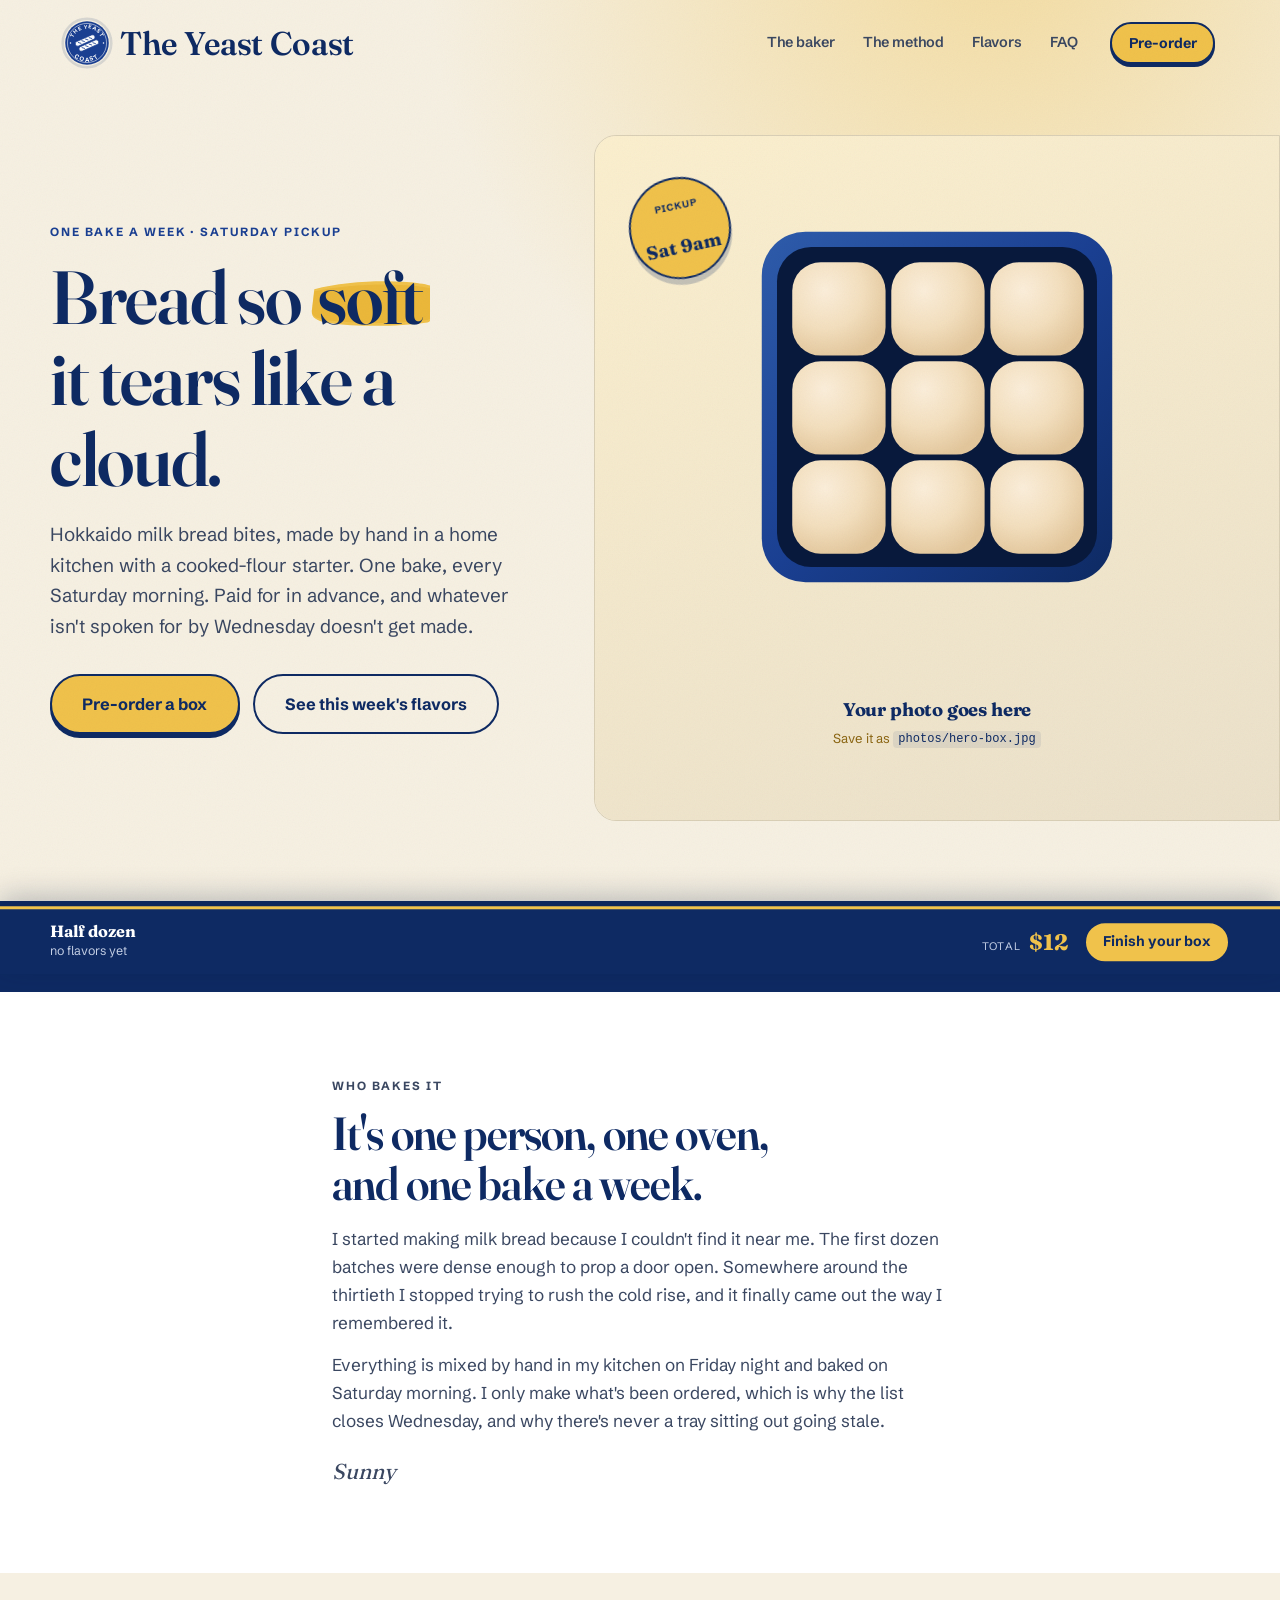
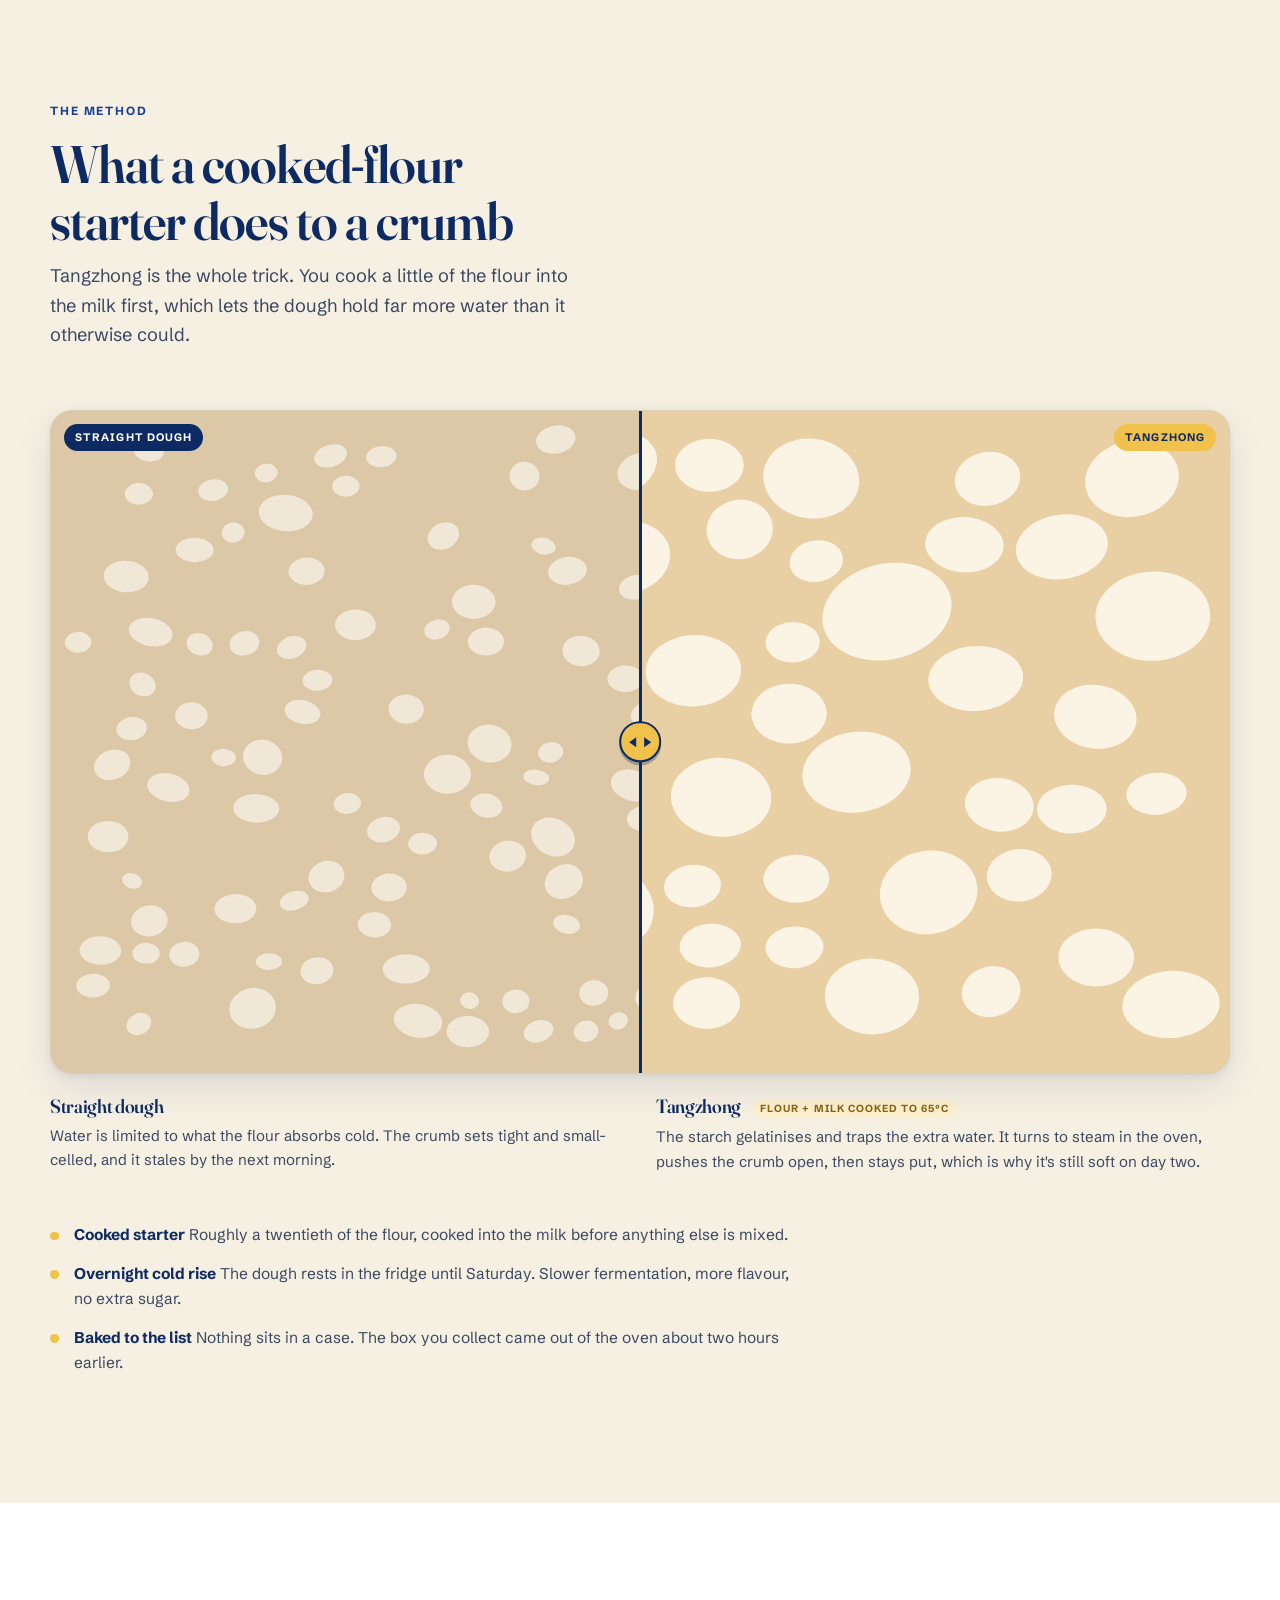
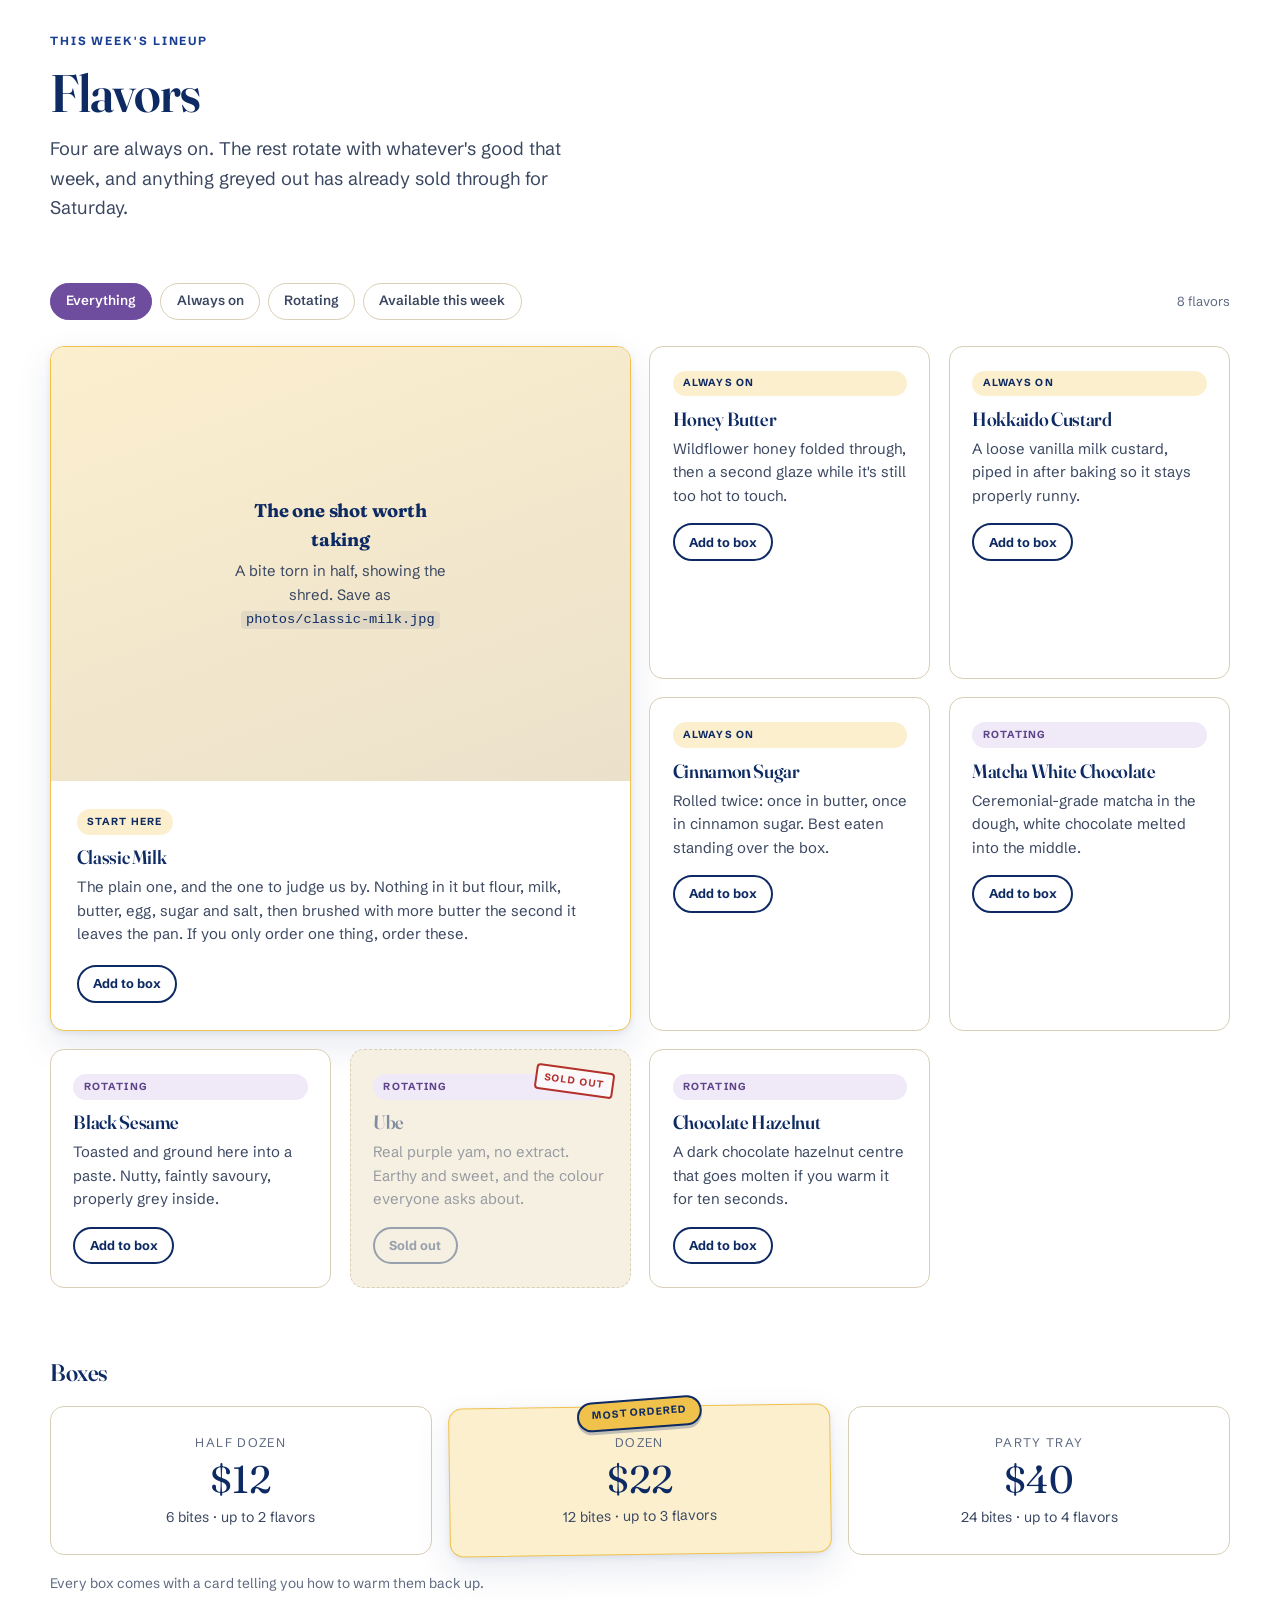
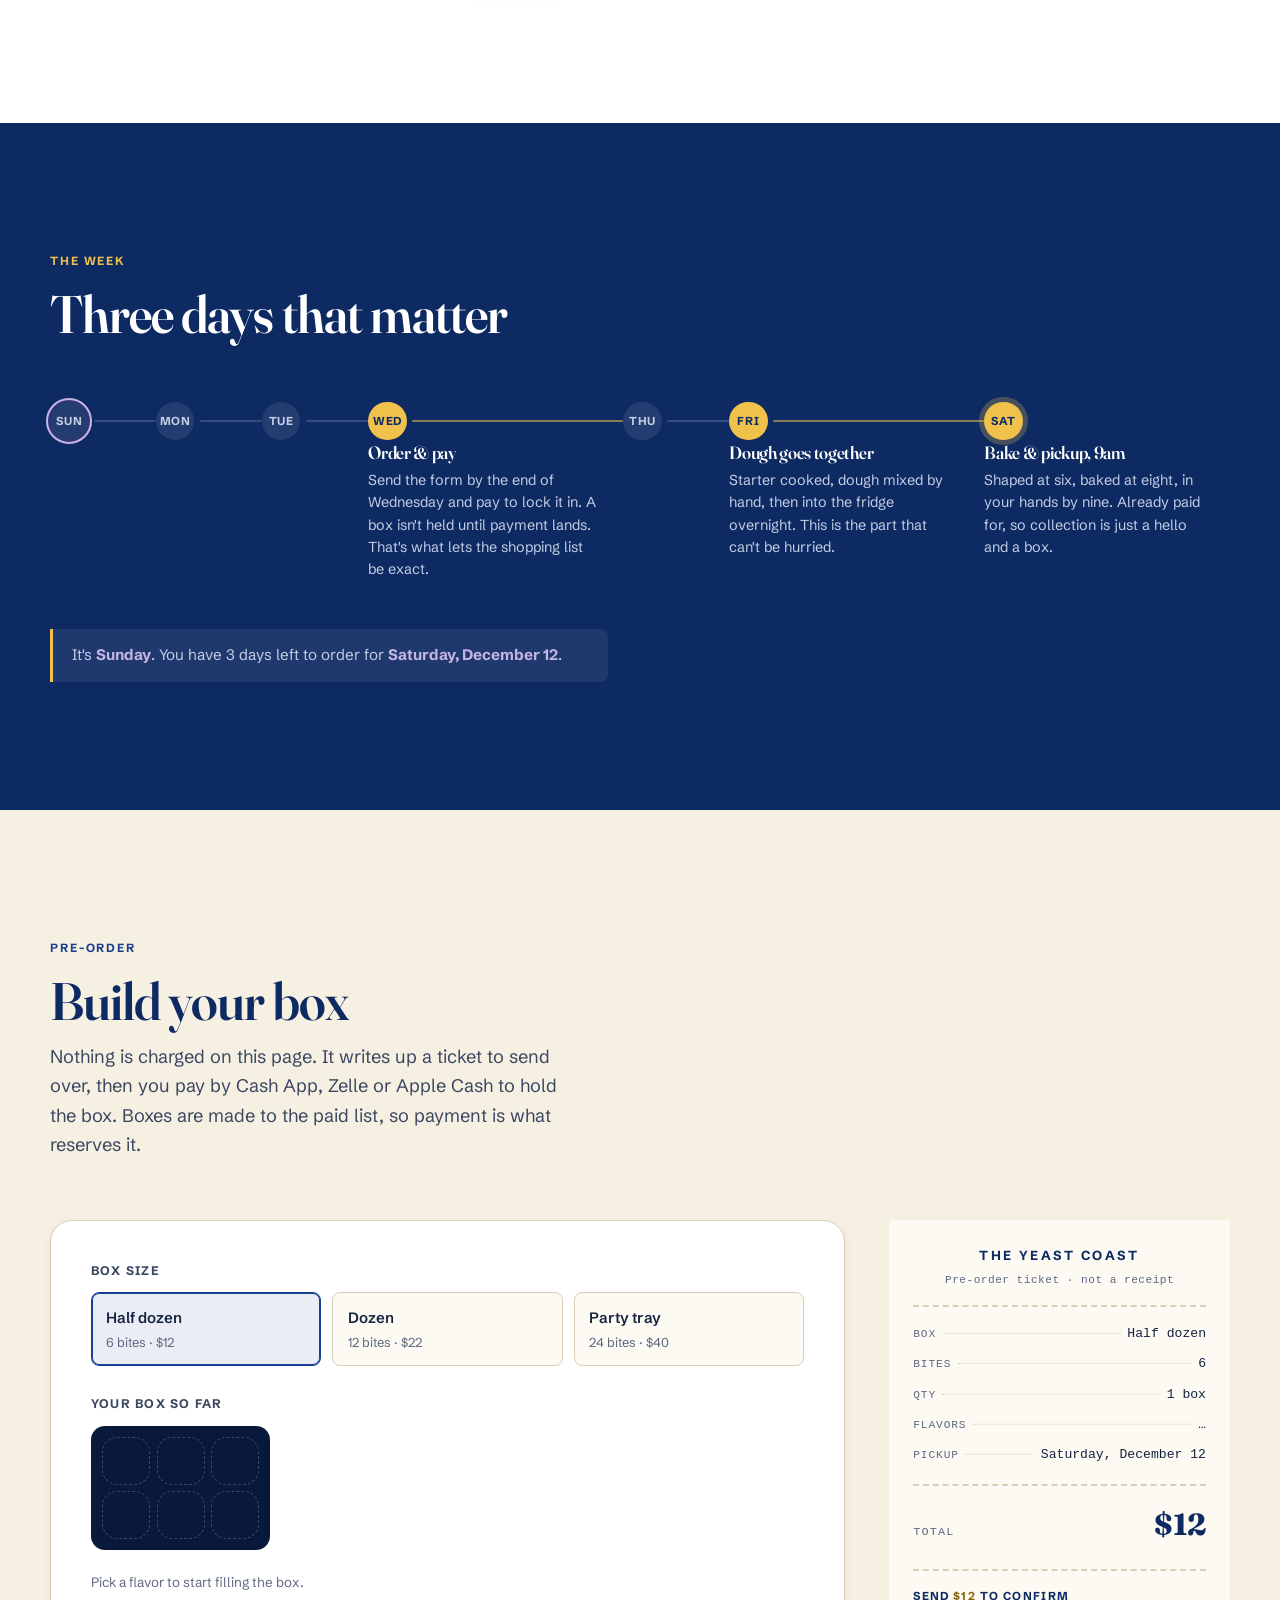
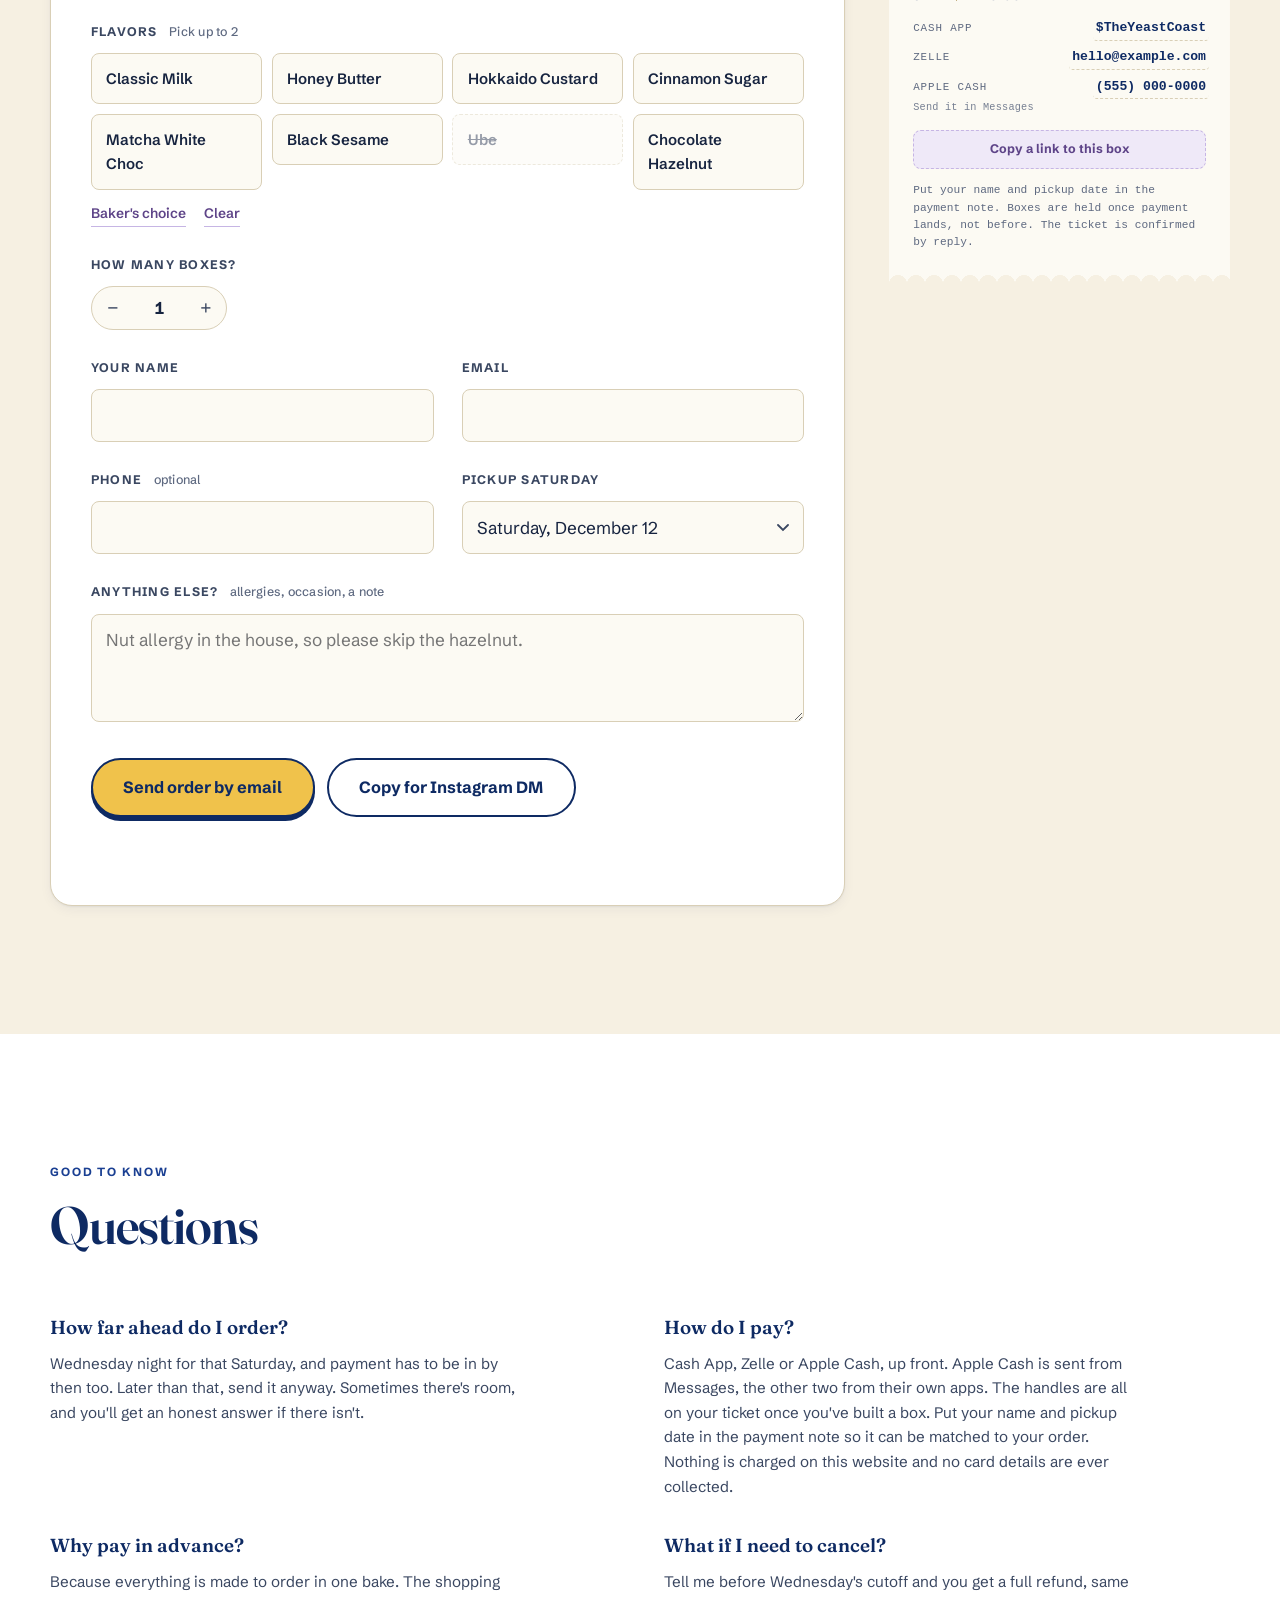
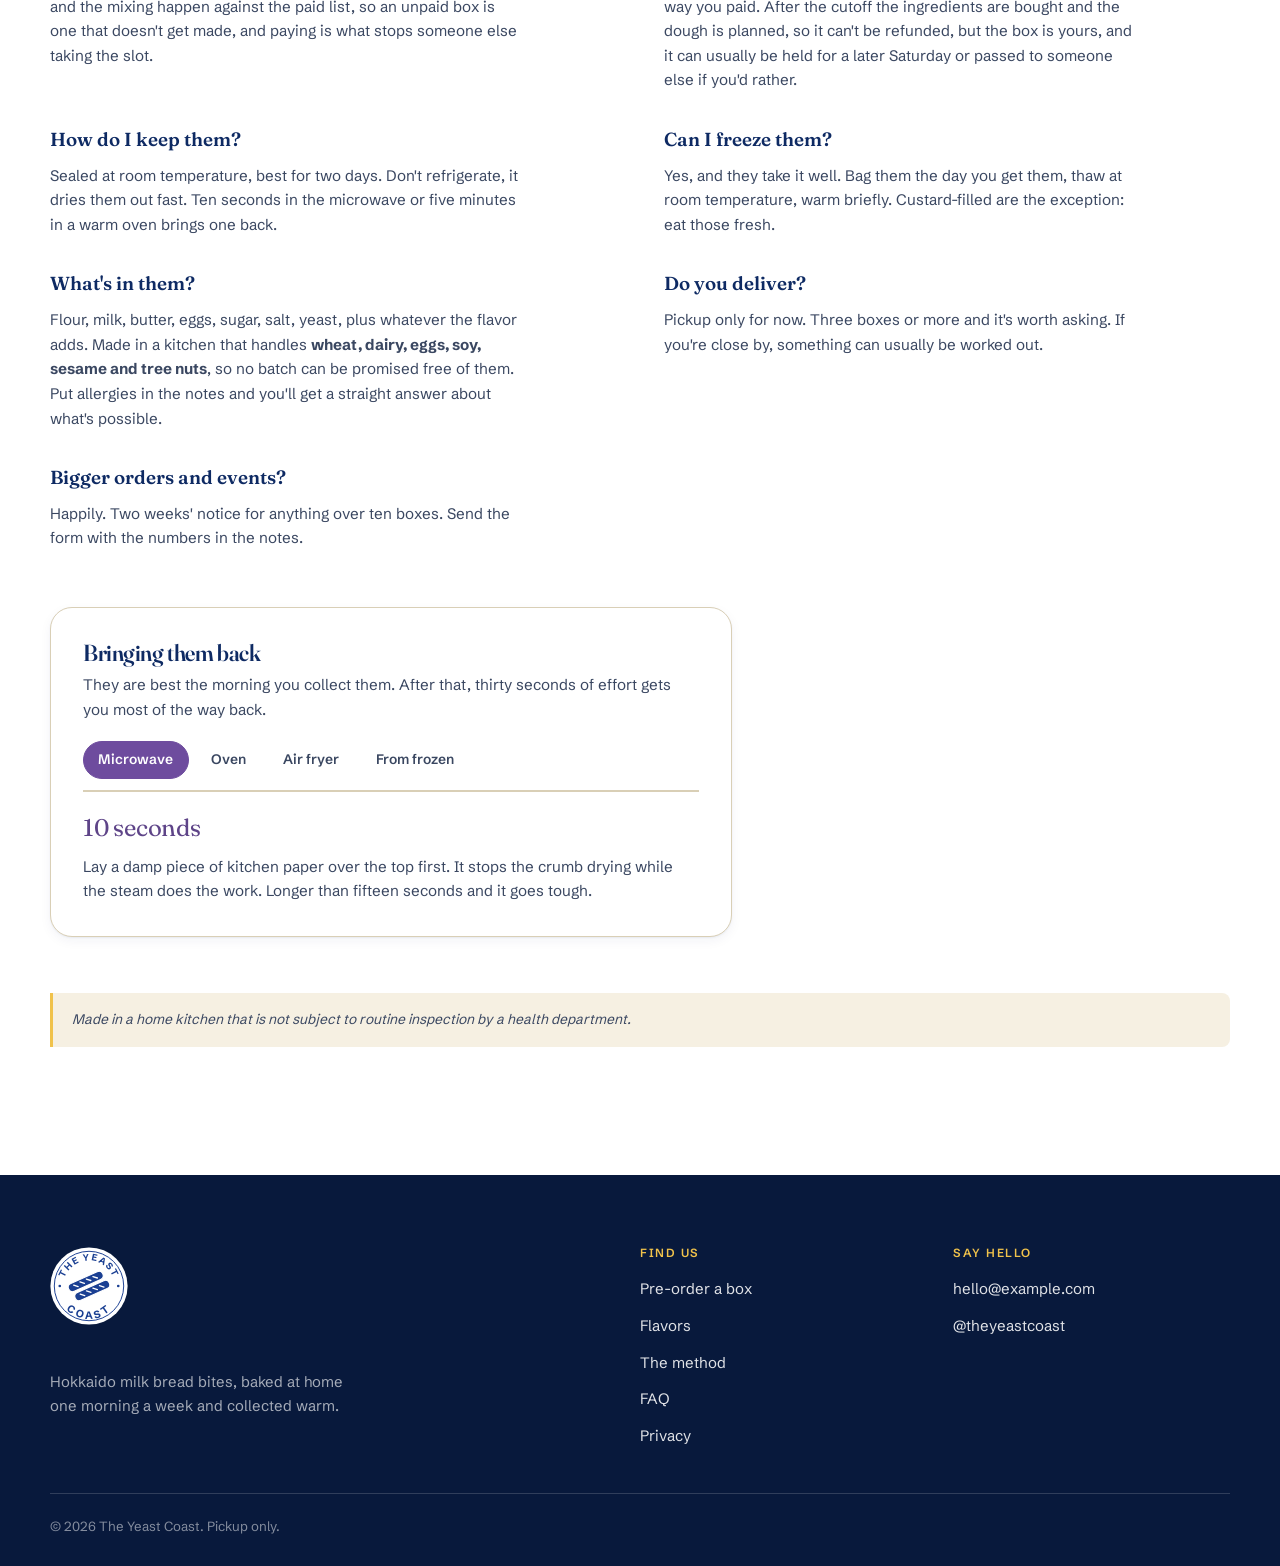
==== commit a884299c: "Add Apple Cash, and make the payment methods a config list Apple Pay and Google Pay are not handles." ====
--- a/index.html
+++ b/index.html
@@ -390,8 +390,8 @@
       <h2>Build your box</h2>
       <p class="section__lede">
         Nothing is charged on this page. It writes up a ticket to send over, then
-        you pay by Cash App or Zelle to hold the box. Boxes are made to the paid
-        list, so payment is what reserves it.
+        you pay by Cash App, Zelle or Apple Cash to hold the box. Boxes are made
+        to the paid list, so payment is what reserves it.
       </p>
     </div>
 
@@ -513,10 +513,9 @@
           </div>
           <div class="ticket__pay">
             <p class="ticket__payhead">Send <span id="payAmount">$12</span> to confirm</p>
-            <ul class="ticket__methods">
-              <li><span>Cash App</span><button type="button" class="copyable" data-pay="cashapp" data-copy>…</button></li>
-              <li><span>Zelle</span><button type="button" class="copyable" data-pay="zelle" data-copy>…</button></li>
-            </ul>
+            <!-- Rendered from CONFIG.payment in script.js. Add a way to pay
+                 there and it appears here and in the order email together. -->
+            <ul class="ticket__methods" id="payMethods"></ul>
             <button type="button" class="ticket__share" id="shareBtn">Copy a link to this box</button>
             <p class="ticket__fine">Put your name and pickup date in the payment note. Boxes are held once payment lands, not before. The ticket is confirmed by reply.</p>
           </div>
@@ -541,7 +540,7 @@
       </div>
       <div class="qa-item">
         <dt>How do I pay?</dt>
-        <dd>Cash App or Zelle, up front. The handles are on your ticket once you've built a box. Put your name and pickup date in the payment note so it can be matched to your order. Nothing is charged on this website and no card details are ever collected.</dd>
+        <dd>Cash App, Zelle or Apple Cash, up front. Apple Cash is sent from Messages, the other two from their own apps. The handles are all on your ticket once you've built a box. Put your name and pickup date in the payment note so it can be matched to your order. Nothing is charged on this website and no card details are ever collected.</dd>
       </div>
       <div class="qa-item">
         <dt>Why pay in advance?</dt>
--- a/styles.css
+++ b/styles.css
@@ -781,6 +781,24 @@
 .ticket__methods li { display: flex; justify-content: space-between; align-items: baseline; gap: .6rem; }
 .ticket__methods span { font-size: .68rem; letter-spacing: .08em; text-transform: uppercase; color: var(--ink-faint); }
 .ticket__methods strong { font-size: .82rem; color: var(--navy-deep); word-break: break-all; text-align: right; }
+/* A method that needs a word of explanation carries it under its own label
+   rather than in the fine print, where nobody reads it at the moment they are
+   looking for where to send the money. */
+.ticket__methods em {
+  display: block; margin-top: .15rem;
+  font-style: normal; font-size: .64rem; letter-spacing: .02em;
+  text-transform: none; color: var(--ink-faint); opacity: .85;
+}
+/* A checkout link is a different act from copying a handle, so it does not
+   borrow the copyable's dashed underline. */
+.ticket__paylink {
+  flex: none; font-size: .78rem; font-weight: 700; text-decoration: none;
+  color: var(--navy-deep); background: var(--butter);
+  padding: .28rem .7rem; border-radius: var(--r-pill);
+  border: 1.5px solid var(--navy-deep);
+  transition: background .15s ease, transform .15s ease;
+}
+.ticket__paylink:hover { background: var(--butter-soft); transform: translateY(-1px); }
 
 /* =========================================================
    DOCUMENT PAGES (privacy)
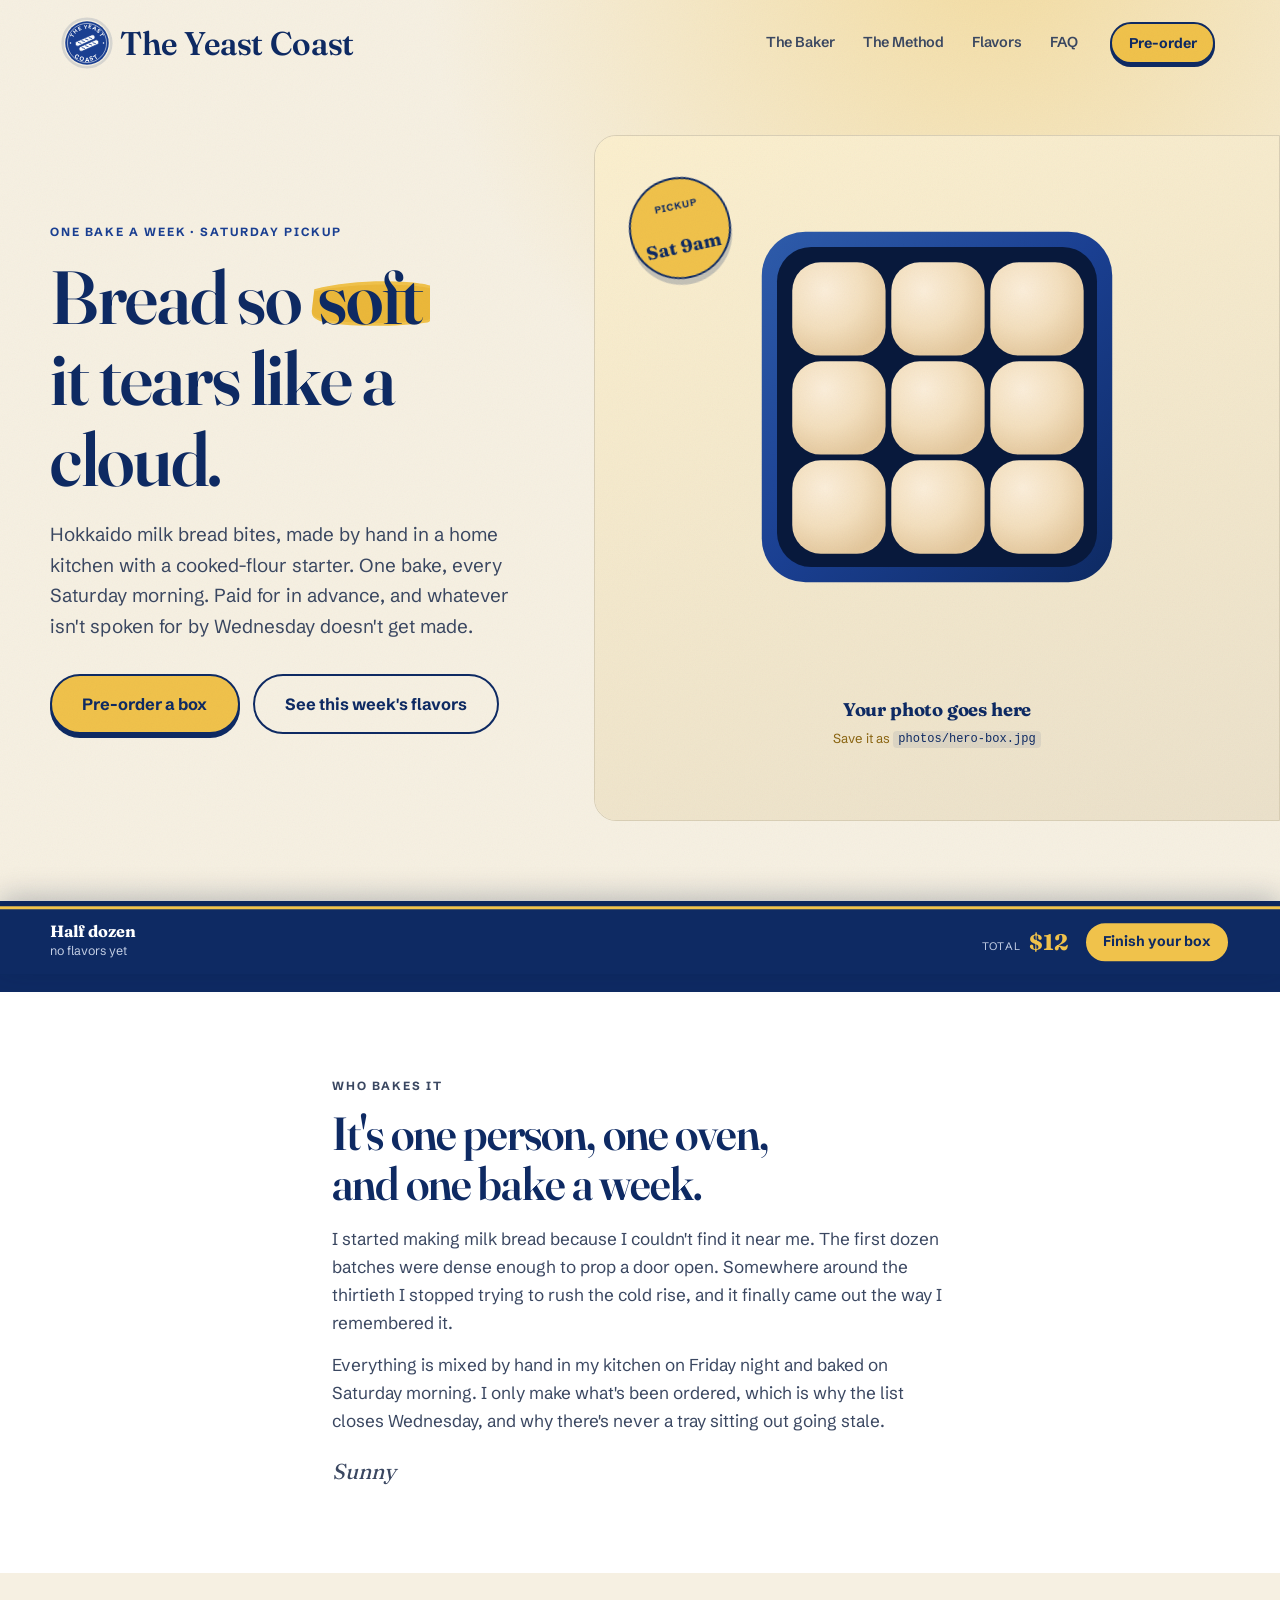
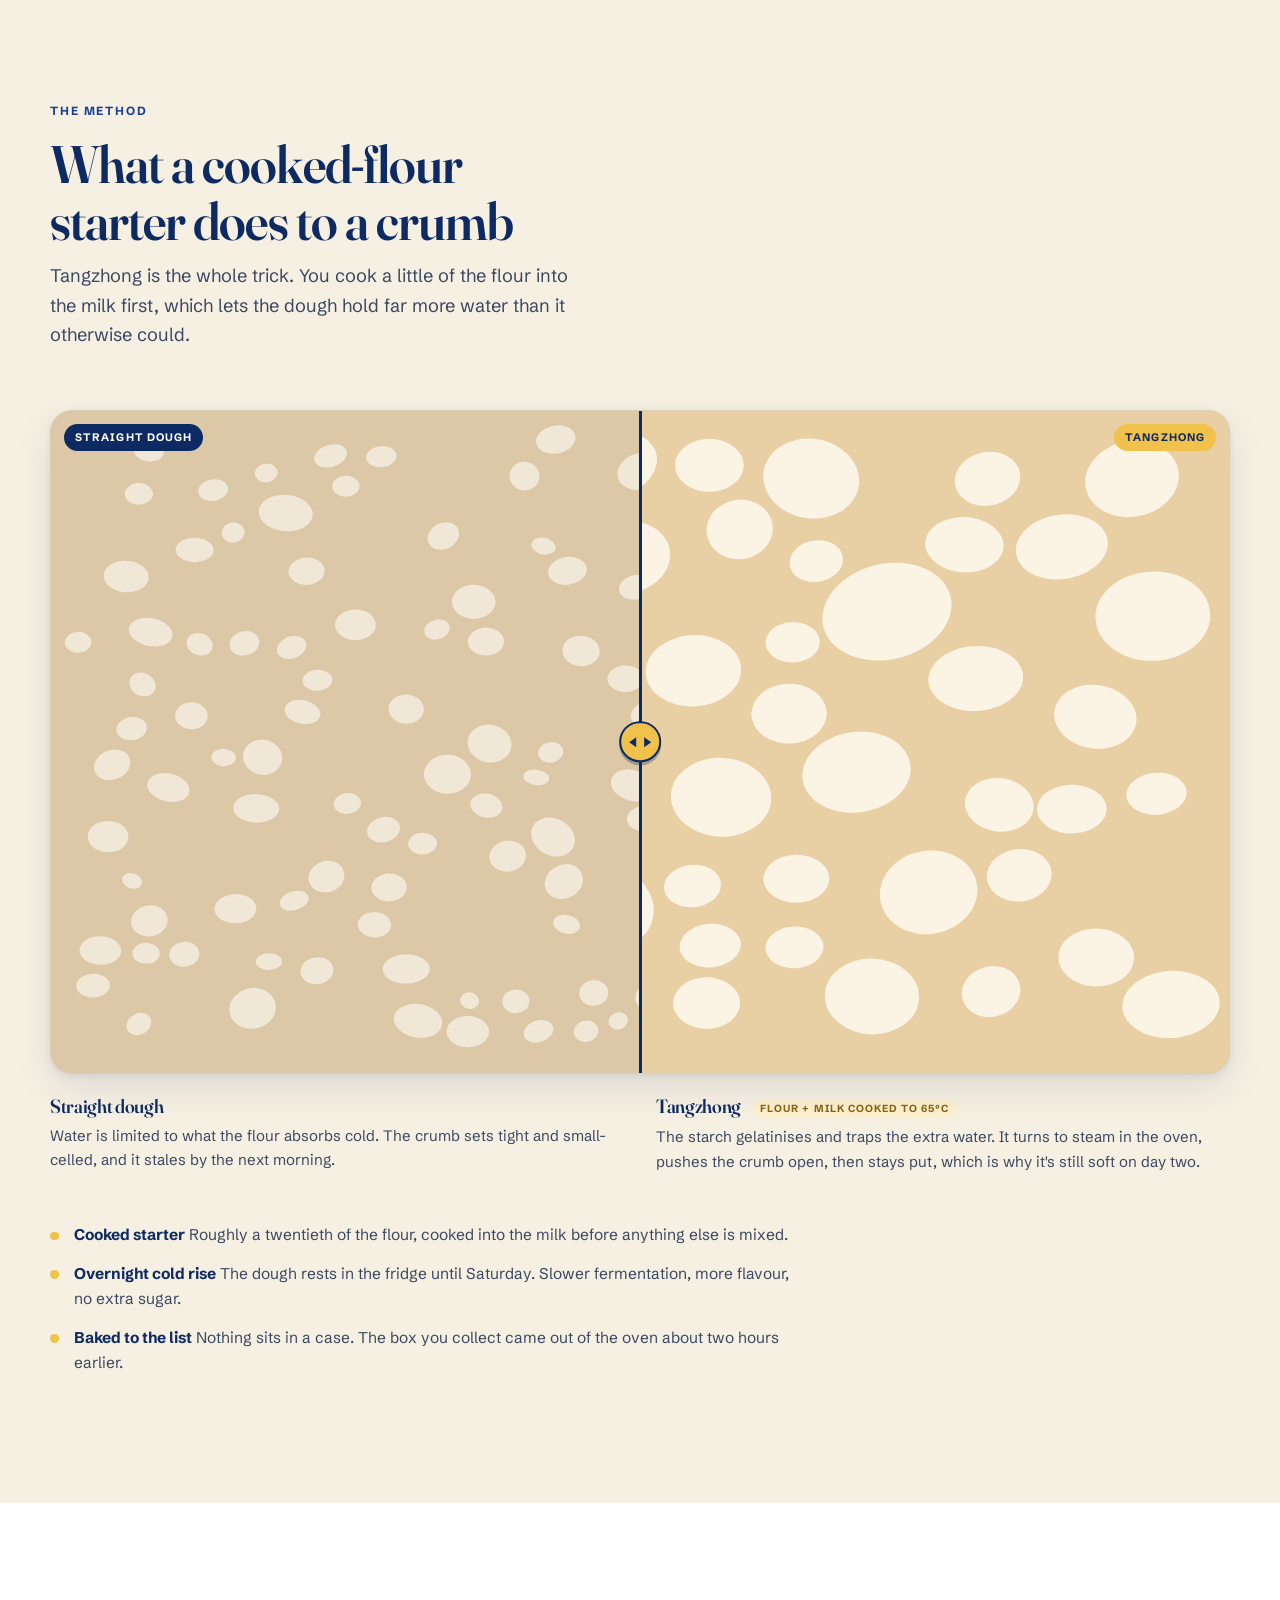
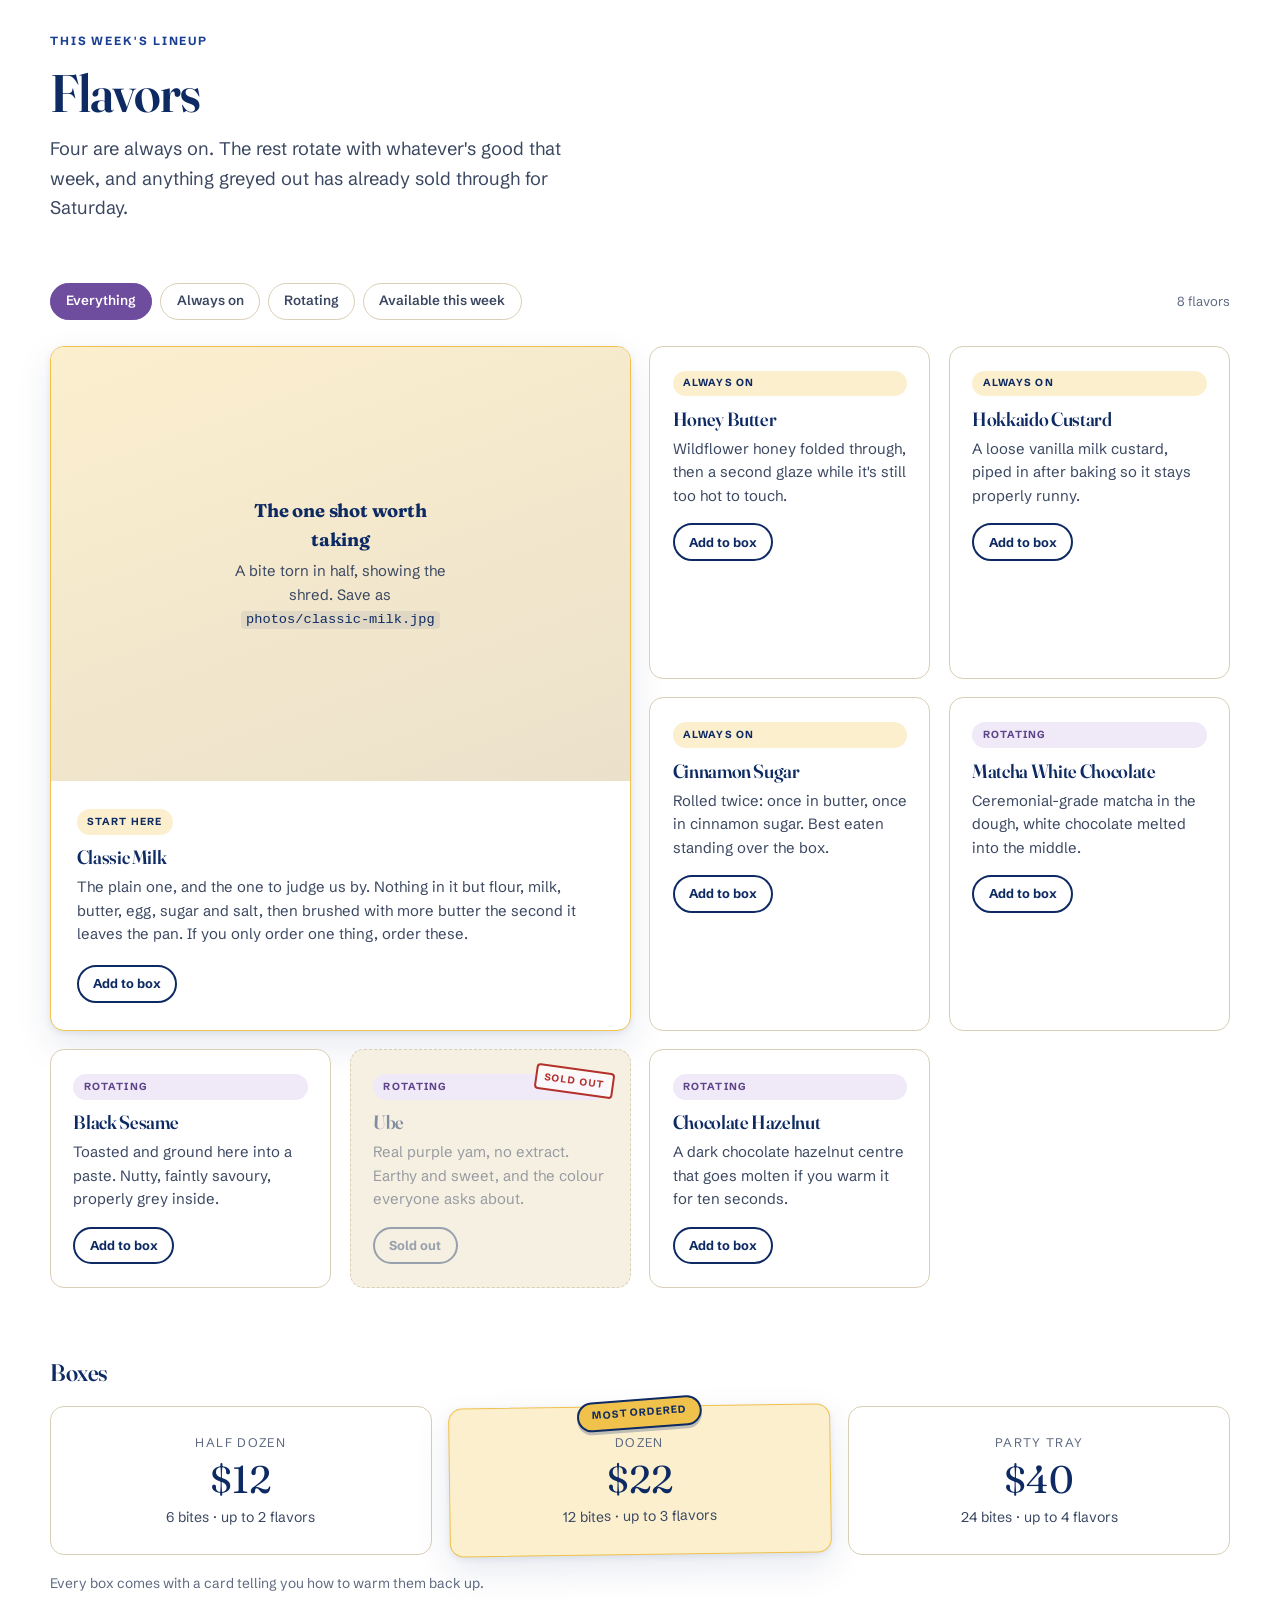
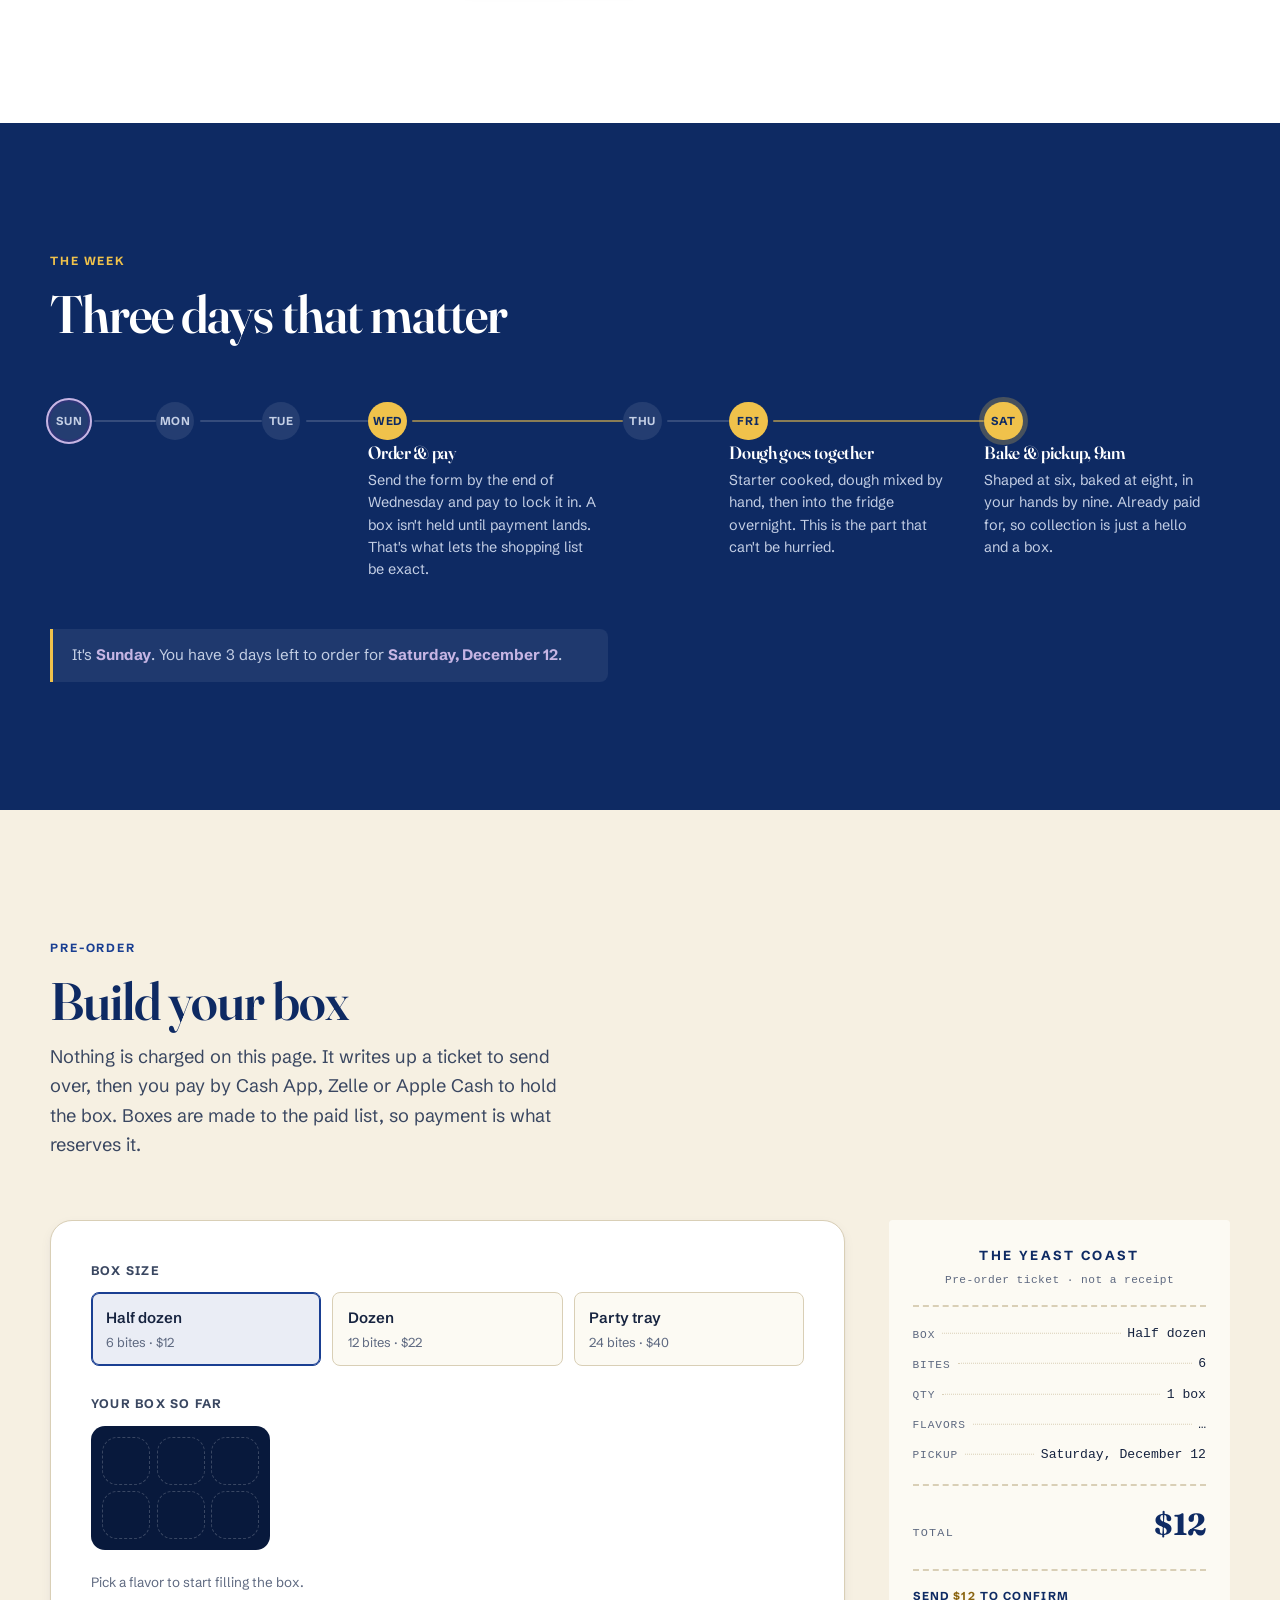
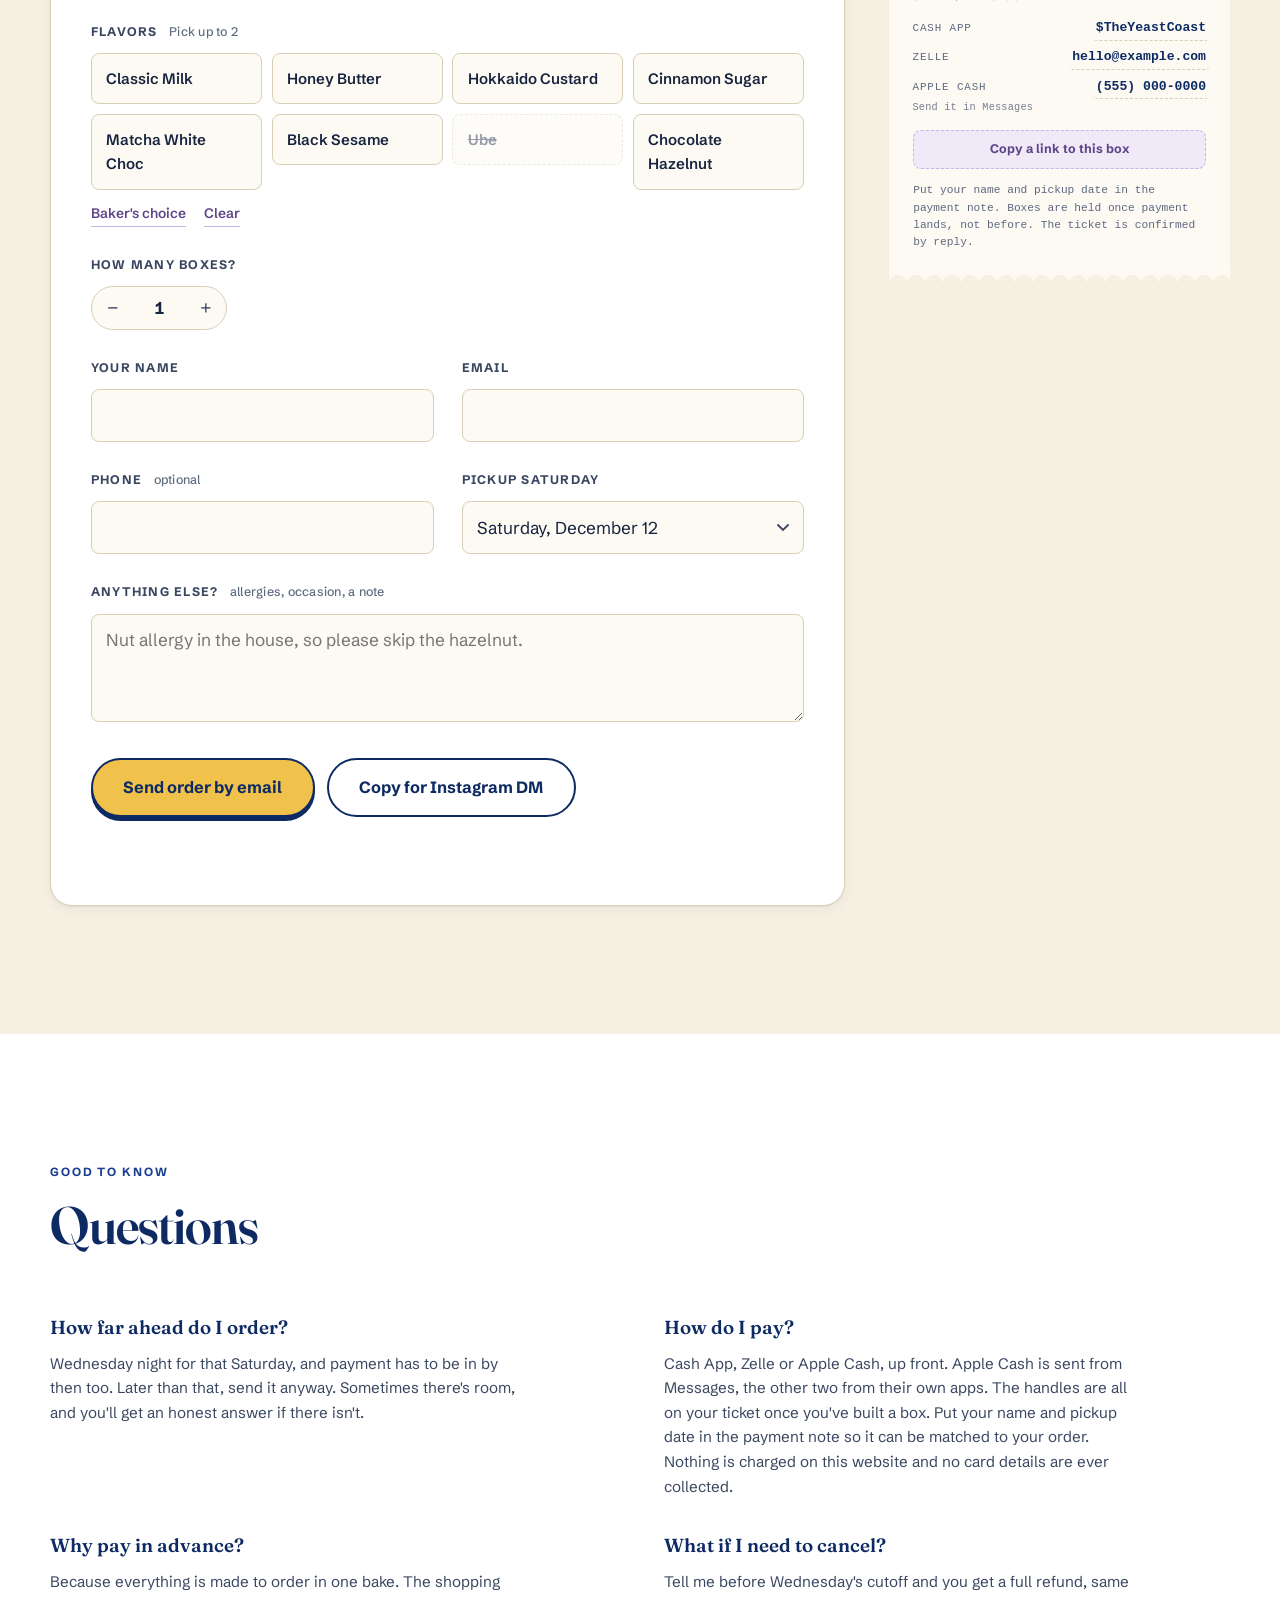
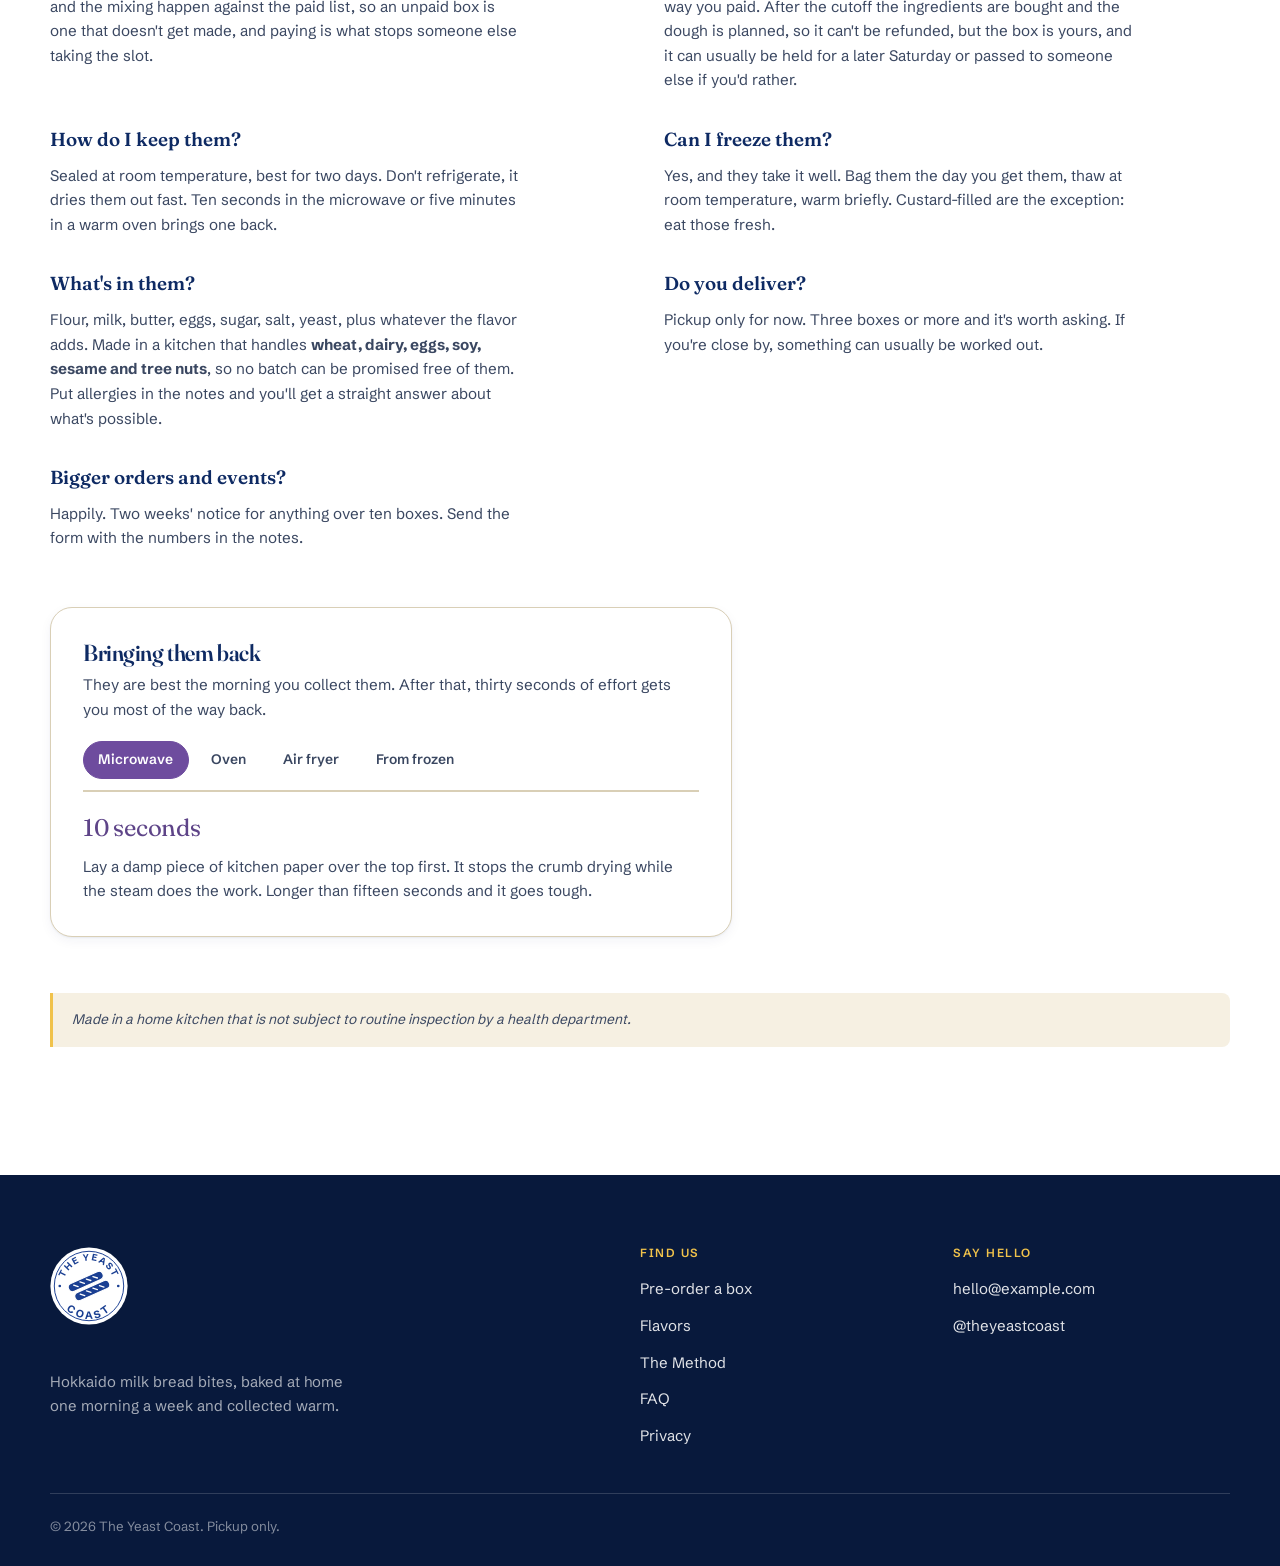
==== commit a4a63c09: "Capitalize the page names in the menu The baker and The method were the only two in sentence case; F" ====
--- a/index.html
+++ b/index.html
@@ -77,8 +77,8 @@
     <nav class="nav__menu" id="navMenu" aria-label="Main">
       <div class="nav__links" id="navLinks">
         <span class="nav__pill" id="navPill" aria-hidden="true"></span>
-        <a href="#note" data-spy="note">The baker</a>
-        <a href="#craft" data-spy="craft">The method</a>
+        <a href="#note" data-spy="note">The Baker</a>
+        <a href="#craft" data-spy="craft">The Method</a>
         <a href="#menu" data-spy="menu">Flavors</a>
         <a href="#faq" data-spy="faq">FAQ</a>
       </div>
@@ -628,7 +628,7 @@
       <ul>
         <li><a href="#order">Pre-order a box</a></li>
         <li><a href="#menu">Flavors</a></li>
-        <li><a href="#craft">The method</a></li>
+        <li><a href="#craft">The Method</a></li>
         <li><a href="#faq">FAQ</a></li>
         <li><a href="privacy.html">Privacy</a></li>
       </ul>
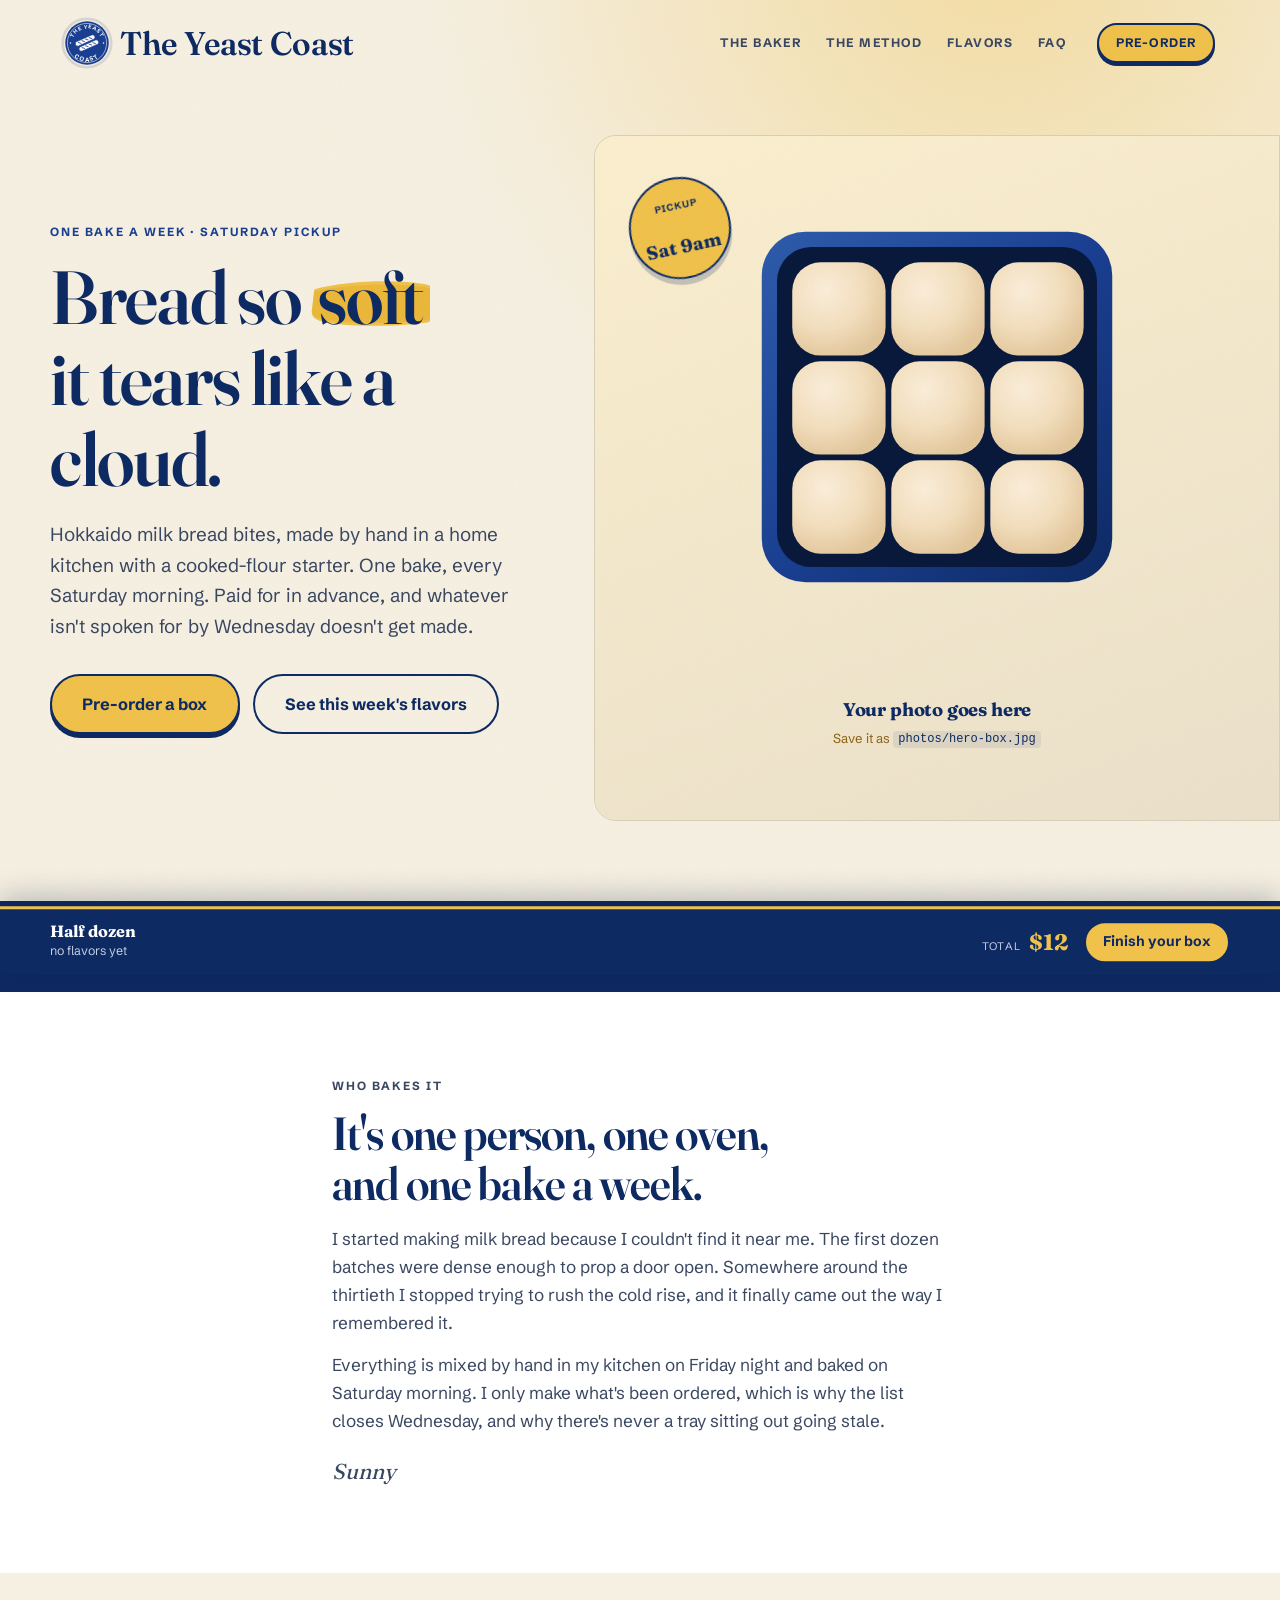
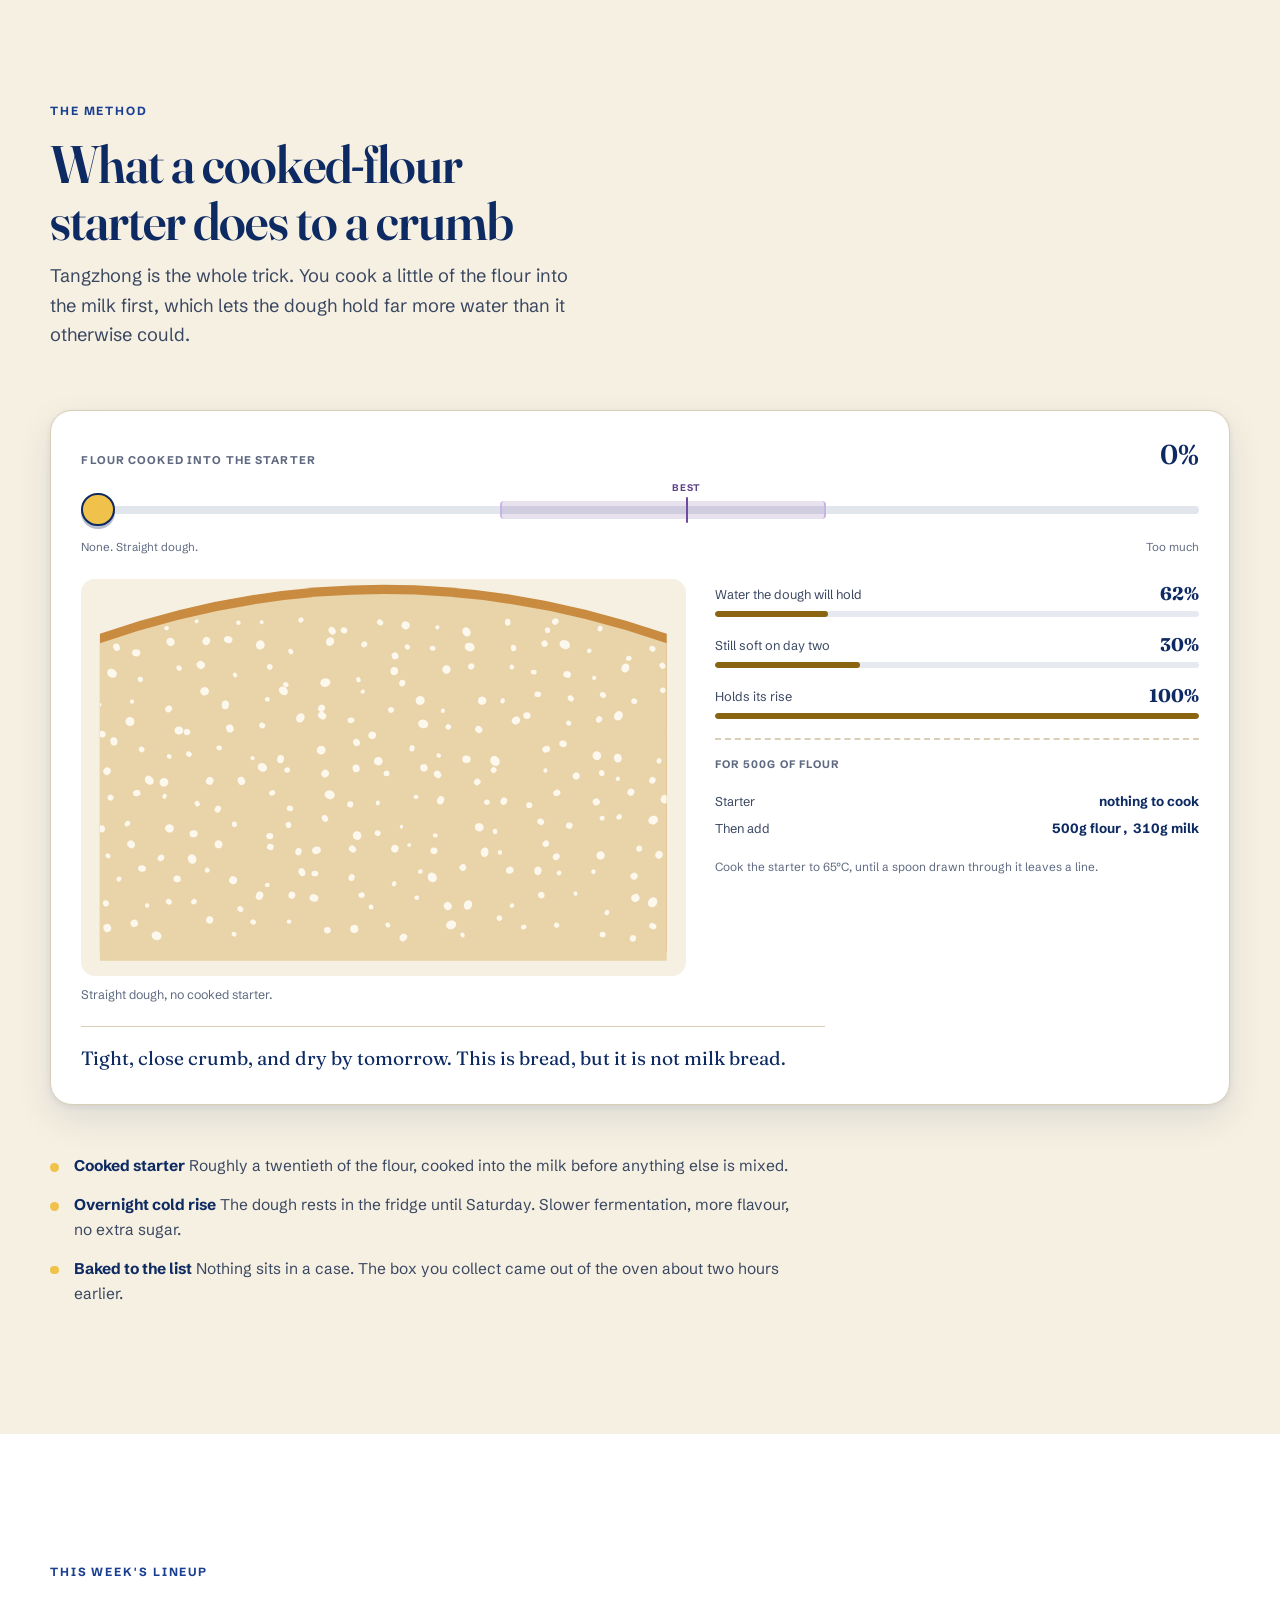
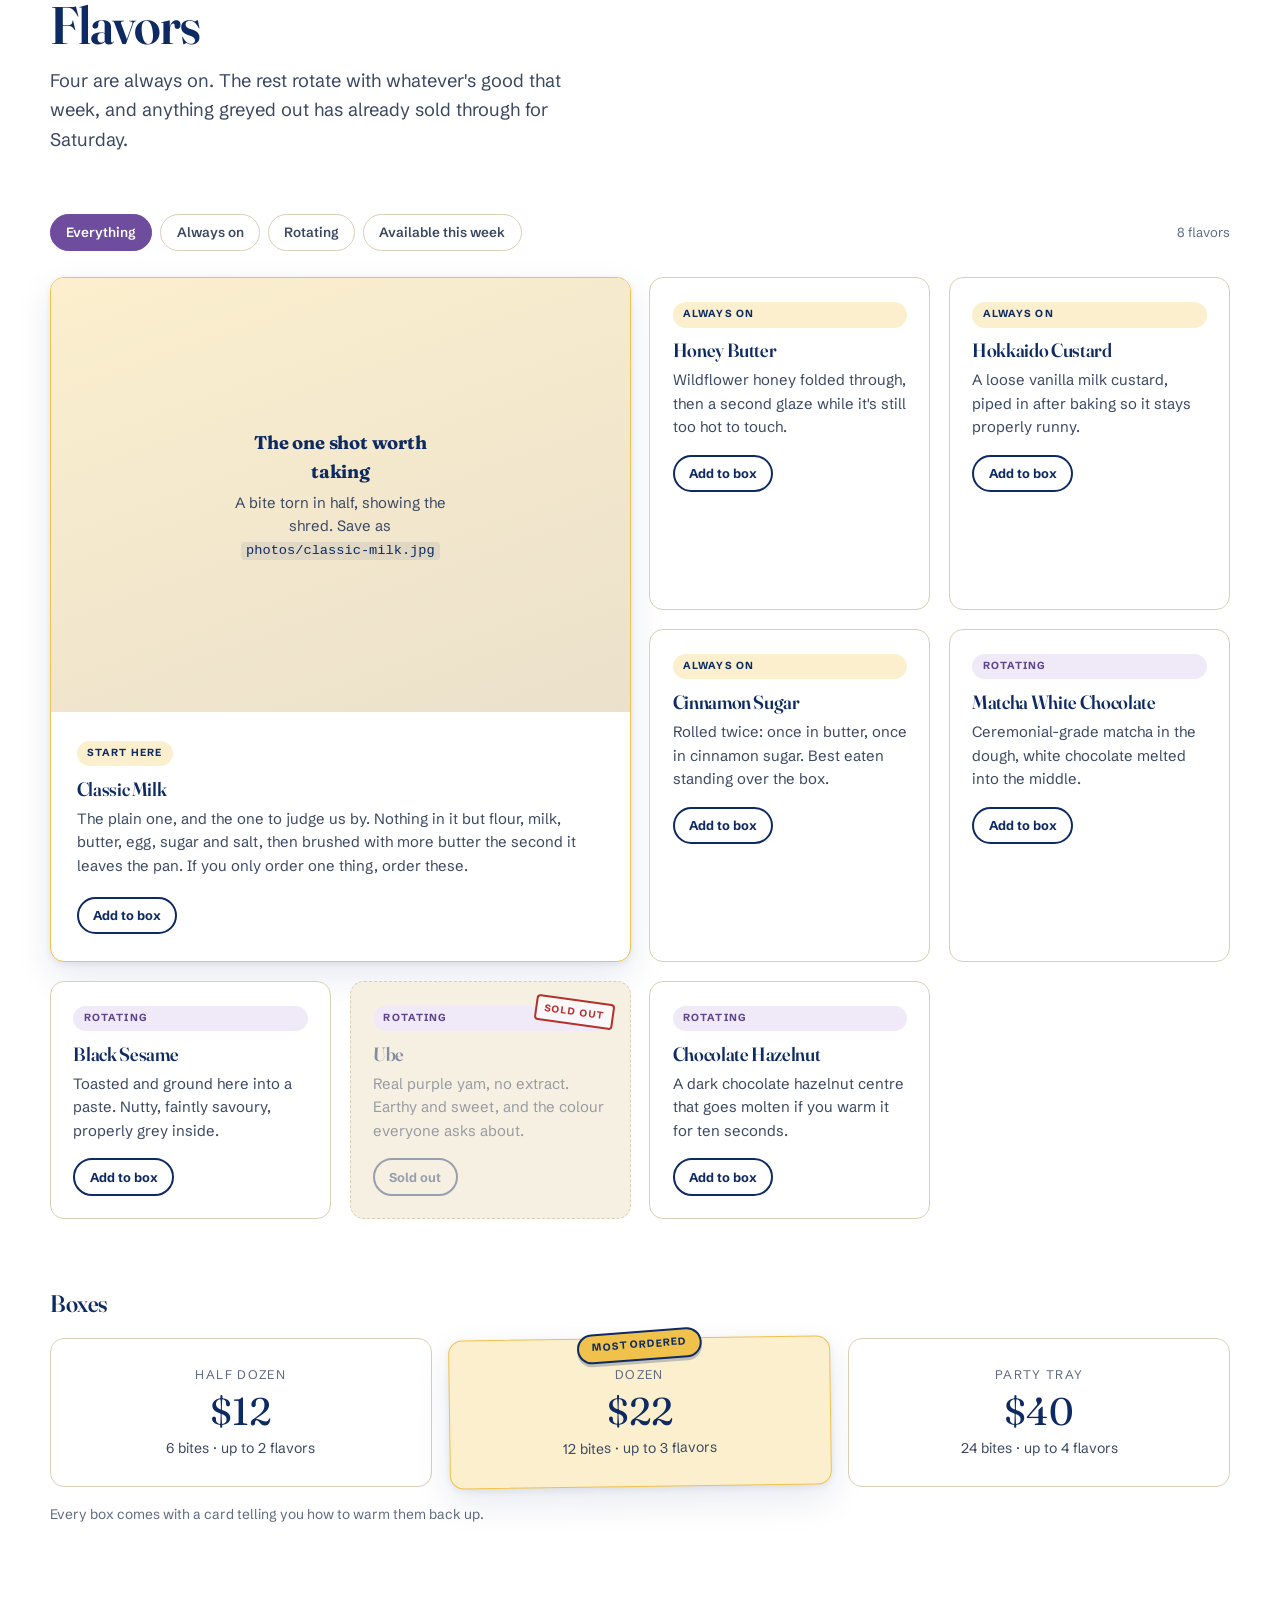
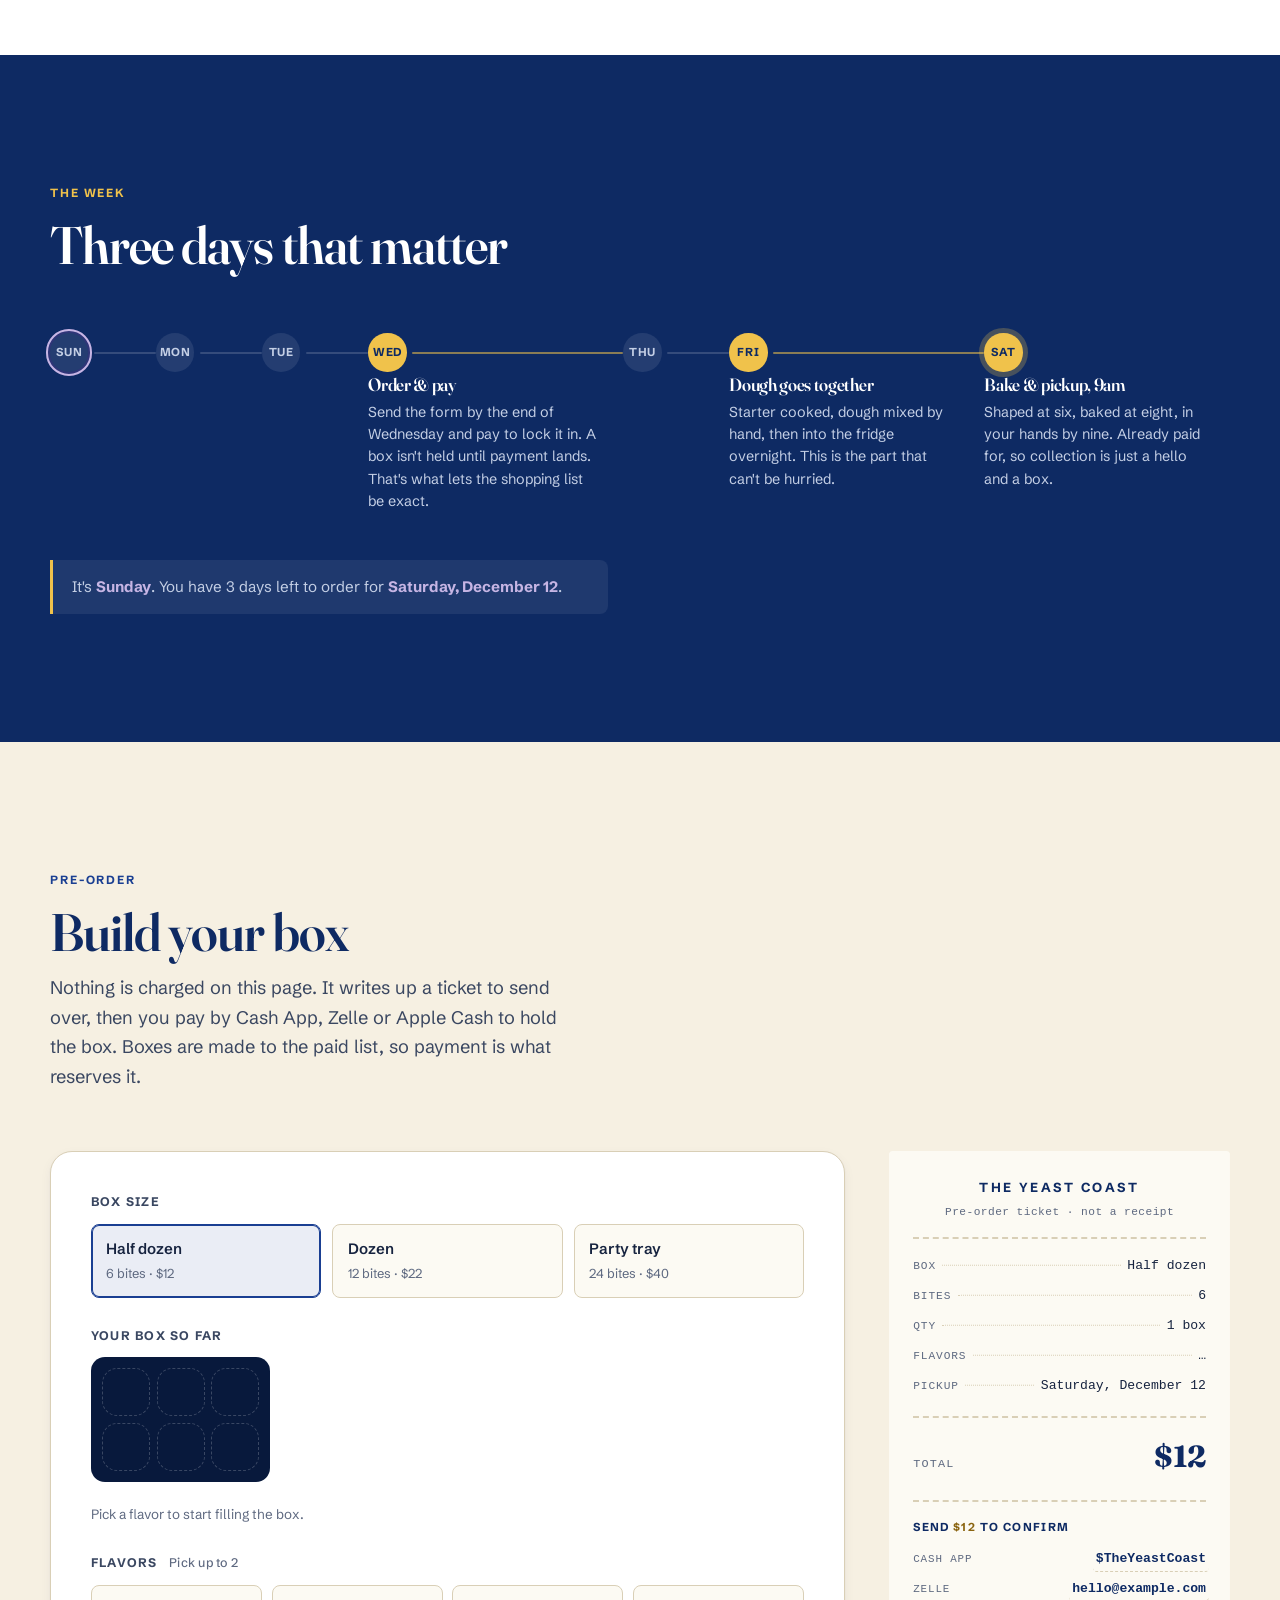
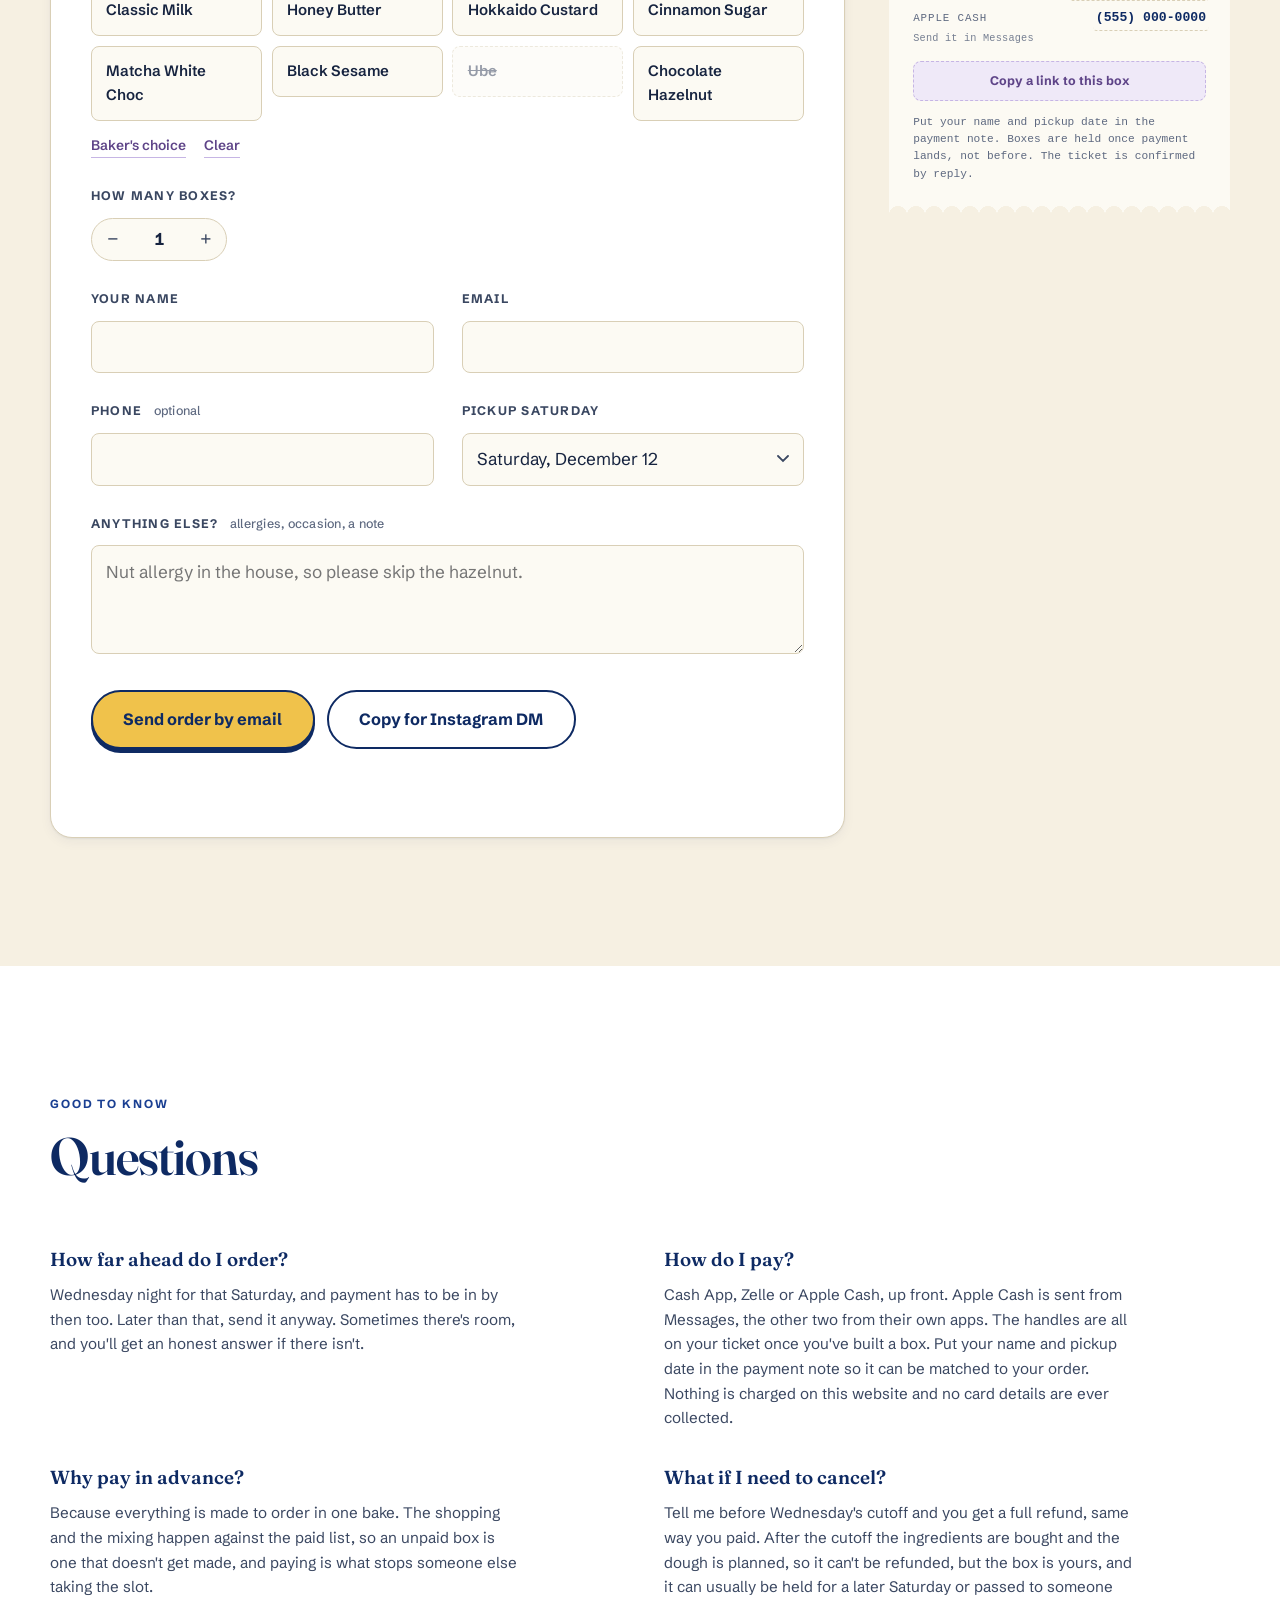
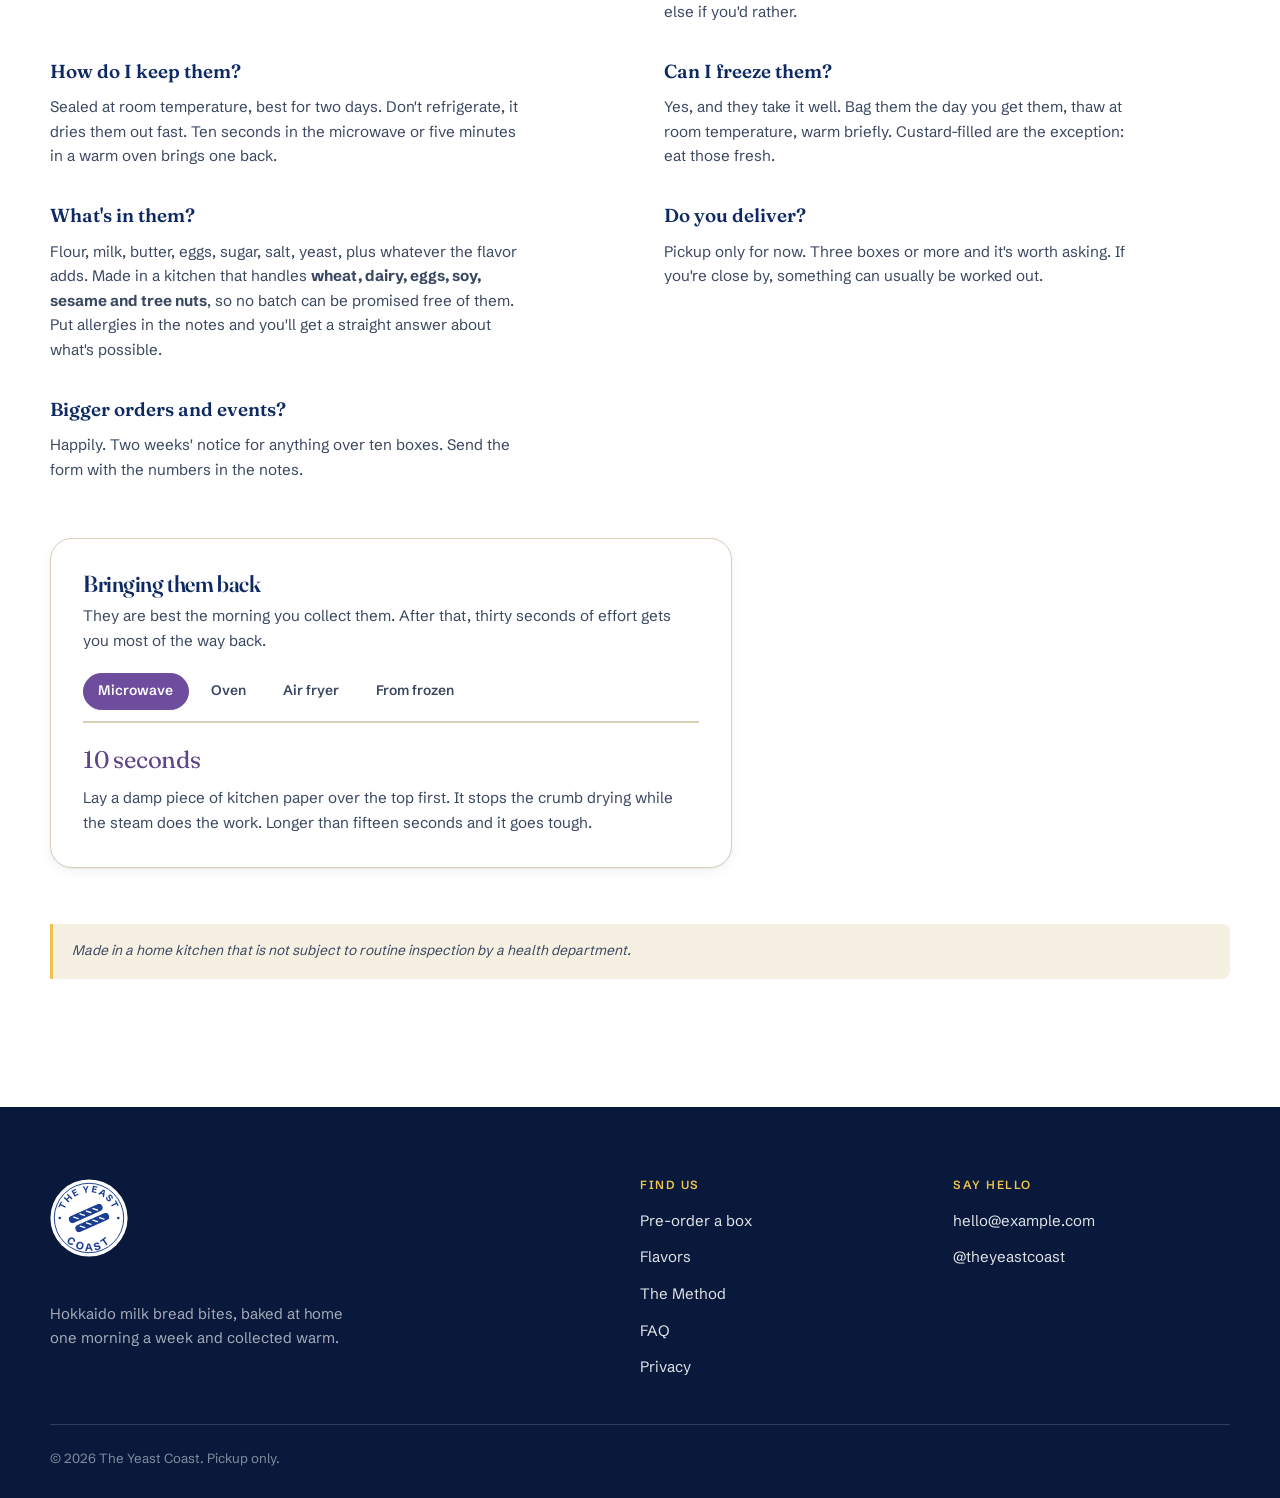
==== commit 75260da4: "Replace the crumb wipe with a tangzhong dial The wipe was a slider between two fields of random elli" ====
--- a/index.html
+++ b/index.html
@@ -197,26 +197,67 @@
       </p>
     </div>
 
-    <div class="wipe reveal">
-      <div class="wipe__stage" id="wipeStage" style="--wipe:50%">
-        <svg viewBox="0 0 260 190" aria-hidden="true" class="wipe__art wipe__art--plain" preserveAspectRatio="none"><ellipse cx="58.8" cy="77.3" rx="3.3" ry="3.0" transform="rotate(169 58.8 77.3)"/><ellipse cx="159.2" cy="105.8" rx="5.0" ry="4.2" transform="rotate(128 159.2 105.8)"/><ellipse cx="96.8" cy="95.5" rx="4.8" ry="5.5" transform="rotate(168 96.8 95.5)"/><ellipse cx="107.6" cy="178.1" rx="2.9" ry="3.6" transform="rotate(46 107.6 178.1)"/><ellipse cx="203.2" cy="176.6" rx="5.2" ry="4.6" transform="rotate(31 203.2 176.6)"/><ellipse cx="145.9" cy="108.0" rx="4.1" ry="4.1" transform="rotate(97 145.9 108.0)"/><ellipse cx="249.0" cy="45.2" rx="4.4" ry="5.2" transform="rotate(86 249.0 45.2)"/><ellipse cx="56.4" cy="46.0" rx="3.9" ry="4.0" transform="rotate(58 56.4 46.0)"/><ellipse cx="250.4" cy="179.7" rx="3.2" ry="3.5" transform="rotate(153 250.4 179.7)"/><ellipse cx="60.8" cy="133.7" rx="3.9" ry="4.6" transform="rotate(16 60.8 133.7)"/><ellipse cx="71.4" cy="147.5" rx="3.7" ry="3.6" transform="rotate(29 71.4 147.5)"/><ellipse cx="85.2" cy="62.7" rx="3.1" ry="2.6" transform="rotate(126 85.2 62.7)"/><ellipse cx="210.3" cy="11.6" rx="3.6" ry="3.5" transform="rotate(155 210.3 11.6)"/><ellipse cx="222.3" cy="91.5" rx="4.3" ry="4.4" transform="rotate(6 222.3 91.5)"/><ellipse cx="21.7" cy="146.4" rx="4.5" ry="4.0" transform="rotate(105 21.7 146.4)"/><ellipse cx="53.7" cy="140.6" rx="3.4" ry="2.6" transform="rotate(147 53.7 140.6)"/><ellipse cx="137.9" cy="27.9" rx="4.6" ry="4.2" transform="rotate(90 137.9 27.9)"/><ellipse cx="213.2" cy="60.4" rx="4.6" ry="5.0" transform="rotate(122 213.2 60.4)"/><ellipse cx="130.1" cy="17.3" rx="4.8" ry="5.6" transform="rotate(38 130.1 17.3)"/><ellipse cx="162.3" cy="141.1" rx="2.5" ry="2.5" transform="rotate(87 162.3 141.1)"/><ellipse cx="93.3" cy="54.8" rx="4.8" ry="4.9" transform="rotate(169 93.3 54.8)"/><ellipse cx="151.8" cy="34.5" rx="2.8" ry="3.2" transform="rotate(119 151.8 34.5)"/><ellipse cx="17.8" cy="91.2" rx="3.2" ry="3.5" transform="rotate(48 17.8 91.2)"/><ellipse cx="44.5" cy="171.5" rx="5.1" ry="5.9" transform="rotate(11 44.5 171.5)"/><ellipse cx="224.1" cy="138.6" rx="2.9" ry="3.5" transform="rotate(163 224.1 138.6)"/><ellipse cx="154.2" cy="82.5" rx="3.4" ry="2.9" transform="rotate(91 154.2 82.5)"/><ellipse cx="230.9" cy="151.5" rx="4.8" ry="4.5" transform="rotate(169 230.9 151.5)"/><ellipse cx="183.4" cy="36.3" rx="3.6" ry="4.0" transform="rotate(1 183.4 36.3)"/><ellipse cx="193.3" cy="70.9" rx="2.7" ry="2.7" transform="rotate(150 193.3 70.9)"/><ellipse cx="58.7" cy="160.7" rx="3.6" ry="3.9" transform="rotate(19 58.7 160.7)"/><ellipse cx="22.0" cy="63.5" rx="5.0" ry="3.9" transform="rotate(25 22.0 63.5)"/><ellipse cx="198.8" cy="34.3" rx="2.3" ry="1.8" transform="rotate(101 198.8 34.3)"/><ellipse cx="205.3" cy="69.6" rx="4.5" ry="4.6" transform="rotate(28 205.3 69.6)"/><ellipse cx="107.1" cy="105.2" rx="2.9" ry="2.2" transform="rotate(13 107.1 105.2)"/><ellipse cx="100.8" cy="127.8" rx="4.0" ry="4.5" transform="rotate(14 100.8 127.8)"/><ellipse cx="65.4" cy="112.7" rx="2.9" ry="3.1" transform="rotate(49 65.4 112.7)"/><ellipse cx="78.4" cy="85.6" rx="3.9" ry="4.2" transform="rotate(172 78.4 85.6)"/><ellipse cx="67.2" cy="61.4" rx="4.4" ry="4.5" transform="rotate(93 67.2 61.4)"/><ellipse cx="47.5" cy="17.8" rx="2.7" ry="2.5" transform="rotate(109 47.5 17.8)"/><ellipse cx="153.6" cy="144.6" rx="4.9" ry="5.2" transform="rotate(125 153.6 144.6)"/><ellipse cx="249.5" cy="7.0" rx="3.6" ry="3.6" transform="rotate(145 249.5 7.0)"/><ellipse cx="74.6" cy="136.8" rx="4.0" ry="3.9" transform="rotate(114 74.6 136.8)"/><ellipse cx="244.3" cy="79.1" rx="3.4" ry="2.8" transform="rotate(173 244.3 79.1)"/><ellipse cx="82.0" cy="124.2" rx="3.1" ry="3.2" transform="rotate(66 82.0 124.2)"/><ellipse cx="25.9" cy="108.1" rx="4.9" ry="3.9" transform="rotate(30 25.9 108.1)"/><ellipse cx="162.5" cy="91.4" rx="2.6" ry="2.2" transform="rotate(169 162.5 91.4)"/><ellipse cx="132.1" cy="87.0" rx="3.7" ry="4.3" transform="rotate(57 132.1 87.0)"/><ellipse cx="73.4" cy="120.2" rx="3.9" ry="3.4" transform="rotate(133 73.4 120.2)"/><ellipse cx="45.3" cy="114.1" rx="5.1" ry="4.1" transform="rotate(4 45.3 114.1)"/><ellipse cx="114.0" cy="45.9" rx="3.9" ry="4.4" transform="rotate(61 114.0 45.9)"/><ellipse cx="102.6" cy="169.5" rx="3.4" ry="3.0" transform="rotate(93 102.6 169.5)"/><ellipse cx="16.6" cy="47.5" rx="4.5" ry="5.0" transform="rotate(104 16.6 47.5)"/><ellipse cx="117.0" cy="68.9" rx="4.1" ry="4.4" transform="rotate(164 117.0 68.9)"/><ellipse cx="46.7" cy="99.4" rx="4.3" ry="5.1" transform="rotate(171 46.7 99.4)"/><ellipse cx="17.9" cy="134.9" rx="2.4" ry="2.0" transform="rotate(49 17.9 134.9)"/><ellipse cx="252.6" cy="153.0" rx="4.3" ry="5.3" transform="rotate(144 252.6 153.0)"/><ellipse cx="176.1" cy="129.1" rx="3.6" ry="3.5" transform="rotate(141 176.1 129.1)"/><ellipse cx="227.6" cy="64.8" rx="2.6" ry="2.8" transform="rotate(8 227.6 64.8)"/><ellipse cx="203.1" cy="156.8" rx="4.9" ry="3.9" transform="rotate(162 203.1 156.8)"/><ellipse cx="233.1" cy="106.2" rx="2.9" ry="3.6" transform="rotate(42 233.1 106.2)"/><ellipse cx="19.4" cy="23.8" rx="3.1" ry="3.1" transform="rotate(106 19.4 23.8)"/><ellipse cx="129.1" cy="50.6" rx="3.4" ry="3.9" transform="rotate(52 129.1 50.6)"/><ellipse cx="252.8" cy="125.6" rx="3.7" ry="2.9" transform="rotate(145 252.8 125.6)"/><ellipse cx="237.1" cy="34.6" rx="2.5" ry="3.1" transform="rotate(166 237.1 34.6)"/><ellipse cx="40.7" cy="142.9" rx="4.6" ry="4.2" transform="rotate(176 40.7 142.9)"/><ellipse cx="53.1" cy="67.9" rx="2.9" ry="3.6" transform="rotate(42 53.1 67.9)"/><ellipse cx="150.8" cy="16.6" rx="2.7" ry="2.3" transform="rotate(30 150.8 16.6)"/><ellipse cx="110.8" cy="122.3" rx="4.6" ry="5.8" transform="rotate(155 110.8 122.3)"/><ellipse cx="32.8" cy="67.0" rx="2.8" ry="3.3" transform="rotate(156 32.8 67.0)"/><ellipse cx="96.1" cy="113.3" rx="3.3" ry="3.7" transform="rotate(133 96.1 113.3)"/><ellipse cx="81.0" cy="175.1" rx="4.7" ry="5.5" transform="rotate(117 81.0 175.1)"/><ellipse cx="231.2" cy="174.2" rx="5.1" ry="5.4" transform="rotate(175 231.2 174.2)"/><ellipse cx="250.5" cy="74.5" rx="2.4" ry="1.9" transform="rotate(175 250.5 74.5)"/><ellipse cx="113.2" cy="135.1" rx="5.1" ry="4.1" transform="rotate(109 113.2 135.1)"/><ellipse cx="234.1" cy="42.7" rx="4.4" ry="4.9" transform="rotate(101 234.1 42.7)"/><ellipse cx="61.7" cy="12.9" rx="3.9" ry="3.0" transform="rotate(145 61.7 12.9)"/><ellipse cx="21.0" cy="155.7" rx="3.0" ry="3.0" transform="rotate(88 21.0 155.7)"/><ellipse cx="248.6" cy="96.1" rx="3.6" ry="3.6" transform="rotate(1 248.6 96.1)"/><ellipse cx="42.7" cy="66.7" rx="3.2" ry="3.6" transform="rotate(28 42.7 66.7)"/><ellipse cx="113.8" cy="147.4" rx="2.6" ry="3.1" transform="rotate(123 113.8 147.4)"/><ellipse cx="162.1" cy="127.2" rx="4.6" ry="3.6" transform="rotate(26 162.1 127.2)"/><ellipse cx="21.6" cy="11.4" rx="3.4" ry="3.0" transform="rotate(22 21.6 11.4)"/><ellipse cx="72.9" cy="13.1" rx="3.0" ry="3.4" transform="rotate(71 72.9 13.1)"/><ellipse cx="253.3" cy="15.0" rx="3.0" ry="3.5" transform="rotate(117 253.3 15.0)"/><ellipse cx="238.4" cy="130.7" rx="2.2" ry="2.0" transform="rotate(125 238.4 130.7)"/><ellipse cx="51.8" cy="29.3" rx="5.2" ry="6.0" transform="rotate(104 51.8 29.3)"/><ellipse cx="193.6" cy="78.9" rx="2.6" ry="3.0" transform="rotate(118 193.6 78.9)"/><ellipse cx="38.1" cy="99.5" rx="2.7" ry="2.5" transform="rotate(8 38.1 99.5)"/><ellipse cx="20.2" cy="78.5" rx="3.5" ry="2.8" transform="rotate(69 20.2 78.5)"/><ellipse cx="133.3" cy="167.4" rx="5.1" ry="3.9" transform="rotate(125 133.3 167.4)"/><ellipse cx="78.4" cy="160.2" rx="5.2" ry="4.2" transform="rotate(178 78.4 160.2)"/><ellipse cx="92.4" cy="169.3" rx="2.4" ry="2.1" transform="rotate(80 92.4 169.3)"/><ellipse cx="184.8" cy="169.7" rx="5.2" ry="4.9" transform="rotate(66 184.8 169.7)"/><ellipse cx="19.4" cy="176.0" rx="3.3" ry="2.6" transform="rotate(114 19.4 176.0)"/><ellipse cx="252.5" cy="170.1" rx="3.7" ry="3.2" transform="rotate(47 252.5 170.1)"/><ellipse cx="139.0" cy="143.7" rx="3.9" ry="3.4" transform="rotate(42 139.0 143.7)"/><ellipse cx="192.3" cy="132.2" rx="2.3" ry="1.8" transform="rotate(135 192.3 132.2)"/><ellipse cx="163.5" cy="176.8" rx="2.6" ry="2.3" transform="rotate(146 163.5 176.8)"/><ellipse cx="65.1" cy="21.6" rx="3.0" ry="3.0" transform="rotate(141 65.1 21.6)"/><ellipse cx="168.3" cy="84.0" rx="5.2" ry="4.4" transform="rotate(139 168.3 84.0)"/><ellipse cx="12.6" cy="122.2" rx="4.5" ry="4.5" transform="rotate(123 12.6 122.2)"/><ellipse cx="177.6" cy="107.0" rx="3.1" ry="2.4" transform="rotate(154 177.6 107.0)"/><ellipse cx="146.3" cy="8.4" rx="3.4" ry="4.1" transform="rotate(6 146.3 8.4)"/><ellipse cx="211.3" cy="96.6" rx="4.3" ry="3.3" transform="rotate(130 211.3 96.6)"/><ellipse cx="128.3" cy="107.5" rx="4.2" ry="5.1" transform="rotate(130 128.3 107.5)"/><ellipse cx="189.4" cy="148.2" rx="2.7" ry="2.9" transform="rotate(152 189.4 148.2)"/><ellipse cx="175.8" cy="72.0" rx="3.4" ry="3.2" transform="rotate(57 175.8 72.0)"/><ellipse cx="126.8" cy="76.9" rx="3.8" ry="4.0" transform="rotate(91 126.8 76.9)"/><ellipse cx="55.5" cy="86.4" rx="4.1" ry="3.3" transform="rotate(27 55.5 86.4)"/><ellipse cx="108.7" cy="38.8" rx="2.8" ry="2.3" transform="rotate(32 108.7 38.8)"/><ellipse cx="238.6" cy="62.3" rx="3.7" ry="3.3" transform="rotate(127 238.6 62.3)"/><ellipse cx="163.1" cy="18.5" rx="4.8" ry="6.0" transform="rotate(51 163.1 18.5)"/><ellipse cx="154.7" cy="119.2" rx="4.1" ry="4.1" transform="rotate(95 154.7 119.2)"/><ellipse cx="139.6" cy="153.3" rx="3.3" ry="3.8" transform="rotate(49 139.6 153.3)"/><ellipse cx="130.9" cy="117.1" rx="3.6" ry="3.8" transform="rotate(85 130.9 117.1)"/><ellipse cx="40.2" cy="34.9" rx="2.9" ry="2.5" transform="rotate(95 40.2 34.9)"/><ellipse cx="35.8" cy="22.7" rx="3.4" ry="3.0" transform="rotate(149 35.8 22.7)"/><ellipse cx="240.4" cy="118.6" rx="3.8" ry="3.6" transform="rotate(119 240.4 118.6)"/><ellipse cx="87.5" cy="104.3" rx="5.2" ry="5.6" transform="rotate(178 87.5 104.3)"/><ellipse cx="31.0" cy="87.5" rx="3.9" ry="3.6" transform="rotate(85 31.0 87.5)"/><ellipse cx="104.5" cy="18.7" rx="3.3" ry="4.1" transform="rotate(177 104.5 18.7)"/><ellipse cx="111.4" cy="8.2" rx="4.5" ry="3.9" transform="rotate(149 111.4 8.2)"/><ellipse cx="29.4" cy="156.0" rx="3.6" ry="3.3" transform="rotate(106 29.4 156.0)"/><ellipse cx="13.5" cy="101.6" rx="3.8" ry="4.6" transform="rotate(30 13.5 101.6)"/><ellipse cx="6.0" cy="66.4" rx="2.9" ry="3.0" transform="rotate(29 6.0 66.4)"/><ellipse cx="187.6" cy="92.8" rx="3.1" ry="3.3" transform="rotate(82 187.6 92.8)"/><ellipse cx="181.2" cy="19.8" rx="5.0" ry="5.2" transform="rotate(121 181.2 19.8)"/><ellipse cx="9.3" cy="165.0" rx="3.4" ry="3.7" transform="rotate(83 9.3 165.0)"/><ellipse cx="119.8" cy="167.1" rx="3.2" ry="3.7" transform="rotate(6 119.8 167.1)"/><ellipse cx="86.6" cy="35.9" rx="4.1" ry="3.3" transform="rotate(117 86.6 35.9)"/><ellipse cx="165.7" cy="58.5" rx="4.7" ry="5.9" transform="rotate(143 165.7 58.5)"/><ellipse cx="241.8" cy="19.1" rx="4.4" ry="4.1" transform="rotate(124 241.8 19.1)"/><ellipse cx="217.1" cy="169.1" rx="2.5" ry="3.0" transform="rotate(125 217.1 169.1)"/><ellipse cx="48.1" cy="158.1" rx="2.4" ry="2.9" transform="rotate(88 48.1 158.1)"/><ellipse cx="118.1" cy="178.1" rx="3.1" ry="2.7" transform="rotate(104 118.1 178.1)"/><ellipse cx="10.9" cy="154.9" rx="4.6" ry="4.1" transform="rotate(5 10.9 154.9)"/><ellipse cx="150.5" cy="179.7" rx="2.7" ry="2.4" transform="rotate(6 150.5 179.7)"/><ellipse cx="247.0" cy="141.5" rx="3.3" ry="3.1" transform="rotate(13 247.0 141.5)"/><ellipse cx="110.3" cy="98.0" rx="2.7" ry="3.0" transform="rotate(22 110.3 98.0)"/><ellipse cx="165.6" cy="30.5" rx="2.8" ry="3.5" transform="rotate(114 165.6 30.5)"/><ellipse cx="180.1" cy="45.9" rx="2.7" ry="3.4" transform="rotate(31 180.1 45.9)"/><ellipse cx="210.4" cy="113.8" rx="4.5" ry="4.8" transform="rotate(147 210.4 113.8)"/><ellipse cx="92.0" cy="178.2" rx="4.7" ry="4.5" transform="rotate(4 92.0 178.2)"/><ellipse cx="225.8" cy="162.7" rx="4.5" ry="3.4" transform="rotate(108 225.8 162.7)"/><ellipse cx="203.7" cy="83.0" rx="5.2" ry="6.0" transform="rotate(96 203.7 83.0)"/><ellipse cx="125.2" cy="175.1" rx="2.5" ry="2.1" transform="rotate(107 125.2 175.1)"/><ellipse cx="187.5" cy="52.6" rx="4.2" ry="5.2" transform="rotate(96 187.5 52.6)"/><ellipse cx="31.7" cy="39.9" rx="4.2" ry="3.5" transform="rotate(4 31.7 39.9)"/><ellipse cx="143.4" cy="85.4" rx="4.3" ry="5.4" transform="rotate(95 143.4 85.4)"/><ellipse cx="96.0" cy="66.2" rx="4.0" ry="4.0" transform="rotate(158 96.0 66.2)"/></svg>
-        <svg viewBox="0 0 260 190" aria-hidden="true" class="wipe__art wipe__art--tang" preserveAspectRatio="none"><ellipse cx="33.3" cy="80.9" rx="12.1" ry="13.9" transform="rotate(70 33.3 80.9)"/><ellipse cx="193.7" cy="138.2" rx="10.7" ry="12.1" transform="rotate(13 193.7 138.2)"/><ellipse cx="144.7" cy="170.0" rx="7.4" ry="7.4" transform="rotate(131 144.7 170.0)"/><ellipse cx="230.7" cy="156.9" rx="8.4" ry="8.3" transform="rotate(25 230.7 156.9)"/><ellipse cx="77.8" cy="115.9" rx="10.2" ry="9.1" transform="rotate(138 77.8 115.9)"/><ellipse cx="16.2" cy="20.7" rx="12.1" ry="13.0" transform="rotate(74 16.2 20.7)"/><ellipse cx="145.3" cy="15.6" rx="7.6" ry="7.6" transform="rotate(80 145.3 15.6)"/><ellipse cx="164.5" cy="134.3" rx="7.3" ry="6.9" transform="rotate(178 164.5 134.3)"/><ellipse cx="201.6" cy="38.4" rx="8.7" ry="7.9" transform="rotate(12 201.6 38.4)"/><ellipse cx="206.7" cy="19.5" rx="7.1" ry="7.9" transform="rotate(24 206.7 19.5)"/><ellipse cx="103.1" cy="65.1" rx="12.6" ry="12.8" transform="rotate(80 103.1 65.1)"/><ellipse cx="204.1" cy="76.8" rx="9.3" ry="10.5" transform="rotate(80 204.1 76.8)"/><ellipse cx="112.7" cy="99.7" rx="8.8" ry="10.0" transform="rotate(89 112.7 99.7)"/><ellipse cx="147.9" cy="110.9" rx="11.0" ry="11.4" transform="rotate(155 147.9 110.9)"/><ellipse cx="141.8" cy="74.6" rx="10.2" ry="10.6" transform="rotate(65 141.8 74.6)"/><ellipse cx="152.0" cy="34.0" rx="8.6" ry="7.3" transform="rotate(96 152.0 34.0)"/><ellipse cx="29.5" cy="112.2" rx="6.2" ry="6.7" transform="rotate(122 29.5 112.2)"/><ellipse cx="87.7" cy="155.0" rx="8.4" ry="8.3" transform="rotate(125 87.7 155.0)"/><ellipse cx="68.5" cy="31.8" rx="11.6" ry="10.2" transform="rotate(137 68.5 31.8)"/><ellipse cx="230.5" cy="87.8" rx="9.5" ry="8.8" transform="rotate(49 230.5 87.8)"/><ellipse cx="243.2" cy="58.9" rx="12.6" ry="12.9" transform="rotate(29 243.2 58.9)"/><ellipse cx="184.5" cy="57.6" rx="13.1" ry="15.1" transform="rotate(48 184.5 57.6)"/><ellipse cx="244.0" cy="109.9" rx="6.7" ry="6.0" transform="rotate(165 244.0 109.9)"/><ellipse cx="53.3" cy="103.9" rx="8.1" ry="7.9" transform="rotate(41 53.3 103.9)"/><ellipse cx="121.6" cy="142.3" rx="11.2" ry="12.7" transform="rotate(157 121.6 142.3)"/><ellipse cx="40.7" cy="14.9" rx="11.4" ry="11.4" transform="rotate(145 40.7 14.9)"/><ellipse cx="127.2" cy="42.1" rx="10.5" ry="9.3" transform="rotate(112 127.2 42.1)"/><ellipse cx="17.7" cy="172.0" rx="5.7" ry="5.0" transform="rotate(155 17.7 172.0)"/><ellipse cx="99.6" cy="33.1" rx="11.4" ry="12.0" transform="rotate(23 99.6 33.1)"/><ellipse cx="177.8" cy="103.7" rx="11.3" ry="12.3" transform="rotate(53 177.8 103.7)"/><ellipse cx="87.8" cy="83.9" rx="8.5" ry="7.4" transform="rotate(57 87.8 83.9)"/><ellipse cx="106.9" cy="122.2" rx="9.4" ry="9.6" transform="rotate(57 106.9 122.2)"/><ellipse cx="181.2" cy="168.1" rx="10.4" ry="10.9" transform="rotate(170 181.2 168.1)"/><ellipse cx="37.7" cy="159.5" rx="12.7" ry="11.3" transform="rotate(127 37.7 159.5)"/><ellipse cx="37.6" cy="47.7" rx="6.5" ry="6.6" transform="rotate(79 37.6 47.7)"/><ellipse cx="168.9" cy="43.1" rx="5.7" ry="6.2" transform="rotate(38 168.9 43.1)"/><ellipse cx="225.3" cy="114.3" rx="7.0" ry="7.7" transform="rotate(88 225.3 114.3)"/><ellipse cx="141.6" cy="136.4" rx="6.0" ry="6.4" transform="rotate(59 141.6 136.4)"/><ellipse cx="223.1" cy="39.0" rx="10.4" ry="9.1" transform="rotate(154 223.1 39.0)"/><ellipse cx="162.9" cy="86.9" rx="8.3" ry="8.6" transform="rotate(8 162.9 86.9)"/><ellipse cx="238.6" cy="19.5" rx="11.2" ry="10.1" transform="rotate(117 238.6 19.5)"/><ellipse cx="57.2" cy="177.0" rx="6.5" ry="7.2" transform="rotate(166 57.2 177.0)"/><ellipse cx="247.2" cy="170.4" rx="9.6" ry="10.8" transform="rotate(78 247.2 170.4)"/><ellipse cx="164.1" cy="154.0" rx="6.0" ry="6.4" transform="rotate(77 164.1 154.0)"/><ellipse cx="10.6" cy="51.3" rx="5.7" ry="5.5" transform="rotate(70 10.6 51.3)"/><ellipse cx="60.6" cy="57.5" rx="7.4" ry="6.9" transform="rotate(60 60.6 57.5)"/><ellipse cx="145.5" cy="153.5" rx="6.8" ry="6.2" transform="rotate(162 145.5 153.5)"/><ellipse cx="66.2" cy="89.0" rx="6.1" ry="6.1" transform="rotate(9 66.2 89.0)"/><ellipse cx="59.7" cy="131.8" rx="11.2" ry="11.0" transform="rotate(22 59.7 131.8)"/><ellipse cx="209.3" cy="113.1" rx="7.4" ry="7.9" transform="rotate(142 209.3 113.1)"/><ellipse cx="96.2" cy="175.2" rx="11.7" ry="12.1" transform="rotate(164 96.2 175.2)"/><ellipse cx="207.5" cy="166.7" rx="7.4" ry="6.4" transform="rotate(105 207.5 166.7)"/><ellipse cx="167.8" cy="19.4" rx="10.5" ry="11.6" transform="rotate(163 167.8 19.4)"/><ellipse cx="115.9" cy="160.1" rx="5.6" ry="6.1" transform="rotate(160 115.9 160.1)"/><ellipse cx="119.3" cy="174.3" rx="6.5" ry="6.6" transform="rotate(151 119.3 174.3)"/><ellipse cx="120.4" cy="81.3" rx="6.2" ry="7.0" transform="rotate(127 120.4 81.3)"/><ellipse cx="124.0" cy="15.4" rx="10.4" ry="8.9" transform="rotate(138 124.0 15.4)"/><ellipse cx="213.7" cy="133.3" rx="7.6" ry="7.1" transform="rotate(109 213.7 133.3)"/><ellipse cx="163.7" cy="66.4" rx="6.0" ry="5.8" transform="rotate(165 163.7 66.4)"/><ellipse cx="16.1" cy="137.7" rx="9.4" ry="8.2" transform="rotate(72 16.1 137.7)"/><ellipse cx="74.7" cy="170.8" rx="5.7" ry="6.0" transform="rotate(165 74.7 170.8)"/><ellipse cx="91.1" cy="102.9" rx="6.3" ry="5.6" transform="rotate(25 91.1 102.9)"/></svg>
-        <span class="wipe__tag wipe__tag--l">Straight dough</span>
-        <span class="wipe__tag wipe__tag--r">Tangzhong</span>
-        <div class="wipe__handle" aria-hidden="true"><span></span></div>
-        <input type="range" class="wipe__range" id="wipeRange" min="0" max="100" value="50" step="0.5"
-               aria-label="Drag to compare the two crumbs: left is straight dough, right is tangzhong">
-      </div>
-      <div class="wipe__captions">
-        <div>
-          <h3>Straight dough</h3>
-          <p>Water is limited to what the flour absorbs cold. The crumb sets tight and small-celled, and it stales by the next morning.</p>
-        </div>
-        <div>
-          <h3>Tangzhong <span class="crumb__temp">flour + milk cooked to 65°C</span></h3>
-          <p>The starch gelatinises and traps the extra water. It turns to steam in the oven, pushes the crumb open, then stays put, which is why it's still soft on day two.</p>
-        </div>
-      </div>
+    <!-- The dial is the technique itself: the one number a baker actually
+         chooses is how much of the flour goes into the cooked starter, and
+         every figure and the drawing below are computed from it in script.js.
+         It is deliberately not a slider where more is better. Past roughly
+         5.5% there is more gelatinised starch than the gluten can carry, so
+         the loaf stops rising and sinks, and the best result is an interior
+         peak you have to go looking for. -->
+    <div class="tz reveal">
+      <div class="tz__control">
+        <div class="tz__labelrow">
+          <label class="tz__label" for="tzRange">Flour cooked into the starter</label>
+          <output class="tz__value" id="tzValue" for="tzRange">0%</output>
+        </div>
+        <div class="tz__track">
+          <span class="tz__window" id="tzWindow" aria-hidden="true"></span>
+          <span class="tz__peak" id="tzPeak" aria-hidden="true"></span>
+          <input type="range" id="tzRange" min="0" max="12" step="0.5" value="0">
+        </div>
+        <div class="tz__ends" aria-hidden="true">
+          <span>None. Straight dough.</span>
+          <span>Too much</span>
+        </div>
+      </div>
+
+      <div class="tz__grid">
+        <figure class="tz__crumbwrap">
+          <svg id="tzCrumb" viewBox="0 0 320 210" role="img" aria-labelledby="tzCrumbCap"></svg>
+          <figcaption class="tz__cap" id="tzCrumbCap">One slice, drawn from the numbers on the right.</figcaption>
+        </figure>
+
+        <div class="tz__side">
+          <ul class="tz__stats">
+            <li>
+              <span class="tz__statname">Water the dough will hold</span>
+              <strong class="tz__statval" id="tzHyd">62%</strong>
+              <span class="tz__bar"><i id="tzHydBar"></i></span>
+            </li>
+            <li>
+              <span class="tz__statname">Still soft on day two</span>
+              <strong class="tz__statval" id="tzDay2">30%</strong>
+              <span class="tz__bar"><i id="tzDay2Bar"></i></span>
+            </li>
+            <li>
+              <span class="tz__statname">Holds its rise</span>
+              <strong class="tz__statval" id="tzRise">100%</strong>
+              <span class="tz__bar"><i id="tzRiseBar"></i></span>
+            </li>
+          </ul>
+
+          <div class="tz__recipe">
+            <p class="tz__recipehead">For 500g of flour</p>
+            <dl>
+              <div><dt>Starter</dt><dd id="tzStarter">nothing to cook</dd></div>
+              <div><dt>Then add</dt><dd id="tzRest">500g flour, 310g milk</dd></div>
+            </dl>
+            <p class="tz__note">Cook the starter to 65&deg;C, until a spoon drawn through it leaves a line.</p>
+          </div>
+        </div>
+      </div>
+
+      <p class="tz__verdict" id="tzVerdict">Tight, close crumb, and dry by tomorrow.</p>
     </div>
 
     <ul class="points reveal">
--- a/styles.css
+++ b/styles.css
@@ -305,11 +305,31 @@
 /* ---- links with a sliding indicator ---- */
 .nav__menu { display: flex; align-items: center; gap: clamp(.6rem, 1.6vw, 1.2rem); }
 .nav__links { position: relative; display: flex; align-items: center; gap: .15rem; }
+/* Set in full caps, which is a change of size and spacing and not only of case.
+   Caps read larger and lock together, so the size comes down from .9rem, the
+   weight goes up to hold colour at that size, and the tracking opens up:
+   without it, capitals set at text spacing read as a solid block.
+   Uppercase in CSS rather than in the markup, deliberately, and the opposite
+   choice from the page names themselves. This is styling, not naming, and
+   literal capitals in the HTML would have screen readers spelling FAQ style
+   names out letter by letter and would put shouting into copied text. */
 .nav__links a {
   position: relative; z-index: 1;
-  padding: .48rem .8rem; border-radius: var(--r-pill);
-  font-size: .9rem; font-weight: 600; color: var(--ink-soft);
+  padding: .48rem .7rem; border-radius: var(--r-pill);
+  font-size: .77rem; font-weight: 700; color: var(--ink-soft);
+  text-transform: uppercase; letter-spacing: .12em;
+  /* Caps plus tracking are wide enough that flex was breaking THE BAKER over
+     two lines in the narrow band above the mobile breakpoint. */
+  white-space: nowrap;
   transition: color .22s ease;
+}
+.nav__cta { text-transform: uppercase; letter-spacing: .1em; font-size: .77rem; white-space: nowrap; }
+
+/* Same narrow band the wordmark steps down in. It has to sit after the rule
+   above rather than beside the wordmark's, because it carries no extra
+   specificity and would otherwise lose to it on source order. */
+@media (min-width: 861px) and (max-width: 1023px) {
+  .nav__links a { font-size: .72rem; letter-spacing: .09em; padding-inline: .52rem; }
 }
 .nav__links a:hover, .nav__links a.is-current { color: var(--navy-deep); }
 
@@ -352,8 +372,11 @@
   .nav__links { flex-direction: column; align-items: flex-start; gap: 0; width: 100%; }
   .nav__pill { display: none; }
   .nav__links a {
-    font-family: var(--display); font-size: clamp(2rem, 9vw, 2.9rem);
-    font-weight: 600; text-transform: none; letter-spacing: -.02em;
+    font-family: var(--display); font-size: clamp(1.85rem, 8.2vw, 2.7rem);
+    /* Caps in the panel too, so the menu reads the same on a phone as in the
+       bar. The tracking flips from negative to positive: the tight fit that
+       suits large mixed-case display type jams capitals together. */
+    font-weight: 600; text-transform: uppercase; letter-spacing: .02em;
     color: var(--on-dark); padding: .35rem 0; border-radius: 0;
     opacity: 0; transform: translateY(14px);
     transition: opacity .4s ease, transform .4s cubic-bezier(.2,.7,.3,1), color .2s;
@@ -945,59 +968,119 @@
 .tray-legend b { font-variant-numeric: tabular-nums; color: var(--navy-deep); }
 .tray__status { margin-top: .6rem; font-size: .84rem; color: var(--ink-faint); }
 
-/* ---- crumb wipe ---- */
-.wipe__stage {
-  position: relative; overflow: hidden; border-radius: var(--r-lg);
-  border: 1px solid var(--line); box-shadow: var(--shadow-md);
-  aspect-ratio: 16 / 9; background: #DCC8A6; touch-action: pan-y;
-}
-.wipe__art { position: absolute; inset: 0; width: 100%; height: 100%; }
-.wipe__art--plain { background: #DCC8A6; }
-.wipe__art--plain ellipse { fill: #F0E7D6; }
-.wipe__art--tang  { background: #E8CFA4; clip-path: inset(0 0 0 var(--wipe)); }
-.wipe__art--tang ellipse { fill: #FBF3E4; }
-
-.wipe__tag {
-  position: absolute; top: .8rem; z-index: 2;
+/* ---- the tangzhong dial ---- */
+.tz {
+  border: 1px solid var(--line); border-radius: var(--r-lg);
+  background: var(--paper); box-shadow: var(--shadow-md);
+  padding: clamp(1.1rem, 3vw, 1.9rem);
+}
+
+.tz__labelrow { display: flex; align-items: baseline; justify-content: space-between; gap: 1rem; }
+.tz__label {
+  font-size: .7rem; font-weight: 700; letter-spacing: .1em; text-transform: uppercase;
+  color: var(--ink-faint);
+}
+.tz__value {
+  font-family: var(--display); font-size: 1.7rem; font-weight: 600;
+  color: var(--navy-deep); font-variant-numeric: tabular-nums; line-height: 1;
+}
+
+/* The track carries two marks the reader can aim at: the band where the result
+   is within a tenth of the best, and the peak itself. Both are positioned from
+   the model in script.js rather than written down here, so they cannot drift
+   out of step with the curve they describe. */
+/* The margin is clearance, not decoration: the peak marker hangs a label above
+   the track and the focus ring sits 4px outside it, and both had something to
+   collide with before this. */
+.tz__track { position: relative; margin-top: 1.25rem; height: 2.5rem; --fill: 0%; }
+.tz__track::before {
+  content: ""; position: absolute; left: 0; right: 0; top: 50%; height: 8px;
+  transform: translateY(-50%); border-radius: var(--r-pill);
+  background: linear-gradient(to right, var(--butter) var(--fill), rgba(14,42,99,.12) var(--fill));
+}
+.tz__window {
+  position: absolute; top: 50%; height: 18px; transform: translateY(-50%);
+  border-radius: 4px; background: rgba(110,76,158,.16);
+  border-inline: 2px solid var(--ube-light);
+}
+.tz__peak {
+  position: absolute; top: 50%; width: 2px; height: 26px; margin-left: -1px;
+  transform: translateY(-50%); background: var(--ube); border-radius: 2px;
+}
+.tz__peak::after {
+  content: "best"; position: absolute; top: -1.05rem; left: 50%; transform: translateX(-50%);
+  font-size: .6rem; font-weight: 700; letter-spacing: .09em; text-transform: uppercase;
+  color: var(--ube-deep);
+}
+.tz__track input[type="range"] {
+  position: absolute; inset: 0; width: 100%; height: 100%;
+  margin: 0; appearance: none; background: transparent; cursor: ew-resize;
+}
+.tz__track input[type="range"]::-webkit-slider-thumb {
+  appearance: none; width: 2.1rem; height: 2.1rem; border-radius: 50%;
+  background: var(--butter); border: 2.5px solid var(--navy-deep);
+  box-shadow: 0 3px 0 rgba(14,42,99,.3); cursor: grab;
+}
+.tz__track input[type="range"]::-moz-range-thumb {
+  width: 2.1rem; height: 2.1rem; border-radius: 50%; border: 2.5px solid var(--navy-deep);
+  background: var(--butter); box-shadow: 0 3px 0 rgba(14,42,99,.3); cursor: grab;
+}
+.tz__track input[type="range"]:focus-visible { outline: 3px solid var(--navy); outline-offset: 4px; border-radius: var(--r-pill); }
+
+.tz__ends {
+  margin-top: .55rem;
+  display: flex; justify-content: space-between; gap: 1rem;
+  font-size: .72rem; color: var(--ink-faint);
+}
+
+.tz__grid { display: grid; gap: clamp(1.1rem, 3vw, 1.8rem); margin-top: 1.4rem; }
+@media (min-width: 820px) { .tz__grid { grid-template-columns: 1.25fr 1fr; align-items: start; } }
+
+.tz__crumbwrap { margin: 0; }
+.tz__crumbwrap svg {
+  display: block; width: 100%; height: auto;
+  border-radius: var(--r-md); background: var(--sand);
+}
+.tz__cap { margin-top: .55rem; font-size: .78rem; color: var(--ink-faint); }
+
+.tz__stats { display: grid; gap: .85rem; }
+.tz__stats li { display: grid; grid-template-columns: 1fr auto; gap: .1rem .8rem; }
+.tz__statname { font-size: .8rem; color: var(--ink-soft); align-self: center; }
+.tz__statval {
+  font-family: var(--display); font-size: 1.15rem; color: var(--navy-deep);
+  font-variant-numeric: tabular-nums;
+}
+.tz__bar {
+  grid-column: 1 / -1; height: 6px; border-radius: var(--r-pill);
+  background: rgba(14,42,99,.10); overflow: hidden;
+}
+.tz__bar i {
+  display: block; height: 100%; width: 0; border-radius: inherit;
+  background: var(--butter-deep); transition: width .25s ease, background .25s ease;
+}
+.tz__bar i.is-poor { background: #B4472F; }
+
+.tz__recipe {
+  margin-top: 1.2rem; padding-top: 1rem; border-top: 2px dashed var(--line);
+}
+.tz__recipehead {
   font-size: .68rem; font-weight: 700; letter-spacing: .1em; text-transform: uppercase;
-  padding: .3rem .7rem; border-radius: var(--r-pill);
-  background: var(--navy-deep); color: #fff;
-}
-.wipe__tag--l { left: .8rem; }
-.wipe__tag--r { right: .8rem; background: var(--butter); color: var(--navy-deep); }
-
-.wipe__handle {
-  position: absolute; top: 0; bottom: 0; left: var(--wipe);
-  width: 3px; margin-left: -1.5px; background: var(--navy-deep); z-index: 3; pointer-events: none;
-}
-.wipe__handle span {
-  position: absolute; top: 50%; left: 50%; transform: translate(-50%, -50%);
-  width: 2.6rem; height: 2.6rem; border-radius: 50%;
-  background: var(--butter); border: 2.5px solid var(--navy-deep);
-  box-shadow: 0 3px 0 rgba(14,42,99,.3);
-}
-.wipe__handle span::before, .wipe__handle span::after {
-  content: ""; position: absolute; top: 50%; width: 0; height: 0;
-  border-block: 5px solid transparent;
-}
-.wipe__handle span::before { left: .5rem; transform: translateY(-50%); border-right: 7px solid var(--navy-deep); }
-.wipe__handle span::after  { right: .5rem; transform: translateY(-50%); border-left: 7px solid var(--navy-deep); }
-
-/* A real range input, stretched over the stage: pointer drag and arrow keys
-   both work, and it is announced properly, without a custom drag handler. */
-.wipe__range {
-  position: absolute; inset: 0; z-index: 4;
-  width: 100%; height: 100%; margin: 0; opacity: 0; cursor: ew-resize;
-  appearance: none; background: transparent;
-}
-.wipe__range::-webkit-slider-thumb { appearance: none; width: 3rem; height: 100%; }
-.wipe__range::-moz-range-thumb { width: 3rem; height: 100%; border: 0; opacity: 0; }
-.wipe__range:focus-visible { opacity: 1; outline: 3px solid var(--navy); outline-offset: 3px; }
-
-.wipe__captions { display: grid; gap: 1.4rem; margin-top: 1.4rem; }
-@media (min-width: 760px) { .wipe__captions { grid-template-columns: 1fr 1fr; gap: 2rem; } }
-.wipe__captions h3 { font-size: 1.2rem; color: var(--navy-deep); margin-bottom: .45rem; }
-.wipe__captions p { font-size: .94rem; color: var(--ink-soft); }
+  color: var(--ink-faint); margin-bottom: .5rem;
+}
+.tz__recipe dl { display: grid; gap: .35rem; }
+.tz__recipe div { display: flex; gap: .6rem; align-items: baseline; justify-content: space-between; }
+.tz__recipe dt { font-size: .8rem; color: var(--ink-soft); }
+.tz__recipe dd {
+  margin: 0; font-size: .84rem; font-weight: 700; color: var(--navy-deep);
+  text-align: right; font-variant-numeric: tabular-nums;
+}
+.tz__note { margin-top: .6rem; font-size: .74rem; color: var(--ink-faint); }
+
+.tz__verdict {
+  margin-top: 1.3rem; padding-top: 1rem; border-top: 1px solid var(--line);
+  font-family: var(--display); font-size: clamp(1rem, .9rem + .4vw, 1.2rem);
+  color: var(--navy-deep); max-width: 62ch;
+}
 
 /* ---- week status ---- */
 .week__status {
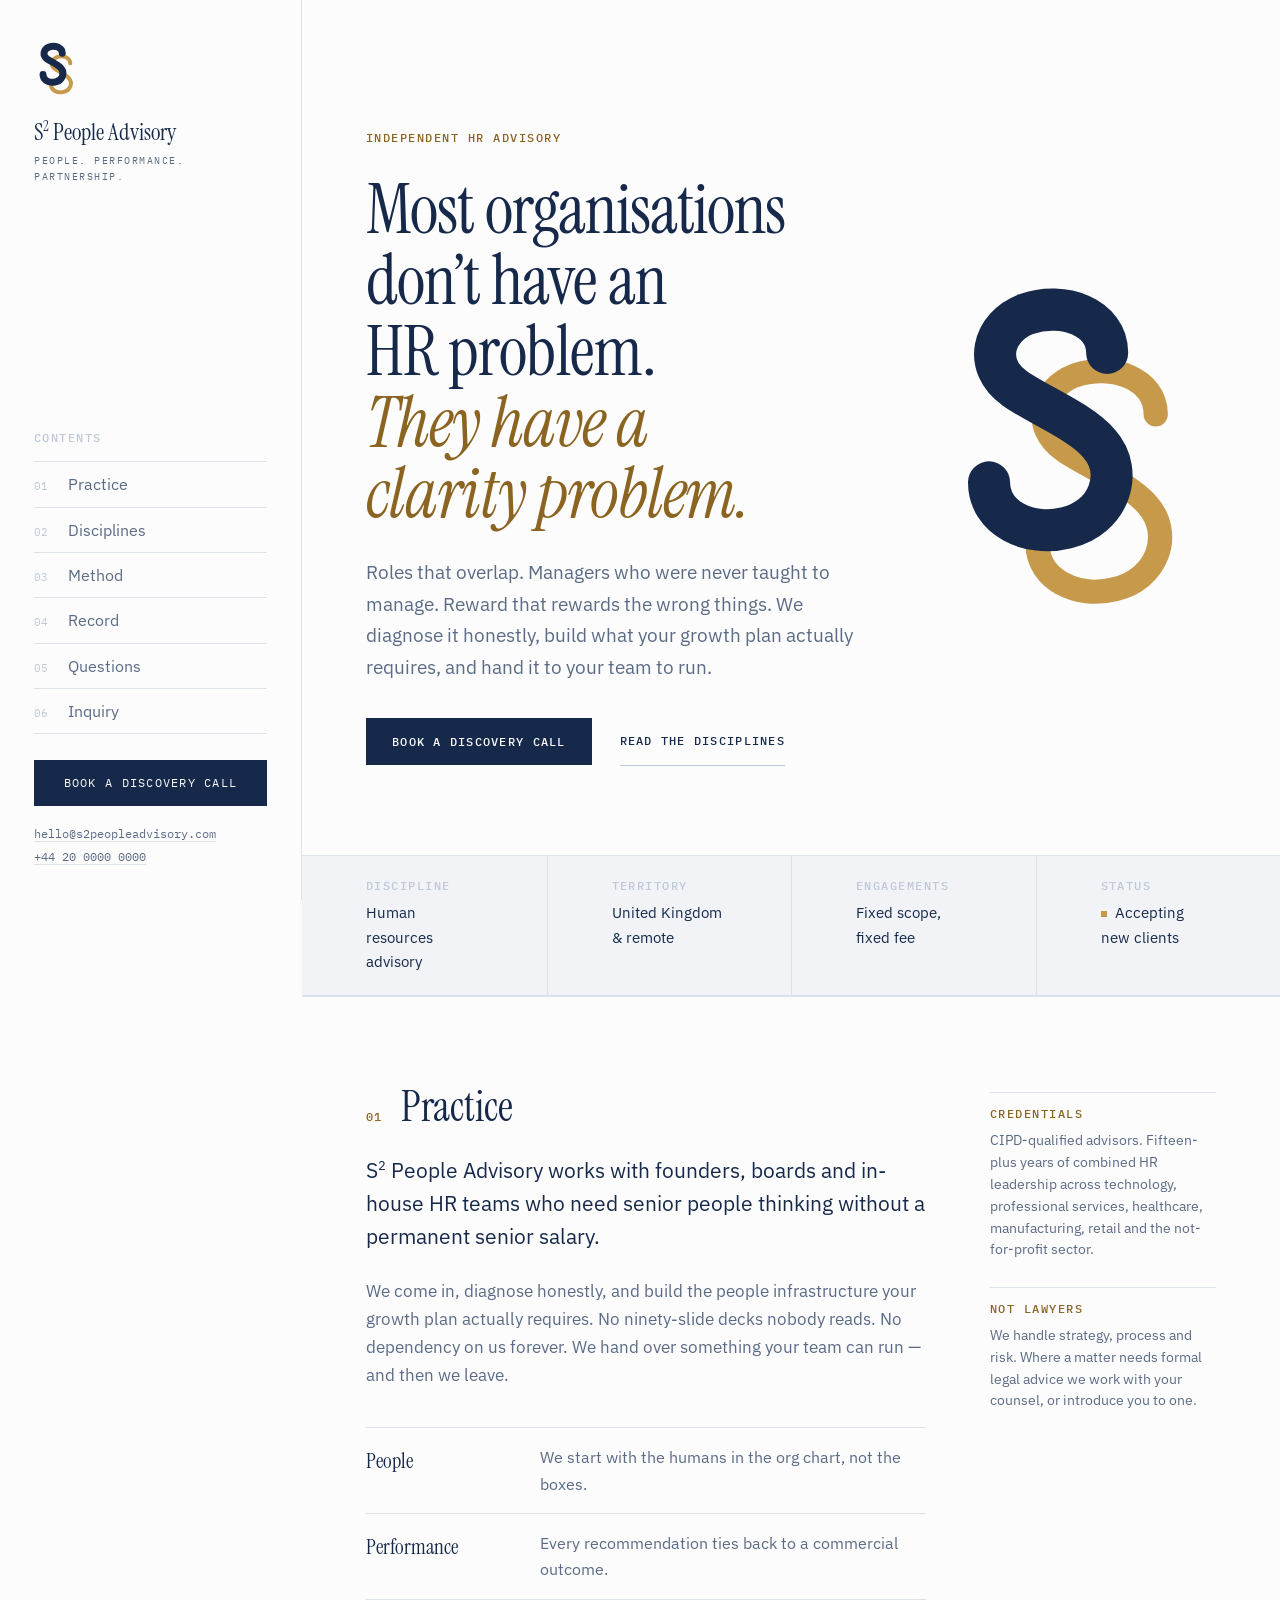
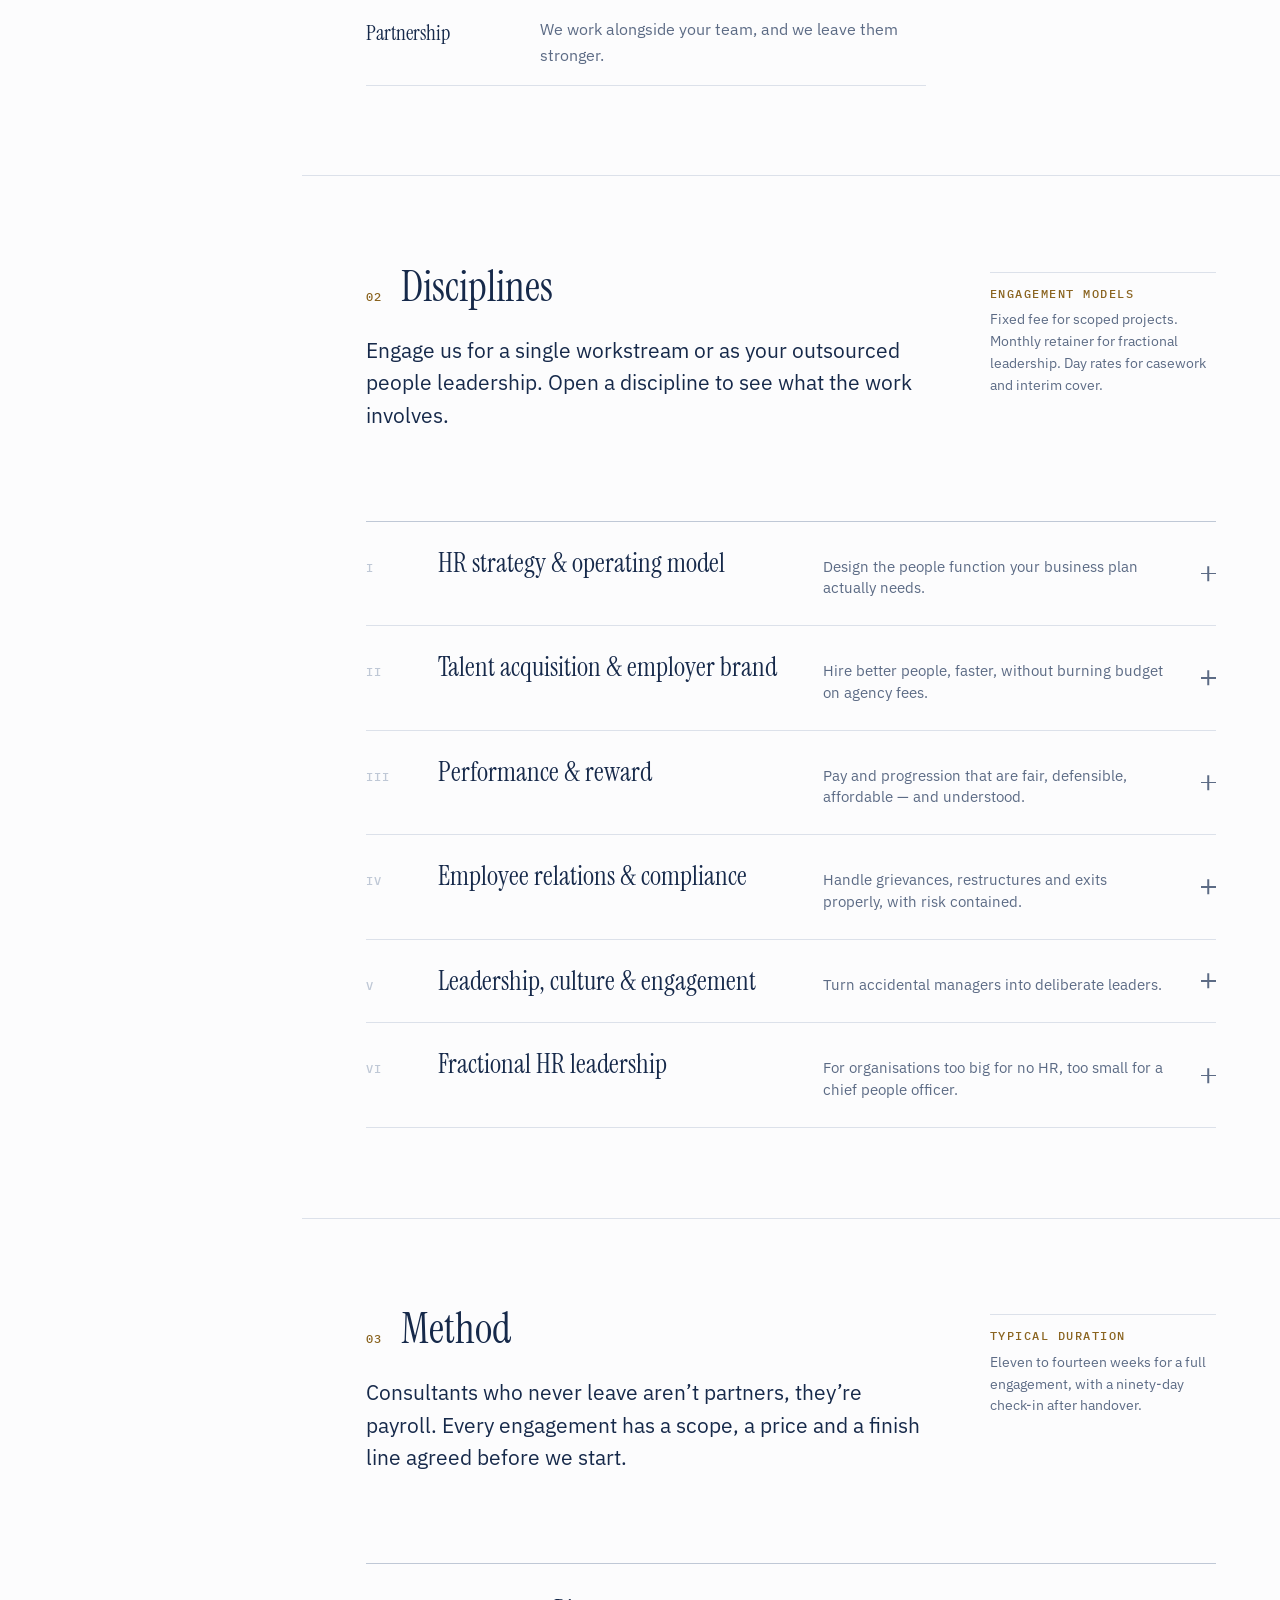
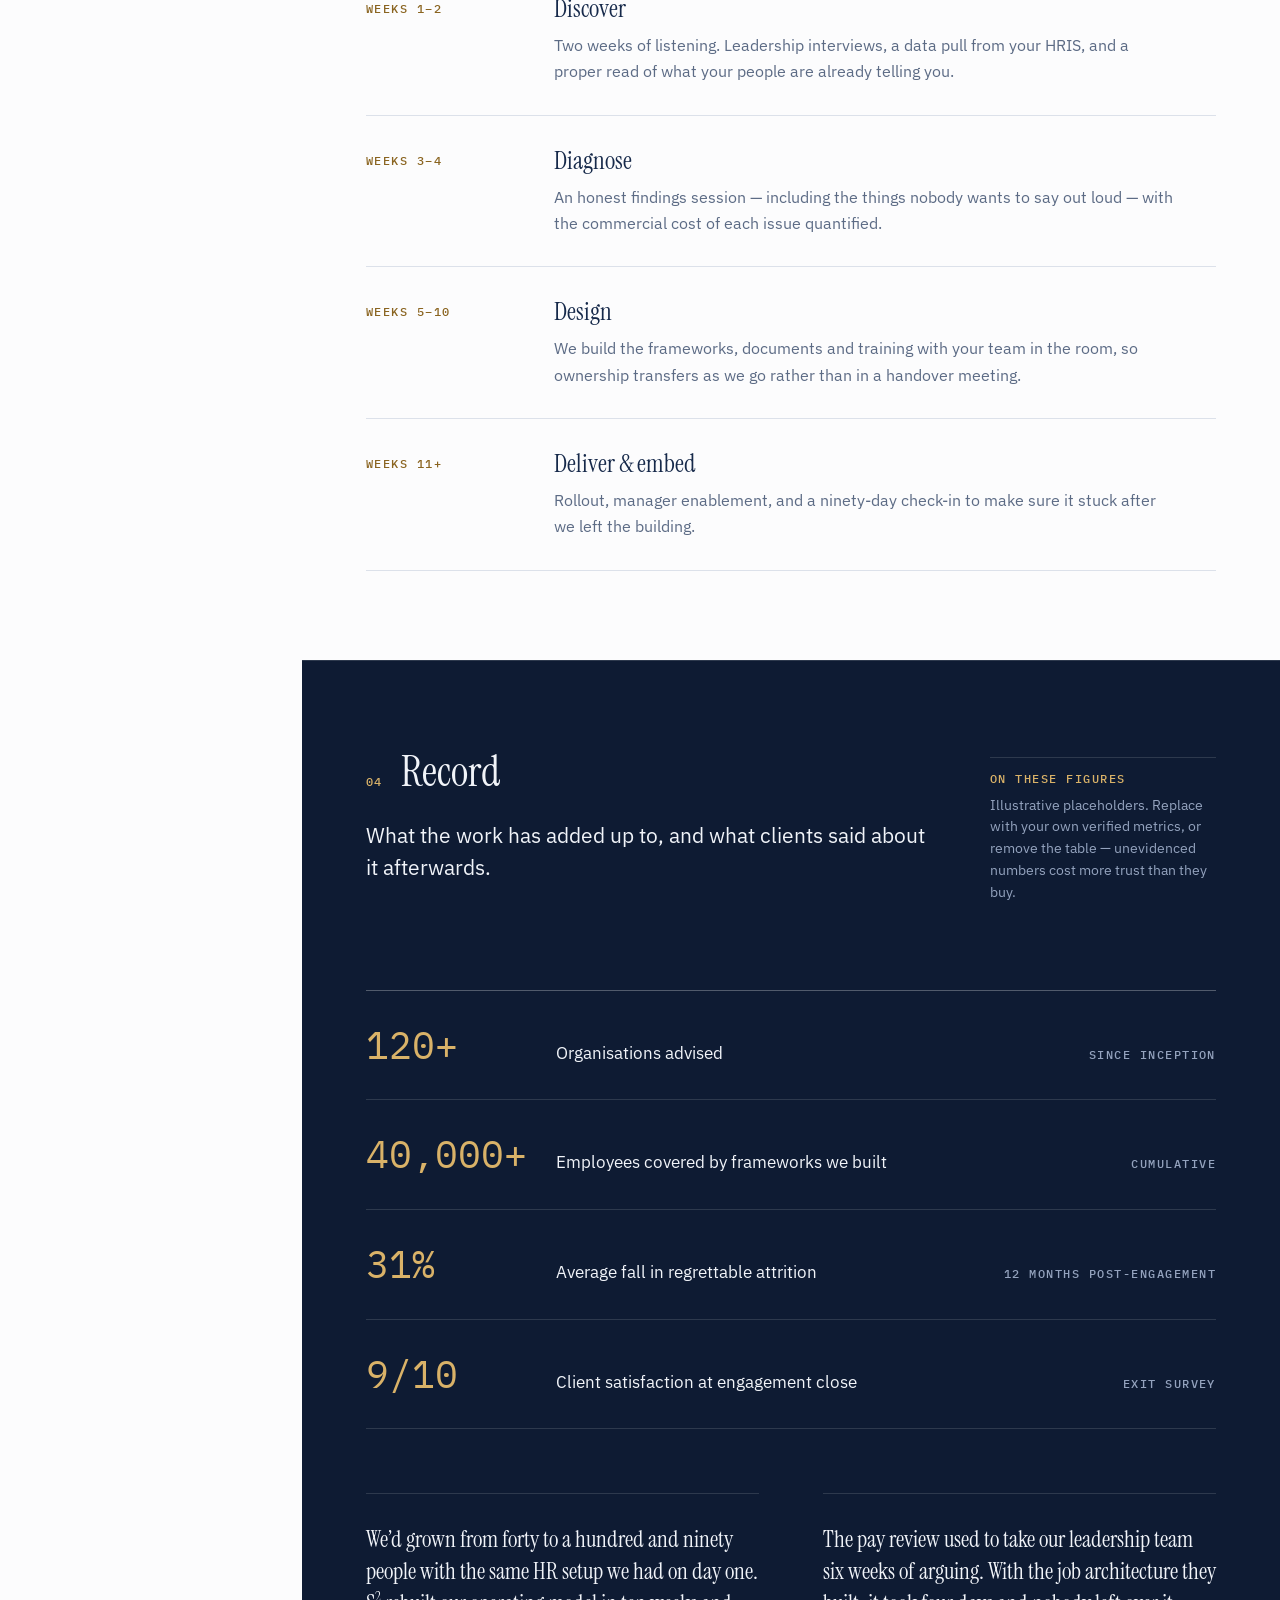
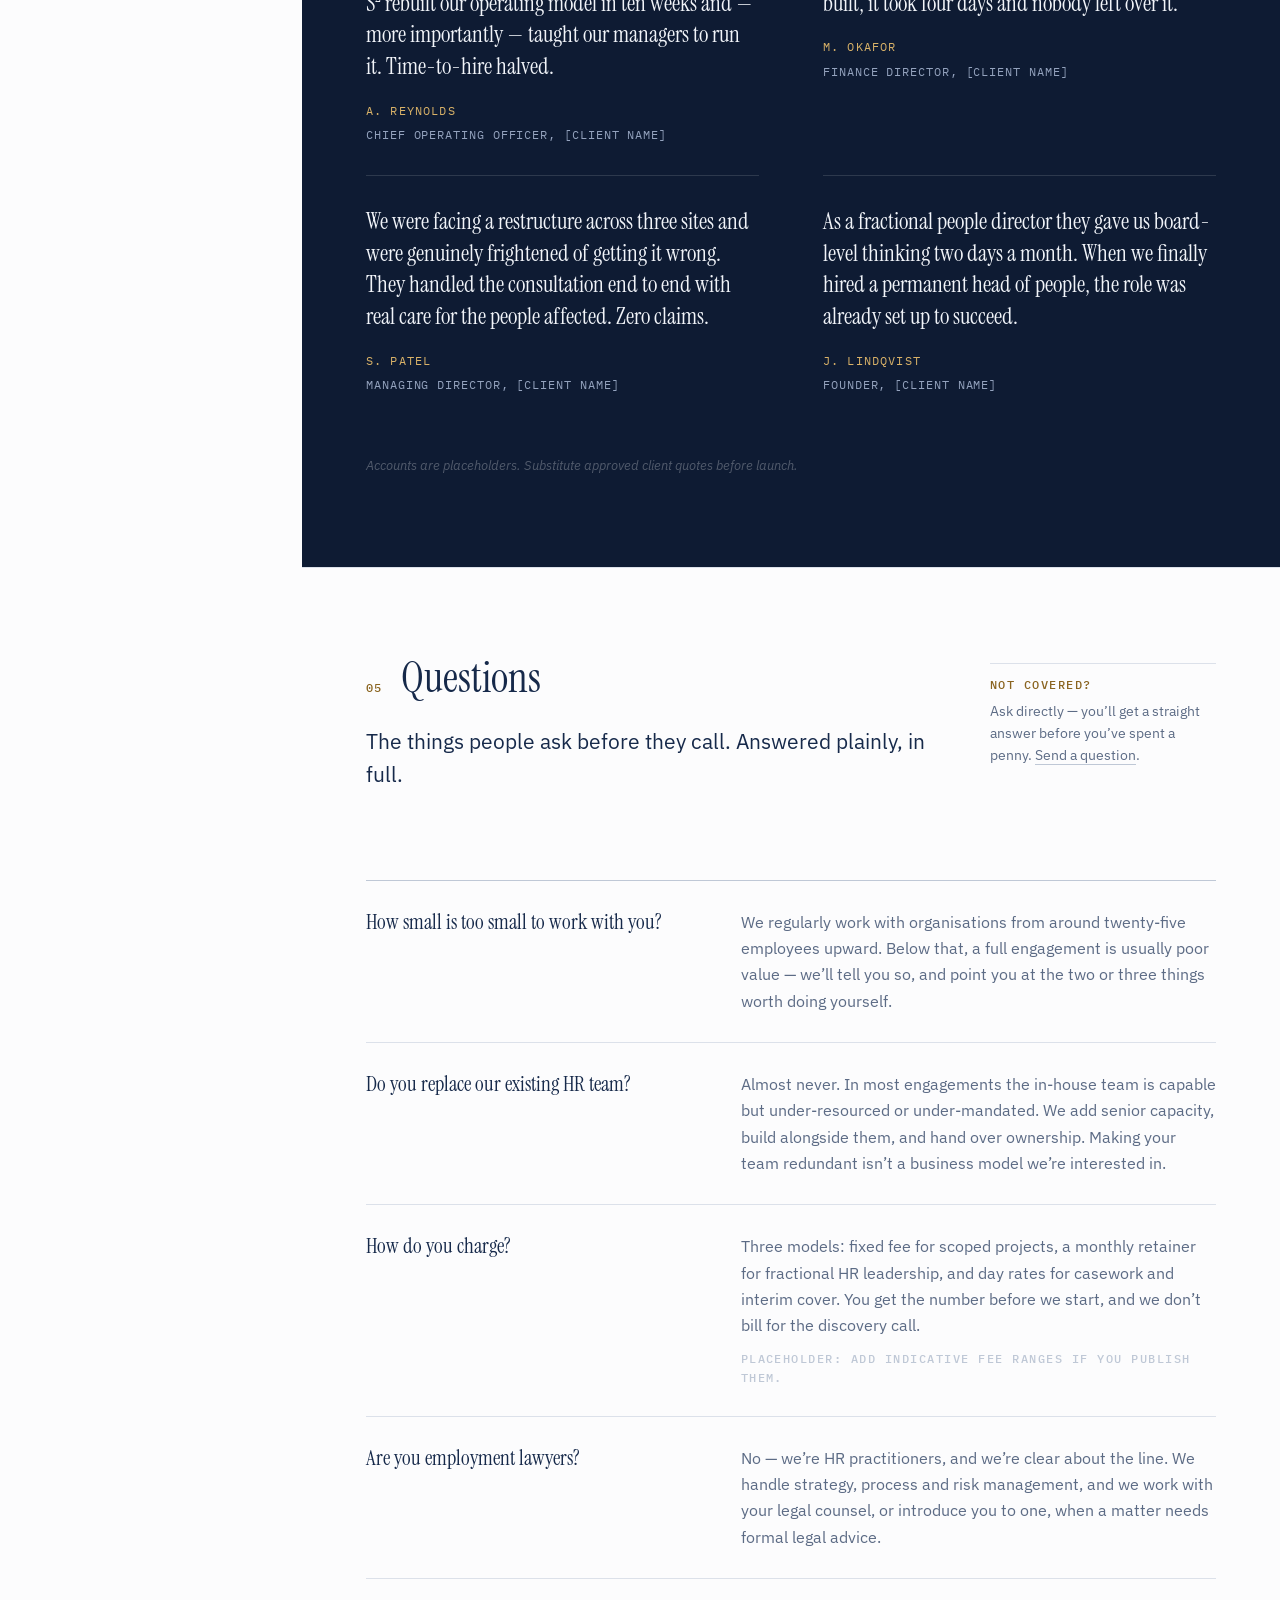
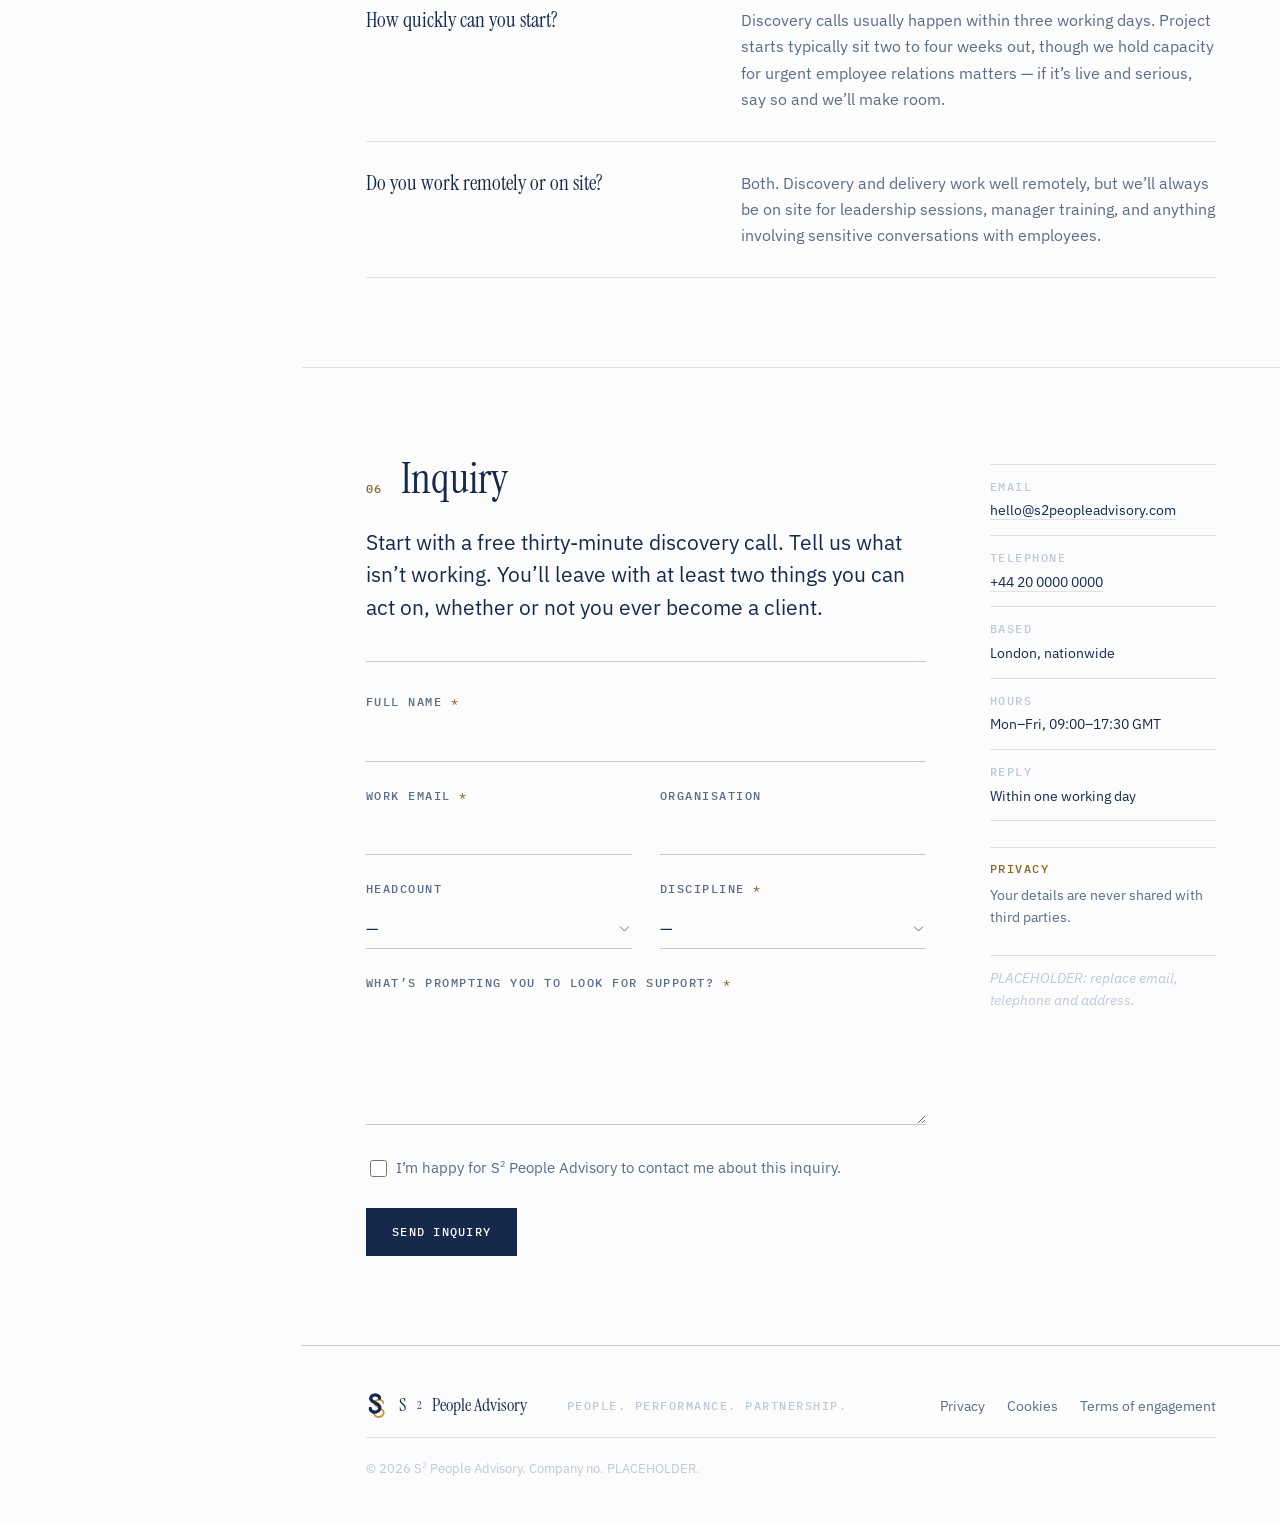
==== commit 9fdce2d7: "Rename "enquiry" to "inquiry" throughout Applies to the visible copy (section title, contents index," ====
--- a/index.html
+++ b/index.html
@@ -1,692 +1,637 @@
 <!DOCTYPE html>
-<html lang="en">
+<html lang="en-GB">
 <head>
 <meta charset="UTF-8">
-<meta name="viewport" content="width=device-width, initial-scale=1.0">
-<title>The Yeast Coast</title>
-<meta name="description" content="Hokkaido milk bread bites baked at home in small batches, one bake a week. Pre-order a box for Saturday pickup.">
-<meta name="theme-color" content="#F6F0E2">
-
-<meta property="og:title" content="The Yeast Coast">
-<meta property="og:description" content="Hokkaido milk bread bites baked at home in small batches. One bake a week, Saturday pickup.">
+<meta name="viewport" content="width=device-width, initial-scale=1">
+<title>S² People Advisory — HR Practice</title>
+<meta name="description" content="An independent HR advisory practice. We build the people infrastructure your growth plan requires — operating models, reward frameworks, employee relations and fractional HR leadership.">
+<meta name="theme-color" content="#16294A">
+<link rel="icon" href="assets/img/favicon.svg" type="image/svg+xml">
+<link rel="canonical" href="https://example.com/"><!-- PLACEHOLDER: real domain -->
+
 <meta property="og:type" content="website">
-
-<!-- Simplified badge: the arced type is illegible at 16px, so the loaves carry it. -->
-<link rel="icon" href="data:image/svg+xml,<svg xmlns='http://www.w3.org/2000/svg' viewBox='0 0 100 100'><circle cx='50' cy='50' r='50' fill='%231A3F92'/><circle cx='50' cy='50' r='43' fill='none' stroke='%23fff' stroke-width='2.5'/><g transform='rotate(-24 50 50)'><rect x='21' y='34' width='58' height='14' rx='7' fill='%23fff'/><rect x='21' y='52' width='58' height='14' rx='7' fill='%23fff'/></g></svg>">
-<link rel="stylesheet" href="fonts.css">
-<link rel="stylesheet" href="styles.css">
+<meta property="og:title" content="S² People Advisory — HR Practice">
+<meta property="og:description" content="People. Performance. Partnership. An independent HR advisory practice working with founders, boards and in-house HR teams.">
+<meta property="og:image" content="assets/img/logo-mark.svg">
+
+<link rel="preconnect" href="https://fonts.googleapis.com">
+<link rel="preconnect" href="https://fonts.gstatic.com" crossorigin>
+<link href="https://fonts.googleapis.com/css2?family=Instrument+Serif:ital@0;1&family=IBM+Plex+Sans:wght@400;500;600&family=IBM+Plex+Mono:wght@400;500&display=swap" rel="stylesheet">
+<link rel="stylesheet" href="assets/css/styles.css">
+
+<script type="application/ld+json">
+{
+  "@context": "https://schema.org",
+  "@type": "ProfessionalService",
+  "name": "S² People Advisory",
+  "description": "Independent HR advisory practice specialising in people strategy, HR operating models, reward, employee relations and leadership development.",
+  "slogan": "People. Performance. Partnership.",
+  "email": "hello@s2peopleadvisory.com",
+  "telephone": "+44 20 0000 0000",
+  "areaServed": "United Kingdom"
+}
+</script>
 </head>
 <body>
 
-<a class="skip-link" href="#main">Skip to content</a>
-<div class="grain" aria-hidden="true"></div>
-
-<!-- ============ LOGO SPRITE ============
-     Both text runs sit on concentric arcs: the top baseline at r=66 grows
-     outward to r≈83, the bottom baseline at r=84 grows inward to r≈65, so
-     the two bands are the same width and the same distance from the ring.
-     ======================================================= -->
 <svg width="0" height="0" style="position:absolute" aria-hidden="true" focusable="false">
-  <symbol id="logo-mark" viewBox="0 0 200 200">
-    <circle class="logo__ground" cx="100" cy="100" r="99"/>
-    <circle class="logo__keyline" cx="100" cy="100" r="89" stroke-width="2.5"/>
-    <path id="logo-arc-top" d="M 34,100 A 66,66 0 0 1 166,100" fill="none"/>
-    <path id="logo-arc-bot" d="M 16,100 A 84,84 0 0 0 184,100" fill="none"/>
-    <text class="logo__type" font-size="24" letter-spacing="3.4">
-      <textPath href="#logo-arc-top" startOffset="50%" text-anchor="middle">THE YEAST</textPath>
-    </text>
-    <text class="logo__type" font-size="27" letter-spacing="6">
-      <textPath href="#logo-arc-bot" startOffset="50%" text-anchor="middle">COAST</textPath>
-    </text>
-    <circle class="logo__dot" cx="25" cy="100" r="3.4"/>
-    <circle class="logo__dot" cx="175" cy="100" r="3.4"/>
-    <g transform="rotate(-24 100 100)">
-      <g transform="translate(-3,-14)">
-        <rect class="logo__loaf" x="52" y="89" width="96" height="22" rx="11"/>
-        <path class="logo__score" d="M68 96l9 8M86 95l9 8M104 95l9 8M122 96l9 8"/>
-      </g>
-      <g transform="translate(3,14)">
-        <rect class="logo__loaf" x="52" y="89" width="96" height="22" rx="11"/>
-        <path class="logo__score" d="M68 96l9 8M86 95l9 8M104 95l9 8M122 96l9 8"/>
-      </g>
+  <symbol id="mark" viewBox="0 0 174 232">
+    <g transform="translate(12,18)" fill="none" stroke-linecap="round" stroke-linejoin="round">
+      <path class="mark-gold" d="M95 40 C95 18 68 8 45 16 C24 24 18 48 38 62 C52 72 78 82 90 96 C106 114 96 142 70 148 C46 154 22 142 22 120"
+            transform="translate(30,38)" stroke="currentColor" stroke-width="15"/>
+      <path class="mark-navy" d="M95 40 C95 18 68 8 45 16 C24 24 18 48 38 62 C52 72 78 82 90 96 C106 114 96 142 70 148 C46 154 22 142 22 120"
+            stroke="currentColor" stroke-width="26"/>
     </g>
   </symbol>
 </svg>
 
-<!-- ============ NAV ============ -->
-<header class="nav" id="nav">
-  <div class="wrap nav__inner">
-    <a class="brand" href="#top" aria-label="The Yeast Coast, home">
-      <span class="brand__badge">
-        <!-- Ring reads out how far down the page you are. The mark is already
-             a circle, so the progress indicator is the mark's own edge. -->
-        <svg class="brand__ring" viewBox="0 0 48 48" aria-hidden="true" focusable="false">
-          <circle class="brand__ring-track" cx="24" cy="24" r="22.4"/>
-          <circle class="brand__ring-fill"  cx="24" cy="24" r="22.4"/>
-        </svg>
-        <svg class="brand__mark logo" viewBox="0 0 200 200" aria-hidden="true" focusable="false"><use href="#logo-mark"/></svg>
-      </span>
-      <span class="brand__name" data-business-name>The Yeast Coast</span>
+<a class="skip" href="#stage">Skip to content</a>
+
+<!-- ===== Mobile bar (hidden on desktop, where the spine takes over) ===== -->
+<header class="topbar">
+  <a class="topbar-brand" href="#cover" aria-label="S² People Advisory — top">
+    <svg class="mark mark-sm" aria-hidden="true"><use href="#mark"></use></svg>
+    <span>S<sup>2</sup> People Advisory</span>
+  </a>
+  <button class="topbar-btn" id="sheetToggle" aria-expanded="false" aria-controls="sheet">
+    <span class="topbar-btn-label">Index</span>
+    <span class="topbar-btn-glyph" aria-hidden="true"></span>
+  </button>
+</header>
+
+<div class="layout">
+
+  <!-- ===== Spine: the bound edge of the document ===== -->
+  <aside class="spine">
+    <a class="spine-brand" href="#cover" aria-label="S² People Advisory — top">
+      <svg class="mark" id="spineMark" aria-hidden="true"><use href="#mark"></use></svg>
+      <span class="spine-name">S<sup>2</sup> People Advisory</span>
+      <span class="spine-tag">People. Performance. Partnership.</span>
     </a>
 
-    <button class="nav__toggle" id="navToggle" aria-expanded="false" aria-controls="navMenu">
-      <span class="nav__bars" aria-hidden="true"></span>
-      <span class="sr-only">Menu</span>
-    </button>
-
-    <nav class="nav__menu" id="navMenu" aria-label="Main">
-      <div class="nav__links" id="navLinks">
-        <span class="nav__pill" id="navPill" aria-hidden="true"></span>
-        <a href="#note" data-spy="note">The Baker</a>
-        <a href="#craft" data-spy="craft">The Method</a>
-        <a href="#menu" data-spy="menu">Flavors</a>
-        <a href="#faq" data-spy="faq">FAQ</a>
-      </div>
-      <a class="btn btn--sm btn--primary nav__cta" href="#order">Pre-order</a>
+    <nav class="index" id="sheet" aria-label="Sections">
+      <p class="index-label">Contents</p>
+      <ol class="index-list">
+        <li><a href="#practice"><span class="idx-n">01</span><span class="idx-t">Practice</span></a></li>
+        <li><a href="#disciplines"><span class="idx-n">02</span><span class="idx-t">Disciplines</span></a></li>
+        <li><a href="#method"><span class="idx-n">03</span><span class="idx-t">Method</span></a></li>
+        <li><a href="#record"><span class="idx-n">04</span><span class="idx-t">Record</span></a></li>
+        <li><a href="#questions"><span class="idx-n">05</span><span class="idx-t">Questions</span></a></li>
+        <li><a href="#inquiry"><span class="idx-n">06</span><span class="idx-t">Inquiry</span></a></li>
+      </ol>
     </nav>
-  </div>
-</header>
-
-<main id="main">
-
-<!-- ============ HERO ============ -->
-<section class="hero" id="top">
-  <div class="wrap hero__grid">
-    <div class="hero__copy">
-      <p class="eyebrow reveal">One bake a week · Saturday pickup</p>
-      <h1 class="hero__title reveal">
-        Bread so <span class="mark">soft</span><br>it tears like a cloud.
-      </h1>
-      <p class="hero__lede reveal">
-        Hokkaido milk bread bites, made by hand in a home kitchen with a cooked-flour
-        starter. One bake, every Saturday morning. Paid for in advance, and
-        whatever isn't spoken for by Wednesday doesn't get made.
+
+    <div class="spine-foot">
+      <a class="spine-cta" href="#inquiry">Book a discovery call</a>
+      <p class="spine-meta">
+        <a href="mailto:hello@s2peopleadvisory.com">hello@s2peopleadvisory.com</a><br>
+        <a href="tel:+442000000000">+44 20 0000 0000</a>
       </p>
-      <div class="hero__cta reveal">
-        <a class="btn btn--primary btn--lg" href="#order">Pre-order a box</a>
-        <a class="btn btn--ghost btn--lg" href="#menu">See this week's flavors</a>
-      </div>
     </div>
-
-    <figure class="photo photo--hero reveal">
-      <img src="photos/hero-box.jpg" alt="A box of Hokkaido milk bread bites, fresh from the oven" width="1000" height="1000">
-      <!-- Shown until photos/hero-box.jpg exists. The bites brown as the hero scrolls. -->
-      <div class="photo__ph" data-ph>
-        <svg viewBox="0 0 420 420" class="pan" aria-hidden="true" focusable="false">
-          <defs>
-            <linearGradient id="panMetal" x1="0" y1="0" x2="1" y2="1">
-              <stop offset="0%"  stop-color="#2E5CAB"/>
-              <stop offset="50%" stop-color="#1A3F92"/>
-              <stop offset="100%" stop-color="#0E2A63"/>
-            </linearGradient>
-            <radialGradient id="biteTop" cx="35%" cy="30%" r="75%">
-              <stop class="bite-a" offset="0%"/>
-              <stop class="bite-b" offset="55%"/>
-              <stop class="bite-c" offset="100%"/>
-            </radialGradient>
-          </defs>
-          <rect x="26" y="26" width="368" height="368" rx="46" fill="url(#panMetal)"/>
-          <rect x="42" y="42" width="336" height="336" rx="36" fill="#08193C"/>
-          <g class="pan__bites">
-            <g class="bite" style="--i:0"><rect x="58"  y="58"  width="98" height="98" rx="30" fill="url(#biteTop)"/></g>
-            <g class="bite" style="--i:1"><rect x="162" y="58"  width="98" height="98" rx="30" fill="url(#biteTop)"/></g>
-            <g class="bite" style="--i:2"><rect x="266" y="58"  width="98" height="98" rx="30" fill="url(#biteTop)"/></g>
-            <g class="bite" style="--i:3"><rect x="58"  y="162" width="98" height="98" rx="30" fill="url(#biteTop)"/></g>
-            <g class="bite" style="--i:4"><rect x="162" y="162" width="98" height="98" rx="30" fill="url(#biteTop)"/></g>
-            <g class="bite" style="--i:5"><rect x="266" y="162" width="98" height="98" rx="30" fill="url(#biteTop)"/></g>
-            <g class="bite" style="--i:6"><rect x="58"  y="266" width="98" height="98" rx="30" fill="url(#biteTop)"/></g>
-            <g class="bite" style="--i:7"><rect x="162" y="266" width="98" height="98" rx="30" fill="url(#biteTop)"/></g>
-            <g class="bite" style="--i:8"><rect x="266" y="266" width="98" height="98" rx="30" fill="url(#biteTop)"/></g>
+  </aside>
+
+  <!-- ===== Stage ===== -->
+  <main class="stage" id="stage">
+
+    <!-- ---------- Cover ---------- -->
+    <section class="cover" id="cover">
+      <div class="cover-body">
+        <p class="rubric">Independent HR advisory</p>
+        <h1 class="cover-statement">
+          Most organisations don’t have an HR problem.
+          <em>They have a clarity problem.</em>
+        </h1>
+        <p class="cover-lede">
+          Roles that overlap. Managers who were never taught to manage. Reward that
+          rewards the wrong things. We diagnose it honestly, build what your growth
+          plan actually requires, and hand it to your team to run.
+        </p>
+        <div class="cover-actions">
+          <a class="act" href="#inquiry">Book a discovery call</a>
+          <a class="act act-plain" href="#disciplines">Read the disciplines</a>
+        </div>
+      </div>
+
+      <div class="cover-mark">
+        <!-- Paths are inline rather than <use>, so each stroke can be drawn
+             on its own timing. The gold S closes over the navy: the interlock. -->
+        <svg class="mark" id="coverMark" viewBox="0 0 174 232" aria-hidden="true">
+          <g transform="translate(12,18)" fill="none" stroke-linecap="round" stroke-linejoin="round">
+            <path class="mark-gold" d="M95 40 C95 18 68 8 45 16 C24 24 18 48 38 62 C52 72 78 82 90 96 C106 114 96 142 70 148 C46 154 22 142 22 120"
+                  transform="translate(30,38)" stroke="currentColor" stroke-width="15"/>
+            <path class="mark-navy" d="M95 40 C95 18 68 8 45 16 C24 24 18 48 38 62 C52 72 78 82 90 96 C106 114 96 142 70 148 C46 154 22 142 22 120"
+                  stroke="currentColor" stroke-width="26"/>
           </g>
         </svg>
-        <p class="photo__hint"><strong>Your photo goes here</strong>Save it as <code>photos/hero-box.jpg</code></p>
-      </div>
-      <p class="sticker">Pickup<strong>Sat 9am</strong></p>
-    </figure>
-  </div>
-</section>
-
-<!-- ============ THIS WEEK ============ -->
-<section class="weekbar" aria-label="This week's bake">
-  <div class="wrap weekbar__inner">
-    <div class="weekbar__when">
-      <p class="weekbar__label">Next bake</p>
-      <p class="weekbar__date" id="weekDate">…</p>
-    </div>
-    <div class="weekbar__stock">
-      <div class="meter"><div class="meter__fill" id="weekMeter"></div></div>
-      <p class="weekbar__count"><strong id="weekLeft">…</strong> of <span id="weekTotal">…</span> boxes still open · orders close <span id="weekCutoff">Wednesday</span></p>
-    </div>
-    <p class="weekbar__sold" id="weekSold" hidden></p>
-  </div>
-</section>
-
-<!-- ============ BAKER'S NOTE ============ -->
-<section class="section note" id="note">
-  <div class="wrap note__grid">
-    <div class="note__body reveal">
-      <p class="eyebrow">Who bakes it</p>
-      <h2>It's one person, one oven,<br>and one bake a week.</h2>
-      <!-- PLACEHOLDER COPY. Rewrite this in your own words. It is the most
-           valuable text on the page and the only part nobody else can copy. -->
-      <p>
-        I started making milk bread because I couldn't find it near me. The first
-        dozen batches were dense enough to prop a door open. Somewhere around the
-        thirtieth I stopped trying to rush the cold rise, and it finally came out
-        the way I remembered it.
-      </p>
-      <p>
-        Everything is mixed by hand in my kitchen on Friday night and baked on
-        Saturday morning. I only make what's been ordered, which is why the list
-        closes Wednesday, and why there's never a tray sitting out going stale.
-      </p>
-      <p class="note__sign">Sunny</p>
-    </div>
-  </div>
-</section>
-
-<!-- ============ THE METHOD ============ -->
-<section class="section section--tint craft" id="craft">
-  <div class="wrap">
-    <div class="section__head reveal">
-      <p class="eyebrow">The method</p>
-      <h2>What a cooked-flour starter does to a crumb</h2>
-      <p class="section__lede">
-        Tangzhong is the whole trick. You cook a little of the flour into the milk
-        first, which lets the dough hold far more water than it otherwise could.
-      </p>
-    </div>
-
-    <!-- The dial is the technique itself: the one number a baker actually
-         chooses is how much of the flour goes into the cooked starter, and
-         every figure and the drawing below are computed from it in script.js.
-         It is deliberately not a slider where more is better. Past roughly
-         5.5% there is more gelatinised starch than the gluten can carry, so
-         the loaf stops rising and sinks, and the best result is an interior
-         peak you have to go looking for. -->
-    <div class="tz reveal">
-      <div class="tz__control">
-        <div class="tz__labelrow">
-          <label class="tz__label" for="tzRange">Flour cooked into the starter</label>
-          <output class="tz__value" id="tzValue" for="tzRange">0%</output>
-        </div>
-        <div class="tz__track">
-          <span class="tz__window" id="tzWindow" aria-hidden="true"></span>
-          <span class="tz__peak" id="tzPeak" aria-hidden="true"></span>
-          <input type="range" id="tzRange" min="0" max="12" step="0.5" value="0">
-        </div>
-        <div class="tz__ends" aria-hidden="true">
-          <span>None. Straight dough.</span>
-          <span>Too much</span>
-        </div>
-      </div>
-
-      <div class="tz__grid">
-        <figure class="tz__crumbwrap">
-          <svg id="tzCrumb" viewBox="0 0 320 210" role="img" aria-labelledby="tzCrumbCap"></svg>
-          <figcaption class="tz__cap" id="tzCrumbCap">One slice, drawn from the numbers on the right.</figcaption>
+      </div>
+    </section>
+
+    <!-- ---------- Colophon strip ---------- -->
+    <dl class="colophon">
+      <div><dt>Discipline</dt><dd>Human resources advisory</dd></div>
+      <div><dt>Territory</dt><dd>United Kingdom &amp; remote</dd></div>
+      <div><dt>Engagements</dt><dd>Fixed scope, fixed fee</dd></div>
+      <div><dt>Status</dt><dd><span class="live"></span>Accepting new clients</dd></div>
+    </dl>
+
+    <!-- ---------- 01 Practice ---------- -->
+    <section class="band" id="practice">
+      <div class="band-grid">
+        <div class="col-main">
+          <header class="band-head">
+            <span class="band-n">01</span>
+            <h2>Practice</h2>
+          </header>
+
+          <p class="lead">
+            S<sup>2</sup> People Advisory works with founders, boards and in-house HR teams
+            who need senior people thinking without a permanent senior salary.
+          </p>
+          <p>
+            We come in, diagnose honestly, and build the people infrastructure your growth
+            plan actually requires. No ninety-slide decks nobody reads. No dependency on us
+            forever. We hand over something your team can run — and then we leave.
+          </p>
+
+          <dl class="triad">
+            <div>
+              <dt>People</dt>
+              <dd>We start with the humans in the org chart, not the boxes.</dd>
+            </div>
+            <div>
+              <dt>Performance</dt>
+              <dd>Every recommendation ties back to a commercial outcome.</dd>
+            </div>
+            <div>
+              <dt>Partnership</dt>
+              <dd>We work alongside your team, and we leave them stronger.</dd>
+            </div>
+          </dl>
+        </div>
+
+        <aside class="col-margin">
+          <p class="note">
+            <span class="note-k">Credentials</span>
+            CIPD-qualified advisors. Fifteen-plus years of combined HR leadership across
+            technology, professional services, healthcare, manufacturing, retail and the
+            not-for-profit sector.
+          </p>
+          <p class="note">
+            <span class="note-k">Not lawyers</span>
+            We handle strategy, process and risk. Where a matter needs formal legal advice
+            we work with your counsel, or introduce you to one.
+          </p>
+        </aside>
+      </div>
+    </section>
+
+    <!-- ---------- 02 Disciplines ---------- -->
+    <section class="band" id="disciplines">
+      <div class="band-grid">
+        <div class="col-main">
+          <header class="band-head">
+            <span class="band-n">02</span>
+            <h2>Disciplines</h2>
+          </header>
+          <p class="lead">
+            Engage us for a single workstream or as your outsourced people leadership.
+            Open a discipline to see what the work involves.
+          </p>
+        </div>
+        <aside class="col-margin">
+          <p class="note">
+            <span class="note-k">Engagement models</span>
+            Fixed fee for scoped projects. Monthly retainer for fractional leadership.
+            Day rates for casework and interim cover.
+          </p>
+        </aside>
+      </div>
+
+      <!-- Index of disciplines: ruled rows that open in place -->
+      <div class="ledger" id="ledger">
+
+        <article class="row">
+          <button class="row-head" aria-expanded="false">
+            <span class="row-n">i</span>
+            <span class="row-name">HR strategy &amp; operating model</span>
+            <span class="row-abs">Design the people function your business plan actually needs.</span>
+            <span class="row-glyph" aria-hidden="true"></span>
+          </button>
+          <div class="row-panel"><div class="row-body">
+            <ul class="spec">
+              <li>People strategy aligned to the three-year business plan</li>
+              <li>HR operating model and team structure design</li>
+              <li>Org design, spans and layers review</li>
+              <li>HR technology and systems selection</li>
+              <li>Build versus buy versus outsource assessment</li>
+              <li>Board-level people scorecard and KPIs</li>
+            </ul>
+            <p class="yield"><span class="yield-k">Yields</span> A costed, sequenced people roadmap your leadership team has already signed off.</p>
+          </div></div>
+        </article>
+
+        <article class="row">
+          <button class="row-head" aria-expanded="false">
+            <span class="row-n">ii</span>
+            <span class="row-name">Talent acquisition &amp; employer brand</span>
+            <span class="row-abs">Hire better people, faster, without burning budget on agency fees.</span>
+            <span class="row-glyph" aria-hidden="true"></span>
+          </button>
+          <div class="row-panel"><div class="row-body">
+            <ul class="spec">
+              <li>Hiring process design and interview scorecards</li>
+              <li>Structured, bias-aware assessment frameworks</li>
+              <li>Employer value proposition development</li>
+              <li>Careers site and job advert rewriting</li>
+              <li>Recruiter and hiring-manager training</li>
+              <li>Cost-per-hire and time-to-hire benchmarking</li>
+            </ul>
+            <p class="yield"><span class="yield-k">Yields</span> A repeatable hiring machine your managers can run without HR in every meeting.</p>
+          </div></div>
+        </article>
+
+        <article class="row">
+          <button class="row-head" aria-expanded="false">
+            <span class="row-n">iii</span>
+            <span class="row-name">Performance &amp; reward</span>
+            <span class="row-abs">Pay and progression that are fair, defensible, affordable — and understood.</span>
+            <span class="row-glyph" aria-hidden="true"></span>
+          </button>
+          <div class="row-panel"><div class="row-body">
+            <ul class="spec">
+              <li>Job architecture, levelling and career pathways</li>
+              <li>Salary banding and market benchmarking</li>
+              <li>Bonus, commission and incentive scheme design</li>
+              <li>Performance review cycle redesign</li>
+              <li>Pay gap analysis and reporting readiness</li>
+              <li>Manager calibration and moderation training</li>
+            </ul>
+            <p class="yield"><span class="yield-k">Yields</span> A transparent framework that survives the pay review conversation — and an audit.</p>
+          </div></div>
+        </article>
+
+        <article class="row">
+          <button class="row-head" aria-expanded="false">
+            <span class="row-n">iv</span>
+            <span class="row-name">Employee relations &amp; compliance</span>
+            <span class="row-abs">Handle grievances, restructures and exits properly, with risk contained.</span>
+            <span class="row-glyph" aria-hidden="true"></span>
+          </button>
+          <div class="row-panel"><div class="row-body">
+            <ul class="spec">
+              <li>Complex grievance and disciplinary casework support</li>
+              <li>Restructure, redundancy and TUPE consultation</li>
+              <li>Settlement agreement strategy and drafting support</li>
+              <li>Absence, capability and performance management</li>
+              <li>Policy and employee handbook refresh</li>
+              <li>Manager training on difficult conversations</li>
+            </ul>
+            <p class="yield"><span class="yield-k">Yields</span> Decisions that hold up at tribunal, made at a pace the business can live with.</p>
+          </div></div>
+        </article>
+
+        <article class="row">
+          <button class="row-head" aria-expanded="false">
+            <span class="row-n">v</span>
+            <span class="row-name">Leadership, culture &amp; engagement</span>
+            <span class="row-abs">Turn accidental managers into deliberate leaders.</span>
+            <span class="row-glyph" aria-hidden="true"></span>
+          </button>
+          <div class="row-panel"><div class="row-body">
+            <ul class="spec">
+              <li>Engagement survey design, analysis and action planning</li>
+              <li>First-time and mid-level manager development</li>
+              <li>Executive and leadership team coaching</li>
+              <li>Values definition and behavioural frameworks</li>
+              <li>Inclusion strategy and inclusive leadership training</li>
+              <li>Culture integration during M&amp;A or rapid growth</li>
+            </ul>
+            <p class="yield"><span class="yield-k">Yields</span> Managers who can hold their teams, and evidence that engagement is actually shifting.</p>
+          </div></div>
+        </article>
+
+        <article class="row">
+          <button class="row-head" aria-expanded="false">
+            <span class="row-n">vi</span>
+            <span class="row-name">Fractional HR leadership</span>
+            <span class="row-abs">For organisations too big for no HR, too small for a chief people officer.</span>
+            <span class="row-glyph" aria-hidden="true"></span>
+          </button>
+          <div class="row-panel"><div class="row-body">
+            <ul class="spec">
+              <li>Fractional HR director, one to four days per month</li>
+              <li>Coaching and upskilling of an in-house generalist</li>
+              <li>Board and senior team people reporting</li>
+              <li>Day-to-day escalation cover for managers</li>
+              <li>Interim cover for parental leave or a vacant role</li>
+              <li>Handover plan for your first permanent HR hire</li>
+            </ul>
+            <p class="yield"><span class="yield-k">Yields</span> Executive-grade people leadership at a fraction of a full-time salary.</p>
+          </div></div>
+        </article>
+
+      </div>
+    </section>
+
+    <!-- ---------- 03 Method ---------- -->
+    <section class="band" id="method">
+      <div class="band-grid">
+        <div class="col-main">
+          <header class="band-head">
+            <span class="band-n">03</span>
+            <h2>Method</h2>
+          </header>
+          <p class="lead">
+            Consultants who never leave aren’t partners, they’re payroll. Every engagement
+            has a scope, a price and a finish line agreed before we start.
+          </p>
+        </div>
+        <aside class="col-margin">
+          <p class="note">
+            <span class="note-k">Typical duration</span>
+            Eleven to fourteen weeks for a full engagement, with a ninety-day check-in
+            after handover.
+          </p>
+        </aside>
+      </div>
+
+      <ol class="phases">
+        <li>
+          <span class="phase-when">Weeks 1–2</span>
+          <div class="phase-body">
+            <h3>Discover</h3>
+            <p>Two weeks of listening. Leadership interviews, a data pull from your HRIS,
+               and a proper read of what your people are already telling you.</p>
+          </div>
+        </li>
+        <li>
+          <span class="phase-when">Weeks 3–4</span>
+          <div class="phase-body">
+            <h3>Diagnose</h3>
+            <p>An honest findings session — including the things nobody wants to say out
+               loud — with the commercial cost of each issue quantified.</p>
+          </div>
+        </li>
+        <li>
+          <span class="phase-when">Weeks 5–10</span>
+          <div class="phase-body">
+            <h3>Design</h3>
+            <p>We build the frameworks, documents and training with your team in the room,
+               so ownership transfers as we go rather than in a handover meeting.</p>
+          </div>
+        </li>
+        <li>
+          <span class="phase-when">Weeks 11+</span>
+          <div class="phase-body">
+            <h3>Deliver &amp; embed</h3>
+            <p>Rollout, manager enablement, and a ninety-day check-in to make sure it stuck
+               after we left the building.</p>
+          </div>
+        </li>
+      </ol>
+    </section>
+
+    <!-- ---------- 04 Record ---------- -->
+    <section class="band band-dark" id="record">
+      <div class="band-grid">
+        <div class="col-main">
+          <header class="band-head">
+            <span class="band-n">04</span>
+            <h2>Record</h2>
+          </header>
+          <p class="lead">
+            What the work has added up to, and what clients said about it afterwards.
+          </p>
+        </div>
+        <aside class="col-margin">
+          <p class="note">
+            <span class="note-k">On these figures</span>
+            Illustrative placeholders. Replace with your own verified metrics, or remove
+            the table — unevidenced numbers cost more trust than they buy.
+          </p>
+        </aside>
+      </div>
+
+      <table class="tally">
+        <caption class="sr-only">Practice figures to date</caption>
+        <tbody>
+          <tr><td class="fig">120+</td><td class="met">Organisations advised</td><td class="src">Since inception</td></tr>
+          <tr><td class="fig">40,000+</td><td class="met">Employees covered by frameworks we built</td><td class="src">Cumulative</td></tr>
+          <tr><td class="fig">31%</td><td class="met">Average fall in regrettable attrition</td><td class="src">12 months post-engagement</td></tr>
+          <tr><td class="fig">9/10</td><td class="met">Client satisfaction at engagement close</td><td class="src">Exit survey</td></tr>
+        </tbody>
+      </table>
+
+      <div class="accounts">
+        <figure>
+          <blockquote>We’d grown from forty to a hundred and ninety people with the same HR
+            setup we had on day one. S<sup>2</sup> rebuilt our operating model in ten weeks
+            and — more importantly — taught our managers to run it. Time-to-hire halved.</blockquote>
+          <figcaption>A. Reynolds<span>Chief operating officer, [Client Name]</span></figcaption>
         </figure>
-
-        <div class="tz__side">
-          <ul class="tz__stats">
-            <li>
-              <span class="tz__statname">Water the dough will hold</span>
-              <strong class="tz__statval" id="tzHyd">62%</strong>
-              <span class="tz__bar"><i id="tzHydBar"></i></span>
-            </li>
-            <li>
-              <span class="tz__statname">Still soft on day two</span>
-              <strong class="tz__statval" id="tzDay2">30%</strong>
-              <span class="tz__bar"><i id="tzDay2Bar"></i></span>
-            </li>
-            <li>
-              <span class="tz__statname">Holds its rise</span>
-              <strong class="tz__statval" id="tzRise">100%</strong>
-              <span class="tz__bar"><i id="tzRiseBar"></i></span>
-            </li>
-          </ul>
-
-          <div class="tz__recipe">
-            <p class="tz__recipehead">For 500g of flour</p>
-            <dl>
-              <div><dt>Starter</dt><dd id="tzStarter">nothing to cook</dd></div>
-              <div><dt>Then add</dt><dd id="tzRest">500g flour, 310g milk</dd></div>
-            </dl>
-            <p class="tz__note">Cook the starter to 65&deg;C, until a spoon drawn through it leaves a line.</p>
-          </div>
-        </div>
-      </div>
-
-      <p class="tz__verdict" id="tzVerdict">Tight, close crumb, and dry by tomorrow.</p>
-    </div>
-
-    <ul class="points reveal">
-      <li><strong>Cooked starter</strong> Roughly a twentieth of the flour, cooked into the milk before anything else is mixed.</li>
-      <li><strong>Overnight cold rise</strong> The dough rests in the fridge until Saturday. Slower fermentation, more flavour, no extra sugar.</li>
-      <li><strong>Baked to the list</strong> Nothing sits in a case. The box you collect came out of the oven about two hours earlier.</li>
-    </ul>
-  </div>
-</section>
-
-<!-- ============ FLAVORS ============ -->
-<section class="section" id="menu">
-  <div class="wrap">
-    <div class="section__head reveal">
-      <p class="eyebrow">This week's lineup</p>
-      <h2>Flavors</h2>
-      <p class="section__lede">
-        Four are always on. The rest rotate with whatever's good that week, and
-        anything greyed out has already sold through for Saturday.
-      </p>
-    </div>
-
-    <div class="filters reveal" role="group" aria-label="Filter flavors">
-      <button type="button" class="chip is-on" data-filter="all" aria-pressed="true">Everything</button>
-      <button type="button" class="chip" data-filter="core" aria-pressed="false">Always on</button>
-      <button type="button" class="chip" data-filter="rotating" aria-pressed="false">Rotating</button>
-      <button type="button" class="chip" data-filter="available" aria-pressed="false">Available this week</button>
-      <p class="filters__count" id="filterCount" role="status" aria-live="polite"></p>
-    </div>
-
-    <div class="menu-grid" id="menuGrid">
-      <article class="flavor flavor--feature reveal" data-kind="core" data-flavor="Classic Milk">
-        <figure class="photo photo--flavor">
-          <img src="photos/classic-milk.jpg" alt="Classic milk bread bites, torn open" width="900" height="700">
-          <div class="photo__ph" data-ph>
-            <p class="photo__hint"><strong>The one shot worth taking</strong>A bite torn in half, showing the shred. Save as <code>photos/classic-milk.jpg</code></p>
-          </div>
+        <figure>
+          <blockquote>The pay review used to take our leadership team six weeks of arguing.
+            With the job architecture they built, it took four days and nobody left over it.</blockquote>
+          <figcaption>M. Okafor<span>Finance director, [Client Name]</span></figcaption>
         </figure>
-        <div class="flavor__body">
-          <span class="flavor__tag flavor__tag--core">Start here</span>
-          <h3>Classic Milk</h3>
-          <p>
-            The plain one, and the one to judge us by. Nothing in it but flour, milk,
-            butter, egg, sugar and salt, then brushed with more butter the second it
-            leaves the pan. If you only order one thing, order these.
-          </p>
-          <button type="button" class="flavor__add" data-add="Classic Milk">Add to box</button>
-        </div>
-      </article>
-
-      <article class="flavor reveal" data-kind="core" data-flavor="Honey Butter">
-        <span class="flavor__tag flavor__tag--core">Always on</span>
-        <h3>Honey Butter</h3>
-        <p>Wildflower honey folded through, then a second glaze while it's still too hot to touch.</p>
-        <button type="button" class="flavor__add" data-add="Honey Butter">Add to box</button>
-      </article>
-
-      <article class="flavor reveal" data-kind="core" data-flavor="Hokkaido Custard">
-        <span class="flavor__tag flavor__tag--core">Always on</span>
-        <h3>Hokkaido Custard</h3>
-        <p>A loose vanilla milk custard, piped in after baking so it stays properly runny.</p>
-        <button type="button" class="flavor__add" data-add="Hokkaido Custard">Add to box</button>
-      </article>
-
-      <article class="flavor reveal" data-kind="core" data-flavor="Cinnamon Sugar">
-        <span class="flavor__tag flavor__tag--core">Always on</span>
-        <h3>Cinnamon Sugar</h3>
-        <p>Rolled twice: once in butter, once in cinnamon sugar. Best eaten standing over the box.</p>
-        <button type="button" class="flavor__add" data-add="Cinnamon Sugar">Add to box</button>
-      </article>
-
-      <article class="flavor reveal" data-kind="rotating" data-flavor="Matcha White Chocolate">
-        <span class="flavor__tag">Rotating</span>
-        <h3>Matcha White Chocolate</h3>
-        <p>Ceremonial-grade matcha in the dough, white chocolate melted into the middle.</p>
-        <button type="button" class="flavor__add" data-add="Matcha White Chocolate">Add to box</button>
-      </article>
-
-      <article class="flavor reveal" data-kind="rotating" data-flavor="Black Sesame">
-        <span class="flavor__tag">Rotating</span>
-        <h3>Black Sesame</h3>
-        <p>Toasted and ground here into a paste. Nutty, faintly savoury, properly grey inside.</p>
-        <button type="button" class="flavor__add" data-add="Black Sesame">Add to box</button>
-      </article>
-
-      <article class="flavor reveal" data-kind="rotating" data-flavor="Ube">
-        <span class="flavor__tag">Rotating</span>
-        <h3>Ube</h3>
-        <p>Real purple yam, no extract. Earthy and sweet, and the colour everyone asks about.</p>
-        <button type="button" class="flavor__add" data-add="Ube">Add to box</button>
-      </article>
-
-      <article class="flavor reveal" data-kind="rotating" data-flavor="Chocolate Hazelnut">
-        <span class="flavor__tag">Rotating</span>
-        <h3>Chocolate Hazelnut</h3>
-        <p>A dark chocolate hazelnut centre that goes molten if you warm it for ten seconds.</p>
-        <button type="button" class="flavor__add" data-add="Chocolate Hazelnut">Add to box</button>
-      </article>
-    </div>
-
-    <div class="boxes reveal">
-      <h3 class="boxes__title">Boxes</h3>
-      <div class="boxes__grid">
-        <div class="box-card">
-          <p class="box-card__size">Half dozen</p>
-          <p class="box-card__price">$12</p>
-          <p class="box-card__note">6 bites · up to 2 flavors</p>
-        </div>
-        <div class="box-card box-card--featured">
-          <span class="box-card__badge">Most ordered</span>
-          <p class="box-card__size">Dozen</p>
-          <p class="box-card__price">$22</p>
-          <p class="box-card__note">12 bites · up to 3 flavors</p>
-        </div>
-        <div class="box-card">
-          <p class="box-card__size">Party tray</p>
-          <p class="box-card__price">$40</p>
-          <p class="box-card__note">24 bites · up to 4 flavors</p>
-        </div>
-      </div>
-      <p class="boxes__fine">Every box comes with a card telling you how to warm them back up.</p>
-    </div>
-  </div>
-</section>
-
-<!-- ============ THE WEEK ============ -->
-<section class="section section--dark" id="how">
-  <div class="wrap">
-    <div class="section__head reveal">
-      <p class="eyebrow">The week</p>
-      <h2>Three days that matter</h2>
-    </div>
-
-    <ol class="week reveal">
-      <li class="week__day"><span class="week__name">Sun</span></li>
-      <li class="week__day"><span class="week__name">Mon</span></li>
-      <li class="week__day"><span class="week__name">Tue</span></li>
-      <li class="week__day is-mark">
-        <span class="week__name">Wed</span>
-        <div class="week__event">
-          <h3>Order &amp; pay</h3>
-          <p>Send the form by the end of Wednesday and pay to lock it in. A box isn't held until payment lands. That's what lets the shopping list be exact.</p>
-        </div>
-      </li>
-      <li class="week__day"><span class="week__name">Thu</span></li>
-      <li class="week__day is-mark">
-        <span class="week__name">Fri</span>
-        <div class="week__event">
-          <h3>Dough goes together</h3>
-          <p>Starter cooked, dough mixed by hand, then into the fridge overnight. This is the part that can't be hurried.</p>
-        </div>
-      </li>
-      <li class="week__day is-mark is-final">
-        <span class="week__name">Sat</span>
-        <div class="week__event">
-          <h3>Bake &amp; pickup, 9am</h3>
-          <p>Shaped at six, baked at eight, in your hands by nine. Already paid for, so collection is just a hello and a box.</p>
-        </div>
-      </li>
-    </ol>
-
-    <p class="week__status reveal" id="weekStatus" role="status"></p>
-  </div>
-</section>
-
-<!-- ============ ORDER ============ -->
-<section class="section section--tint" id="order">
-  <div class="wrap">
-    <div class="section__head reveal">
-      <p class="eyebrow">Pre-order</p>
-      <h2>Build your box</h2>
-      <p class="section__lede">
-        Nothing is charged on this page. It writes up a ticket to send over, then
-        you pay by Cash App, Zelle or Apple Cash to hold the box. Boxes are made
-        to the paid list, so payment is what reserves it.
-      </p>
-    </div>
-
-    <div class="order">
-      <form class="order__form reveal" id="orderForm" novalidate>
-
-        <fieldset class="field">
-          <legend class="field__label">Box size</legend>
-          <div class="choice-row" role="radiogroup" aria-label="Box size">
-            <label class="choice">
-              <input type="radio" name="box" value="6" data-price="12" data-max="2" checked>
-              <span class="choice__body">
-                <span class="choice__title">Half dozen</span>
-                <span class="choice__meta">6 bites · $12</span>
-              </span>
+        <figure>
+          <blockquote>We were facing a restructure across three sites and were genuinely
+            frightened of getting it wrong. They handled the consultation end to end with
+            real care for the people affected. Zero claims.</blockquote>
+          <figcaption>S. Patel<span>Managing director, [Client Name]</span></figcaption>
+        </figure>
+        <figure>
+          <blockquote>As a fractional people director they gave us board-level thinking two
+            days a month. When we finally hired a permanent head of people, the role was
+            already set up to succeed.</blockquote>
+          <figcaption>J. Lindqvist<span>Founder, [Client Name]</span></figcaption>
+        </figure>
+      </div>
+      <p class="disclaimer">Accounts are placeholders. Substitute approved client quotes before launch.</p>
+    </section>
+
+    <!-- ---------- 05 Questions ---------- -->
+    <section class="band" id="questions">
+      <div class="band-grid">
+        <div class="col-main">
+          <header class="band-head">
+            <span class="band-n">05</span>
+            <h2>Questions</h2>
+          </header>
+          <p class="lead">The things people ask before they call. Answered plainly, in full.</p>
+        </div>
+        <aside class="col-margin">
+          <p class="note">
+            <span class="note-k">Not covered?</span>
+            Ask directly — you’ll get a straight answer before you’ve spent a penny.
+            <a href="#inquiry">Send a question</a>.
+          </p>
+        </aside>
+      </div>
+
+      <dl class="qa">
+        <div>
+          <dt>How small is too small to work with you?</dt>
+          <dd>We regularly work with organisations from around twenty-five employees upward.
+              Below that, a full engagement is usually poor value — we’ll tell you so, and
+              point you at the two or three things worth doing yourself.</dd>
+        </div>
+        <div>
+          <dt>Do you replace our existing HR team?</dt>
+          <dd>Almost never. In most engagements the in-house team is capable but
+              under-resourced or under-mandated. We add senior capacity, build alongside
+              them, and hand over ownership. Making your team redundant isn’t a business
+              model we’re interested in.</dd>
+        </div>
+        <div>
+          <dt>How do you charge?</dt>
+          <dd>Three models: fixed fee for scoped projects, a monthly retainer for fractional
+              HR leadership, and day rates for casework and interim cover. You get the number
+              before we start, and we don’t bill for the discovery call.
+              <span class="inline-note">PLACEHOLDER: add indicative fee ranges if you publish them.</span></dd>
+        </div>
+        <div>
+          <dt>Are you employment lawyers?</dt>
+          <dd>No — we’re HR practitioners, and we’re clear about the line. We handle strategy,
+              process and risk management, and we work with your legal counsel, or introduce
+              you to one, when a matter needs formal legal advice.</dd>
+        </div>
+        <div>
+          <dt>How quickly can you start?</dt>
+          <dd>Discovery calls usually happen within three working days. Project starts
+              typically sit two to four weeks out, though we hold capacity for urgent
+              employee relations matters — if it’s live and serious, say so and we’ll
+              make room.</dd>
+        </div>
+        <div>
+          <dt>Do you work remotely or on site?</dt>
+          <dd>Both. Discovery and delivery work well remotely, but we’ll always be on site
+              for leadership sessions, manager training, and anything involving sensitive
+              conversations with employees.</dd>
+        </div>
+      </dl>
+    </section>
+
+    <!-- ---------- 06 Inquiry ---------- -->
+    <section class="band" id="inquiry">
+      <div class="band-grid">
+        <div class="col-main">
+          <header class="band-head">
+            <span class="band-n">06</span>
+            <h2>Inquiry</h2>
+          </header>
+          <p class="lead">
+            Start with a free thirty-minute discovery call. Tell us what isn’t working.
+            You’ll leave with at least two things you can act on, whether or not you ever
+            become a client.
+          </p>
+
+          <!-- PLACEHOLDER: point `action` at a form handler (Formspree, Netlify Forms…).
+               This currently validates client-side only — it does not send. -->
+          <form class="inquiry-form" id="contactForm" novalidate>
+            <div class="f">
+              <label for="name">Full name <b>*</b></label>
+              <input type="text" id="name" name="name" required autocomplete="name">
+              <p class="err" data-error-for="name"></p>
+            </div>
+
+            <div class="f-pair">
+              <div class="f">
+                <label for="email">Work email <b>*</b></label>
+                <input type="email" id="email" name="email" required autocomplete="email">
+                <p class="err" data-error-for="email"></p>
+              </div>
+              <div class="f">
+                <label for="company">Organisation</label>
+                <input type="text" id="company" name="company" autocomplete="organization">
+              </div>
+            </div>
+
+            <div class="f-pair">
+              <div class="f">
+                <label for="headcount">Headcount</label>
+                <select id="headcount" name="headcount">
+                  <option value="">—</option>
+                  <option>Under 25</option>
+                  <option>25–99</option>
+                  <option>100–249</option>
+                  <option>250–999</option>
+                  <option>1,000+</option>
+                </select>
+              </div>
+              <div class="f">
+                <label for="topic">Discipline <b>*</b></label>
+                <select id="topic" name="topic" required>
+                  <option value="">—</option>
+                  <option>HR strategy &amp; operating model</option>
+                  <option>Talent acquisition &amp; employer brand</option>
+                  <option>Performance &amp; reward</option>
+                  <option>Employee relations &amp; compliance</option>
+                  <option>Leadership, culture &amp; engagement</option>
+                  <option>Fractional HR leadership</option>
+                  <option>Not sure yet</option>
+                </select>
+                <p class="err" data-error-for="topic"></p>
+              </div>
+            </div>
+
+            <div class="f">
+              <label for="message">What’s prompting you to look for support? <b>*</b></label>
+              <textarea id="message" name="message" rows="4" required></textarea>
+              <p class="err" data-error-for="message"></p>
+            </div>
+
+            <label class="f-check">
+              <input type="checkbox" id="consent" name="consent" required>
+              <span>I’m happy for S<sup>2</sup> People Advisory to contact me about this inquiry.</span>
             </label>
-            <label class="choice">
-              <input type="radio" name="box" value="12" data-price="22" data-max="3">
-              <span class="choice__body">
-                <span class="choice__title">Dozen</span>
-                <span class="choice__meta">12 bites · $22</span>
-              </span>
-            </label>
-            <label class="choice">
-              <input type="radio" name="box" value="24" data-price="40" data-max="4">
-              <span class="choice__body">
-                <span class="choice__title">Party tray</span>
-                <span class="choice__meta">24 bites · $40</span>
-              </span>
-            </label>
-          </div>
-        </fieldset>
-
-        <div class="field">
-          <span class="field__label">Your box so far</span>
-          <div class="tray" id="tray" data-size="6" aria-hidden="true"></div>
-          <ul class="tray-legend" id="trayLegend"></ul>
-          <p class="tray__status" id="trayStatus" role="status" aria-live="polite">Pick a flavor to start filling the box.</p>
-        </div>
-
-        <fieldset class="field">
-          <legend class="field__label">
-            Flavors
-            <span class="field__hint" id="flavorHint">Pick up to 2</span>
-          </legend>
-          <div class="choice-grid" id="flavorGrid">
-            <label class="choice choice--check"><input type="checkbox" name="flavor" value="Classic Milk"><span class="choice__body"><span class="choice__title">Classic Milk</span></span></label>
-            <label class="choice choice--check"><input type="checkbox" name="flavor" value="Honey Butter"><span class="choice__body"><span class="choice__title">Honey Butter</span></span></label>
-            <label class="choice choice--check"><input type="checkbox" name="flavor" value="Hokkaido Custard"><span class="choice__body"><span class="choice__title">Hokkaido Custard</span></span></label>
-            <label class="choice choice--check"><input type="checkbox" name="flavor" value="Cinnamon Sugar"><span class="choice__body"><span class="choice__title">Cinnamon Sugar</span></span></label>
-            <label class="choice choice--check"><input type="checkbox" name="flavor" value="Matcha White Chocolate"><span class="choice__body"><span class="choice__title">Matcha White Choc</span></span></label>
-            <label class="choice choice--check"><input type="checkbox" name="flavor" value="Black Sesame"><span class="choice__body"><span class="choice__title">Black Sesame</span></span></label>
-            <label class="choice choice--check"><input type="checkbox" name="flavor" value="Ube"><span class="choice__body"><span class="choice__title">Ube</span></span></label>
-            <label class="choice choice--check"><input type="checkbox" name="flavor" value="Chocolate Hazelnut"><span class="choice__body"><span class="choice__title">Chocolate Hazelnut</span></span></label>
-          </div>
-          <div class="pick-tools">
-            <button type="button" class="linkish" id="surpriseBtn">Baker's choice</button>
-            <button type="button" class="linkish" id="clearBtn">Clear</button>
-          </div>
-          <p class="error" id="flavorError" hidden>Choose at least one flavor.</p>
-        </fieldset>
-
-        <fieldset class="field">
-          <legend class="field__label">How many boxes?</legend>
-          <div class="stepper">
-            <button type="button" class="stepper__btn" data-step="-1" aria-label="Fewer boxes">−</button>
-            <input class="stepper__input" id="qty" name="qty" type="number" inputmode="numeric" value="1" min="1" max="20" aria-label="Number of boxes">
-            <button type="button" class="stepper__btn" data-step="1" aria-label="More boxes">+</button>
-          </div>
-        </fieldset>
-
-        <div class="field field--split">
-          <label class="labeled">
-            <span class="field__label">Your name</span>
-            <input type="text" id="name" name="name" autocomplete="name" required>
-            <span class="error" data-error-for="name" hidden>Please add your name.</span>
-          </label>
-          <label class="labeled">
-            <span class="field__label">Email</span>
-            <input type="email" id="email" name="email" autocomplete="email" required>
-            <span class="error" data-error-for="email" hidden>Please add a valid email.</span>
-          </label>
-        </div>
-
-        <div class="field field--split">
-          <label class="labeled">
-            <span class="field__label">Phone <span class="field__hint">optional</span></span>
-            <input type="tel" id="phone" name="phone" autocomplete="tel">
-          </label>
-          <label class="labeled">
-            <span class="field__label">Pickup Saturday</span>
-            <select id="pickup" name="pickup"></select>
-          </label>
-        </div>
-
-        <label class="labeled field">
-          <span class="field__label">Anything else? <span class="field__hint">allergies, occasion, a note</span></span>
-          <textarea id="notes" name="notes" rows="3" placeholder="Nut allergy in the house, so please skip the hazelnut."></textarea>
-        </label>
-
-        <div class="order__actions">
-          <button class="btn btn--primary btn--lg" type="submit">Send order by email</button>
-          <button class="btn btn--ghost btn--lg" type="button" id="dmBtn">Copy for Instagram DM</button>
-        </div>
-        <p class="order__status" id="orderStatus" role="status" aria-live="polite"></p>
-      </form>
-
-      <!-- ---- TICKET ---- -->
-      <aside class="order__summary reveal" aria-label="Order summary">
-        <div class="ticket">
-          <div class="ticket__head">
-            <p class="ticket__shop" data-business-name>The Yeast Coast</p>
-            <p class="ticket__sub">Pre-order ticket · not a receipt</p>
-          </div>
-          <dl class="ticket__list" id="summaryList"></dl>
-          <div class="ticket__total">
-            <span>Total</span>
-            <strong id="summaryTotal">$12</strong>
-          </div>
-          <div class="ticket__pay">
-            <p class="ticket__payhead">Send <span id="payAmount">$12</span> to confirm</p>
-            <!-- Rendered from CONFIG.payment in script.js. Add a way to pay
-                 there and it appears here and in the order email together. -->
-            <ul class="ticket__methods" id="payMethods"></ul>
-            <button type="button" class="ticket__share" id="shareBtn">Copy a link to this box</button>
-            <p class="ticket__fine">Put your name and pickup date in the payment note. Boxes are held once payment lands, not before. The ticket is confirmed by reply.</p>
-          </div>
-        </div>
-      </aside>
-    </div>
-  </div>
-</section>
-
-<!-- ============ FAQ ============ -->
-<section class="section" id="faq">
-  <div class="wrap">
-    <div class="section__head reveal">
-      <p class="eyebrow">Good to know</p>
-      <h2>Questions</h2>
-    </div>
-
-    <dl class="qa-list reveal">
-      <div class="qa-item">
-        <dt>How far ahead do I order?</dt>
-        <dd>Wednesday night for that Saturday, and payment has to be in by then too. Later than that, send it anyway. Sometimes there's room, and you'll get an honest answer if there isn't.</dd>
-      </div>
-      <div class="qa-item">
-        <dt>How do I pay?</dt>
-        <dd>Cash App, Zelle or Apple Cash, up front. Apple Cash is sent from Messages, the other two from their own apps. The handles are all on your ticket once you've built a box. Put your name and pickup date in the payment note so it can be matched to your order. Nothing is charged on this website and no card details are ever collected.</dd>
-      </div>
-      <div class="qa-item">
-        <dt>Why pay in advance?</dt>
-        <dd>Because everything is made to order in one bake. The shopping and the mixing happen against the paid list, so an unpaid box is one that doesn't get made, and paying is what stops someone else taking the slot.</dd>
-      </div>
-      <div class="qa-item">
-        <dt>What if I need to cancel?</dt>
-        <dd>Tell me before Wednesday's cutoff and you get a full refund, same way you paid. After the cutoff the ingredients are bought and the dough is planned, so it can't be refunded, but the box is yours, and it can usually be held for a later Saturday or passed to someone else if you'd rather.</dd>
-      </div>
-      <div class="qa-item">
-        <dt>How do I keep them?</dt>
-        <dd>Sealed at room temperature, best for two days. Don't refrigerate, it dries them out fast. Ten seconds in the microwave or five minutes in a warm oven brings one back.</dd>
-      </div>
-      <div class="qa-item">
-        <dt>Can I freeze them?</dt>
-        <dd>Yes, and they take it well. Bag them the day you get them, thaw at room temperature, warm briefly. Custard-filled are the exception: eat those fresh.</dd>
-      </div>
-      <div class="qa-item">
-        <dt>What's in them?</dt>
-        <dd>Flour, milk, butter, eggs, sugar, salt, yeast, plus whatever the flavor adds. Made in a kitchen that handles <strong>wheat, dairy, eggs, soy, sesame and tree nuts</strong>, so no batch can be promised free of them. Put allergies in the notes and you'll get a straight answer about what's possible.</dd>
-      </div>
-      <div class="qa-item">
-        <dt>Do you deliver?</dt>
-        <dd>Pickup only for now. Three boxes or more and it's worth asking. If you're close by, something can usually be worked out.</dd>
-      </div>
-      <div class="qa-item">
-        <dt>Bigger orders and events?</dt>
-        <dd>Happily. Two weeks' notice for anything over ten boxes. Send the form with the numbers in the notes.</dd>
-      </div>
-    </dl>
-
-    <section class="reheat reveal" aria-labelledby="reheatTitle">
-      <h3 id="reheatTitle">Bringing them back</h3>
-      <p class="reheat__lede">They are best the morning you collect them. After that, thirty seconds of effort gets you most of the way back.</p>
-      <div class="tabs" role="tablist" aria-label="Reheating method">
-        <button role="tab" id="tab-micro" aria-controls="panel-micro" aria-selected="true"  class="tab">Microwave</button>
-        <button role="tab" id="tab-oven"  aria-controls="panel-oven"  aria-selected="false" class="tab" tabindex="-1">Oven</button>
-        <button role="tab" id="tab-air"   aria-controls="panel-air"   aria-selected="false" class="tab" tabindex="-1">Air fryer</button>
-        <button role="tab" id="tab-froz"  aria-controls="panel-froz"  aria-selected="false" class="tab" tabindex="-1">From frozen</button>
-      </div>
-      <div class="tabpanel" role="tabpanel" id="panel-micro" aria-labelledby="tab-micro" tabindex="0">
-        <p class="reheat__time">10 seconds</p>
-        <p>Lay a damp piece of kitchen paper over the top first. It stops the crumb drying while the steam does the work. Longer than fifteen seconds and it goes tough.</p>
-      </div>
-      <div class="tabpanel" role="tabpanel" id="panel-oven" aria-labelledby="tab-oven" tabindex="0" hidden>
-        <p class="reheat__time">5 minutes at 300°F / 150°C</p>
-        <p>The best result if you have the patience. The outside firms up again and the inside goes soft. Straight on the rack, no foil.</p>
-      </div>
-      <div class="tabpanel" role="tabpanel" id="panel-air" aria-labelledby="tab-air" tabindex="0" hidden>
-        <p class="reheat__time">3 minutes at 300°F / 150°C</p>
-        <p>Quick, and very good on the cinnamon sugar ones. Watch the custard-filled: the filling gets hotter than the bread looks.</p>
-      </div>
-      <div class="tabpanel" role="tabpanel" id="panel-froz" aria-labelledby="tab-froz" tabindex="0" hidden>
-        <p class="reheat__time">Thaw first, then any of the above</p>
-        <p>Out of the bag and on the counter for an hour. Don't reheat from frozen: the outside dries out before the middle wakes up.</p>
+            <p class="err" data-error-for="consent"></p>
+
+            <button class="act act-submit" type="submit">Send inquiry</button>
+            <p class="form-status" id="formStatus" role="status" aria-live="polite"></p>
+          </form>
+        </div>
+
+        <aside class="col-margin">
+          <dl class="particulars">
+            <div><dt>Email</dt><dd><a href="mailto:hello@s2peopleadvisory.com">hello@s2peopleadvisory.com</a></dd></div>
+            <div><dt>Telephone</dt><dd><a href="tel:+442000000000">+44 20 0000 0000</a></dd></div>
+            <div><dt>Based</dt><dd>London, nationwide</dd></div>
+            <div><dt>Hours</dt><dd>Mon–Fri, 09:00–17:30 GMT</dd></div>
+            <div><dt>Reply</dt><dd>Within one working day</dd></div>
+          </dl>
+          <p class="note">
+            <span class="note-k">Privacy</span>
+            Your details are never shared with third parties.
+          </p>
+          <p class="note note-flag">PLACEHOLDER: replace email, telephone and address.</p>
+        </aside>
       </div>
     </section>
 
-    <p class="cottage reveal">
-      Made in a home kitchen that is not subject to routine inspection by a health department.
-    </p>
-  </div>
-</section>
-
-</main>
-
-<!-- Appears once the hero is past and the order form is not on screen. -->
-<div class="orderbar" id="orderBar" hidden>
-  <div class="wrap orderbar__inner">
-    <p class="orderbar__box"><strong id="barBox">Half dozen</strong><span id="barFlavors">no flavors yet</span></p>
-    <p class="orderbar__total"><span>Total</span><strong id="barTotal">$12</strong></p>
-    <a class="btn btn--primary btn--sm" href="#order">Finish your box</a>
-  </div>
+    <!-- ---------- Foot ---------- -->
+    <footer class="foot">
+      <div class="foot-grid">
+        <p class="foot-mark">
+          <svg class="mark mark-sm" aria-hidden="true"><use href="#mark"></use></svg>
+          S<sup>2</sup> People Advisory
+        </p>
+        <p class="foot-tag">People. Performance. Partnership.</p>
+        <ul class="foot-legal">
+          <li><a href="#">Privacy</a></li>
+          <li><a href="#">Cookies</a></li>
+          <li><a href="#">Terms of engagement</a></li>
+        </ul>
+        <p class="foot-copy">
+          &copy; <span id="year">2026</span> S<sup>2</sup> People Advisory.
+          Company no. PLACEHOLDER.
+        </p>
+      </div>
+    </footer>
+
+  </main>
 </div>
 
-<!-- ============ FOOTER ============ -->
-<footer class="footer">
-  <div class="wrap footer__inner">
-    <div class="footer__brand">
-      <svg class="footer__mark logo logo--reversed" viewBox="0 0 200 200" aria-hidden="true" focusable="false"><use href="#logo-mark"/></svg>
-      <p>Hokkaido milk bread bites, baked at home one morning a week and collected warm.</p>
-    </div>
-    <div class="footer__col">
-      <h4>Find us</h4>
-      <ul>
-        <li><a href="#order">Pre-order a box</a></li>
-        <li><a href="#menu">Flavors</a></li>
-        <li><a href="#craft">The Method</a></li>
-        <li><a href="#faq">FAQ</a></li>
-        <li><a href="privacy.html">Privacy</a></li>
-      </ul>
-    </div>
-    <div class="footer__col">
-      <h4>Say hello</h4>
-      <ul>
-        <li><a data-contact="email" href="#">Email</a></li>
-        <li><a data-contact="instagram" href="#" rel="noopener">Instagram</a></li>
-      </ul>
-    </div>
-  </div>
-  <div class="wrap footer__bottom">
-    <p>© <span id="year"></span> <span data-business-name>The Yeast Coast</span>. Pickup only.</p>
-  </div>
-</footer>
-
-<script src="script.js"></script>
+<script src="assets/js/main.js"></script>
 </body>
 </html>
--- a/assets/css/styles.css
+++ b/assets/css/styles.css
@@ -0,0 +1,531 @@
+/* =========================================================
+   S² People Advisory
+   Layout concept: the site as an engagement record — a fixed
+   spine down the left edge, an asymmetric stage with a true
+   margin column for annotations. Rules divide, not cards.
+   Nothing here has a border-radius. That is deliberate.
+   ========================================================= */
+
+/* ---------- Tokens ---------- */
+:root{
+  /* Neutrals biased toward the navy so they read as chosen, not default */
+  --paper:#FCFCFD;
+  --paper-2:#F1F3F7;
+  --ink:#16294A;          /* from the logo */
+  --ink-2:#5C6B85;
+  --rule:#DCE1EA;
+  --rule-2:#BFC8D6;
+
+  --gold:#C79A4B;         /* the logo gold — marks and large accents */
+  --gold-ink:#8A6420;     /* darkened for small text: passes AA on paper */
+  --deep:#0E1B33;
+
+  --serif:'Instrument Serif',Georgia,'Times New Roman',serif;
+  --sans:'IBM Plex Sans',system-ui,-apple-system,'Segoe UI',sans-serif;
+  --mono:'IBM Plex Mono',ui-monospace,'SF Mono',Menlo,monospace;
+
+  --spine-w:302px;
+  --gut:clamp(28px,5vw,84px);   /* stage side padding */
+  --ease:cubic-bezier(.2,.7,.3,1);
+}
+
+/* ---------- Reset ---------- */
+*,*::before,*::after{box-sizing:border-box}
+html{scroll-behavior:smooth;scroll-padding-top:24px;-webkit-text-size-adjust:100%}
+body{
+  margin:0;
+  background:var(--paper);
+  color:var(--ink-2);
+  font-family:var(--sans);
+  font-size:16.5px;
+  line-height:1.7;
+  -webkit-font-smoothing:antialiased;
+  font-feature-settings:"kern" 1;
+}
+body.is-locked{overflow:hidden}
+h1,h2,h3{margin:0;font-weight:400;color:var(--ink);text-wrap:balance}
+p{margin:0 0 1.15em}
+ul,ol,dl,dd{margin:0;padding:0}
+li{list-style:none}
+a{color:inherit;text-decoration:none}
+svg{display:block}
+button{font:inherit;color:inherit;background:none;border:0;cursor:pointer;text-align:left}
+table{border-collapse:collapse;width:100%}
+sup{font-size:.6em;vertical-align:super;line-height:0}
+::selection{background:var(--gold);color:#fff}
+
+:focus-visible{outline:2px solid var(--gold-ink);outline-offset:3px}
+
+.sr-only{position:absolute;width:1px;height:1px;margin:-1px;padding:0;overflow:hidden;clip:rect(0 0 0 0);white-space:nowrap;border:0}
+.skip{
+  position:fixed;top:12px;left:12px;z-index:300;
+  background:var(--ink);color:var(--paper);padding:12px 18px;
+  font-family:var(--mono);font-size:12px;letter-spacing:.08em;text-transform:uppercase;
+  transform:translateY(-200%);transition:transform .2s var(--ease);
+}
+.skip:focus{transform:none}
+
+/* Shared mono label treatment — the documentary apparatus */
+.rubric,.index-label,.band-n,.note-k,.yield-k,.phase-when,.colophon dt,
+.particulars dt,.f label,.src,.foot-tag,.inline-note,.row-n{
+  font-family:var(--mono);
+  font-size:11.5px;
+  font-weight:500;
+  letter-spacing:.13em;
+  text-transform:uppercase;
+  color:var(--ink-2);
+}
+
+/* ---------- The mark ---------- */
+.mark{width:100%;height:auto;aspect-ratio:174/232}
+.mark-navy{color:var(--ink)}
+.mark-gold{color:var(--gold)}
+.mark-sm{width:22px;flex:none}
+
+/* Draw-in: the two strokes interlock on load. The only flourish on the page. */
+.mark-draw path{stroke-dasharray:var(--len);stroke-dashoffset:var(--len)}
+.mark-draw.is-drawn .mark-navy{transition:stroke-dashoffset 1.5s var(--ease) .1s}
+.mark-draw.is-drawn .mark-gold{transition:stroke-dashoffset 1.5s var(--ease) .45s}
+.mark-draw.is-drawn path{stroke-dashoffset:0}
+
+/* =========================================================
+   Spine
+   ========================================================= */
+.layout{display:grid;grid-template-columns:var(--spine-w) minmax(0,1fr)}
+
+.spine{
+  position:sticky;top:0;align-self:start;
+  height:100vh;height:100svh;
+  display:flex;flex-direction:column;
+  padding:38px 34px 32px;
+  border-right:1px solid var(--rule);
+}
+.spine-brand{display:block}
+.spine-brand .mark{width:46px}
+.spine-name{
+  display:block;margin-top:20px;
+  font-family:var(--serif);font-size:23px;line-height:1.15;color:var(--ink);
+}
+.spine-tag{
+  display:block;margin-top:7px;
+  font-family:var(--mono);font-size:9.5px;letter-spacing:.16em;
+  text-transform:uppercase;color:var(--ink-2);
+}
+
+.index{margin-top:auto;padding-top:40px}
+.index-label{display:block;margin-bottom:14px;color:var(--rule-2)}
+.index-list{display:flex;flex-direction:column}
+.index-list a{
+  display:grid;grid-template-columns:34px 1fr;align-items:baseline;
+  padding:9px 0;border-top:1px solid var(--rule);
+  transition:color .2s var(--ease);
+}
+.index-list li:last-child a{border-bottom:1px solid var(--rule)}
+.idx-n{font-family:var(--mono);font-size:11px;color:var(--rule-2);transition:color .2s var(--ease)}
+.idx-t{font-size:15.5px;color:var(--ink-2);transition:color .2s var(--ease)}
+.index-list a:hover .idx-t,.index-list a:focus-visible .idx-t{color:var(--ink)}
+.index-list a.is-here .idx-t{color:var(--ink)}
+.index-list a.is-here .idx-n{color:var(--gold-ink)}
+/* the current section is marked in the gutter, like a bookmark */
+.index-list a.is-here{position:relative}
+.index-list a.is-here::before{
+  content:"";position:absolute;left:-34px;top:calc(50% - 1px);width:22px;height:2px;background:var(--gold);
+}
+
+/* No rule here: the index list already closes with one, and a second
+   would read as an empty row in the contents. */
+.spine-foot{margin-top:26px}
+.spine-cta{
+  display:block;padding:13px 16px;text-align:center;
+  background:var(--ink);color:var(--paper);
+  font-family:var(--mono);font-size:11.5px;letter-spacing:.11em;text-transform:uppercase;
+  transition:background .2s var(--ease);
+}
+.spine-cta:hover{background:var(--gold-ink)}
+.spine-meta{margin:16px 0 0;font-family:var(--mono);font-size:11.5px;line-height:2;color:var(--ink-2)}
+.spine-meta a{border-bottom:1px solid var(--rule);transition:border-color .2s var(--ease),color .2s var(--ease)}
+.spine-meta a:hover{color:var(--ink);border-bottom-color:var(--gold)}
+
+/* ---------- Mobile bar ---------- */
+.topbar{display:none}
+
+/* =========================================================
+   Stage
+   ========================================================= */
+.stage{min-width:0}
+
+.band{padding:clamp(64px,7vw,104px) var(--gut);border-top:1px solid var(--rule)}
+.band-grid{
+  display:grid;grid-template-columns:minmax(0,1fr) 226px;gap:clamp(36px,5vw,72px);
+  max-width:1080px;
+}
+.col-main{min-width:0;max-width:68ch}
+.col-margin{min-width:0;padding-top:6px}
+
+.band-head{display:flex;align-items:baseline;gap:18px;margin-bottom:26px}
+.band-n{color:var(--gold-ink)}
+.band-head h2{font-family:var(--serif);font-size:clamp(30px,3.4vw,42px);line-height:1}
+
+.lead{
+  font-size:clamp(18px,1.7vw,21px);line-height:1.55;color:var(--ink);
+  max-width:56ch;margin-bottom:1.2em;
+}
+
+/* Margin annotations */
+.note{
+  font-size:13.5px;line-height:1.62;margin-bottom:26px;
+  padding-top:12px;border-top:1px solid var(--rule);
+}
+.note-k{display:block;margin-bottom:6px;color:var(--gold-ink)}
+.note a{border-bottom:1px solid var(--rule-2)}
+.note a:hover{color:var(--ink);border-bottom-color:var(--gold)}
+.note-flag{color:var(--rule-2);font-style:italic}
+
+/* =========================================================
+   Cover
+   ========================================================= */
+.cover{
+  display:grid;grid-template-columns:minmax(0,1fr) clamp(180px,22vw,300px);
+  gap:clamp(32px,5vw,72px);align-items:center;
+  padding:clamp(72px,10vw,132px) var(--gut) clamp(56px,7vw,96px);
+  max-width:1160px;
+}
+.rubric{display:block;margin:0 0 26px;color:var(--gold-ink)}
+.cover-statement{
+  font-family:var(--serif);
+  font-size:clamp(38px,5.4vw,76px);
+  line-height:1.03;letter-spacing:-.015em;
+  margin-bottom:28px;
+}
+.cover-statement em{display:block;font-style:italic;color:var(--gold-ink)}
+.cover-lede{font-size:clamp(16.5px,1.5vw,18.5px);max-width:52ch;margin-bottom:34px}
+.cover-actions{display:flex;flex-wrap:wrap;align-items:center;gap:14px 28px}
+.cover-mark .mark{width:100%}
+
+/* Actions: square, ruled — a document's affordances, not an app's */
+.act{
+  display:inline-block;padding:14px 26px;
+  background:var(--ink);color:var(--paper);
+  font-family:var(--mono);font-size:11.5px;font-weight:500;
+  letter-spacing:.11em;text-transform:uppercase;
+  transition:background .2s var(--ease);
+}
+.act:hover{background:var(--gold-ink)}
+.act-plain{
+  background:none;color:var(--ink);padding:14px 0;
+  border-bottom:1px solid var(--rule-2);
+}
+.act-plain:hover{background:none;color:var(--gold-ink);border-bottom-color:var(--gold)}
+
+/* ---------- Colophon strip ---------- */
+.colophon{
+  display:grid;grid-template-columns:repeat(4,1fr);
+  border-top:1px solid var(--rule);border-bottom:1px solid var(--rule);
+  background:var(--paper-2);
+}
+.colophon > div{padding:20px var(--gut);border-left:1px solid var(--rule)}
+.colophon > div:first-child{border-left:0}
+.colophon dt{margin-bottom:5px;color:var(--rule-2)}
+.colophon dd{font-size:14.5px;color:var(--ink)}
+.live{
+  display:inline-block;width:6px;height:6px;margin-right:8px;
+  background:var(--gold);vertical-align:middle;
+}
+
+/* =========================================================
+   01 Practice
+   ========================================================= */
+.triad{margin-top:38px;border-top:1px solid var(--rule)}
+.triad > div{
+  display:grid;grid-template-columns:150px minmax(0,1fr);gap:24px;
+  padding:16px 0;border-bottom:1px solid var(--rule);
+}
+.triad dt{font-family:var(--serif);font-size:21px;color:var(--ink)}
+.triad dd{font-size:15.5px}
+
+/* =========================================================
+   02 Disciplines — a ruled index that opens in place
+   ========================================================= */
+.ledger{margin-top:clamp(40px,5vw,64px);max-width:1080px;border-top:1px solid var(--rule-2)}
+.row{border-bottom:1px solid var(--rule)}
+.row-head{
+  width:100%;display:grid;
+  grid-template-columns:46px minmax(0,1.05fr) minmax(0,1fr) 26px;
+  align-items:baseline;gap:26px;padding:26px 0;
+  transition:color .2s var(--ease);
+}
+.row-n{color:var(--rule-2);letter-spacing:.08em;transition:color .2s var(--ease)}
+.row-name{
+  font-family:var(--serif);font-size:clamp(21px,2.1vw,29px);line-height:1.15;
+  color:var(--ink);transition:color .2s var(--ease);
+}
+.row-abs{font-size:14.5px;line-height:1.5;color:var(--ink-2)}
+.row-glyph{position:relative;width:15px;height:15px;align-self:center;justify-self:end}
+.row-glyph::before,.row-glyph::after{
+  content:"";position:absolute;left:0;top:7px;width:15px;height:1.5px;
+  background:var(--ink-2);transition:transform .32s var(--ease),background .2s var(--ease);
+}
+.row-glyph::after{transform:rotate(90deg)}
+.row-head:hover .row-name,.row-head:focus-visible .row-name{color:var(--gold-ink)}
+.row-head:hover .row-n{color:var(--gold-ink)}
+.row-head[aria-expanded="true"] .row-name{color:var(--gold-ink)}
+.row-head[aria-expanded="true"] .row-glyph::after{transform:rotate(0)}
+.row-head[aria-expanded="true"] .row-glyph::before,
+.row-head[aria-expanded="true"] .row-glyph::after{background:var(--gold-ink)}
+
+.row-panel{height:0;overflow:hidden;transition:height .42s var(--ease)}
+.row-body{
+  display:grid;grid-template-columns:minmax(0,1fr) minmax(0,.85fr);
+  gap:clamp(24px,4vw,56px);
+  padding:4px 0 34px 72px;
+}
+.spec{display:grid;gap:9px}
+.spec li{
+  position:relative;padding-left:22px;font-size:15px;line-height:1.55;
+}
+.spec li::before{
+  content:"";position:absolute;left:0;top:11px;width:9px;height:1px;background:var(--gold);
+}
+.yield{
+  margin:0;padding-top:14px;border-top:1px solid var(--rule);
+  font-size:15px;line-height:1.6;color:var(--ink);align-self:start;
+}
+.yield-k{display:block;margin-bottom:6px;color:var(--gold-ink)}
+
+/* =========================================================
+   03 Method — a real sequence, so the ordering is information
+   ========================================================= */
+.phases{margin-top:clamp(40px,5vw,64px);max-width:1080px;border-top:1px solid var(--rule-2)}
+.phases li{
+  display:grid;grid-template-columns:150px minmax(0,1fr);gap:clamp(20px,3vw,48px);
+  padding:30px 0;border-bottom:1px solid var(--rule);
+}
+.phase-when{color:var(--gold-ink);padding-top:5px;font-variant-numeric:tabular-nums}
+.phase-body{max-width:62ch}
+.phase-body h3{font-family:var(--serif);font-size:25px;line-height:1.2;margin-bottom:8px}
+.phase-body p{margin:0;font-size:15.5px}
+
+/* =========================================================
+   04 Record — dark band. Tokens are redefined so every
+   component below inherits the correct palette.
+   ========================================================= */
+.band-dark{
+  --paper:var(--deep);
+  --paper-2:#16264a;
+  --ink:#F1F4F9;
+  --ink-2:#94A3BE;
+  --rule:rgba(255,255,255,.13);
+  --rule-2:rgba(255,255,255,.28);
+  --gold-ink:#D9B268;
+  background:var(--deep);
+  color:var(--ink-2);
+}
+.band-dark .mark-navy{color:var(--ink)}
+
+.tally{margin-top:clamp(40px,5vw,60px);max-width:1080px;border-top:1px solid var(--rule-2)}
+.tally td{padding:22px 0;border-bottom:1px solid var(--rule);vertical-align:baseline}
+.fig{
+  font-family:var(--mono);font-size:clamp(26px,3vw,38px);font-weight:400;
+  color:var(--gold-ink);font-variant-numeric:tabular-nums;
+  width:190px;white-space:nowrap;
+}
+.met{font-size:16.5px;color:var(--ink)}
+.src{text-align:right;color:var(--ink-2);white-space:nowrap;padding-left:20px}
+
+.accounts{
+  margin-top:clamp(44px,5vw,68px);max-width:1080px;
+  display:grid;grid-template-columns:repeat(2,minmax(0,1fr));
+  gap:0 clamp(32px,5vw,64px);
+}
+.accounts figure{margin:0;padding:30px 0;border-top:1px solid var(--rule)}
+.accounts blockquote{
+  margin:0 0 18px;font-family:var(--serif);font-size:clamp(19px,1.8vw,23px);
+  line-height:1.38;color:var(--ink);
+}
+.accounts figcaption{font-family:var(--mono);font-size:11.5px;letter-spacing:.1em;text-transform:uppercase;color:var(--gold-ink)}
+.accounts figcaption span{display:block;margin-top:5px;letter-spacing:.08em;color:var(--ink-2)}
+.disclaimer{margin:30px 0 0;font-size:13px;font-style:italic;color:var(--rule-2)}
+
+/* =========================================================
+   05 Questions — plainly answered, no accordion
+   ========================================================= */
+.qa{margin-top:clamp(40px,5vw,64px);max-width:1080px;border-top:1px solid var(--rule-2)}
+.qa > div{
+  display:grid;grid-template-columns:minmax(0,.85fr) minmax(0,1.25fr);
+  gap:clamp(24px,4vw,56px);padding:28px 0;border-bottom:1px solid var(--rule);
+}
+.qa dt{font-family:var(--serif);font-size:21px;line-height:1.25;color:var(--ink)}
+.qa dd{font-size:15.5px}
+.inline-note{display:block;margin-top:10px;color:var(--rule-2);font-style:normal}
+
+/* =========================================================
+   06 Inquiry — a form that looks like a form, not a card
+   ========================================================= */
+.inquiry-form{margin-top:38px;border-top:1px solid var(--rule-2);padding-top:30px}
+.f{margin-bottom:24px}
+.f-pair{display:grid;grid-template-columns:1fr 1fr;gap:0 28px}
+.f label{display:block;margin-bottom:9px;color:var(--ink-2)}
+.f label b{color:var(--gold-ink);font-weight:400}
+.f input,.f select,.f textarea{
+  width:100%;padding:10px 0;
+  font-family:var(--sans);font-size:16px;color:var(--ink);
+  background:none;border:0;border-bottom:1px solid var(--rule-2);
+  transition:border-color .2s var(--ease);
+}
+.f textarea{resize:vertical;min-height:90px;line-height:1.6}
+.f select{
+  appearance:none;cursor:pointer;padding-right:26px;
+  background-image:url("data:image/svg+xml,%3Csvg xmlns='http://www.w3.org/2000/svg' viewBox='0 0 24 24' fill='none' stroke='%235C6B85' stroke-width='1.6'%3E%3Cpath d='M5 9l7 7 7-7'/%3E%3C/svg%3E");
+  background-repeat:no-repeat;background-position:right center;background-size:15px;
+}
+.f input:focus,.f select:focus,.f textarea:focus{outline:none;border-bottom-color:var(--gold)}
+.f.is-bad input,.f.is-bad select,.f.is-bad textarea{border-bottom-color:#B23A30}
+
+.f-check{display:grid;grid-template-columns:18px 1fr;gap:12px;align-items:start;margin:10px 0 6px;cursor:pointer}
+.f-check input{width:17px;height:17px;margin-top:3px;accent-color:var(--gold-ink);cursor:pointer}
+.f-check span{font-size:14.5px;line-height:1.55}
+
+.err{margin:8px 0 0;font-family:var(--mono);font-size:11.5px;letter-spacing:.04em;color:#B23A30;display:none}
+.err.on{display:block}
+
+.act-submit{margin-top:22px;border:0;cursor:pointer}
+.form-status{margin:20px 0 0;font-size:14.5px;line-height:1.6;display:none}
+.form-status.on{display:block}
+.form-status.ok{color:var(--ink)}
+.form-status.bad{color:#B23A30}
+
+.particulars{border-top:1px solid var(--rule);margin-bottom:26px}
+.particulars > div{padding:12px 0;border-bottom:1px solid var(--rule)}
+.particulars dt{margin-bottom:3px;color:var(--rule-2)}
+.particulars dd{font-size:14px;color:var(--ink);word-break:break-word}
+.particulars a{border-bottom:1px solid var(--rule)}
+.particulars a:hover{color:var(--gold-ink);border-bottom-color:var(--gold)}
+
+/* =========================================================
+   Foot
+   ========================================================= */
+.foot{padding:44px var(--gut);border-top:1px solid var(--rule-2)}
+.foot-grid{
+  display:flex;flex-wrap:wrap;align-items:center;gap:16px 40px;
+  max-width:1080px;
+}
+.foot-mark{display:flex;align-items:center;gap:11px;margin:0;font-family:var(--serif);font-size:18px;color:var(--ink)}
+.foot-tag{margin:0;color:var(--rule-2)}
+.foot-legal{display:flex;gap:22px;margin-left:auto}
+.foot-legal a{font-size:14px;border-bottom:1px solid transparent}
+.foot-legal a:hover{color:var(--ink);border-bottom-color:var(--gold)}
+.foot-copy{width:100%;margin:0;padding-top:20px;border-top:1px solid var(--rule);font-size:13px;color:var(--rule-2)}
+
+/* =========================================================
+   Responsive
+   ========================================================= */
+@media (max-width:1180px){
+  :root{--spine-w:250px}
+  .band-grid{grid-template-columns:minmax(0,1fr) 190px}
+  .row-head{grid-template-columns:38px minmax(0,1fr) 22px}
+  .row-abs{display:none}
+  .row-body{padding-left:56px;grid-template-columns:minmax(0,1fr)}
+  .yield{border-top:1px solid var(--rule);margin-top:22px}
+}
+
+@media (max-width:940px){
+  /* The spine unbinds: it becomes a bar, and the index a sheet. */
+  .layout{grid-template-columns:minmax(0,1fr)}
+  .spine{display:none}
+
+  .topbar{
+    display:flex;align-items:center;justify-content:space-between;gap:20px;
+    position:sticky;top:0;z-index:60;
+    padding:0 var(--gut);height:62px;
+    background:color-mix(in srgb,var(--paper) 92%,transparent);
+    backdrop-filter:blur(10px);-webkit-backdrop-filter:blur(10px);
+    border-bottom:1px solid var(--rule);
+  }
+  .topbar-brand{display:flex;align-items:center;gap:11px;font-family:var(--serif);font-size:18px;color:var(--ink)}
+  .topbar-btn{
+    display:flex;align-items:center;gap:11px;padding:8px 0;
+    font-family:var(--mono);font-size:11.5px;letter-spacing:.13em;
+    text-transform:uppercase;color:var(--ink-2);
+  }
+  .topbar-btn-glyph{position:relative;width:15px;height:15px}
+  .topbar-btn-glyph::before,.topbar-btn-glyph::after{
+    content:"";position:absolute;left:0;width:15px;height:1.5px;background:var(--ink);
+    transition:transform .3s var(--ease);
+  }
+  .topbar-btn-glyph::before{top:5px}
+  .topbar-btn-glyph::after{top:10px}
+  .topbar-btn[aria-expanded="true"] .topbar-btn-glyph::before{transform:translateY(2.5px) rotate(45deg)}
+  .topbar-btn[aria-expanded="true"] .topbar-btn-glyph::after{transform:translateY(-2.5px) rotate(-45deg)}
+
+  /* The index sheet drops out of the bar */
+  .index{
+    position:fixed;top:62px;left:0;right:0;z-index:59;margin:0;padding:8px var(--gut) 26px;
+    background:var(--paper);border-bottom:1px solid var(--rule);
+    transform:translateY(-101%);visibility:hidden;
+    transition:transform .34s var(--ease),visibility .34s;
+    max-height:calc(100dvh - 62px);overflow-y:auto;
+  }
+  .index.is-open{transform:none;visibility:visible}
+  .index-label{padding-top:14px}
+  .index-list a{padding:13px 0}
+  .idx-t{font-size:17px}
+  .index-list a.is-here::before{display:none}
+
+  .scrim{position:fixed;inset:62px 0 0;z-index:58;background:rgba(14,27,51,.35)}
+
+  /* Margin annotations fall below the content they annotate */
+  .band-grid{grid-template-columns:minmax(0,1fr);gap:0}
+  .col-main{max-width:none}
+  .col-margin{padding-top:34px}
+  .col-margin .note{max-width:62ch}
+  .particulars{max-width:520px}
+
+  .cover{grid-template-columns:minmax(0,1fr);padding-top:clamp(48px,8vw,80px)}
+  .cover-mark{order:-1;width:clamp(96px,18vw,140px)}
+
+  .colophon{grid-template-columns:repeat(2,1fr)}
+  .colophon > div{border-top:1px solid var(--rule)}
+  .colophon > div:nth-child(odd){border-left:0}
+  .colophon > div:nth-child(-n+2){border-top:0}
+
+  .accounts{grid-template-columns:minmax(0,1fr)}
+}
+
+@media (max-width:640px){
+  body{font-size:16px}
+  .qa > div,.triad > div,.phases li{grid-template-columns:minmax(0,1fr);gap:10px}
+  .triad dt,.phase-when{padding-top:0}
+  .f-pair{grid-template-columns:minmax(0,1fr);gap:0}
+  .row-head{grid-template-columns:30px minmax(0,1fr) 20px;gap:14px;padding:22px 0}
+  .row-body{padding-left:44px}
+  .fig{width:auto;display:block;padding-bottom:4px;border-bottom:0}
+  .tally td{display:block;padding:0}
+  .tally tr{display:block;padding:18px 0;border-bottom:1px solid var(--rule)}
+  .src{text-align:left;padding-left:0;padding-top:6px}
+  .foot-legal{margin-left:0;width:100%}
+  .cover-actions{gap:10px 22px}
+  .act{width:100%;text-align:center}
+  .act-plain{width:auto}
+}
+
+@media (max-width:400px){
+  .colophon{grid-template-columns:minmax(0,1fr)}
+  .colophon > div{border-left:0;border-top:1px solid var(--rule)}
+  .colophon > div:first-child{border-top:0}
+}
+
+/* ---------- Reduced motion ---------- */
+@media (prefers-reduced-motion:reduce){
+  html{scroll-behavior:auto}
+  *,*::before,*::after{animation-duration:.001ms !important;transition-duration:.001ms !important}
+  .mark-draw path{stroke-dasharray:none;stroke-dashoffset:0}
+}
+
+/* ---------- Print ---------- */
+@media print{
+  .spine,.topbar,.index,.row-glyph,.act{display:none !important}
+  .layout{display:block}
+  .row-panel{height:auto !important}
+  .band-dark{background:none;color:#000}
+  body{background:#fff;color:#000;font-size:11pt}
+}
